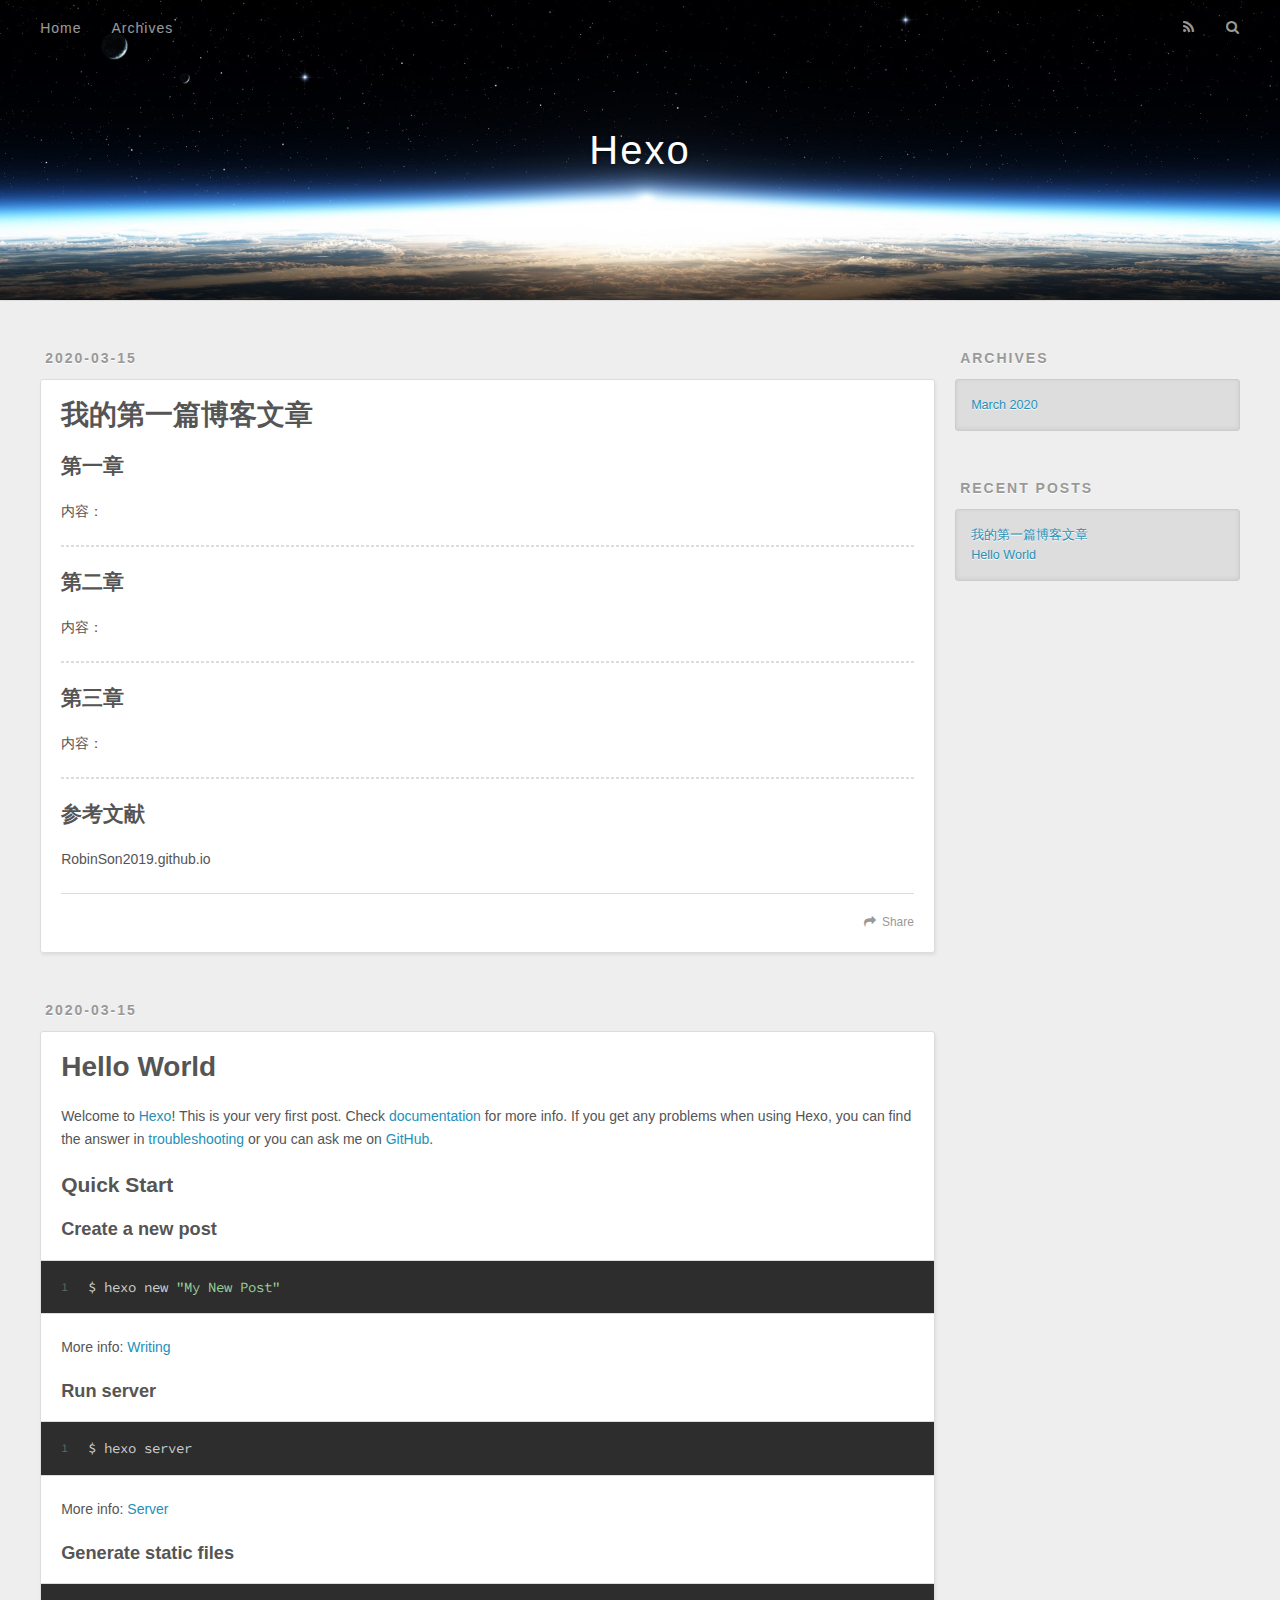
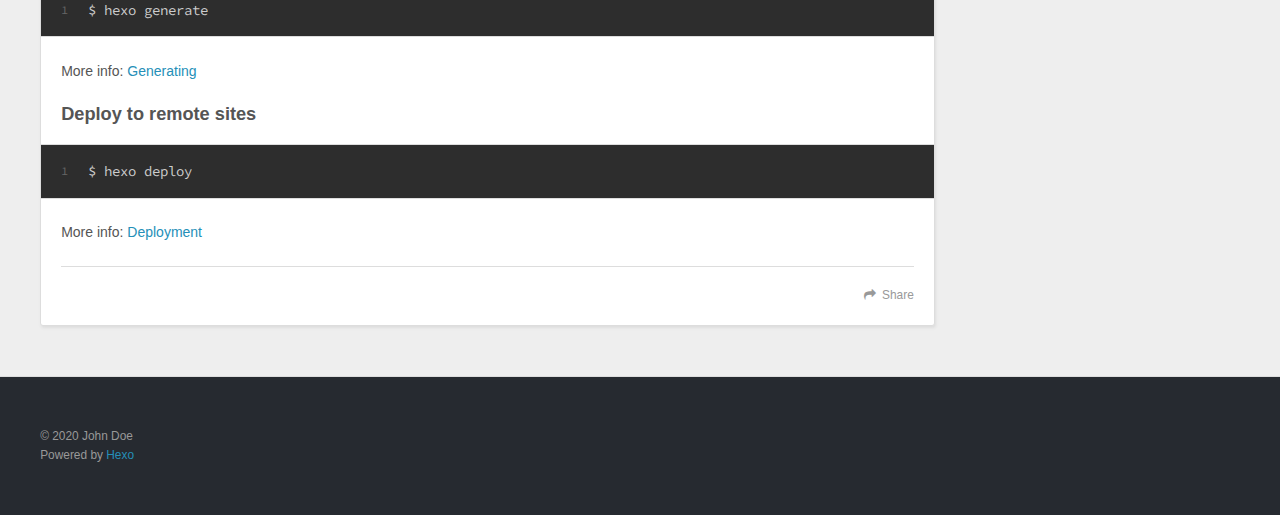
==== index.html @ 9a078915 "Site updated: 2020-03-15 16:35:06" ====
<!DOCTYPE html>
<html>
<head>
  <meta charset="utf-8">
  

  
  <title>Hexo</title>
  <meta name="viewport" content="width=device-width, initial-scale=1, maximum-scale=1">
  <meta property="og:type" content="website">
<meta property="og:title" content="Hexo">
<meta property="og:url" content="http://yoursite.com/index.html">
<meta property="og:site_name" content="Hexo">
<meta property="og:locale" content="en_US">
<meta property="article:author" content="John Doe">
<meta name="twitter:card" content="summary">
  
    <link rel="alternate" href="/atom.xml" title="Hexo" type="application/atom+xml">
  
  
    <link rel="icon" href="/favicon.png">
  
  
    <link href="//fonts.googleapis.com/css?family=Source+Code+Pro" rel="stylesheet" type="text/css">
  
  
<link rel="stylesheet" href="/css/style.css">

<meta name="generator" content="Hexo 4.2.0"></head>

<body>
  <div id="container">
    <div id="wrap">
      <header id="header">
  <div id="banner"></div>
  <div id="header-outer" class="outer">
    <div id="header-title" class="inner">
      <h1 id="logo-wrap">
        <a href="/" id="logo">Hexo</a>
      </h1>
      
    </div>
    <div id="header-inner" class="inner">
      <nav id="main-nav">
        <a id="main-nav-toggle" class="nav-icon"></a>
        
          <a class="main-nav-link" href="/">Home</a>
        
          <a class="main-nav-link" href="/archives">Archives</a>
        
      </nav>
      <nav id="sub-nav">
        
          <a id="nav-rss-link" class="nav-icon" href="/atom.xml" title="RSS Feed"></a>
        
        <a id="nav-search-btn" class="nav-icon" title="Search"></a>
      </nav>
      <div id="search-form-wrap">
        <form action="//google.com/search" method="get" accept-charset="UTF-8" class="search-form"><input type="search" name="q" class="search-form-input" placeholder="Search"><button type="submit" class="search-form-submit">&#xF002;</button><input type="hidden" name="sitesearch" value="http://yoursite.com"></form>
      </div>
    </div>
  </div>
</header>
      <div class="outer">
        <section id="main">
  
    <article id="post-我的第一篇博客文章" class="article article-type-post" itemscope itemprop="blogPost">
  <div class="article-meta">
    <a href="/2020/03/15/%E6%88%91%E7%9A%84%E7%AC%AC%E4%B8%80%E7%AF%87%E5%8D%9A%E5%AE%A2%E6%96%87%E7%AB%A0/" class="article-date">
  <time datetime="2020-03-15T07:41:43.000Z" itemprop="datePublished">2020-03-15</time>
</a>
    
  </div>
  <div class="article-inner">
    
    
      <header class="article-header">
        
  
    <h1 itemprop="name">
      <a class="article-title" href="/2020/03/15/%E6%88%91%E7%9A%84%E7%AC%AC%E4%B8%80%E7%AF%87%E5%8D%9A%E5%AE%A2%E6%96%87%E7%AB%A0/">我的第一篇博客文章</a>
    </h1>
  

      </header>
    
    <div class="article-entry" itemprop="articleBody">
      
        <h2 id="第一章"><a href="#第一章" class="headerlink" title="第一章"></a>第一章</h2><p>内容：</p>
<hr>
<h2 id="第二章"><a href="#第二章" class="headerlink" title="第二章"></a>第二章</h2><p>内容：</p>
<hr>
<h2 id="第三章"><a href="#第三章" class="headerlink" title="第三章"></a>第三章</h2><p>内容：</p>
<hr>
<h2 id="参考文献"><a href="#参考文献" class="headerlink" title="参考文献"></a>参考文献</h2><p>RobinSon2019.github.io</p>

      
    </div>
    <footer class="article-footer">
      <a data-url="http://yoursite.com/2020/03/15/%E6%88%91%E7%9A%84%E7%AC%AC%E4%B8%80%E7%AF%87%E5%8D%9A%E5%AE%A2%E6%96%87%E7%AB%A0/" data-id="ck7ss2omh00002iiscx6repn2" class="article-share-link">Share</a>
      
      
    </footer>
  </div>
  
</article>


  
    <article id="post-hello-world" class="article article-type-post" itemscope itemprop="blogPost">
  <div class="article-meta">
    <a href="/2020/03/15/hello-world/" class="article-date">
  <time datetime="2020-03-15T07:24:58.401Z" itemprop="datePublished">2020-03-15</time>
</a>
    
  </div>
  <div class="article-inner">
    
    
      <header class="article-header">
        
  
    <h1 itemprop="name">
      <a class="article-title" href="/2020/03/15/hello-world/">Hello World</a>
    </h1>
  

      </header>
    
    <div class="article-entry" itemprop="articleBody">
      
        <p>Welcome to <a href="https://hexo.io/" target="_blank" rel="noopener">Hexo</a>! This is your very first post. Check <a href="https://hexo.io/docs/" target="_blank" rel="noopener">documentation</a> for more info. If you get any problems when using Hexo, you can find the answer in <a href="https://hexo.io/docs/troubleshooting.html" target="_blank" rel="noopener">troubleshooting</a> or you can ask me on <a href="https://github.com/hexojs/hexo/issues" target="_blank" rel="noopener">GitHub</a>.</p>
<h2 id="Quick-Start"><a href="#Quick-Start" class="headerlink" title="Quick Start"></a>Quick Start</h2><h3 id="Create-a-new-post"><a href="#Create-a-new-post" class="headerlink" title="Create a new post"></a>Create a new post</h3><figure class="highlight bash"><table><tr><td class="gutter"><pre><span class="line">1</span><br></pre></td><td class="code"><pre><span class="line">$ hexo new <span class="string">"My New Post"</span></span><br></pre></td></tr></table></figure>

<p>More info: <a href="https://hexo.io/docs/writing.html" target="_blank" rel="noopener">Writing</a></p>
<h3 id="Run-server"><a href="#Run-server" class="headerlink" title="Run server"></a>Run server</h3><figure class="highlight bash"><table><tr><td class="gutter"><pre><span class="line">1</span><br></pre></td><td class="code"><pre><span class="line">$ hexo server</span><br></pre></td></tr></table></figure>

<p>More info: <a href="https://hexo.io/docs/server.html" target="_blank" rel="noopener">Server</a></p>
<h3 id="Generate-static-files"><a href="#Generate-static-files" class="headerlink" title="Generate static files"></a>Generate static files</h3><figure class="highlight bash"><table><tr><td class="gutter"><pre><span class="line">1</span><br></pre></td><td class="code"><pre><span class="line">$ hexo generate</span><br></pre></td></tr></table></figure>

<p>More info: <a href="https://hexo.io/docs/generating.html" target="_blank" rel="noopener">Generating</a></p>
<h3 id="Deploy-to-remote-sites"><a href="#Deploy-to-remote-sites" class="headerlink" title="Deploy to remote sites"></a>Deploy to remote sites</h3><figure class="highlight bash"><table><tr><td class="gutter"><pre><span class="line">1</span><br></pre></td><td class="code"><pre><span class="line">$ hexo deploy</span><br></pre></td></tr></table></figure>

<p>More info: <a href="https://hexo.io/docs/one-command-deployment.html" target="_blank" rel="noopener">Deployment</a></p>

      
    </div>
    <footer class="article-footer">
      <a data-url="http://yoursite.com/2020/03/15/hello-world/" data-id="ck7ss2oms00012iisekmh9s2i" class="article-share-link">Share</a>
      
      
    </footer>
  </div>
  
</article>


  


</section>
        
          <aside id="sidebar">
  
    

  
    

  
    
  
    
  <div class="widget-wrap">
    <h3 class="widget-title">Archives</h3>
    <div class="widget">
      <ul class="archive-list"><li class="archive-list-item"><a class="archive-list-link" href="/archives/2020/03/">March 2020</a></li></ul>
    </div>
  </div>


  
    
  <div class="widget-wrap">
    <h3 class="widget-title">Recent Posts</h3>
    <div class="widget">
      <ul>
        
          <li>
            <a href="/2020/03/15/%E6%88%91%E7%9A%84%E7%AC%AC%E4%B8%80%E7%AF%87%E5%8D%9A%E5%AE%A2%E6%96%87%E7%AB%A0/">我的第一篇博客文章</a>
          </li>
        
          <li>
            <a href="/2020/03/15/hello-world/">Hello World</a>
          </li>
        
      </ul>
    </div>
  </div>

  
</aside>
        
      </div>
      <footer id="footer">
  
  <div class="outer">
    <div id="footer-info" class="inner">
      &copy; 2020 John Doe<br>
      Powered by <a href="http://hexo.io/" target="_blank">Hexo</a>
    </div>
  </div>
</footer>
    </div>
    <nav id="mobile-nav">
  
    <a href="/" class="mobile-nav-link">Home</a>
  
    <a href="/archives" class="mobile-nav-link">Archives</a>
  
</nav>
    

<script src="//ajax.googleapis.com/ajax/libs/jquery/2.0.3/jquery.min.js"></script>


  
<link rel="stylesheet" href="/fancybox/jquery.fancybox.css">

  
<script src="/fancybox/jquery.fancybox.pack.js"></script>




<script src="/js/script.js"></script>




  </div>
</body>
</html>
---- css/style.css ----
body {
  width: 100%;
}
body:before,
body:after {
  content: "";
  display: table;
}
body:after {
  clear: both;
}
html,
body,
div,
span,
applet,
object,
iframe,
h1,
h2,
h3,
h4,
h5,
h6,
p,
blockquote,
pre,
a,
abbr,
acronym,
address,
big,
cite,
code,
del,
dfn,
em,
img,
ins,
kbd,
q,
s,
samp,
small,
strike,
strong,
sub,
sup,
tt,
var,
dl,
dt,
dd,
ol,
ul,
li,
fieldset,
form,
label,
legend,
table,
caption,
tbody,
tfoot,
thead,
tr,
th,
td {
  margin: 0;
  padding: 0;
  border: 0;
  outline: 0;
  font-weight: inherit;
  font-style: inherit;
  font-family: inherit;
  font-size: 100%;
  vertical-align: baseline;
}
body {
  line-height: 1;
  color: #000;
  background: #fff;
}
ol,
ul {
  list-style: none;
}
table {
  border-collapse: separate;
  border-spacing: 0;
  vertical-align: middle;
}
caption,
th,
td {
  text-align: left;
  font-weight: normal;
  vertical-align: middle;
}
a img {
  border: none;
}
input,
button {
  margin: 0;
  padding: 0;
}
input::-moz-focus-inner,
button::-moz-focus-inner {
  border: 0;
  padding: 0;
}
@font-face {
  font-family: FontAwesome;
  font-style: normal;
  font-weight: normal;
  src: url("fonts/fontawesome-webfont.eot?v=#4.0.3");
  src: url("fonts/fontawesome-webfont.eot?#iefix&v=#4.0.3") format("embedded-opentype"), url("fonts/fontawesome-webfont.woff?v=#4.0.3") format("woff"), url("fonts/fontawesome-webfont.ttf?v=#4.0.3") format("truetype"), url("fonts/fontawesome-webfont.svg#fontawesomeregular?v=#4.0.3") format("svg");
}
html,
body,
#container {
  height: 100%;
}
body {
  background: #eee;
  font: 14px -apple-system, BlinkMacSystemFont, "Segoe UI", "Roboto", "Oxygen", "Ubuntu", "Cantarell", "Fira Sans", "Droid Sans", "Helvetica Neue", sans-serif;
  -webkit-text-size-adjust: 100%;
}
.outer {
  max-width: 1220px;
  margin: 0 auto;
  padding: 0 20px;
}
.outer:before,
.outer:after {
  content: "";
  display: table;
}
.outer:after {
  clear: both;
}
.inner {
  display: inline;
  float: left;
  width: 98.33333333333333%;
  margin: 0 0.833333333333333%;
}
.left,
.alignleft {
  float: left;
}
.right,
.alignright {
  float: right;
}
.clear {
  clear: both;
}
#container {
  position: relative;
}
.mobile-nav-on {
  overflow: hidden;
}
#wrap {
  height: 100%;
  width: 100%;
  position: absolute;
  top: 0;
  left: 0;
  -webkit-transition: 0.2s ease-out;
  -moz-transition: 0.2s ease-out;
  -ms-transition: 0.2s ease-out;
  transition: 0.2s ease-out;
  z-index: 1;
  background: #eee;
}
.mobile-nav-on #wrap {
  left: 280px;
}
@media screen and (min-width: 768px) {
  #main {
    display: inline;
    float: left;
    width: 73.33333333333333%;
    margin: 0 0.833333333333333%;
  }
}
.article-date,
.article-category-link,
.archive-year,
.widget-title {
  text-decoration: none;
  text-transform: uppercase;
  letter-spacing: 2px;
  color: #999;
  margin-bottom: 1em;
  margin-left: 5px;
  line-height: 1em;
  text-shadow: 0 1px #fff;
  font-weight: bold;
}
.article-inner,
.archive-article-inner {
  background: #fff;
  -webkit-box-shadow: 1px 2px 3px #ddd;
  box-shadow: 1px 2px 3px #ddd;
  border: 1px solid #ddd;
  border-radius: 3px;
}
.article-entry h1,
.widget h1 {
  font-size: 2em;
}
.article-entry h2,
.widget h2 {
  font-size: 1.5em;
}
.article-entry h3,
.widget h3 {
  font-size: 1.3em;
}
.article-entry h4,
.widget h4 {
  font-size: 1.2em;
}
.article-entry h5,
.widget h5 {
  font-size: 1em;
}
.article-entry h6,
.widget h6 {
  font-size: 1em;
  color: #999;
}
.article-entry hr,
.widget hr {
  border: 1px dashed #ddd;
}
.article-entry strong,
.widget strong {
  font-weight: bold;
}
.article-entry em,
.widget em,
.article-entry cite,
.widget cite {
  font-style: italic;
}
.article-entry sup,
.widget sup,
.article-entry sub,
.widget sub {
  font-size: 0.75em;
  line-height: 0;
  position: relative;
  vertical-align: baseline;
}
.article-entry sup,
.widget sup {
  top: -0.5em;
}
.article-entry sub,
.widget sub {
  bottom: -0.2em;
}
.article-entry small,
.widget small {
  font-size: 0.85em;
}
.article-entry acronym,
.widget acronym,
.article-entry abbr,
.widget abbr {
  border-bottom: 1px dotted;
}
.article-entry ul,
.widget ul,
.article-entry ol,
.widget ol,
.article-entry dl,
.widget dl {
  margin: 0 20px;
  line-height: 1.6em;
}
.article-entry ul ul,
.widget ul ul,
.article-entry ol ul,
.widget ol ul,
.article-entry ul ol,
.widget ul ol,
.article-entry ol ol,
.widget ol ol {
  margin-top: 0;
  margin-bottom: 0;
}
.article-entry ul,
.widget ul {
  list-style: disc;
}
.article-entry ol,
.widget ol {
  list-style: decimal;
}
.article-entry dt,
.widget dt {
  font-weight: bold;
}
#header {
  height: 300px;
  position: relative;
  border-bottom: 1px solid #ddd;
}
#header:before,
#header:after {
  content: "";
  position: absolute;
  left: 0;
  right: 0;
  height: 40px;
}
#header:before {
  top: 0;
  background: -webkit-linear-gradient(rgba(0,0,0,0.2), transparent);
  background: -moz-linear-gradient(rgba(0,0,0,0.2), transparent);
  background: -ms-linear-gradient(rgba(0,0,0,0.2), transparent);
  background: linear-gradient(rgba(0,0,0,0.2), transparent);
}
#header:after {
  bottom: 0;
  background: -webkit-linear-gradient(transparent, rgba(0,0,0,0.2));
  background: -moz-linear-gradient(transparent, rgba(0,0,0,0.2));
  background: -ms-linear-gradient(transparent, rgba(0,0,0,0.2));
  background: linear-gradient(transparent, rgba(0,0,0,0.2));
}
#header-outer {
  height: 100%;
  position: relative;
}
#header-inner {
  position: relative;
  overflow: hidden;
}
#banner {
  position: absolute;
  top: 0;
  left: 0;
  width: 100%;
  height: 100%;
  background: url("images/banner.jpg") center #000;
  -webkit-background-size: cover;
  -moz-background-size: cover;
  background-size: cover;
  z-index: -1;
}
#header-title {
  text-align: center;
  height: 40px;
  position: absolute;
  top: 50%;
  left: 0;
  margin-top: -20px;
}
#logo,
#subtitle {
  text-decoration: none;
  color: #fff;
  font-weight: 300;
  text-shadow: 0 1px 4px rgba(0,0,0,0.3);
}
#logo {
  font-size: 40px;
  line-height: 40px;
  letter-spacing: 2px;
}
#subtitle {
  font-size: 16px;
  line-height: 16px;
  letter-spacing: 1px;
}
#subtitle-wrap {
  margin-top: 16px;
}
#main-nav {
  float: left;
  margin-left: -15px;
}
.nav-icon,
.main-nav-link {
  float: left;
  color: #fff;
  opacity: 0.6;
  text-decoration: none;
  text-shadow: 0 1px rgba(0,0,0,0.2);
  -webkit-transition: opacity 0.2s;
  -moz-transition: opacity 0.2s;
  -ms-transition: opacity 0.2s;
  transition: opacity 0.2s;
  display: block;
  padding: 20px 15px;
}
.nav-icon:hover,
.main-nav-link:hover {
  opacity: 1;
}
.nav-icon {
  font-family: FontAwesome;
  text-align: center;
  font-size: 14px;
  width: 14px;
  height: 14px;
  padding: 20px 15px;
  position: relative;
  cursor: pointer;
}
.main-nav-link {
  font-weight: 300;
  letter-spacing: 1px;
}
@media screen and (max-width: 479px) {
  .main-nav-link {
    display: none;
  }
}
#main-nav-toggle {
  display: none;
}
#main-nav-toggle:before {
  content: "\f0c9";
}
@media screen and (max-width: 479px) {
  #main-nav-toggle {
    display: block;
  }
}
#sub-nav {
  float: right;
  margin-right: -15px;
}
#nav-rss-link:before {
  content: "\f09e";
}
#nav-search-btn:before {
  content: "\f002";
}
#search-form-wrap {
  position: absolute;
  top: 15px;
  width: 150px;
  height: 30px;
  right: -150px;
  opacity: 0;
  -webkit-transition: 0.2s ease-out;
  -moz-transition: 0.2s ease-out;
  -ms-transition: 0.2s ease-out;
  transition: 0.2s ease-out;
}
#search-form-wrap.on {
  opacity: 1;
  right: 0;
}
@media screen and (max-width: 479px) {
  #search-form-wrap {
    width: 100%;
    right: -100%;
  }
}
.search-form {
  position: absolute;
  top: 0;
  left: 0;
  right: 0;
  background: #fff;
  padding: 5px 15px;
  border-radius: 15px;
  -webkit-box-shadow: 0 0 10px rgba(0,0,0,0.3);
  box-shadow: 0 0 10px rgba(0,0,0,0.3);
}
.search-form-input {
  border: none;
  background: none;
  color: #555;
  width: 100%;
  font: 13px -apple-system, BlinkMacSystemFont, "Segoe UI", "Roboto", "Oxygen", "Ubuntu", "Cantarell", "Fira Sans", "Droid Sans", "Helvetica Neue", sans-serif;
  outline: none;
}
.search-form-input::-webkit-search-results-decoration,
.search-form-input::-webkit-search-cancel-button {
  -webkit-appearance: none;
}
.search-form-submit {
  position: absolute;
  top: 50%;
  right: 10px;
  margin-top: -7px;
  font: 13px FontAwesome;
  border: none;
  background: none;
  color: #bbb;
  cursor: pointer;
}
.search-form-submit:hover,
.search-form-submit:focus {
  color: #777;
}
.article {
  margin: 50px 0;
}
.article-inner {
  overflow: hidden;
}
.article-meta:before,
.article-meta:after {
  content: "";
  display: table;
}
.article-meta:after {
  clear: both;
}
.article-date {
  float: left;
}
.article-category {
  float: left;
  line-height: 1em;
  color: #ccc;
  text-shadow: 0 1px #fff;
  margin-left: 8px;
}
.article-category:before {
  content: "\2022";
}
.article-category-link {
  margin: 0 12px 1em;
}
.article-header {
  padding: 20px 20px 0;
}
.article-title {
  text-decoration: none;
  font-size: 2em;
  font-weight: bold;
  color: #555;
  line-height: 1.1em;
  -webkit-transition: color 0.2s;
  -moz-transition: color 0.2s;
  -ms-transition: color 0.2s;
  transition: color 0.2s;
}
a.article-title:hover {
  color: #258fb8;
}
.article-entry {
  color: #555;
  padding: 0 20px;
}
.article-entry:before,
.article-entry:after {
  content: "";
  display: table;
}
.article-entry:after {
  clear: both;
}
.article-entry p,
.article-entry table {
  line-height: 1.6em;
  margin: 1.6em 0;
}
.article-entry h1,
.article-entry h2,
.article-entry h3,
.article-entry h4,
.article-entry h5,
.article-entry h6 {
  font-weight: bold;
}
.article-entry h1,
.article-entry h2,
.article-entry h3,
.article-entry h4,
.article-entry h5,
.article-entry h6 {
  line-height: 1.1em;
  margin: 1.1em 0;
}
.article-entry a {
  color: #258fb8;
  text-decoration: none;
}
.article-entry a:hover {
  text-decoration: underline;
}
.article-entry ul,
.article-entry ol,
.article-entry dl {
  margin-top: 1.6em;
  margin-bottom: 1.6em;
}
.article-entry img,
.article-entry video {
  max-width: 100%;
  height: auto;
  display: block;
  margin: auto;
}
.article-entry iframe {
  border: none;
}
.article-entry table {
  width: 100%;
  border-collapse: collapse;
  border-spacing: 0;
}
.article-entry th {
  font-weight: bold;
  border-bottom: 3px solid #ddd;
  padding-bottom: 0.5em;
}
.article-entry td {
  border-bottom: 1px solid #ddd;
  padding: 10px 0;
}
.article-entry blockquote {
  font-family: Georgia, "Times New Roman", serif;
  font-size: 1.4em;
  margin: 1.6em 20px;
  text-align: center;
}
.article-entry blockquote footer {
  font-size: 14px;
  margin: 1.6em 0;
  font-family: -apple-system, BlinkMacSystemFont, "Segoe UI", "Roboto", "Oxygen", "Ubuntu", "Cantarell", "Fira Sans", "Droid Sans", "Helvetica Neue", sans-serif;
}
.article-entry blockquote footer cite:before {
  content: "—";
  padding: 0 0.5em;
}
.article-entry .pullquote {
  text-align: left;
  width: 45%;
  margin: 0;
}
.article-entry .pullquote.left {
  margin-left: 0.5em;
  margin-right: 1em;
}
.article-entry .pullquote.right {
  margin-right: 0.5em;
  margin-left: 1em;
}
.article-entry .caption {
  color: #999;
  display: block;
  font-size: 0.9em;
  margin-top: 0.5em;
  position: relative;
  text-align: center;
}
.article-entry .video-container {
  position: relative;
  padding-top: 56.25%;
  height: 0;
  overflow: hidden;
}
.article-entry .video-container iframe,
.article-entry .video-container object,
.article-entry .video-container embed {
  position: absolute;
  top: 0;
  left: 0;
  width: 100%;
  height: 100%;
  margin-top: 0;
}
.article-more-link a {
  display: inline-block;
  line-height: 1em;
  padding: 6px 15px;
  border-radius: 15px;
  background: #eee;
  color: #999;
  text-shadow: 0 1px #fff;
  text-decoration: none;
}
.article-more-link a:hover {
  background: #258fb8;
  color: #fff;
  text-decoration: none;
  text-shadow: 0 1px #1e7293;
}
.article-footer {
  font-size: 0.85em;
  line-height: 1.6em;
  border-top: 1px solid #ddd;
  padding-top: 1.6em;
  margin: 0 20px 20px;
}
.article-footer:before,
.article-footer:after {
  content: "";
  display: table;
}
.article-footer:after {
  clear: both;
}
.article-footer a {
  color: #999;
  text-decoration: none;
}
.article-footer a:hover {
  color: #555;
}
.article-tag-list-item {
  float: left;
  margin-right: 10px;
}
.article-tag-list-link:before {
  content: "#";
}
.article-comment-link {
  float: right;
}
.article-comment-link:before {
  content: "\f075";
  font-family: FontAwesome;
  padding-right: 8px;
}
.article-share-link {
  cursor: pointer;
  float: right;
  margin-left: 20px;
}
.article-share-link:before {
  content: "\f064";
  font-family: FontAwesome;
  padding-right: 6px;
}
#article-nav {
  position: relative;
}
#article-nav:before,
#article-nav:after {
  content: "";
  display: table;
}
#article-nav:after {
  clear: both;
}
@media screen and (min-width: 768px) {
  #article-nav {
    margin: 50px 0;
  }
  #article-nav:before {
    width: 8px;
    height: 8px;
    position: absolute;
    top: 50%;
    left: 50%;
    margin-top: -4px;
    margin-left: -4px;
    content: "";
    border-radius: 50%;
    background: #ddd;
    -webkit-box-shadow: 0 1px 2px #fff;
    box-shadow: 0 1px 2px #fff;
  }
}
.article-nav-link-wrap {
  text-decoration: none;
  text-shadow: 0 1px #fff;
  color: #999;
  -webkit-box-sizing: border-box;
  -moz-box-sizing: border-box;
  box-sizing: border-box;
  margin-top: 50px;
  text-align: center;
  display: block;
}
.article-nav-link-wrap:hover {
  color: #555;
}
@media screen and (min-width: 768px) {
  .article-nav-link-wrap {
    width: 50%;
    margin-top: 0;
  }
}
@media screen and (min-width: 768px) {
  #article-nav-newer {
    float: left;
    text-align: right;
    padding-right: 20px;
  }
}
@media screen and (min-width: 768px) {
  #article-nav-older {
    float: right;
    text-align: left;
    padding-left: 20px;
  }
}
.article-nav-caption {
  text-transform: uppercase;
  letter-spacing: 2px;
  color: #ddd;
  line-height: 1em;
  font-weight: bold;
}
#article-nav-newer .article-nav-caption {
  margin-right: -2px;
}
.article-nav-title {
  font-size: 0.85em;
  line-height: 1.6em;
  margin-top: 0.5em;
}
.article-share-box {
  position: absolute;
  display: none;
  background: #fff;
  -webkit-box-shadow: 1px 2px 10px rgba(0,0,0,0.2);
  box-shadow: 1px 2px 10px rgba(0,0,0,0.2);
  border-radius: 3px;
  margin-left: -145px;
  overflow: hidden;
  z-index: 1;
}
.article-share-box.on {
  display: block;
}
.article-share-input {
  width: 100%;
  background: none;
  -webkit-box-sizing: border-box;
  -moz-box-sizing: border-box;
  box-sizing: border-box;
  font: 14px -apple-system, BlinkMacSystemFont, "Segoe UI", "Roboto", "Oxygen", "Ubuntu", "Cantarell", "Fira Sans", "Droid Sans", "Helvetica Neue", sans-serif;
  padding: 0 15px;
  color: #555;
  outline: none;
  border: 1px solid #ddd;
  border-radius: 3px 3px 0 0;
  height: 36px;
  line-height: 36px;
}
.article-share-links {
  background: #eee;
}
.article-share-links:before,
.article-share-links:after {
  content: "";
  display: table;
}
.article-share-links:after {
  clear: both;
}
.article-share-twitter,
.article-share-facebook,
.article-share-pinterest,
.article-share-google {
  width: 50px;
  height: 36px;
  display: block;
  float: left;
  position: relative;
  color: #999;
  text-shadow: 0 1px #fff;
}
.article-share-twitter:before,
.article-share-facebook:before,
.article-share-pinterest:before,
.article-share-google:before {
  font-size: 20px;
  font-family: FontAwesome;
  width: 20px;
  height: 20px;
  position: absolute;
  top: 50%;
  left: 50%;
  margin-top: -10px;
  margin-left: -10px;
  text-align: center;
}
.article-share-twitter:hover,
.article-share-facebook:hover,
.article-share-pinterest:hover,
.article-share-google:hover {
  color: #fff;
}
.article-share-twitter:before {
  content: "\f099";
}
.article-share-twitter:hover {
  background: #00aced;
  text-shadow: 0 1px #008abe;
}
.article-share-facebook:before {
  content: "\f09a";
}
.article-share-facebook:hover {
  background: #3b5998;
  text-shadow: 0 1px #2f477a;
}
.article-share-pinterest:before {
  content: "\f0d2";
}
.article-share-pinterest:hover {
  background: #cb2027;
  text-shadow: 0 1px #a21a1f;
}
.article-share-google:before {
  content: "\f0d5";
}
.article-share-google:hover {
  background: #dd4b39;
  text-shadow: 0 1px #be3221;
}
.article-gallery {
  background: #000;
  position: relative;
}
.article-gallery-photos {
  position: relative;
  overflow: hidden;
}
.article-gallery-img {
  display: none;
  max-width: 100%;
}
.article-gallery-img:first-child {
  display: block;
}
.article-gallery-img.loaded {
  position: absolute;
  display: block;
}
.article-gallery-img img {
  display: block;
  max-width: 100%;
  margin: 0 auto;
}
#comments {
  background: #fff;
  -webkit-box-shadow: 1px 2px 3px #ddd;
  box-shadow: 1px 2px 3px #ddd;
  padding: 20px;
  border: 1px solid #ddd;
  border-radius: 3px;
  margin: 50px 0;
}
#comments a {
  color: #258fb8;
}
.archives-wrap {
  margin: 50px 0;
}
.archives:before,
.archives:after {
  content: "";
  display: table;
}
.archives:after {
  clear: both;
}
.archive-year-wrap {
  margin-bottom: 1em;
}
.archives {
  -webkit-column-gap: 10px;
  -moz-column-gap: 10px;
  column-gap: 10px;
}
@media screen and (min-width: 480px) and (max-width: 767px) {
  .archives {
    -webkit-column-count: 2;
    -moz-column-count: 2;
    column-count: 2;
  }
}
@media screen and (min-width: 768px) {
  .archives {
    -webkit-column-count: 3;
    -moz-column-count: 3;
    column-count: 3;
  }
}
.archive-article {
  -webkit-column-break-inside: avoid;
  page-break-inside: avoid;
  overflow: hidden;
  break-inside: avoid-column;
}
.archive-article-inner {
  padding: 10px;
  margin-bottom: 15px;
}
.archive-article-title {
  text-decoration: none;
  font-weight: bold;
  color: #555;
  -webkit-transition: color 0.2s;
  -moz-transition: color 0.2s;
  -ms-transition: color 0.2s;
  transition: color 0.2s;
  line-height: 1.6em;
}
.archive-article-title:hover {
  color: #258fb8;
}
.archive-article-footer {
  margin-top: 1em;
}
.archive-article-date {
  color: #999;
  text-decoration: none;
  font-size: 0.85em;
  line-height: 1em;
  margin-bottom: 0.5em;
  display: block;
}
#page-nav {
  margin: 50px auto;
  background: #fff;
  -webkit-box-shadow: 1px 2px 3px #ddd;
  box-shadow: 1px 2px 3px #ddd;
  border: 1px solid #ddd;
  border-radius: 3px;
  text-align: center;
  color: #999;
  overflow: hidden;
}
#page-nav:before,
#page-nav:after {
  content: "";
  display: table;
}
#page-nav:after {
  clear: both;
}
#page-nav a,
#page-nav span {
  padding: 10px 20px;
  line-height: 1;
  height: 2ex;
}
#page-nav a {
  color: #999;
  text-decoration: none;
}
#page-nav a:hover {
  background: #999;
  color: #fff;
}
#page-nav .prev {
  float: left;
}
#page-nav .next {
  float: right;
}
#page-nav .page-number {
  display: inline-block;
}
@media screen and (max-width: 479px) {
  #page-nav .page-number {
    display: none;
  }
}
#page-nav .current {
  color: #555;
  font-weight: bold;
}
#page-nav .space {
  color: #ddd;
}
#footer {
  background: #262a30;
  padding: 50px 0;
  border-top: 1px solid #ddd;
  color: #999;
}
#footer a {
  color: #258fb8;
  text-decoration: none;
}
#footer a:hover {
  text-decoration: underline;
}
#footer-info {
  line-height: 1.6em;
  font-size: 0.85em;
}
.article-entry pre,
.article-entry .highlight {
  background: #2d2d2d;
  margin: 0 -20px;
  padding: 15px 20px;
  border-style: solid;
  border-color: #ddd;
  border-width: 1px 0;
  overflow: auto;
  color: #ccc;
  line-height: 22.400000000000002px;
}
.article-entry .highlight .gutter pre,
.article-entry .gist .gist-file .gist-data .line-numbers {
  color: #666;
  font-size: 0.85em;
}
.article-entry pre,
.article-entry code {
  font-family: "Source Code Pro", Consolas, Monaco, Menlo, Consolas, monospace;
}
.article-entry code {
  background: #eee;
  text-shadow: 0 1px #fff;
  padding: 0 0.3em;
}
.article-entry pre code {
  background: none;
  text-shadow: none;
  padding: 0;
}
.article-entry .highlight pre {
  border: none;
  margin: 0;
  padding: 0;
}
.article-entry .highlight table {
  margin: 0;
  width: auto;
}
.article-entry .highlight td {
  border: none;
  padding: 0;
}
.article-entry .highlight figcaption {
  font-size: 0.85em;
  color: #999;
  line-height: 1em;
  margin-bottom: 1em;
}
.article-entry .highlight figcaption:before,
.article-entry .highlight figcaption:after {
  content: "";
  display: table;
}
.article-entry .highlight figcaption:after {
  clear: both;
}
.article-entry .highlight figcaption a {
  float: right;
}
.article-entry .highlight .gutter pre {
  text-align: right;
  padding-right: 20px;
}
.article-entry .highlight .line {
  height: 22.400000000000002px;
}
.article-entry .highlight .line.marked {
  background: #515151;
}
.article-entry .gist {
  margin: 0 -20px;
  border-style: solid;
  border-color: #ddd;
  border-width: 1px 0;
  background: #2d2d2d;
  padding: 15px 20px 15px 0;
}
.article-entry .gist .gist-file {
  border: none;
  font-family: "Source Code Pro", Consolas, Monaco, Menlo, Consolas, monospace;
  margin: 0;
}
.article-entry .gist .gist-file .gist-data {
  background: none;
  border: none;
}
.article-entry .gist .gist-file .gist-data .line-numbers {
  background: none;
  border: none;
  padding: 0 20px 0 0;
}
.article-entry .gist .gist-file .gist-data .line-data {
  padding: 0 !important;
}
.article-entry .gist .gist-file .highlight {
  margin: 0;
  padding: 0;
  border: none;
}
.article-entry .gist .gist-file .gist-meta {
  background: #2d2d2d;
  color: #999;
  font: 0.85em -apple-system, BlinkMacSystemFont, "Segoe UI", "Roboto", "Oxygen", "Ubuntu", "Cantarell", "Fira Sans", "Droid Sans", "Helvetica Neue", sans-serif;
  text-shadow: 0 0;
  padding: 0;
  margin-top: 1em;
  margin-left: 20px;
}
.article-entry .gist .gist-file .gist-meta a {
  color: #258fb8;
  font-weight: normal;
}
.article-entry .gist .gist-file .gist-meta a:hover {
  text-decoration: underline;
}
pre .comment,
pre .title {
  color: #999;
}
pre .variable,
pre .attribute,
pre .tag,
pre .regexp,
pre .ruby .constant,
pre .xml .tag .title,
pre .xml .pi,
pre .xml .doctype,
pre .html .doctype,
pre .css .id,
pre .css .class,
pre .css .pseudo {
  color: #f2777a;
}
pre .number,
pre .preprocessor,
pre .built_in,
pre .literal,
pre .params,
pre .constant {
  color: #f99157;
}
pre .class,
pre .ruby .class .title,
pre .css .rules .attribute {
  color: #9c9;
}
pre .string,
pre .value,
pre .inheritance,
pre .header,
pre .ruby .symbol,
pre .xml .cdata {
  color: #9c9;
}
pre .css .hexcolor {
  color: #6cc;
}
pre .function,
pre .python .decorator,
pre .python .title,
pre .ruby .function .title,
pre .ruby .title .keyword,
pre .perl .sub,
pre .javascript .title,
pre .coffeescript .title {
  color: #69c;
}
pre .keyword,
pre .javascript .function {
  color: #c9c;
}
@media screen and (max-width: 479px) {
  #mobile-nav {
    position: absolute;
    top: 0;
    left: 0;
    width: 280px;
    height: 100%;
    background: #191919;
    border-right: 1px solid #fff;
  }
}
@media screen and (max-width: 479px) {
  .mobile-nav-link {
    display: block;
    color: #999;
    text-decoration: none;
    padding: 15px 20px;
    font-weight: bold;
  }
  .mobile-nav-link:hover {
    color: #fff;
  }
}
@media screen and (min-width: 768px) {
  #sidebar {
    display: inline;
    float: left;
    width: 23.333333333333332%;
    margin: 0 0.833333333333333%;
  }
}
.widget-wrap {
  margin: 50px 0;
}
.widget {
  color: #777;
  text-shadow: 0 1px #fff;
  background: #ddd;
  -webkit-box-shadow: 0 -1px 4px #ccc inset;
  box-shadow: 0 -1px 4px #ccc inset;
  border: 1px solid #ccc;
  padding: 15px;
  border-radius: 3px;
}
.widget a {
  color: #258fb8;
  text-decoration: none;
}
.widget a:hover {
  text-decoration: underline;
}
.widget ul ul,
.widget ol ul,
.widget dl ul,
.widget ul ol,
.widget ol ol,
.widget dl ol,
.widget ul dl,
.widget ol dl,
.widget dl dl {
  margin-left: 15px;
  list-style: disc;
}
.widget {
  line-height: 1.6em;
  word-wrap: break-word;
  font-size: 0.9em;
}
.widget ul,
.widget ol {
  list-style: none;
  margin: 0;
}
.widget ul ul,
.widget ol ul,
.widget ul ol,
.widget ol ol {
  margin: 0 20px;
}
.widget ul ul,
.widget ol ul {
  list-style: disc;
}
.widget ul ol,
.widget ol ol {
  list-style: decimal;
}
.category-list-count,
.tag-list-count,
.archive-list-count {
  padding-left: 5px;
  color: #999;
  font-size: 0.85em;
}
.category-list-count:before,
.tag-list-count:before,
.archive-list-count:before {
  content: "(";
}
.category-list-count:after,
.tag-list-count:after,
.archive-list-count:after {
  content: ")";
}
.tagcloud a {
  margin-right: 5px;
  display: inline-block;
}
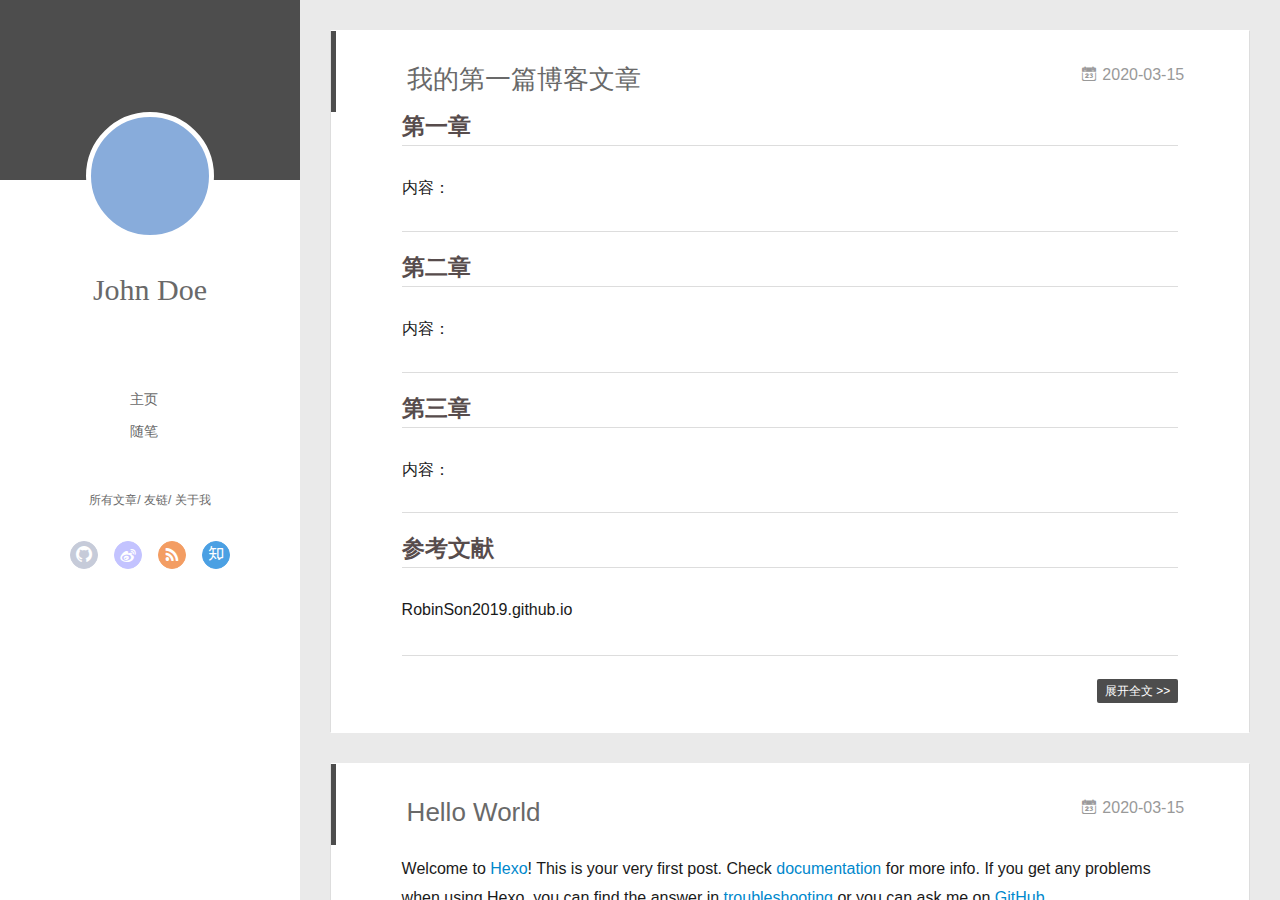
==== commit ba59580d: "Site updated: 2020-03-15 17:53:44" ====
--- a/index.html
+++ b/index.html
@@ -3,8 +3,9 @@
 <head>
   <meta charset="utf-8">
   
-
-  
+  <meta name="renderer" content="webkit">
+  <meta http-equiv="X-UA-Compatible" content="IE=edge" >
+  <link rel="dns-prefetch" href="http://yoursite.com">
   <title>Hexo</title>
   <meta name="viewport" content="width=device-width, initial-scale=1, maximum-scale=1">
   <meta property="og:type" content="website">
@@ -15,64 +16,144 @@
 <meta property="article:author" content="John Doe">
 <meta name="twitter:card" content="summary">
   
-    <link rel="alternate" href="/atom.xml" title="Hexo" type="application/atom+xml">
+    <link rel="alternative" href="/atom.xml" title="Hexo" type="application/atom+xml">
   
   
     <link rel="icon" href="/favicon.png">
   
-  
-    <link href="//fonts.googleapis.com/css?family=Source+Code+Pro" rel="stylesheet" type="text/css">
-  
-  
-<link rel="stylesheet" href="/css/style.css">
+  <link rel="stylesheet" type="text/css" href="/./main.0cf68a.css">
+  <style type="text/css">
+  
+    #container.show {
+      background: linear-gradient(200deg,#a0cfe4,#e8c37e);
+    }
+  </style>
+  
+
+  
 
 <meta name="generator" content="Hexo 4.2.0"></head>
 
 <body>
-  <div id="container">
-    <div id="wrap">
-      <header id="header">
-  <div id="banner"></div>
-  <div id="header-outer" class="outer">
-    <div id="header-title" class="inner">
-      <h1 id="logo-wrap">
-        <a href="/" id="logo">Hexo</a>
-      </h1>
-      
-    </div>
-    <div id="header-inner" class="inner">
-      <nav id="main-nav">
-        <a id="main-nav-toggle" class="nav-icon"></a>
-        
-          <a class="main-nav-link" href="/">Home</a>
-        
-          <a class="main-nav-link" href="/archives">Archives</a>
-        
-      </nav>
-      <nav id="sub-nav">
-        
-          <a id="nav-rss-link" class="nav-icon" href="/atom.xml" title="RSS Feed"></a>
-        
-        <a id="nav-search-btn" class="nav-icon" title="Search"></a>
-      </nav>
-      <div id="search-form-wrap">
-        <form action="//google.com/search" method="get" accept-charset="UTF-8" class="search-form"><input type="search" name="q" class="search-form-input" placeholder="Search"><button type="submit" class="search-form-submit">&#xF002;</button><input type="hidden" name="sitesearch" value="http://yoursite.com"></form>
-      </div>
-    </div>
-  </div>
-</header>
-      <div class="outer">
-        <section id="main">
-  
-    <article id="post-我的第一篇博客文章" class="article article-type-post" itemscope itemprop="blogPost">
-  <div class="article-meta">
-    <a href="/2020/03/15/%E6%88%91%E7%9A%84%E7%AC%AC%E4%B8%80%E7%AF%87%E5%8D%9A%E5%AE%A2%E6%96%87%E7%AB%A0/" class="article-date">
-  <time datetime="2020-03-15T07:41:43.000Z" itemprop="datePublished">2020-03-15</time>
-</a>
-    
-  </div>
+  <div id="container" q-class="show:isCtnShow">
+    <canvas id="anm-canvas" class="anm-canvas"></canvas>
+    <div class="left-col" q-class="show:isShow">
+      
+<div class="overlay" style="background: #4d4d4d"></div>
+<div class="intrude-less">
+	<header id="header" class="inner">
+		<a href="/" class="profilepic">
+			<img src="" class="js-avatar">
+		</a>
+		<hgroup>
+		  <h1 class="header-author"><a href="/">John Doe</a></h1>
+		</hgroup>
+		
+
+		<nav class="header-menu">
+			<ul>
+			
+				<li><a href="/">主页</a></li>
+	        
+				<li><a href="/tags/%E9%9A%8F%E7%AC%94/">随笔</a></li>
+	        
+			</ul>
+		</nav>
+		<nav class="header-smart-menu">
+    		
+    			
+    			<a q-on="click: openSlider(e, 'innerArchive')" href="javascript:void(0)">所有文章</a>
+    			
+            
+    			
+    			<a q-on="click: openSlider(e, 'friends')" href="javascript:void(0)">友链</a>
+    			
+            
+    			
+    			<a q-on="click: openSlider(e, 'aboutme')" href="javascript:void(0)">关于我</a>
+    			
+            
+		</nav>
+		<nav class="header-nav">
+			<div class="social">
+				
+					<a class="github" target="_blank" href="#" title="github"><i class="icon-github"></i></a>
+		        
+					<a class="weibo" target="_blank" href="#" title="weibo"><i class="icon-weibo"></i></a>
+		        
+					<a class="rss" target="_blank" href="#" title="rss"><i class="icon-rss"></i></a>
+		        
+					<a class="zhihu" target="_blank" href="#" title="zhihu"><i class="icon-zhihu"></i></a>
+		        
+			</div>
+		</nav>
+	</header>		
+</div>
+
+    </div>
+    <div class="mid-col" q-class="show:isShow,hide:isShow|isFalse">
+      
+<nav id="mobile-nav">
+  	<div class="overlay js-overlay" style="background: #4d4d4d"></div>
+	<div class="btnctn js-mobile-btnctn">
+  		<div class="slider-trigger list" q-on="click: openSlider(e)"><i class="icon icon-sort"></i></div>
+	</div>
+	<div class="intrude-less">
+		<header id="header" class="inner">
+			<div class="profilepic">
+				<img src="" class="js-avatar">
+			</div>
+			<hgroup>
+			  <h1 class="header-author js-header-author">John Doe</h1>
+			</hgroup>
+			
+			
+			
+				
+			
+				
+			
+			
+			
+			<nav class="header-nav">
+				<div class="social">
+					
+						<a class="github" target="_blank" href="#" title="github"><i class="icon-github"></i></a>
+			        
+						<a class="weibo" target="_blank" href="#" title="weibo"><i class="icon-weibo"></i></a>
+			        
+						<a class="rss" target="_blank" href="#" title="rss"><i class="icon-rss"></i></a>
+			        
+						<a class="zhihu" target="_blank" href="#" title="zhihu"><i class="icon-zhihu"></i></a>
+			        
+				</div>
+			</nav>
+
+			<nav class="header-menu js-header-menu">
+				<ul style="width: 50%">
+				
+				
+					<li style="width: 50%"><a href="/">主页</a></li>
+		        
+					<li style="width: 50%"><a href="/tags/%E9%9A%8F%E7%AC%94/">随笔</a></li>
+		        
+				</ul>
+			</nav>
+		</header>				
+	</div>
+	<div class="mobile-mask" style="display:none" q-show="isShow"></div>
+</nav>
+
+      <div id="wrapper" class="body-wrap">
+        <div class="menu-l">
+          <div class="canvas-wrap">
+            <canvas data-colors="#eaeaea" data-sectionHeight="100" data-contentId="js-content" id="myCanvas1" class="anm-canvas"></canvas>
+          </div>
+          <div id="js-content" class="content-ll">
+            
+  
+    <article id="post-我的第一篇博客文章" class="article article-type-post  article-index" itemscope itemprop="blogPost">
   <div class="article-inner">
-    
     
       <header class="article-header">
         
@@ -82,6 +163,11 @@
     </h1>
   
 
+        
+        <a href="/2020/03/15/%E6%88%91%E7%9A%84%E7%AC%AC%E4%B8%80%E7%AF%87%E5%8D%9A%E5%AE%A2%E6%96%87%E7%AB%A0/" class="archive-article-date">
+  	<time datetime="2020-03-15T07:41:43.000Z" itemprop="datePublished"><i class="icon-calendar icon"></i>2020-03-15</time>
+</a>
+        
       </header>
     
     <div class="article-entry" itemprop="articleBody">
@@ -95,27 +181,48 @@
 <h2 id="参考文献"><a href="#参考文献" class="headerlink" title="参考文献"></a>参考文献</h2><p>RobinSon2019.github.io</p>
 
       
-    </div>
-    <footer class="article-footer">
-      <a data-url="http://yoursite.com/2020/03/15/%E6%88%91%E7%9A%84%E7%AC%AC%E4%B8%80%E7%AF%87%E5%8D%9A%E5%AE%A2%E6%96%87%E7%AB%A0/" data-id="ck7ss2omh00002iiscx6repn2" class="article-share-link">Share</a>
-      
-      
-    </footer>
+
+      
+    </div>
+    <div class="article-info article-info-index">
+      
+      
+      
+
+      
+        <p class="article-more-link">
+          <a class="article-more-a" href="/2020/03/15/%E6%88%91%E7%9A%84%E7%AC%AC%E4%B8%80%E7%AF%87%E5%8D%9A%E5%AE%A2%E6%96%87%E7%AB%A0/">展开全文 >></a>
+        </p>
+      
+
+      
+      <div class="clearfix"></div>
+    </div>
   </div>
-  
 </article>
 
-
-  
-    <article id="post-hello-world" class="article article-type-post" itemscope itemprop="blogPost">
-  <div class="article-meta">
-    <a href="/2020/03/15/hello-world/" class="article-date">
-  <time datetime="2020-03-15T07:24:58.401Z" itemprop="datePublished">2020-03-15</time>
-</a>
-    
-  </div>
+<aside class="wrap-side-operation">
+    <div class="mod-side-operation">
+        
+        <div class="jump-container" id="js-jump-container" style="display:none;">
+            <a href="javascript:void(0)" class="mod-side-operation__jump-to-top">
+                <i class="icon-font icon-back"></i>
+            </a>
+            <div id="js-jump-plan-container" class="jump-plan-container" style="top: -11px;">
+                <i class="icon-font icon-plane jump-plane"></i>
+            </div>
+        </div>
+        
+        
+    </div>
+</aside>
+
+
+
+
+  
+    <article id="post-hello-world" class="article article-type-post  article-index" itemscope itemprop="blogPost">
   <div class="article-inner">
-    
     
       <header class="article-header">
         
@@ -125,6 +232,11 @@
     </h1>
   
 
+        
+        <a href="/2020/03/15/hello-world/" class="archive-article-date">
+  	<time datetime="2020-03-15T07:24:58.401Z" itemprop="datePublished"><i class="icon-calendar icon"></i>2020-03-15</time>
+</a>
+        
       </header>
     
     <div class="article-entry" itemprop="articleBody">
@@ -144,100 +256,292 @@
 <p>More info: <a href="https://hexo.io/docs/one-command-deployment.html" target="_blank" rel="noopener">Deployment</a></p>
 
       
-    </div>
-    <footer class="article-footer">
-      <a data-url="http://yoursite.com/2020/03/15/hello-world/" data-id="ck7ss2oms00012iisekmh9s2i" class="article-share-link">Share</a>
-      
-      
-    </footer>
+
+      
+    </div>
+    <div class="article-info article-info-index">
+      
+      
+      
+
+      
+        <p class="article-more-link">
+          <a class="article-more-a" href="/2020/03/15/hello-world/">展开全文 >></a>
+        </p>
+      
+
+      
+      <div class="clearfix"></div>
+    </div>
   </div>
-  
 </article>
 
-
-  
-
-
-</section>
-        
-          <aside id="sidebar">
-  
-    
-
-  
-    
-
-  
-    
-  
-    
-  <div class="widget-wrap">
-    <h3 class="widget-title">Archives</h3>
-    <div class="widget">
-      <ul class="archive-list"><li class="archive-list-item"><a class="archive-list-link" href="/archives/2020/03/">March 2020</a></li></ul>
-    </div>
-  </div>
-
-
-  
-    
-  <div class="widget-wrap">
-    <h3 class="widget-title">Recent Posts</h3>
-    <div class="widget">
-      <ul>
-        
-          <li>
-            <a href="/2020/03/15/%E6%88%91%E7%9A%84%E7%AC%AC%E4%B8%80%E7%AF%87%E5%8D%9A%E5%AE%A2%E6%96%87%E7%AB%A0/">我的第一篇博客文章</a>
-          </li>
-        
-          <li>
-            <a href="/2020/03/15/hello-world/">Hello World</a>
-          </li>
-        
-      </ul>
-    </div>
-  </div>
-
-  
+<aside class="wrap-side-operation">
+    <div class="mod-side-operation">
+        
+        <div class="jump-container" id="js-jump-container" style="display:none;">
+            <a href="javascript:void(0)" class="mod-side-operation__jump-to-top">
+                <i class="icon-font icon-back"></i>
+            </a>
+            <div id="js-jump-plan-container" class="jump-plan-container" style="top: -11px;">
+                <i class="icon-font icon-plane jump-plane"></i>
+            </div>
+        </div>
+        
+        
+    </div>
 </aside>
-        
+
+
+
+
+  
+  
+
+
+          </div>
+        </div>
       </div>
       <footer id="footer">
-  
   <div class="outer">
-    <div id="footer-info" class="inner">
-      &copy; 2020 John Doe<br>
-      Powered by <a href="http://hexo.io/" target="_blank">Hexo</a>
+    <div id="footer-info">
+    	<div class="footer-left">
+    		&copy; 2020 John Doe
+    	</div>
+      	<div class="footer-right">
+      		<a href="http://hexo.io/" target="_blank">Hexo</a>  Theme <a href="https://github.com/litten/hexo-theme-yilia" target="_blank">Yilia</a> by Litten
+      	</div>
     </div>
   </div>
 </footer>
     </div>
-    <nav id="mobile-nav">
-  
-    <a href="/" class="mobile-nav-link">Home</a>
-  
-    <a href="/archives" class="mobile-nav-link">Archives</a>
-  
-</nav>
-    
-
-<script src="//ajax.googleapis.com/ajax/libs/jquery/2.0.3/jquery.min.js"></script>
-
-
-  
-<link rel="stylesheet" href="/fancybox/jquery.fancybox.css">
-
-  
-<script src="/fancybox/jquery.fancybox.pack.js"></script>
-
-
-
-
-<script src="/js/script.js"></script>
-
-
-
-
+    <script>
+	var yiliaConfig = {
+		mathjax: false,
+		isHome: true,
+		isPost: false,
+		isArchive: false,
+		isTag: false,
+		isCategory: false,
+		open_in_new: false,
+		toc_hide_index: true,
+		root: "/",
+		innerArchive: true,
+		showTags: false
+	}
+</script>
+
+<script>!function(t){function n(e){if(r[e])return r[e].exports;var i=r[e]={exports:{},id:e,loaded:!1};return t[e].call(i.exports,i,i.exports,n),i.loaded=!0,i.exports}var r={};n.m=t,n.c=r,n.p="./",n(0)}([function(t,n,r){r(195),t.exports=r(191)},function(t,n,r){var e=r(3),i=r(52),o=r(27),u=r(28),c=r(53),f="prototype",a=function(t,n,r){var s,l,h,v,p=t&a.F,d=t&a.G,y=t&a.S,g=t&a.P,b=t&a.B,m=d?e:y?e[n]||(e[n]={}):(e[n]||{})[f],x=d?i:i[n]||(i[n]={}),w=x[f]||(x[f]={});d&&(r=n);for(s in r)l=!p&&m&&void 0!==m[s],h=(l?m:r)[s],v=b&&l?c(h,e):g&&"function"==typeof h?c(Function.call,h):h,m&&u(m,s,h,t&a.U),x[s]!=h&&o(x,s,v),g&&w[s]!=h&&(w[s]=h)};e.core=i,a.F=1,a.G=2,a.S=4,a.P=8,a.B=16,a.W=32,a.U=64,a.R=128,t.exports=a},function(t,n,r){var e=r(6);t.exports=function(t){if(!e(t))throw TypeError(t+" is not an object!");return t}},function(t,n){var r=t.exports="undefined"!=typeof window&&window.Math==Math?window:"undefined"!=typeof self&&self.Math==Math?self:Function("return this")();"number"==typeof __g&&(__g=r)},function(t,n){t.exports=function(t){try{return!!t()}catch(t){return!0}}},function(t,n){var r=t.exports="undefined"!=typeof window&&window.Math==Math?window:"undefined"!=typeof self&&self.Math==Math?self:Function("return this")();"number"==typeof __g&&(__g=r)},function(t,n){t.exports=function(t){return"object"==typeof t?null!==t:"function"==typeof t}},function(t,n,r){var e=r(126)("wks"),i=r(76),o=r(3).Symbol,u="function"==typeof o;(t.exports=function(t){return e[t]||(e[t]=u&&o[t]||(u?o:i)("Symbol."+t))}).store=e},function(t,n){var r={}.hasOwnProperty;t.exports=function(t,n){return r.call(t,n)}},function(t,n,r){var e=r(94),i=r(33);t.exports=function(t){return e(i(t))}},function(t,n,r){t.exports=!r(4)(function(){return 7!=Object.defineProperty({},"a",{get:function(){return 7}}).a})},function(t,n,r){var e=r(2),i=r(167),o=r(50),u=Object.defineProperty;n.f=r(10)?Object.defineProperty:function(t,n,r){if(e(t),n=o(n,!0),e(r),i)try{return u(t,n,r)}catch(t){}if("get"in r||"set"in r)throw TypeError("Accessors not supported!");return"value"in r&&(t[n]=r.value),t}},function(t,n,r){t.exports=!r(18)(function(){return 7!=Object.defineProperty({},"a",{get:function(){return 7}}).a})},function(t,n,r){var e=r(14),i=r(22);t.exports=r(12)?function(t,n,r){return e.f(t,n,i(1,r))}:function(t,n,r){return t[n]=r,t}},function(t,n,r){var e=r(20),i=r(58),o=r(42),u=Object.defineProperty;n.f=r(12)?Object.defineProperty:function(t,n,r){if(e(t),n=o(n,!0),e(r),i)try{return u(t,n,r)}catch(t){}if("get"in r||"set"in r)throw TypeError("Accessors not supported!");return"value"in r&&(t[n]=r.value),t}},function(t,n,r){var e=r(40)("wks"),i=r(23),o=r(5).Symbol,u="function"==typeof o;(t.exports=function(t){return e[t]||(e[t]=u&&o[t]||(u?o:i)("Symbol."+t))}).store=e},function(t,n,r){var e=r(67),i=Math.min;t.exports=function(t){return t>0?i(e(t),9007199254740991):0}},function(t,n,r){var e=r(46);t.exports=function(t){return Object(e(t))}},function(t,n){t.exports=function(t){try{return!!t()}catch(t){return!0}}},function(t,n,r){var e=r(63),i=r(34);t.exports=Object.keys||function(t){return e(t,i)}},function(t,n,r){var e=r(21);t.exports=function(t){if(!e(t))throw TypeError(t+" is not an object!");return t}},function(t,n){t.exports=function(t){return"object"==typeof t?null!==t:"function"==typeof t}},function(t,n){t.exports=function(t,n){return{enumerable:!(1&t),configurable:!(2&t),writable:!(4&t),value:n}}},function(t,n){var r=0,e=Math.random();t.exports=function(t){return"Symbol(".concat(void 0===t?"":t,")_",(++r+e).toString(36))}},function(t,n){var r={}.hasOwnProperty;t.exports=function(t,n){return r.call(t,n)}},function(t,n){var r=t.exports={version:"2.4.0"};"number"==typeof __e&&(__e=r)},function(t,n){t.exports=function(t){if("function"!=typeof t)throw TypeError(t+" is not a function!");return t}},function(t,n,r){var e=r(11),i=r(66);t.exports=r(10)?function(t,n,r){return e.f(t,n,i(1,r))}:function(t,n,r){return t[n]=r,t}},function(t,n,r){var e=r(3),i=r(27),o=r(24),u=r(76)("src"),c="toString",f=Function[c],a=(""+f).split(c);r(52).inspectSource=function(t){return f.call(t)},(t.exports=function(t,n,r,c){var f="function"==typeof r;f&&(o(r,"name")||i(r,"name",n)),t[n]!==r&&(f&&(o(r,u)||i(r,u,t[n]?""+t[n]:a.join(String(n)))),t===e?t[n]=r:c?t[n]?t[n]=r:i(t,n,r):(delete t[n],i(t,n,r)))})(Function.prototype,c,function(){return"function"==typeof this&&this[u]||f.call(this)})},function(t,n,r){var e=r(1),i=r(4),o=r(46),u=function(t,n,r,e){var i=String(o(t)),u="<"+n;return""!==r&&(u+=" "+r+'="'+String(e).replace(/"/g,"&quot;")+'"'),u+">"+i+"</"+n+">"};t.exports=function(t,n){var r={};r[t]=n(u),e(e.P+e.F*i(function(){var n=""[t]('"');return n!==n.toLowerCase()||n.split('"').length>3}),"String",r)}},function(t,n,r){var e=r(115),i=r(46);t.exports=function(t){return e(i(t))}},function(t,n,r){var e=r(116),i=r(66),o=r(30),u=r(50),c=r(24),f=r(167),a=Object.getOwnPropertyDescriptor;n.f=r(10)?a:function(t,n){if(t=o(t),n=u(n,!0),f)try{return a(t,n)}catch(t){}if(c(t,n))return i(!e.f.call(t,n),t[n])}},function(t,n,r){var e=r(24),i=r(17),o=r(145)("IE_PROTO"),u=Object.prototype;t.exports=Object.getPrototypeOf||function(t){return t=i(t),e(t,o)?t[o]:"function"==typeof t.constructor&&t instanceof t.constructor?t.constructor.prototype:t instanceof Object?u:null}},function(t,n){t.exports=function(t){if(void 0==t)throw TypeError("Can't call method on  "+t);return t}},function(t,n){t.exports="constructor,hasOwnProperty,isPrototypeOf,propertyIsEnumerable,toLocaleString,toString,valueOf".split(",")},function(t,n){t.exports={}},function(t,n){t.exports=!0},function(t,n){n.f={}.propertyIsEnumerable},function(t,n,r){var e=r(14).f,i=r(8),o=r(15)("toStringTag");t.exports=function(t,n,r){t&&!i(t=r?t:t.prototype,o)&&e(t,o,{configurable:!0,value:n})}},function(t,n,r){var e=r(40)("keys"),i=r(23);t.exports=function(t){return e[t]||(e[t]=i(t))}},function(t,n,r){var e=r(5),i="__core-js_shared__",o=e[i]||(e[i]={});t.exports=function(t){return o[t]||(o[t]={})}},function(t,n){var r=Math.ceil,e=Math.floor;t.exports=function(t){return isNaN(t=+t)?0:(t>0?e:r)(t)}},function(t,n,r){var e=r(21);t.exports=function(t,n){if(!e(t))return t;var r,i;if(n&&"function"==typeof(r=t.toString)&&!e(i=r.call(t)))return i;if("function"==typeof(r=t.valueOf)&&!e(i=r.call(t)))return i;if(!n&&"function"==typeof(r=t.toString)&&!e(i=r.call(t)))return i;throw TypeError("Can't convert object to primitive value")}},function(t,n,r){var e=r(5),i=r(25),o=r(36),u=r(44),c=r(14).f;t.exports=function(t){var n=i.Symbol||(i.Symbol=o?{}:e.Symbol||{});"_"==t.charAt(0)||t in n||c(n,t,{value:u.f(t)})}},function(t,n,r){n.f=r(15)},function(t,n){var r={}.toString;t.exports=function(t){return r.call(t).slice(8,-1)}},function(t,n){t.exports=function(t){if(void 0==t)throw TypeError("Can't call method on  "+t);return t}},function(t,n,r){var e=r(4);t.exports=function(t,n){return!!t&&e(function(){n?t.call(null,function(){},1):t.call(null)})}},function(t,n,r){var e=r(53),i=r(115),o=r(17),u=r(16),c=r(203);t.exports=function(t,n){var r=1==t,f=2==t,a=3==t,s=4==t,l=6==t,h=5==t||l,v=n||c;return function(n,c,p){for(var d,y,g=o(n),b=i(g),m=e(c,p,3),x=u(b.length),w=0,S=r?v(n,x):f?v(n,0):void 0;x>w;w++)if((h||w in b)&&(d=b[w],y=m(d,w,g),t))if(r)S[w]=y;else if(y)switch(t){case 3:return!0;case 5:return d;case 6:return w;case 2:S.push(d)}else if(s)return!1;return l?-1:a||s?s:S}}},function(t,n,r){var e=r(1),i=r(52),o=r(4);t.exports=function(t,n){var r=(i.Object||{})[t]||Object[t],u={};u[t]=n(r),e(e.S+e.F*o(function(){r(1)}),"Object",u)}},function(t,n,r){var e=r(6);t.exports=function(t,n){if(!e(t))return t;var r,i;if(n&&"function"==typeof(r=t.toString)&&!e(i=r.call(t)))return i;if("function"==typeof(r=t.valueOf)&&!e(i=r.call(t)))return i;if(!n&&"function"==typeof(r=t.toString)&&!e(i=r.call(t)))return i;throw TypeError("Can't convert object to primitive value")}},function(t,n,r){var e=r(5),i=r(25),o=r(91),u=r(13),c="prototype",f=function(t,n,r){var a,s,l,h=t&f.F,v=t&f.G,p=t&f.S,d=t&f.P,y=t&f.B,g=t&f.W,b=v?i:i[n]||(i[n]={}),m=b[c],x=v?e:p?e[n]:(e[n]||{})[c];v&&(r=n);for(a in r)(s=!h&&x&&void 0!==x[a])&&a in b||(l=s?x[a]:r[a],b[a]=v&&"function"!=typeof x[a]?r[a]:y&&s?o(l,e):g&&x[a]==l?function(t){var n=function(n,r,e){if(this instanceof t){switch(arguments.length){case 0:return new t;case 1:return new t(n);case 2:return new t(n,r)}return new t(n,r,e)}return t.apply(this,arguments)};return n[c]=t[c],n}(l):d&&"function"==typeof l?o(Function.call,l):l,d&&((b.virtual||(b.virtual={}))[a]=l,t&f.R&&m&&!m[a]&&u(m,a,l)))};f.F=1,f.G=2,f.S=4,f.P=8,f.B=16,f.W=32,f.U=64,f.R=128,t.exports=f},function(t,n){var r=t.exports={version:"2.4.0"};"number"==typeof __e&&(__e=r)},function(t,n,r){var e=r(26);t.exports=function(t,n,r){if(e(t),void 0===n)return t;switch(r){case 1:return function(r){return t.call(n,r)};case 2:return function(r,e){return t.call(n,r,e)};case 3:return function(r,e,i){return t.call(n,r,e,i)}}return function(){return t.apply(n,arguments)}}},function(t,n,r){var e=r(183),i=r(1),o=r(126)("metadata"),u=o.store||(o.store=new(r(186))),c=function(t,n,r){var i=u.get(t);if(!i){if(!r)return;u.set(t,i=new e)}var o=i.get(n);if(!o){if(!r)return;i.set(n,o=new e)}return o},f=function(t,n,r){var e=c(n,r,!1);return void 0!==e&&e.has(t)},a=function(t,n,r){var e=c(n,r,!1);return void 0===e?void 0:e.get(t)},s=function(t,n,r,e){c(r,e,!0).set(t,n)},l=function(t,n){var r=c(t,n,!1),e=[];return r&&r.forEach(function(t,n){e.push(n)}),e},h=function(t){return void 0===t||"symbol"==typeof t?t:String(t)},v=function(t){i(i.S,"Reflect",t)};t.exports={store:u,map:c,has:f,get:a,set:s,keys:l,key:h,exp:v}},function(t,n,r){"use strict";if(r(10)){var e=r(69),i=r(3),o=r(4),u=r(1),c=r(127),f=r(152),a=r(53),s=r(68),l=r(66),h=r(27),v=r(73),p=r(67),d=r(16),y=r(75),g=r(50),b=r(24),m=r(180),x=r(114),w=r(6),S=r(17),_=r(137),O=r(70),E=r(32),P=r(71).f,j=r(154),F=r(76),M=r(7),A=r(48),N=r(117),T=r(146),I=r(155),k=r(80),L=r(123),R=r(74),C=r(130),D=r(160),U=r(11),W=r(31),G=U.f,B=W.f,V=i.RangeError,z=i.TypeError,q=i.Uint8Array,K="ArrayBuffer",J="Shared"+K,Y="BYTES_PER_ELEMENT",H="prototype",$=Array[H],X=f.ArrayBuffer,Q=f.DataView,Z=A(0),tt=A(2),nt=A(3),rt=A(4),et=A(5),it=A(6),ot=N(!0),ut=N(!1),ct=I.values,ft=I.keys,at=I.entries,st=$.lastIndexOf,lt=$.reduce,ht=$.reduceRight,vt=$.join,pt=$.sort,dt=$.slice,yt=$.toString,gt=$.toLocaleString,bt=M("iterator"),mt=M("toStringTag"),xt=F("typed_constructor"),wt=F("def_constructor"),St=c.CONSTR,_t=c.TYPED,Ot=c.VIEW,Et="Wrong length!",Pt=A(1,function(t,n){return Tt(T(t,t[wt]),n)}),jt=o(function(){return 1===new q(new Uint16Array([1]).buffer)[0]}),Ft=!!q&&!!q[H].set&&o(function(){new q(1).set({})}),Mt=function(t,n){if(void 0===t)throw z(Et);var r=+t,e=d(t);if(n&&!m(r,e))throw V(Et);return e},At=function(t,n){var r=p(t);if(r<0||r%n)throw V("Wrong offset!");return r},Nt=function(t){if(w(t)&&_t in t)return t;throw z(t+" is not a typed array!")},Tt=function(t,n){if(!(w(t)&&xt in t))throw z("It is not a typed array constructor!");return new t(n)},It=function(t,n){return kt(T(t,t[wt]),n)},kt=function(t,n){for(var r=0,e=n.length,i=Tt(t,e);e>r;)i[r]=n[r++];return i},Lt=function(t,n,r){G(t,n,{get:function(){return this._d[r]}})},Rt=function(t){var n,r,e,i,o,u,c=S(t),f=arguments.length,s=f>1?arguments[1]:void 0,l=void 0!==s,h=j(c);if(void 0!=h&&!_(h)){for(u=h.call(c),e=[],n=0;!(o=u.next()).done;n++)e.push(o.value);c=e}for(l&&f>2&&(s=a(s,arguments[2],2)),n=0,r=d(c.length),i=Tt(this,r);r>n;n++)i[n]=l?s(c[n],n):c[n];return i},Ct=function(){for(var t=0,n=arguments.length,r=Tt(this,n);n>t;)r[t]=arguments[t++];return r},Dt=!!q&&o(function(){gt.call(new q(1))}),Ut=function(){return gt.apply(Dt?dt.call(Nt(this)):Nt(this),arguments)},Wt={copyWithin:function(t,n){return D.call(Nt(this),t,n,arguments.length>2?arguments[2]:void 0)},every:function(t){return rt(Nt(this),t,arguments.length>1?arguments[1]:void 0)},fill:function(t){return C.apply(Nt(this),arguments)},filter:function(t){return It(this,tt(Nt(this),t,arguments.length>1?arguments[1]:void 0))},find:function(t){return et(Nt(this),t,arguments.length>1?arguments[1]:void 0)},findIndex:function(t){return it(Nt(this),t,arguments.length>1?arguments[1]:void 0)},forEach:function(t){Z(Nt(this),t,arguments.length>1?arguments[1]:void 0)},indexOf:function(t){return ut(Nt(this),t,arguments.length>1?arguments[1]:void 0)},includes:function(t){return ot(Nt(this),t,arguments.length>1?arguments[1]:void 0)},join:function(t){return vt.apply(Nt(this),arguments)},lastIndexOf:function(t){return st.apply(Nt(this),arguments)},map:function(t){return Pt(Nt(this),t,arguments.length>1?arguments[1]:void 0)},reduce:function(t){return lt.apply(Nt(this),arguments)},reduceRight:function(t){return ht.apply(Nt(this),arguments)},reverse:function(){for(var t,n=this,r=Nt(n).length,e=Math.floor(r/2),i=0;i<e;)t=n[i],n[i++]=n[--r],n[r]=t;return n},some:function(t){return nt(Nt(this),t,arguments.length>1?arguments[1]:void 0)},sort:function(t){return pt.call(Nt(this),t)},subarray:function(t,n){var r=Nt(this),e=r.length,i=y(t,e);return new(T(r,r[wt]))(r.buffer,r.byteOffset+i*r.BYTES_PER_ELEMENT,d((void 0===n?e:y(n,e))-i))}},Gt=function(t,n){return It(this,dt.call(Nt(this),t,n))},Bt=function(t){Nt(this);var n=At(arguments[1],1),r=this.length,e=S(t),i=d(e.length),o=0;if(i+n>r)throw V(Et);for(;o<i;)this[n+o]=e[o++]},Vt={entries:function(){return at.call(Nt(this))},keys:function(){return ft.call(Nt(this))},values:function(){return ct.call(Nt(this))}},zt=function(t,n){return w(t)&&t[_t]&&"symbol"!=typeof n&&n in t&&String(+n)==String(n)},qt=function(t,n){return zt(t,n=g(n,!0))?l(2,t[n]):B(t,n)},Kt=function(t,n,r){return!(zt(t,n=g(n,!0))&&w(r)&&b(r,"value"))||b(r,"get")||b(r,"set")||r.configurable||b(r,"writable")&&!r.writable||b(r,"enumerable")&&!r.enumerable?G(t,n,r):(t[n]=r.value,t)};St||(W.f=qt,U.f=Kt),u(u.S+u.F*!St,"Object",{getOwnPropertyDescriptor:qt,defineProperty:Kt}),o(function(){yt.call({})})&&(yt=gt=function(){return vt.call(this)});var Jt=v({},Wt);v(Jt,Vt),h(Jt,bt,Vt.values),v(Jt,{slice:Gt,set:Bt,constructor:function(){},toString:yt,toLocaleString:Ut}),Lt(Jt,"buffer","b"),Lt(Jt,"byteOffset","o"),Lt(Jt,"byteLength","l"),Lt(Jt,"length","e"),G(Jt,mt,{get:function(){return this[_t]}}),t.exports=function(t,n,r,f){f=!!f;var a=t+(f?"Clamped":"")+"Array",l="Uint8Array"!=a,v="get"+t,p="set"+t,y=i[a],g=y||{},b=y&&E(y),m=!y||!c.ABV,S={},_=y&&y[H],j=function(t,r){var e=t._d;return e.v[v](r*n+e.o,jt)},F=function(t,r,e){var i=t._d;f&&(e=(e=Math.round(e))<0?0:e>255?255:255&e),i.v[p](r*n+i.o,e,jt)},M=function(t,n){G(t,n,{get:function(){return j(this,n)},set:function(t){return F(this,n,t)},enumerable:!0})};m?(y=r(function(t,r,e,i){s(t,y,a,"_d");var o,u,c,f,l=0,v=0;if(w(r)){if(!(r instanceof X||(f=x(r))==K||f==J))return _t in r?kt(y,r):Rt.call(y,r);o=r,v=At(e,n);var p=r.byteLength;if(void 0===i){if(p%n)throw V(Et);if((u=p-v)<0)throw V(Et)}else if((u=d(i)*n)+v>p)throw V(Et);c=u/n}else c=Mt(r,!0),u=c*n,o=new X(u);for(h(t,"_d",{b:o,o:v,l:u,e:c,v:new Q(o)});l<c;)M(t,l++)}),_=y[H]=O(Jt),h(_,"constructor",y)):L(function(t){new y(null),new y(t)},!0)||(y=r(function(t,r,e,i){s(t,y,a);var o;return w(r)?r instanceof X||(o=x(r))==K||o==J?void 0!==i?new g(r,At(e,n),i):void 0!==e?new g(r,At(e,n)):new g(r):_t in r?kt(y,r):Rt.call(y,r):new g(Mt(r,l))}),Z(b!==Function.prototype?P(g).concat(P(b)):P(g),function(t){t in y||h(y,t,g[t])}),y[H]=_,e||(_.constructor=y));var A=_[bt],N=!!A&&("values"==A.name||void 0==A.name),T=Vt.values;h(y,xt,!0),h(_,_t,a),h(_,Ot,!0),h(_,wt,y),(f?new y(1)[mt]==a:mt in _)||G(_,mt,{get:function(){return a}}),S[a]=y,u(u.G+u.W+u.F*(y!=g),S),u(u.S,a,{BYTES_PER_ELEMENT:n,from:Rt,of:Ct}),Y in _||h(_,Y,n),u(u.P,a,Wt),R(a),u(u.P+u.F*Ft,a,{set:Bt}),u(u.P+u.F*!N,a,Vt),u(u.P+u.F*(_.toString!=yt),a,{toString:yt}),u(u.P+u.F*o(function(){new y(1).slice()}),a,{slice:Gt}),u(u.P+u.F*(o(function(){return[1,2].toLocaleString()!=new y([1,2]).toLocaleString()})||!o(function(){_.toLocaleString.call([1,2])})),a,{toLocaleString:Ut}),k[a]=N?A:T,e||N||h(_,bt,T)}}else t.exports=function(){}},function(t,n){var r={}.toString;t.exports=function(t){return r.call(t).slice(8,-1)}},function(t,n,r){var e=r(21),i=r(5).document,o=e(i)&&e(i.createElement);t.exports=function(t){return o?i.createElement(t):{}}},function(t,n,r){t.exports=!r(12)&&!r(18)(function(){return 7!=Object.defineProperty(r(57)("div"),"a",{get:function(){return 7}}).a})},function(t,n,r){"use strict";var e=r(36),i=r(51),o=r(64),u=r(13),c=r(8),f=r(35),a=r(96),s=r(38),l=r(103),h=r(15)("iterator"),v=!([].keys&&"next"in[].keys()),p="keys",d="values",y=function(){return this};t.exports=function(t,n,r,g,b,m,x){a(r,n,g);var w,S,_,O=function(t){if(!v&&t in F)return F[t];switch(t){case p:case d:return function(){return new r(this,t)}}return function(){return new r(this,t)}},E=n+" Iterator",P=b==d,j=!1,F=t.prototype,M=F[h]||F["@@iterator"]||b&&F[b],A=M||O(b),N=b?P?O("entries"):A:void 0,T="Array"==n?F.entries||M:M;if(T&&(_=l(T.call(new t)))!==Object.prototype&&(s(_,E,!0),e||c(_,h)||u(_,h,y)),P&&M&&M.name!==d&&(j=!0,A=function(){return M.call(this)}),e&&!x||!v&&!j&&F[h]||u(F,h,A),f[n]=A,f[E]=y,b)if(w={values:P?A:O(d),keys:m?A:O(p),entries:N},x)for(S in w)S in F||o(F,S,w[S]);else i(i.P+i.F*(v||j),n,w);return w}},function(t,n,r){var e=r(20),i=r(100),o=r(34),u=r(39)("IE_PROTO"),c=function(){},f="prototype",a=function(){var t,n=r(57)("iframe"),e=o.length;for(n.style.display="none",r(93).appendChild(n),n.src="javascript:",t=n.contentWindow.document,t.open(),t.write("<script>document.F=Object<\/script>"),t.close(),a=t.F;e--;)delete a[f][o[e]];return a()};t.exports=Object.create||function(t,n){var r;return null!==t?(c[f]=e(t),r=new c,c[f]=null,r[u]=t):r=a(),void 0===n?r:i(r,n)}},function(t,n,r){var e=r(63),i=r(34).concat("length","prototype");n.f=Object.getOwnPropertyNames||function(t){return e(t,i)}},function(t,n){n.f=Object.getOwnPropertySymbols},function(t,n,r){var e=r(8),i=r(9),o=r(90)(!1),u=r(39)("IE_PROTO");t.exports=function(t,n){var r,c=i(t),f=0,a=[];for(r in c)r!=u&&e(c,r)&&a.push(r);for(;n.length>f;)e(c,r=n[f++])&&(~o(a,r)||a.push(r));return a}},function(t,n,r){t.exports=r(13)},function(t,n,r){var e=r(76)("meta"),i=r(6),o=r(24),u=r(11).f,c=0,f=Object.isExtensible||function(){return!0},a=!r(4)(function(){return f(Object.preventExtensions({}))}),s=function(t){u(t,e,{value:{i:"O"+ ++c,w:{}}})},l=function(t,n){if(!i(t))return"symbol"==typeof t?t:("string"==typeof t?"S":"P")+t;if(!o(t,e)){if(!f(t))return"F";if(!n)return"E";s(t)}return t[e].i},h=function(t,n){if(!o(t,e)){if(!f(t))return!0;if(!n)return!1;s(t)}return t[e].w},v=function(t){return a&&p.NEED&&f(t)&&!o(t,e)&&s(t),t},p=t.exports={KEY:e,NEED:!1,fastKey:l,getWeak:h,onFreeze:v}},function(t,n){t.exports=function(t,n){return{enumerable:!(1&t),configurable:!(2&t),writable:!(4&t),value:n}}},function(t,n){var r=Math.ceil,e=Math.floor;t.exports=function(t){return isNaN(t=+t)?0:(t>0?e:r)(t)}},function(t,n){t.exports=function(t,n,r,e){if(!(t instanceof n)||void 0!==e&&e in t)throw TypeError(r+": incorrect invocation!");return t}},function(t,n){t.exports=!1},function(t,n,r){var e=r(2),i=r(173),o=r(133),u=r(145)("IE_PROTO"),c=function(){},f="prototype",a=function(){var t,n=r(132)("iframe"),e=o.length;for(n.style.display="none",r(135).appendChild(n),n.src="javascript:",t=n.contentWindow.document,t.open(),t.write("<script>document.F=Object<\/script>"),t.close(),a=t.F;e--;)delete a[f][o[e]];return a()};t.exports=Object.create||function(t,n){var r;return null!==t?(c[f]=e(t),r=new c,c[f]=null,r[u]=t):r=a(),void 0===n?r:i(r,n)}},function(t,n,r){var e=r(175),i=r(133).concat("length","prototype");n.f=Object.getOwnPropertyNames||function(t){return e(t,i)}},function(t,n,r){var e=r(175),i=r(133);t.exports=Object.keys||function(t){return e(t,i)}},function(t,n,r){var e=r(28);t.exports=function(t,n,r){for(var i in n)e(t,i,n[i],r);return t}},function(t,n,r){"use strict";var e=r(3),i=r(11),o=r(10),u=r(7)("species");t.exports=function(t){var n=e[t];o&&n&&!n[u]&&i.f(n,u,{configurable:!0,get:function(){return this}})}},function(t,n,r){var e=r(67),i=Math.max,o=Math.min;t.exports=function(t,n){return t=e(t),t<0?i(t+n,0):o(t,n)}},function(t,n){var r=0,e=Math.random();t.exports=function(t){return"Symbol(".concat(void 0===t?"":t,")_",(++r+e).toString(36))}},function(t,n,r){var e=r(33);t.exports=function(t){return Object(e(t))}},function(t,n,r){var e=r(7)("unscopables"),i=Array.prototype;void 0==i[e]&&r(27)(i,e,{}),t.exports=function(t){i[e][t]=!0}},function(t,n,r){var e=r(53),i=r(169),o=r(137),u=r(2),c=r(16),f=r(154),a={},s={},n=t.exports=function(t,n,r,l,h){var v,p,d,y,g=h?function(){return t}:f(t),b=e(r,l,n?2:1),m=0;if("function"!=typeof g)throw TypeError(t+" is not iterable!");if(o(g)){for(v=c(t.length);v>m;m++)if((y=n?b(u(p=t[m])[0],p[1]):b(t[m]))===a||y===s)return y}else for(d=g.call(t);!(p=d.next()).done;)if((y=i(d,b,p.value,n))===a||y===s)return y};n.BREAK=a,n.RETURN=s},function(t,n){t.exports={}},function(t,n,r){var e=r(11).f,i=r(24),o=r(7)("toStringTag");t.exports=function(t,n,r){t&&!i(t=r?t:t.prototype,o)&&e(t,o,{configurable:!0,value:n})}},function(t,n,r){var e=r(1),i=r(46),o=r(4),u=r(150),c="["+u+"]",f="​+",a=RegExp("^"+c+c+"*"),s=RegExp(c+c+"*$"),l=function(t,n,r){var i={},c=o(function(){return!!u[t]()||f[t]()!=f}),a=i[t]=c?n(h):u[t];r&&(i[r]=a),e(e.P+e.F*c,"String",i)},h=l.trim=function(t,n){return t=String(i(t)),1&n&&(t=t.replace(a,"")),2&n&&(t=t.replace(s,"")),t};t.exports=l},function(t,n,r){t.exports={default:r(86),__esModule:!0}},function(t,n,r){t.exports={default:r(87),__esModule:!0}},function(t,n,r){"use strict";function e(t){return t&&t.__esModule?t:{default:t}}n.__esModule=!0;var i=r(84),o=e(i),u=r(83),c=e(u),f="function"==typeof c.default&&"symbol"==typeof o.default?function(t){return typeof t}:function(t){return t&&"function"==typeof c.default&&t.constructor===c.default&&t!==c.default.prototype?"symbol":typeof t};n.default="function"==typeof c.default&&"symbol"===f(o.default)?function(t){return void 0===t?"undefined":f(t)}:function(t){return t&&"function"==typeof c.default&&t.constructor===c.default&&t!==c.default.prototype?"symbol":void 0===t?"undefined":f(t)}},function(t,n,r){r(110),r(108),r(111),r(112),t.exports=r(25).Symbol},function(t,n,r){r(109),r(113),t.exports=r(44).f("iterator")},function(t,n){t.exports=function(t){if("function"!=typeof t)throw TypeError(t+" is not a function!");return t}},function(t,n){t.exports=function(){}},function(t,n,r){var e=r(9),i=r(106),o=r(105);t.exports=function(t){return function(n,r,u){var c,f=e(n),a=i(f.length),s=o(u,a);if(t&&r!=r){for(;a>s;)if((c=f[s++])!=c)return!0}else for(;a>s;s++)if((t||s in f)&&f[s]===r)return t||s||0;return!t&&-1}}},function(t,n,r){var e=r(88);t.exports=function(t,n,r){if(e(t),void 0===n)return t;switch(r){case 1:return function(r){return t.call(n,r)};case 2:return function(r,e){return t.call(n,r,e)};case 3:return function(r,e,i){return t.call(n,r,e,i)}}return function(){return t.apply(n,arguments)}}},function(t,n,r){var e=r(19),i=r(62),o=r(37);t.exports=function(t){var n=e(t),r=i.f;if(r)for(var u,c=r(t),f=o.f,a=0;c.length>a;)f.call(t,u=c[a++])&&n.push(u);return n}},function(t,n,r){t.exports=r(5).document&&document.documentElement},function(t,n,r){var e=r(56);t.exports=Object("z").propertyIsEnumerable(0)?Object:function(t){return"String"==e(t)?t.split(""):Object(t)}},function(t,n,r){var e=r(56);t.exports=Array.isArray||function(t){return"Array"==e(t)}},function(t,n,r){"use strict";var e=r(60),i=r(22),o=r(38),u={};r(13)(u,r(15)("iterator"),function(){return this}),t.exports=function(t,n,r){t.prototype=e(u,{next:i(1,r)}),o(t,n+" Iterator")}},function(t,n){t.exports=function(t,n){return{value:n,done:!!t}}},function(t,n,r){var e=r(19),i=r(9);t.exports=function(t,n){for(var r,o=i(t),u=e(o),c=u.length,f=0;c>f;)if(o[r=u[f++]]===n)return r}},function(t,n,r){var e=r(23)("meta"),i=r(21),o=r(8),u=r(14).f,c=0,f=Object.isExtensible||function(){return!0},a=!r(18)(function(){return f(Object.preventExtensions({}))}),s=function(t){u(t,e,{value:{i:"O"+ ++c,w:{}}})},l=function(t,n){if(!i(t))return"symbol"==typeof t?t:("string"==typeof t?"S":"P")+t;if(!o(t,e)){if(!f(t))return"F";if(!n)return"E";s(t)}return t[e].i},h=function(t,n){if(!o(t,e)){if(!f(t))return!0;if(!n)return!1;s(t)}return t[e].w},v=function(t){return a&&p.NEED&&f(t)&&!o(t,e)&&s(t),t},p=t.exports={KEY:e,NEED:!1,fastKey:l,getWeak:h,onFreeze:v}},function(t,n,r){var e=r(14),i=r(20),o=r(19);t.exports=r(12)?Object.defineProperties:function(t,n){i(t);for(var r,u=o(n),c=u.length,f=0;c>f;)e.f(t,r=u[f++],n[r]);return t}},function(t,n,r){var e=r(37),i=r(22),o=r(9),u=r(42),c=r(8),f=r(58),a=Object.getOwnPropertyDescriptor;n.f=r(12)?a:function(t,n){if(t=o(t),n=u(n,!0),f)try{return a(t,n)}catch(t){}if(c(t,n))return i(!e.f.call(t,n),t[n])}},function(t,n,r){var e=r(9),i=r(61).f,o={}.toString,u="object"==typeof window&&window&&Object.getOwnPropertyNames?Object.getOwnPropertyNames(window):[],c=function(t){try{return i(t)}catch(t){return u.slice()}};t.exports.f=function(t){return u&&"[object Window]"==o.call(t)?c(t):i(e(t))}},function(t,n,r){var e=r(8),i=r(77),o=r(39)("IE_PROTO"),u=Object.prototype;t.exports=Object.getPrototypeOf||function(t){return t=i(t),e(t,o)?t[o]:"function"==typeof t.constructor&&t instanceof t.constructor?t.constructor.prototype:t instanceof Object?u:null}},function(t,n,r){var e=r(41),i=r(33);t.exports=function(t){return function(n,r){var o,u,c=String(i(n)),f=e(r),a=c.length;return f<0||f>=a?t?"":void 0:(o=c.charCodeAt(f),o<55296||o>56319||f+1===a||(u=c.charCodeAt(f+1))<56320||u>57343?t?c.charAt(f):o:t?c.slice(f,f+2):u-56320+(o-55296<<10)+65536)}}},function(t,n,r){var e=r(41),i=Math.max,o=Math.min;t.exports=function(t,n){return t=e(t),t<0?i(t+n,0):o(t,n)}},function(t,n,r){var e=r(41),i=Math.min;t.exports=function(t){return t>0?i(e(t),9007199254740991):0}},function(t,n,r){"use strict";var e=r(89),i=r(97),o=r(35),u=r(9);t.exports=r(59)(Array,"Array",function(t,n){this._t=u(t),this._i=0,this._k=n},function(){var t=this._t,n=this._k,r=this._i++;return!t||r>=t.length?(this._t=void 0,i(1)):"keys"==n?i(0,r):"values"==n?i(0,t[r]):i(0,[r,t[r]])},"values"),o.Arguments=o.Array,e("keys"),e("values"),e("entries")},function(t,n){},function(t,n,r){"use strict";var e=r(104)(!0);r(59)(String,"String",function(t){this._t=String(t),this._i=0},function(){var t,n=this._t,r=this._i;return r>=n.length?{value:void 0,done:!0}:(t=e(n,r),this._i+=t.length,{value:t,done:!1})})},function(t,n,r){"use strict";var e=r(5),i=r(8),o=r(12),u=r(51),c=r(64),f=r(99).KEY,a=r(18),s=r(40),l=r(38),h=r(23),v=r(15),p=r(44),d=r(43),y=r(98),g=r(92),b=r(95),m=r(20),x=r(9),w=r(42),S=r(22),_=r(60),O=r(102),E=r(101),P=r(14),j=r(19),F=E.f,M=P.f,A=O.f,N=e.Symbol,T=e.JSON,I=T&&T.stringify,k="prototype",L=v("_hidden"),R=v("toPrimitive"),C={}.propertyIsEnumerable,D=s("symbol-registry"),U=s("symbols"),W=s("op-symbols"),G=Object[k],B="function"==typeof N,V=e.QObject,z=!V||!V[k]||!V[k].findChild,q=o&&a(function(){return 7!=_(M({},"a",{get:function(){return M(this,"a",{value:7}).a}})).a})?function(t,n,r){var e=F(G,n);e&&delete G[n],M(t,n,r),e&&t!==G&&M(G,n,e)}:M,K=function(t){var n=U[t]=_(N[k]);return n._k=t,n},J=B&&"symbol"==typeof N.iterator?function(t){return"symbol"==typeof t}:function(t){return t instanceof N},Y=function(t,n,r){return t===G&&Y(W,n,r),m(t),n=w(n,!0),m(r),i(U,n)?(r.enumerable?(i(t,L)&&t[L][n]&&(t[L][n]=!1),r=_(r,{enumerable:S(0,!1)})):(i(t,L)||M(t,L,S(1,{})),t[L][n]=!0),q(t,n,r)):M(t,n,r)},H=function(t,n){m(t);for(var r,e=g(n=x(n)),i=0,o=e.length;o>i;)Y(t,r=e[i++],n[r]);return t},$=function(t,n){return void 0===n?_(t):H(_(t),n)},X=function(t){var n=C.call(this,t=w(t,!0));return!(this===G&&i(U,t)&&!i(W,t))&&(!(n||!i(this,t)||!i(U,t)||i(this,L)&&this[L][t])||n)},Q=function(t,n){if(t=x(t),n=w(n,!0),t!==G||!i(U,n)||i(W,n)){var r=F(t,n);return!r||!i(U,n)||i(t,L)&&t[L][n]||(r.enumerable=!0),r}},Z=function(t){for(var n,r=A(x(t)),e=[],o=0;r.length>o;)i(U,n=r[o++])||n==L||n==f||e.push(n);return e},tt=function(t){for(var n,r=t===G,e=A(r?W:x(t)),o=[],u=0;e.length>u;)!i(U,n=e[u++])||r&&!i(G,n)||o.push(U[n]);return o};B||(N=function(){if(this instanceof N)throw TypeError("Symbol is not a constructor!");var t=h(arguments.length>0?arguments[0]:void 0),n=function(r){this===G&&n.call(W,r),i(this,L)&&i(this[L],t)&&(this[L][t]=!1),q(this,t,S(1,r))};return o&&z&&q(G,t,{configurable:!0,set:n}),K(t)},c(N[k],"toString",function(){return this._k}),E.f=Q,P.f=Y,r(61).f=O.f=Z,r(37).f=X,r(62).f=tt,o&&!r(36)&&c(G,"propertyIsEnumerable",X,!0),p.f=function(t){return K(v(t))}),u(u.G+u.W+u.F*!B,{Symbol:N});for(var nt="hasInstance,isConcatSpreadable,iterator,match,replace,search,species,split,toPrimitive,toStringTag,unscopables".split(","),rt=0;nt.length>rt;)v(nt[rt++]);for(var nt=j(v.store),rt=0;nt.length>rt;)d(nt[rt++]);u(u.S+u.F*!B,"Symbol",{for:function(t){return i(D,t+="")?D[t]:D[t]=N(t)},keyFor:function(t){if(J(t))return y(D,t);throw TypeError(t+" is not a symbol!")},useSetter:function(){z=!0},useSimple:function(){z=!1}}),u(u.S+u.F*!B,"Object",{create:$,defineProperty:Y,defineProperties:H,getOwnPropertyDescriptor:Q,getOwnPropertyNames:Z,getOwnPropertySymbols:tt}),T&&u(u.S+u.F*(!B||a(function(){var t=N();return"[null]"!=I([t])||"{}"!=I({a:t})||"{}"!=I(Object(t))})),"JSON",{stringify:function(t){if(void 0!==t&&!J(t)){for(var n,r,e=[t],i=1;arguments.length>i;)e.push(arguments[i++]);return n=e[1],"function"==typeof n&&(r=n),!r&&b(n)||(n=function(t,n){if(r&&(n=r.call(this,t,n)),!J(n))return n}),e[1]=n,I.apply(T,e)}}}),N[k][R]||r(13)(N[k],R,N[k].valueOf),l(N,"Symbol"),l(Math,"Math",!0),l(e.JSON,"JSON",!0)},function(t,n,r){r(43)("asyncIterator")},function(t,n,r){r(43)("observable")},function(t,n,r){r(107);for(var e=r(5),i=r(13),o=r(35),u=r(15)("toStringTag"),c=["NodeList","DOMTokenList","MediaList","StyleSheetList","CSSRuleList"],f=0;f<5;f++){var a=c[f],s=e[a],l=s&&s.prototype;l&&!l[u]&&i(l,u,a),o[a]=o.Array}},function(t,n,r){var e=r(45),i=r(7)("toStringTag"),o="Arguments"==e(function(){return arguments}()),u=function(t,n){try{return t[n]}catch(t){}};t.exports=function(t){var n,r,c;return void 0===t?"Undefined":null===t?"Null":"string"==typeof(r=u(n=Object(t),i))?r:o?e(n):"Object"==(c=e(n))&&"function"==typeof n.callee?"Arguments":c}},function(t,n,r){var e=r(45);t.exports=Object("z").propertyIsEnumerable(0)?Object:function(t){return"String"==e(t)?t.split(""):Object(t)}},function(t,n){n.f={}.propertyIsEnumerable},function(t,n,r){var e=r(30),i=r(16),o=r(75);t.exports=function(t){return function(n,r,u){var c,f=e(n),a=i(f.length),s=o(u,a);if(t&&r!=r){for(;a>s;)if((c=f[s++])!=c)return!0}else for(;a>s;s++)if((t||s in f)&&f[s]===r)return t||s||0;return!t&&-1}}},function(t,n,r){"use strict";var e=r(3),i=r(1),o=r(28),u=r(73),c=r(65),f=r(79),a=r(68),s=r(6),l=r(4),h=r(123),v=r(81),p=r(136);t.exports=function(t,n,r,d,y,g){var b=e[t],m=b,x=y?"set":"add",w=m&&m.prototype,S={},_=function(t){var n=w[t];o(w,t,"delete"==t?function(t){return!(g&&!s(t))&&n.call(this,0===t?0:t)}:"has"==t?function(t){return!(g&&!s(t))&&n.call(this,0===t?0:t)}:"get"==t?function(t){return g&&!s(t)?void 0:n.call(this,0===t?0:t)}:"add"==t?function(t){return n.call(this,0===t?0:t),this}:function(t,r){return n.call(this,0===t?0:t,r),this})};if("function"==typeof m&&(g||w.forEach&&!l(function(){(new m).entries().next()}))){var O=new m,E=O[x](g?{}:-0,1)!=O,P=l(function(){O.has(1)}),j=h(function(t){new m(t)}),F=!g&&l(function(){for(var t=new m,n=5;n--;)t[x](n,n);return!t.has(-0)});j||(m=n(function(n,r){a(n,m,t);var e=p(new b,n,m);return void 0!=r&&f(r,y,e[x],e),e}),m.prototype=w,w.constructor=m),(P||F)&&(_("delete"),_("has"),y&&_("get")),(F||E)&&_(x),g&&w.clear&&delete w.clear}else m=d.getConstructor(n,t,y,x),u(m.prototype,r),c.NEED=!0;return v(m,t),S[t]=m,i(i.G+i.W+i.F*(m!=b),S),g||d.setStrong(m,t,y),m}},function(t,n,r){"use strict";var e=r(27),i=r(28),o=r(4),u=r(46),c=r(7);t.exports=function(t,n,r){var f=c(t),a=r(u,f,""[t]),s=a[0],l=a[1];o(function(){var n={};return n[f]=function(){return 7},7!=""[t](n)})&&(i(String.prototype,t,s),e(RegExp.prototype,f,2==n?function(t,n){return l.call(t,this,n)}:function(t){return l.call(t,this)}))}
+},function(t,n,r){"use strict";var e=r(2);t.exports=function(){var t=e(this),n="";return t.global&&(n+="g"),t.ignoreCase&&(n+="i"),t.multiline&&(n+="m"),t.unicode&&(n+="u"),t.sticky&&(n+="y"),n}},function(t,n){t.exports=function(t,n,r){var e=void 0===r;switch(n.length){case 0:return e?t():t.call(r);case 1:return e?t(n[0]):t.call(r,n[0]);case 2:return e?t(n[0],n[1]):t.call(r,n[0],n[1]);case 3:return e?t(n[0],n[1],n[2]):t.call(r,n[0],n[1],n[2]);case 4:return e?t(n[0],n[1],n[2],n[3]):t.call(r,n[0],n[1],n[2],n[3])}return t.apply(r,n)}},function(t,n,r){var e=r(6),i=r(45),o=r(7)("match");t.exports=function(t){var n;return e(t)&&(void 0!==(n=t[o])?!!n:"RegExp"==i(t))}},function(t,n,r){var e=r(7)("iterator"),i=!1;try{var o=[7][e]();o.return=function(){i=!0},Array.from(o,function(){throw 2})}catch(t){}t.exports=function(t,n){if(!n&&!i)return!1;var r=!1;try{var o=[7],u=o[e]();u.next=function(){return{done:r=!0}},o[e]=function(){return u},t(o)}catch(t){}return r}},function(t,n,r){t.exports=r(69)||!r(4)(function(){var t=Math.random();__defineSetter__.call(null,t,function(){}),delete r(3)[t]})},function(t,n){n.f=Object.getOwnPropertySymbols},function(t,n,r){var e=r(3),i="__core-js_shared__",o=e[i]||(e[i]={});t.exports=function(t){return o[t]||(o[t]={})}},function(t,n,r){for(var e,i=r(3),o=r(27),u=r(76),c=u("typed_array"),f=u("view"),a=!(!i.ArrayBuffer||!i.DataView),s=a,l=0,h="Int8Array,Uint8Array,Uint8ClampedArray,Int16Array,Uint16Array,Int32Array,Uint32Array,Float32Array,Float64Array".split(",");l<9;)(e=i[h[l++]])?(o(e.prototype,c,!0),o(e.prototype,f,!0)):s=!1;t.exports={ABV:a,CONSTR:s,TYPED:c,VIEW:f}},function(t,n){"use strict";var r={versions:function(){var t=window.navigator.userAgent;return{trident:t.indexOf("Trident")>-1,presto:t.indexOf("Presto")>-1,webKit:t.indexOf("AppleWebKit")>-1,gecko:t.indexOf("Gecko")>-1&&-1==t.indexOf("KHTML"),mobile:!!t.match(/AppleWebKit.*Mobile.*/),ios:!!t.match(/\(i[^;]+;( U;)? CPU.+Mac OS X/),android:t.indexOf("Android")>-1||t.indexOf("Linux")>-1,iPhone:t.indexOf("iPhone")>-1||t.indexOf("Mac")>-1,iPad:t.indexOf("iPad")>-1,webApp:-1==t.indexOf("Safari"),weixin:-1==t.indexOf("MicroMessenger")}}()};t.exports=r},function(t,n,r){"use strict";var e=r(85),i=function(t){return t&&t.__esModule?t:{default:t}}(e),o=function(){function t(t,n,e){return n||e?String.fromCharCode(n||e):r[t]||t}function n(t){return e[t]}var r={"&quot;":'"',"&lt;":"<","&gt;":">","&amp;":"&","&nbsp;":" "},e={};for(var u in r)e[r[u]]=u;return r["&apos;"]="'",e["'"]="&#39;",{encode:function(t){return t?(""+t).replace(/['<> "&]/g,n).replace(/\r?\n/g,"<br/>").replace(/\s/g,"&nbsp;"):""},decode:function(n){return n?(""+n).replace(/<br\s*\/?>/gi,"\n").replace(/&quot;|&lt;|&gt;|&amp;|&nbsp;|&apos;|&#(\d+);|&#(\d+)/g,t).replace(/\u00a0/g," "):""},encodeBase16:function(t){if(!t)return t;t+="";for(var n=[],r=0,e=t.length;e>r;r++)n.push(t.charCodeAt(r).toString(16).toUpperCase());return n.join("")},encodeBase16forJSON:function(t){if(!t)return t;t=t.replace(/[\u4E00-\u9FBF]/gi,function(t){return escape(t).replace("%u","\\u")});for(var n=[],r=0,e=t.length;e>r;r++)n.push(t.charCodeAt(r).toString(16).toUpperCase());return n.join("")},decodeBase16:function(t){if(!t)return t;t+="";for(var n=[],r=0,e=t.length;e>r;r+=2)n.push(String.fromCharCode("0x"+t.slice(r,r+2)));return n.join("")},encodeObject:function(t){if(t instanceof Array)for(var n=0,r=t.length;r>n;n++)t[n]=o.encodeObject(t[n]);else if("object"==(void 0===t?"undefined":(0,i.default)(t)))for(var e in t)t[e]=o.encodeObject(t[e]);else if("string"==typeof t)return o.encode(t);return t},loadScript:function(t){var n=document.createElement("script");document.getElementsByTagName("body")[0].appendChild(n),n.setAttribute("src",t)},addLoadEvent:function(t){var n=window.onload;"function"!=typeof window.onload?window.onload=t:window.onload=function(){n(),t()}}}}();t.exports=o},function(t,n,r){"use strict";var e=r(17),i=r(75),o=r(16);t.exports=function(t){for(var n=e(this),r=o(n.length),u=arguments.length,c=i(u>1?arguments[1]:void 0,r),f=u>2?arguments[2]:void 0,a=void 0===f?r:i(f,r);a>c;)n[c++]=t;return n}},function(t,n,r){"use strict";var e=r(11),i=r(66);t.exports=function(t,n,r){n in t?e.f(t,n,i(0,r)):t[n]=r}},function(t,n,r){var e=r(6),i=r(3).document,o=e(i)&&e(i.createElement);t.exports=function(t){return o?i.createElement(t):{}}},function(t,n){t.exports="constructor,hasOwnProperty,isPrototypeOf,propertyIsEnumerable,toLocaleString,toString,valueOf".split(",")},function(t,n,r){var e=r(7)("match");t.exports=function(t){var n=/./;try{"/./"[t](n)}catch(r){try{return n[e]=!1,!"/./"[t](n)}catch(t){}}return!0}},function(t,n,r){t.exports=r(3).document&&document.documentElement},function(t,n,r){var e=r(6),i=r(144).set;t.exports=function(t,n,r){var o,u=n.constructor;return u!==r&&"function"==typeof u&&(o=u.prototype)!==r.prototype&&e(o)&&i&&i(t,o),t}},function(t,n,r){var e=r(80),i=r(7)("iterator"),o=Array.prototype;t.exports=function(t){return void 0!==t&&(e.Array===t||o[i]===t)}},function(t,n,r){var e=r(45);t.exports=Array.isArray||function(t){return"Array"==e(t)}},function(t,n,r){"use strict";var e=r(70),i=r(66),o=r(81),u={};r(27)(u,r(7)("iterator"),function(){return this}),t.exports=function(t,n,r){t.prototype=e(u,{next:i(1,r)}),o(t,n+" Iterator")}},function(t,n,r){"use strict";var e=r(69),i=r(1),o=r(28),u=r(27),c=r(24),f=r(80),a=r(139),s=r(81),l=r(32),h=r(7)("iterator"),v=!([].keys&&"next"in[].keys()),p="keys",d="values",y=function(){return this};t.exports=function(t,n,r,g,b,m,x){a(r,n,g);var w,S,_,O=function(t){if(!v&&t in F)return F[t];switch(t){case p:case d:return function(){return new r(this,t)}}return function(){return new r(this,t)}},E=n+" Iterator",P=b==d,j=!1,F=t.prototype,M=F[h]||F["@@iterator"]||b&&F[b],A=M||O(b),N=b?P?O("entries"):A:void 0,T="Array"==n?F.entries||M:M;if(T&&(_=l(T.call(new t)))!==Object.prototype&&(s(_,E,!0),e||c(_,h)||u(_,h,y)),P&&M&&M.name!==d&&(j=!0,A=function(){return M.call(this)}),e&&!x||!v&&!j&&F[h]||u(F,h,A),f[n]=A,f[E]=y,b)if(w={values:P?A:O(d),keys:m?A:O(p),entries:N},x)for(S in w)S in F||o(F,S,w[S]);else i(i.P+i.F*(v||j),n,w);return w}},function(t,n){var r=Math.expm1;t.exports=!r||r(10)>22025.465794806718||r(10)<22025.465794806718||-2e-17!=r(-2e-17)?function(t){return 0==(t=+t)?t:t>-1e-6&&t<1e-6?t+t*t/2:Math.exp(t)-1}:r},function(t,n){t.exports=Math.sign||function(t){return 0==(t=+t)||t!=t?t:t<0?-1:1}},function(t,n,r){var e=r(3),i=r(151).set,o=e.MutationObserver||e.WebKitMutationObserver,u=e.process,c=e.Promise,f="process"==r(45)(u);t.exports=function(){var t,n,r,a=function(){var e,i;for(f&&(e=u.domain)&&e.exit();t;){i=t.fn,t=t.next;try{i()}catch(e){throw t?r():n=void 0,e}}n=void 0,e&&e.enter()};if(f)r=function(){u.nextTick(a)};else if(o){var s=!0,l=document.createTextNode("");new o(a).observe(l,{characterData:!0}),r=function(){l.data=s=!s}}else if(c&&c.resolve){var h=c.resolve();r=function(){h.then(a)}}else r=function(){i.call(e,a)};return function(e){var i={fn:e,next:void 0};n&&(n.next=i),t||(t=i,r()),n=i}}},function(t,n,r){var e=r(6),i=r(2),o=function(t,n){if(i(t),!e(n)&&null!==n)throw TypeError(n+": can't set as prototype!")};t.exports={set:Object.setPrototypeOf||("__proto__"in{}?function(t,n,e){try{e=r(53)(Function.call,r(31).f(Object.prototype,"__proto__").set,2),e(t,[]),n=!(t instanceof Array)}catch(t){n=!0}return function(t,r){return o(t,r),n?t.__proto__=r:e(t,r),t}}({},!1):void 0),check:o}},function(t,n,r){var e=r(126)("keys"),i=r(76);t.exports=function(t){return e[t]||(e[t]=i(t))}},function(t,n,r){var e=r(2),i=r(26),o=r(7)("species");t.exports=function(t,n){var r,u=e(t).constructor;return void 0===u||void 0==(r=e(u)[o])?n:i(r)}},function(t,n,r){var e=r(67),i=r(46);t.exports=function(t){return function(n,r){var o,u,c=String(i(n)),f=e(r),a=c.length;return f<0||f>=a?t?"":void 0:(o=c.charCodeAt(f),o<55296||o>56319||f+1===a||(u=c.charCodeAt(f+1))<56320||u>57343?t?c.charAt(f):o:t?c.slice(f,f+2):u-56320+(o-55296<<10)+65536)}}},function(t,n,r){var e=r(122),i=r(46);t.exports=function(t,n,r){if(e(n))throw TypeError("String#"+r+" doesn't accept regex!");return String(i(t))}},function(t,n,r){"use strict";var e=r(67),i=r(46);t.exports=function(t){var n=String(i(this)),r="",o=e(t);if(o<0||o==1/0)throw RangeError("Count can't be negative");for(;o>0;(o>>>=1)&&(n+=n))1&o&&(r+=n);return r}},function(t,n){t.exports="\t\n\v\f\r   ᠎             　\u2028\u2029\ufeff"},function(t,n,r){var e,i,o,u=r(53),c=r(121),f=r(135),a=r(132),s=r(3),l=s.process,h=s.setImmediate,v=s.clearImmediate,p=s.MessageChannel,d=0,y={},g="onreadystatechange",b=function(){var t=+this;if(y.hasOwnProperty(t)){var n=y[t];delete y[t],n()}},m=function(t){b.call(t.data)};h&&v||(h=function(t){for(var n=[],r=1;arguments.length>r;)n.push(arguments[r++]);return y[++d]=function(){c("function"==typeof t?t:Function(t),n)},e(d),d},v=function(t){delete y[t]},"process"==r(45)(l)?e=function(t){l.nextTick(u(b,t,1))}:p?(i=new p,o=i.port2,i.port1.onmessage=m,e=u(o.postMessage,o,1)):s.addEventListener&&"function"==typeof postMessage&&!s.importScripts?(e=function(t){s.postMessage(t+"","*")},s.addEventListener("message",m,!1)):e=g in a("script")?function(t){f.appendChild(a("script"))[g]=function(){f.removeChild(this),b.call(t)}}:function(t){setTimeout(u(b,t,1),0)}),t.exports={set:h,clear:v}},function(t,n,r){"use strict";var e=r(3),i=r(10),o=r(69),u=r(127),c=r(27),f=r(73),a=r(4),s=r(68),l=r(67),h=r(16),v=r(71).f,p=r(11).f,d=r(130),y=r(81),g="ArrayBuffer",b="DataView",m="prototype",x="Wrong length!",w="Wrong index!",S=e[g],_=e[b],O=e.Math,E=e.RangeError,P=e.Infinity,j=S,F=O.abs,M=O.pow,A=O.floor,N=O.log,T=O.LN2,I="buffer",k="byteLength",L="byteOffset",R=i?"_b":I,C=i?"_l":k,D=i?"_o":L,U=function(t,n,r){var e,i,o,u=Array(r),c=8*r-n-1,f=(1<<c)-1,a=f>>1,s=23===n?M(2,-24)-M(2,-77):0,l=0,h=t<0||0===t&&1/t<0?1:0;for(t=F(t),t!=t||t===P?(i=t!=t?1:0,e=f):(e=A(N(t)/T),t*(o=M(2,-e))<1&&(e--,o*=2),t+=e+a>=1?s/o:s*M(2,1-a),t*o>=2&&(e++,o/=2),e+a>=f?(i=0,e=f):e+a>=1?(i=(t*o-1)*M(2,n),e+=a):(i=t*M(2,a-1)*M(2,n),e=0));n>=8;u[l++]=255&i,i/=256,n-=8);for(e=e<<n|i,c+=n;c>0;u[l++]=255&e,e/=256,c-=8);return u[--l]|=128*h,u},W=function(t,n,r){var e,i=8*r-n-1,o=(1<<i)-1,u=o>>1,c=i-7,f=r-1,a=t[f--],s=127&a;for(a>>=7;c>0;s=256*s+t[f],f--,c-=8);for(e=s&(1<<-c)-1,s>>=-c,c+=n;c>0;e=256*e+t[f],f--,c-=8);if(0===s)s=1-u;else{if(s===o)return e?NaN:a?-P:P;e+=M(2,n),s-=u}return(a?-1:1)*e*M(2,s-n)},G=function(t){return t[3]<<24|t[2]<<16|t[1]<<8|t[0]},B=function(t){return[255&t]},V=function(t){return[255&t,t>>8&255]},z=function(t){return[255&t,t>>8&255,t>>16&255,t>>24&255]},q=function(t){return U(t,52,8)},K=function(t){return U(t,23,4)},J=function(t,n,r){p(t[m],n,{get:function(){return this[r]}})},Y=function(t,n,r,e){var i=+r,o=l(i);if(i!=o||o<0||o+n>t[C])throw E(w);var u=t[R]._b,c=o+t[D],f=u.slice(c,c+n);return e?f:f.reverse()},H=function(t,n,r,e,i,o){var u=+r,c=l(u);if(u!=c||c<0||c+n>t[C])throw E(w);for(var f=t[R]._b,a=c+t[D],s=e(+i),h=0;h<n;h++)f[a+h]=s[o?h:n-h-1]},$=function(t,n){s(t,S,g);var r=+n,e=h(r);if(r!=e)throw E(x);return e};if(u.ABV){if(!a(function(){new S})||!a(function(){new S(.5)})){S=function(t){return new j($(this,t))};for(var X,Q=S[m]=j[m],Z=v(j),tt=0;Z.length>tt;)(X=Z[tt++])in S||c(S,X,j[X]);o||(Q.constructor=S)}var nt=new _(new S(2)),rt=_[m].setInt8;nt.setInt8(0,2147483648),nt.setInt8(1,2147483649),!nt.getInt8(0)&&nt.getInt8(1)||f(_[m],{setInt8:function(t,n){rt.call(this,t,n<<24>>24)},setUint8:function(t,n){rt.call(this,t,n<<24>>24)}},!0)}else S=function(t){var n=$(this,t);this._b=d.call(Array(n),0),this[C]=n},_=function(t,n,r){s(this,_,b),s(t,S,b);var e=t[C],i=l(n);if(i<0||i>e)throw E("Wrong offset!");if(r=void 0===r?e-i:h(r),i+r>e)throw E(x);this[R]=t,this[D]=i,this[C]=r},i&&(J(S,k,"_l"),J(_,I,"_b"),J(_,k,"_l"),J(_,L,"_o")),f(_[m],{getInt8:function(t){return Y(this,1,t)[0]<<24>>24},getUint8:function(t){return Y(this,1,t)[0]},getInt16:function(t){var n=Y(this,2,t,arguments[1]);return(n[1]<<8|n[0])<<16>>16},getUint16:function(t){var n=Y(this,2,t,arguments[1]);return n[1]<<8|n[0]},getInt32:function(t){return G(Y(this,4,t,arguments[1]))},getUint32:function(t){return G(Y(this,4,t,arguments[1]))>>>0},getFloat32:function(t){return W(Y(this,4,t,arguments[1]),23,4)},getFloat64:function(t){return W(Y(this,8,t,arguments[1]),52,8)},setInt8:function(t,n){H(this,1,t,B,n)},setUint8:function(t,n){H(this,1,t,B,n)},setInt16:function(t,n){H(this,2,t,V,n,arguments[2])},setUint16:function(t,n){H(this,2,t,V,n,arguments[2])},setInt32:function(t,n){H(this,4,t,z,n,arguments[2])},setUint32:function(t,n){H(this,4,t,z,n,arguments[2])},setFloat32:function(t,n){H(this,4,t,K,n,arguments[2])},setFloat64:function(t,n){H(this,8,t,q,n,arguments[2])}});y(S,g),y(_,b),c(_[m],u.VIEW,!0),n[g]=S,n[b]=_},function(t,n,r){var e=r(3),i=r(52),o=r(69),u=r(182),c=r(11).f;t.exports=function(t){var n=i.Symbol||(i.Symbol=o?{}:e.Symbol||{});"_"==t.charAt(0)||t in n||c(n,t,{value:u.f(t)})}},function(t,n,r){var e=r(114),i=r(7)("iterator"),o=r(80);t.exports=r(52).getIteratorMethod=function(t){if(void 0!=t)return t[i]||t["@@iterator"]||o[e(t)]}},function(t,n,r){"use strict";var e=r(78),i=r(170),o=r(80),u=r(30);t.exports=r(140)(Array,"Array",function(t,n){this._t=u(t),this._i=0,this._k=n},function(){var t=this._t,n=this._k,r=this._i++;return!t||r>=t.length?(this._t=void 0,i(1)):"keys"==n?i(0,r):"values"==n?i(0,t[r]):i(0,[r,t[r]])},"values"),o.Arguments=o.Array,e("keys"),e("values"),e("entries")},function(t,n){function r(t,n){t.classList?t.classList.add(n):t.className+=" "+n}t.exports=r},function(t,n){function r(t,n){if(t.classList)t.classList.remove(n);else{var r=new RegExp("(^|\\b)"+n.split(" ").join("|")+"(\\b|$)","gi");t.className=t.className.replace(r," ")}}t.exports=r},function(t,n){function r(){throw new Error("setTimeout has not been defined")}function e(){throw new Error("clearTimeout has not been defined")}function i(t){if(s===setTimeout)return setTimeout(t,0);if((s===r||!s)&&setTimeout)return s=setTimeout,setTimeout(t,0);try{return s(t,0)}catch(n){try{return s.call(null,t,0)}catch(n){return s.call(this,t,0)}}}function o(t){if(l===clearTimeout)return clearTimeout(t);if((l===e||!l)&&clearTimeout)return l=clearTimeout,clearTimeout(t);try{return l(t)}catch(n){try{return l.call(null,t)}catch(n){return l.call(this,t)}}}function u(){d&&v&&(d=!1,v.length?p=v.concat(p):y=-1,p.length&&c())}function c(){if(!d){var t=i(u);d=!0;for(var n=p.length;n;){for(v=p,p=[];++y<n;)v&&v[y].run();y=-1,n=p.length}v=null,d=!1,o(t)}}function f(t,n){this.fun=t,this.array=n}function a(){}var s,l,h=t.exports={};!function(){try{s="function"==typeof setTimeout?setTimeout:r}catch(t){s=r}try{l="function"==typeof clearTimeout?clearTimeout:e}catch(t){l=e}}();var v,p=[],d=!1,y=-1;h.nextTick=function(t){var n=new Array(arguments.length-1);if(arguments.length>1)for(var r=1;r<arguments.length;r++)n[r-1]=arguments[r];p.push(new f(t,n)),1!==p.length||d||i(c)},f.prototype.run=function(){this.fun.apply(null,this.array)},h.title="browser",h.browser=!0,h.env={},h.argv=[],h.version="",h.versions={},h.on=a,h.addListener=a,h.once=a,h.off=a,h.removeListener=a,h.removeAllListeners=a,h.emit=a,h.prependListener=a,h.prependOnceListener=a,h.listeners=function(t){return[]},h.binding=function(t){throw new Error("process.binding is not supported")},h.cwd=function(){return"/"},h.chdir=function(t){throw new Error("process.chdir is not supported")},h.umask=function(){return 0}},function(t,n,r){var e=r(45);t.exports=function(t,n){if("number"!=typeof t&&"Number"!=e(t))throw TypeError(n);return+t}},function(t,n,r){"use strict";var e=r(17),i=r(75),o=r(16);t.exports=[].copyWithin||function(t,n){var r=e(this),u=o(r.length),c=i(t,u),f=i(n,u),a=arguments.length>2?arguments[2]:void 0,s=Math.min((void 0===a?u:i(a,u))-f,u-c),l=1;for(f<c&&c<f+s&&(l=-1,f+=s-1,c+=s-1);s-- >0;)f in r?r[c]=r[f]:delete r[c],c+=l,f+=l;return r}},function(t,n,r){var e=r(79);t.exports=function(t,n){var r=[];return e(t,!1,r.push,r,n),r}},function(t,n,r){var e=r(26),i=r(17),o=r(115),u=r(16);t.exports=function(t,n,r,c,f){e(n);var a=i(t),s=o(a),l=u(a.length),h=f?l-1:0,v=f?-1:1;if(r<2)for(;;){if(h in s){c=s[h],h+=v;break}if(h+=v,f?h<0:l<=h)throw TypeError("Reduce of empty array with no initial value")}for(;f?h>=0:l>h;h+=v)h in s&&(c=n(c,s[h],h,a));return c}},function(t,n,r){"use strict";var e=r(26),i=r(6),o=r(121),u=[].slice,c={},f=function(t,n,r){if(!(n in c)){for(var e=[],i=0;i<n;i++)e[i]="a["+i+"]";c[n]=Function("F,a","return new F("+e.join(",")+")")}return c[n](t,r)};t.exports=Function.bind||function(t){var n=e(this),r=u.call(arguments,1),c=function(){var e=r.concat(u.call(arguments));return this instanceof c?f(n,e.length,e):o(n,e,t)};return i(n.prototype)&&(c.prototype=n.prototype),c}},function(t,n,r){"use strict";var e=r(11).f,i=r(70),o=r(73),u=r(53),c=r(68),f=r(46),a=r(79),s=r(140),l=r(170),h=r(74),v=r(10),p=r(65).fastKey,d=v?"_s":"size",y=function(t,n){var r,e=p(n);if("F"!==e)return t._i[e];for(r=t._f;r;r=r.n)if(r.k==n)return r};t.exports={getConstructor:function(t,n,r,s){var l=t(function(t,e){c(t,l,n,"_i"),t._i=i(null),t._f=void 0,t._l=void 0,t[d]=0,void 0!=e&&a(e,r,t[s],t)});return o(l.prototype,{clear:function(){for(var t=this,n=t._i,r=t._f;r;r=r.n)r.r=!0,r.p&&(r.p=r.p.n=void 0),delete n[r.i];t._f=t._l=void 0,t[d]=0},delete:function(t){var n=this,r=y(n,t);if(r){var e=r.n,i=r.p;delete n._i[r.i],r.r=!0,i&&(i.n=e),e&&(e.p=i),n._f==r&&(n._f=e),n._l==r&&(n._l=i),n[d]--}return!!r},forEach:function(t){c(this,l,"forEach");for(var n,r=u(t,arguments.length>1?arguments[1]:void 0,3);n=n?n.n:this._f;)for(r(n.v,n.k,this);n&&n.r;)n=n.p},has:function(t){return!!y(this,t)}}),v&&e(l.prototype,"size",{get:function(){return f(this[d])}}),l},def:function(t,n,r){var e,i,o=y(t,n);return o?o.v=r:(t._l=o={i:i=p(n,!0),k:n,v:r,p:e=t._l,n:void 0,r:!1},t._f||(t._f=o),e&&(e.n=o),t[d]++,"F"!==i&&(t._i[i]=o)),t},getEntry:y,setStrong:function(t,n,r){s(t,n,function(t,n){this._t=t,this._k=n,this._l=void 0},function(){for(var t=this,n=t._k,r=t._l;r&&r.r;)r=r.p;return t._t&&(t._l=r=r?r.n:t._t._f)?"keys"==n?l(0,r.k):"values"==n?l(0,r.v):l(0,[r.k,r.v]):(t._t=void 0,l(1))},r?"entries":"values",!r,!0),h(n)}}},function(t,n,r){var e=r(114),i=r(161);t.exports=function(t){return function(){if(e(this)!=t)throw TypeError(t+"#toJSON isn't generic");return i(this)}}},function(t,n,r){"use strict";var e=r(73),i=r(65).getWeak,o=r(2),u=r(6),c=r(68),f=r(79),a=r(48),s=r(24),l=a(5),h=a(6),v=0,p=function(t){return t._l||(t._l=new d)},d=function(){this.a=[]},y=function(t,n){return l(t.a,function(t){return t[0]===n})};d.prototype={get:function(t){var n=y(this,t);if(n)return n[1]},has:function(t){return!!y(this,t)},set:function(t,n){var r=y(this,t);r?r[1]=n:this.a.push([t,n])},delete:function(t){var n=h(this.a,function(n){return n[0]===t});return~n&&this.a.splice(n,1),!!~n}},t.exports={getConstructor:function(t,n,r,o){var a=t(function(t,e){c(t,a,n,"_i"),t._i=v++,t._l=void 0,void 0!=e&&f(e,r,t[o],t)});return e(a.prototype,{delete:function(t){if(!u(t))return!1;var n=i(t);return!0===n?p(this).delete(t):n&&s(n,this._i)&&delete n[this._i]},has:function(t){if(!u(t))return!1;var n=i(t);return!0===n?p(this).has(t):n&&s(n,this._i)}}),a},def:function(t,n,r){var e=i(o(n),!0);return!0===e?p(t).set(n,r):e[t._i]=r,t},ufstore:p}},function(t,n,r){t.exports=!r(10)&&!r(4)(function(){return 7!=Object.defineProperty(r(132)("div"),"a",{get:function(){return 7}}).a})},function(t,n,r){var e=r(6),i=Math.floor;t.exports=function(t){return!e(t)&&isFinite(t)&&i(t)===t}},function(t,n,r){var e=r(2);t.exports=function(t,n,r,i){try{return i?n(e(r)[0],r[1]):n(r)}catch(n){var o=t.return;throw void 0!==o&&e(o.call(t)),n}}},function(t,n){t.exports=function(t,n){return{value:n,done:!!t}}},function(t,n){t.exports=Math.log1p||function(t){return(t=+t)>-1e-8&&t<1e-8?t-t*t/2:Math.log(1+t)}},function(t,n,r){"use strict";var e=r(72),i=r(125),o=r(116),u=r(17),c=r(115),f=Object.assign;t.exports=!f||r(4)(function(){var t={},n={},r=Symbol(),e="abcdefghijklmnopqrst";return t[r]=7,e.split("").forEach(function(t){n[t]=t}),7!=f({},t)[r]||Object.keys(f({},n)).join("")!=e})?function(t,n){for(var r=u(t),f=arguments.length,a=1,s=i.f,l=o.f;f>a;)for(var h,v=c(arguments[a++]),p=s?e(v).concat(s(v)):e(v),d=p.length,y=0;d>y;)l.call(v,h=p[y++])&&(r[h]=v[h]);return r}:f},function(t,n,r){var e=r(11),i=r(2),o=r(72);t.exports=r(10)?Object.defineProperties:function(t,n){i(t);for(var r,u=o(n),c=u.length,f=0;c>f;)e.f(t,r=u[f++],n[r]);return t}},function(t,n,r){var e=r(30),i=r(71).f,o={}.toString,u="object"==typeof window&&window&&Object.getOwnPropertyNames?Object.getOwnPropertyNames(window):[],c=function(t){try{return i(t)}catch(t){return u.slice()}};t.exports.f=function(t){return u&&"[object Window]"==o.call(t)?c(t):i(e(t))}},function(t,n,r){var e=r(24),i=r(30),o=r(117)(!1),u=r(145)("IE_PROTO");t.exports=function(t,n){var r,c=i(t),f=0,a=[];for(r in c)r!=u&&e(c,r)&&a.push(r);for(;n.length>f;)e(c,r=n[f++])&&(~o(a,r)||a.push(r));return a}},function(t,n,r){var e=r(72),i=r(30),o=r(116).f;t.exports=function(t){return function(n){for(var r,u=i(n),c=e(u),f=c.length,a=0,s=[];f>a;)o.call(u,r=c[a++])&&s.push(t?[r,u[r]]:u[r]);return s}}},function(t,n,r){var e=r(71),i=r(125),o=r(2),u=r(3).Reflect;t.exports=u&&u.ownKeys||function(t){var n=e.f(o(t)),r=i.f;return r?n.concat(r(t)):n}},function(t,n,r){var e=r(3).parseFloat,i=r(82).trim;t.exports=1/e(r(150)+"-0")!=-1/0?function(t){var n=i(String(t),3),r=e(n);return 0===r&&"-"==n.charAt(0)?-0:r}:e},function(t,n,r){var e=r(3).parseInt,i=r(82).trim,o=r(150),u=/^[\-+]?0[xX]/;t.exports=8!==e(o+"08")||22!==e(o+"0x16")?function(t,n){var r=i(String(t),3);return e(r,n>>>0||(u.test(r)?16:10))}:e},function(t,n){t.exports=Object.is||function(t,n){return t===n?0!==t||1/t==1/n:t!=t&&n!=n}},function(t,n,r){var e=r(16),i=r(149),o=r(46);t.exports=function(t,n,r,u){var c=String(o(t)),f=c.length,a=void 0===r?" ":String(r),s=e(n);if(s<=f||""==a)return c;var l=s-f,h=i.call(a,Math.ceil(l/a.length));return h.length>l&&(h=h.slice(0,l)),u?h+c:c+h}},function(t,n,r){n.f=r(7)},function(t,n,r){"use strict";var e=r(164);t.exports=r(118)("Map",function(t){return function(){return t(this,arguments.length>0?arguments[0]:void 0)}},{get:function(t){var n=e.getEntry(this,t);return n&&n.v},set:function(t,n){return e.def(this,0===t?0:t,n)}},e,!0)},function(t,n,r){r(10)&&"g"!=/./g.flags&&r(11).f(RegExp.prototype,"flags",{configurable:!0,get:r(120)})},function(t,n,r){"use strict";var e=r(164);t.exports=r(118)("Set",function(t){return function(){return t(this,arguments.length>0?arguments[0]:void 0)}},{add:function(t){return e.def(this,t=0===t?0:t,t)}},e)},function(t,n,r){"use strict";var e,i=r(48)(0),o=r(28),u=r(65),c=r(172),f=r(166),a=r(6),s=u.getWeak,l=Object.isExtensible,h=f.ufstore,v={},p=function(t){return function(){return t(this,arguments.length>0?arguments[0]:void 0)}},d={get:function(t){if(a(t)){var n=s(t);return!0===n?h(this).get(t):n?n[this._i]:void 0}},set:function(t,n){return f.def(this,t,n)}},y=t.exports=r(118)("WeakMap",p,d,f,!0,!0);7!=(new y).set((Object.freeze||Object)(v),7).get(v)&&(e=f.getConstructor(p),c(e.prototype,d),u.NEED=!0,i(["delete","has","get","set"],function(t){var n=y.prototype,r=n[t];o(n,t,function(n,i){if(a(n)&&!l(n)){this._f||(this._f=new e);var o=this._f[t](n,i);return"set"==t?this:o}return r.call(this,n,i)})}))},,,,function(t,n){"use strict";function r(){var t=document.querySelector("#page-nav");if(t&&!document.querySelector("#page-nav .extend.prev")&&(t.innerHTML='<a class="extend prev disabled" rel="prev">&laquo; Prev</a>'+t.innerHTML),t&&!document.querySelector("#page-nav .extend.next")&&(t.innerHTML=t.innerHTML+'<a class="extend next disabled" rel="next">Next &raquo;</a>'),yiliaConfig&&yiliaConfig.open_in_new){document.querySelectorAll(".article-entry a:not(.article-more-a)").forEach(function(t){var n=t.getAttribute("target");n&&""!==n||t.setAttribute("target","_blank")})}if(yiliaConfig&&yiliaConfig.toc_hide_index){document.querySelectorAll(".toc-number").forEach(function(t){t.style.display="none"})}var n=document.querySelector("#js-aboutme");n&&0!==n.length&&(n.innerHTML=n.innerText)}t.exports={init:r}},function(t,n,r){"use strict";function e(t){return t&&t.__esModule?t:{default:t}}function i(t,n){var r=/\/|index.html/g;return t.replace(r,"")===n.replace(r,"")}function o(){for(var t=document.querySelectorAll(".js-header-menu li a"),n=window.location.pathname,r=0,e=t.length;r<e;r++){var o=t[r];i(n,o.getAttribute("href"))&&(0,h.default)(o,"active")}}function u(t){for(var n=t.offsetLeft,r=t.offsetParent;null!==r;)n+=r.offsetLeft,r=r.offsetParent;return n}function c(t){for(var n=t.offsetTop,r=t.offsetParent;null!==r;)n+=r.offsetTop,r=r.offsetParent;return n}function f(t,n,r,e,i){var o=u(t),f=c(t)-n;if(f-r<=i){var a=t.$newDom;a||(a=t.cloneNode(!0),(0,d.default)(t,a),t.$newDom=a,a.style.position="fixed",a.style.top=(r||f)+"px",a.style.left=o+"px",a.style.zIndex=e||2,a.style.width="100%",a.style.color="#fff"),a.style.visibility="visible",t.style.visibility="hidden"}else{t.style.visibility="visible";var s=t.$newDom;s&&(s.style.visibility="hidden")}}function a(){var t=document.querySelector(".js-overlay"),n=document.querySelector(".js-header-menu");f(t,document.body.scrollTop,-63,2,0),f(n,document.body.scrollTop,1,3,0)}function s(){document.querySelector("#container").addEventListener("scroll",function(t){a()}),window.addEventListener("scroll",function(t){a()}),a()}var l=r(156),h=e(l),v=r(157),p=(e(v),r(382)),d=e(p),y=r(128),g=e(y),b=r(190),m=e(b),x=r(129);(function(){g.default.versions.mobile&&window.screen.width<800&&(o(),s())})(),(0,x.addLoadEvent)(function(){m.default.init()}),t.exports={}},,,,function(t,n,r){(function(t){"use strict";function n(t,n,r){t[n]||Object[e](t,n,{writable:!0,configurable:!0,value:r})}if(r(381),r(391),r(198),t._babelPolyfill)throw new Error("only one instance of babel-polyfill is allowed");t._babelPolyfill=!0;var e="defineProperty";n(String.prototype,"padLeft","".padStart),n(String.prototype,"padRight","".padEnd),"pop,reverse,shift,keys,values,entries,indexOf,every,some,forEach,map,filter,find,findIndex,includes,join,slice,concat,push,splice,unshift,sort,lastIndexOf,reduce,reduceRight,copyWithin,fill".split(",").forEach(function(t){[][t]&&n(Array,t,Function.call.bind([][t]))})}).call(n,function(){return this}())},,,function(t,n,r){r(210),t.exports=r(52).RegExp.escape},,,,function(t,n,r){var e=r(6),i=r(138),o=r(7)("species");t.exports=function(t){var n;return i(t)&&(n=t.constructor,"function"!=typeof n||n!==Array&&!i(n.prototype)||(n=void 0),e(n)&&null===(n=n[o])&&(n=void 0)),void 0===n?Array:n}},function(t,n,r){var e=r(202);t.exports=function(t,n){return new(e(t))(n)}},function(t,n,r){"use strict";var e=r(2),i=r(50),o="number";t.exports=function(t){if("string"!==t&&t!==o&&"default"!==t)throw TypeError("Incorrect hint");return i(e(this),t!=o)}},function(t,n,r){var e=r(72),i=r(125),o=r(116);t.exports=function(t){var n=e(t),r=i.f;if(r)for(var u,c=r(t),f=o.f,a=0;c.length>a;)f.call(t,u=c[a++])&&n.push(u);return n}},function(t,n,r){var e=r(72),i=r(30);t.exports=function(t,n){for(var r,o=i(t),u=e(o),c=u.length,f=0;c>f;)if(o[r=u[f++]]===n)return r}},function(t,n,r){"use strict";var e=r(208),i=r(121),o=r(26);t.exports=function(){for(var t=o(this),n=arguments.length,r=Array(n),u=0,c=e._,f=!1;n>u;)(r[u]=arguments[u++])===c&&(f=!0);return function(){var e,o=this,u=arguments.length,a=0,s=0;if(!f&&!u)return i(t,r,o);if(e=r.slice(),f)for(;n>a;a++)e[a]===c&&(e[a]=arguments[s++]);for(;u>s;)e.push(arguments[s++]);return i(t,e,o)}}},function(t,n,r){t.exports=r(3)},function(t,n){t.exports=function(t,n){var r=n===Object(n)?function(t){return n[t]}:n;return function(n){return String(n).replace(t,r)}}},function(t,n,r){var e=r(1),i=r(209)(/[\\^$*+?.()|[\]{}]/g,"\\$&");e(e.S,"RegExp",{escape:function(t){return i(t)}})},function(t,n,r){var e=r(1);e(e.P,"Array",{copyWithin:r(160)}),r(78)("copyWithin")},function(t,n,r){"use strict";var e=r(1),i=r(48)(4);e(e.P+e.F*!r(47)([].every,!0),"Array",{every:function(t){return i(this,t,arguments[1])}})},function(t,n,r){var e=r(1);e(e.P,"Array",{fill:r(130)}),r(78)("fill")},function(t,n,r){"use strict";var e=r(1),i=r(48)(2);e(e.P+e.F*!r(47)([].filter,!0),"Array",{filter:function(t){return i(this,t,arguments[1])}})},function(t,n,r){"use strict";var e=r(1),i=r(48)(6),o="findIndex",u=!0;o in[]&&Array(1)[o](function(){u=!1}),e(e.P+e.F*u,"Array",{findIndex:function(t){return i(this,t,arguments.length>1?arguments[1]:void 0)}}),r(78)(o)},function(t,n,r){"use strict";var e=r(1),i=r(48)(5),o="find",u=!0;o in[]&&Array(1)[o](function(){u=!1}),e(e.P+e.F*u,"Array",{find:function(t){return i(this,t,arguments.length>1?arguments[1]:void 0)}}),r(78)(o)},function(t,n,r){"use strict";var e=r(1),i=r(48)(0),o=r(47)([].forEach,!0);e(e.P+e.F*!o,"Array",{forEach:function(t){return i(this,t,arguments[1])}})},function(t,n,r){"use strict";var e=r(53),i=r(1),o=r(17),u=r(169),c=r(137),f=r(16),a=r(131),s=r(154);i(i.S+i.F*!r(123)(function(t){Array.from(t)}),"Array",{from:function(t){var n,r,i,l,h=o(t),v="function"==typeof this?this:Array,p=arguments.length,d=p>1?arguments[1]:void 0,y=void 0!==d,g=0,b=s(h);if(y&&(d=e(d,p>2?arguments[2]:void 0,2)),void 0==b||v==Array&&c(b))for(n=f(h.length),r=new v(n);n>g;g++)a(r,g,y?d(h[g],g):h[g]);else for(l=b.call(h),r=new v;!(i=l.next()).done;g++)a(r,g,y?u(l,d,[i.value,g],!0):i.value);return r.length=g,r}})},function(t,n,r){"use strict";var e=r(1),i=r(117)(!1),o=[].indexOf,u=!!o&&1/[1].indexOf(1,-0)<0;e(e.P+e.F*(u||!r(47)(o)),"Array",{indexOf:function(t){return u?o.apply(this,arguments)||0:i(this,t,arguments[1])}})},function(t,n,r){var e=r(1);e(e.S,"Array",{isArray:r(138)})},function(t,n,r){"use strict";var e=r(1),i=r(30),o=[].join;e(e.P+e.F*(r(115)!=Object||!r(47)(o)),"Array",{join:function(t){return o.call(i(this),void 0===t?",":t)}})},function(t,n,r){"use strict";var e=r(1),i=r(30),o=r(67),u=r(16),c=[].lastIndexOf,f=!!c&&1/[1].lastIndexOf(1,-0)<0;e(e.P+e.F*(f||!r(47)(c)),"Array",{lastIndexOf:function(t){if(f)return c.apply(this,arguments)||0;var n=i(this),r=u(n.length),e=r-1;for(arguments.length>1&&(e=Math.min(e,o(arguments[1]))),e<0&&(e=r+e);e>=0;e--)if(e in n&&n[e]===t)return e||0;return-1}})},function(t,n,r){"use strict";var e=r(1),i=r(48)(1);e(e.P+e.F*!r(47)([].map,!0),"Array",{map:function(t){return i(this,t,arguments[1])}})},function(t,n,r){"use strict";var e=r(1),i=r(131);e(e.S+e.F*r(4)(function(){function t(){}return!(Array.of.call(t)instanceof t)}),"Array",{of:function(){for(var t=0,n=arguments.length,r=new("function"==typeof this?this:Array)(n);n>t;)i(r,t,arguments[t++]);return r.length=n,r}})},function(t,n,r){"use strict";var e=r(1),i=r(162);e(e.P+e.F*!r(47)([].reduceRight,!0),"Array",{reduceRight:function(t){return i(this,t,arguments.length,arguments[1],!0)}})},function(t,n,r){"use strict";var e=r(1),i=r(162);e(e.P+e.F*!r(47)([].reduce,!0),"Array",{reduce:function(t){return i(this,t,arguments.length,arguments[1],!1)}})},function(t,n,r){"use strict";var e=r(1),i=r(135),o=r(45),u=r(75),c=r(16),f=[].slice;e(e.P+e.F*r(4)(function(){i&&f.call(i)}),"Array",{slice:function(t,n){var r=c(this.length),e=o(this);if(n=void 0===n?r:n,"Array"==e)return f.call(this,t,n);for(var i=u(t,r),a=u(n,r),s=c(a-i),l=Array(s),h=0;h<s;h++)l[h]="String"==e?this.charAt(i+h):this[i+h];return l}})},function(t,n,r){"use strict";var e=r(1),i=r(48)(3);e(e.P+e.F*!r(47)([].some,!0),"Array",{some:function(t){return i(this,t,arguments[1])}})},function(t,n,r){"use strict";var e=r(1),i=r(26),o=r(17),u=r(4),c=[].sort,f=[1,2,3];e(e.P+e.F*(u(function(){f.sort(void 0)})||!u(function(){f.sort(null)})||!r(47)(c)),"Array",{sort:function(t){return void 0===t?c.call(o(this)):c.call(o(this),i(t))}})},function(t,n,r){r(74)("Array")},function(t,n,r){var e=r(1);e(e.S,"Date",{now:function(){return(new Date).getTime()}})},function(t,n,r){"use strict";var e=r(1),i=r(4),o=Date.prototype.getTime,u=function(t){return t>9?t:"0"+t};e(e.P+e.F*(i(function(){return"0385-07-25T07:06:39.999Z"!=new Date(-5e13-1).toISOString()})||!i(function(){new Date(NaN).toISOString()})),"Date",{toISOString:function(){
+if(!isFinite(o.call(this)))throw RangeError("Invalid time value");var t=this,n=t.getUTCFullYear(),r=t.getUTCMilliseconds(),e=n<0?"-":n>9999?"+":"";return e+("00000"+Math.abs(n)).slice(e?-6:-4)+"-"+u(t.getUTCMonth()+1)+"-"+u(t.getUTCDate())+"T"+u(t.getUTCHours())+":"+u(t.getUTCMinutes())+":"+u(t.getUTCSeconds())+"."+(r>99?r:"0"+u(r))+"Z"}})},function(t,n,r){"use strict";var e=r(1),i=r(17),o=r(50);e(e.P+e.F*r(4)(function(){return null!==new Date(NaN).toJSON()||1!==Date.prototype.toJSON.call({toISOString:function(){return 1}})}),"Date",{toJSON:function(t){var n=i(this),r=o(n);return"number"!=typeof r||isFinite(r)?n.toISOString():null}})},function(t,n,r){var e=r(7)("toPrimitive"),i=Date.prototype;e in i||r(27)(i,e,r(204))},function(t,n,r){var e=Date.prototype,i="Invalid Date",o="toString",u=e[o],c=e.getTime;new Date(NaN)+""!=i&&r(28)(e,o,function(){var t=c.call(this);return t===t?u.call(this):i})},function(t,n,r){var e=r(1);e(e.P,"Function",{bind:r(163)})},function(t,n,r){"use strict";var e=r(6),i=r(32),o=r(7)("hasInstance"),u=Function.prototype;o in u||r(11).f(u,o,{value:function(t){if("function"!=typeof this||!e(t))return!1;if(!e(this.prototype))return t instanceof this;for(;t=i(t);)if(this.prototype===t)return!0;return!1}})},function(t,n,r){var e=r(11).f,i=r(66),o=r(24),u=Function.prototype,c="name",f=Object.isExtensible||function(){return!0};c in u||r(10)&&e(u,c,{configurable:!0,get:function(){try{var t=this,n=(""+t).match(/^\s*function ([^ (]*)/)[1];return o(t,c)||!f(t)||e(t,c,i(5,n)),n}catch(t){return""}}})},function(t,n,r){var e=r(1),i=r(171),o=Math.sqrt,u=Math.acosh;e(e.S+e.F*!(u&&710==Math.floor(u(Number.MAX_VALUE))&&u(1/0)==1/0),"Math",{acosh:function(t){return(t=+t)<1?NaN:t>94906265.62425156?Math.log(t)+Math.LN2:i(t-1+o(t-1)*o(t+1))}})},function(t,n,r){function e(t){return isFinite(t=+t)&&0!=t?t<0?-e(-t):Math.log(t+Math.sqrt(t*t+1)):t}var i=r(1),o=Math.asinh;i(i.S+i.F*!(o&&1/o(0)>0),"Math",{asinh:e})},function(t,n,r){var e=r(1),i=Math.atanh;e(e.S+e.F*!(i&&1/i(-0)<0),"Math",{atanh:function(t){return 0==(t=+t)?t:Math.log((1+t)/(1-t))/2}})},function(t,n,r){var e=r(1),i=r(142);e(e.S,"Math",{cbrt:function(t){return i(t=+t)*Math.pow(Math.abs(t),1/3)}})},function(t,n,r){var e=r(1);e(e.S,"Math",{clz32:function(t){return(t>>>=0)?31-Math.floor(Math.log(t+.5)*Math.LOG2E):32}})},function(t,n,r){var e=r(1),i=Math.exp;e(e.S,"Math",{cosh:function(t){return(i(t=+t)+i(-t))/2}})},function(t,n,r){var e=r(1),i=r(141);e(e.S+e.F*(i!=Math.expm1),"Math",{expm1:i})},function(t,n,r){var e=r(1),i=r(142),o=Math.pow,u=o(2,-52),c=o(2,-23),f=o(2,127)*(2-c),a=o(2,-126),s=function(t){return t+1/u-1/u};e(e.S,"Math",{fround:function(t){var n,r,e=Math.abs(t),o=i(t);return e<a?o*s(e/a/c)*a*c:(n=(1+c/u)*e,r=n-(n-e),r>f||r!=r?o*(1/0):o*r)}})},function(t,n,r){var e=r(1),i=Math.abs;e(e.S,"Math",{hypot:function(t,n){for(var r,e,o=0,u=0,c=arguments.length,f=0;u<c;)r=i(arguments[u++]),f<r?(e=f/r,o=o*e*e+1,f=r):r>0?(e=r/f,o+=e*e):o+=r;return f===1/0?1/0:f*Math.sqrt(o)}})},function(t,n,r){var e=r(1),i=Math.imul;e(e.S+e.F*r(4)(function(){return-5!=i(4294967295,5)||2!=i.length}),"Math",{imul:function(t,n){var r=65535,e=+t,i=+n,o=r&e,u=r&i;return 0|o*u+((r&e>>>16)*u+o*(r&i>>>16)<<16>>>0)}})},function(t,n,r){var e=r(1);e(e.S,"Math",{log10:function(t){return Math.log(t)/Math.LN10}})},function(t,n,r){var e=r(1);e(e.S,"Math",{log1p:r(171)})},function(t,n,r){var e=r(1);e(e.S,"Math",{log2:function(t){return Math.log(t)/Math.LN2}})},function(t,n,r){var e=r(1);e(e.S,"Math",{sign:r(142)})},function(t,n,r){var e=r(1),i=r(141),o=Math.exp;e(e.S+e.F*r(4)(function(){return-2e-17!=!Math.sinh(-2e-17)}),"Math",{sinh:function(t){return Math.abs(t=+t)<1?(i(t)-i(-t))/2:(o(t-1)-o(-t-1))*(Math.E/2)}})},function(t,n,r){var e=r(1),i=r(141),o=Math.exp;e(e.S,"Math",{tanh:function(t){var n=i(t=+t),r=i(-t);return n==1/0?1:r==1/0?-1:(n-r)/(o(t)+o(-t))}})},function(t,n,r){var e=r(1);e(e.S,"Math",{trunc:function(t){return(t>0?Math.floor:Math.ceil)(t)}})},function(t,n,r){"use strict";var e=r(3),i=r(24),o=r(45),u=r(136),c=r(50),f=r(4),a=r(71).f,s=r(31).f,l=r(11).f,h=r(82).trim,v="Number",p=e[v],d=p,y=p.prototype,g=o(r(70)(y))==v,b="trim"in String.prototype,m=function(t){var n=c(t,!1);if("string"==typeof n&&n.length>2){n=b?n.trim():h(n,3);var r,e,i,o=n.charCodeAt(0);if(43===o||45===o){if(88===(r=n.charCodeAt(2))||120===r)return NaN}else if(48===o){switch(n.charCodeAt(1)){case 66:case 98:e=2,i=49;break;case 79:case 111:e=8,i=55;break;default:return+n}for(var u,f=n.slice(2),a=0,s=f.length;a<s;a++)if((u=f.charCodeAt(a))<48||u>i)return NaN;return parseInt(f,e)}}return+n};if(!p(" 0o1")||!p("0b1")||p("+0x1")){p=function(t){var n=arguments.length<1?0:t,r=this;return r instanceof p&&(g?f(function(){y.valueOf.call(r)}):o(r)!=v)?u(new d(m(n)),r,p):m(n)};for(var x,w=r(10)?a(d):"MAX_VALUE,MIN_VALUE,NaN,NEGATIVE_INFINITY,POSITIVE_INFINITY,EPSILON,isFinite,isInteger,isNaN,isSafeInteger,MAX_SAFE_INTEGER,MIN_SAFE_INTEGER,parseFloat,parseInt,isInteger".split(","),S=0;w.length>S;S++)i(d,x=w[S])&&!i(p,x)&&l(p,x,s(d,x));p.prototype=y,y.constructor=p,r(28)(e,v,p)}},function(t,n,r){var e=r(1);e(e.S,"Number",{EPSILON:Math.pow(2,-52)})},function(t,n,r){var e=r(1),i=r(3).isFinite;e(e.S,"Number",{isFinite:function(t){return"number"==typeof t&&i(t)}})},function(t,n,r){var e=r(1);e(e.S,"Number",{isInteger:r(168)})},function(t,n,r){var e=r(1);e(e.S,"Number",{isNaN:function(t){return t!=t}})},function(t,n,r){var e=r(1),i=r(168),o=Math.abs;e(e.S,"Number",{isSafeInteger:function(t){return i(t)&&o(t)<=9007199254740991}})},function(t,n,r){var e=r(1);e(e.S,"Number",{MAX_SAFE_INTEGER:9007199254740991})},function(t,n,r){var e=r(1);e(e.S,"Number",{MIN_SAFE_INTEGER:-9007199254740991})},function(t,n,r){var e=r(1),i=r(178);e(e.S+e.F*(Number.parseFloat!=i),"Number",{parseFloat:i})},function(t,n,r){var e=r(1),i=r(179);e(e.S+e.F*(Number.parseInt!=i),"Number",{parseInt:i})},function(t,n,r){"use strict";var e=r(1),i=r(67),o=r(159),u=r(149),c=1..toFixed,f=Math.floor,a=[0,0,0,0,0,0],s="Number.toFixed: incorrect invocation!",l="0",h=function(t,n){for(var r=-1,e=n;++r<6;)e+=t*a[r],a[r]=e%1e7,e=f(e/1e7)},v=function(t){for(var n=6,r=0;--n>=0;)r+=a[n],a[n]=f(r/t),r=r%t*1e7},p=function(){for(var t=6,n="";--t>=0;)if(""!==n||0===t||0!==a[t]){var r=String(a[t]);n=""===n?r:n+u.call(l,7-r.length)+r}return n},d=function(t,n,r){return 0===n?r:n%2==1?d(t,n-1,r*t):d(t*t,n/2,r)},y=function(t){for(var n=0,r=t;r>=4096;)n+=12,r/=4096;for(;r>=2;)n+=1,r/=2;return n};e(e.P+e.F*(!!c&&("0.000"!==8e-5.toFixed(3)||"1"!==.9.toFixed(0)||"1.25"!==1.255.toFixed(2)||"1000000000000000128"!==(0xde0b6b3a7640080).toFixed(0))||!r(4)(function(){c.call({})})),"Number",{toFixed:function(t){var n,r,e,c,f=o(this,s),a=i(t),g="",b=l;if(a<0||a>20)throw RangeError(s);if(f!=f)return"NaN";if(f<=-1e21||f>=1e21)return String(f);if(f<0&&(g="-",f=-f),f>1e-21)if(n=y(f*d(2,69,1))-69,r=n<0?f*d(2,-n,1):f/d(2,n,1),r*=4503599627370496,(n=52-n)>0){for(h(0,r),e=a;e>=7;)h(1e7,0),e-=7;for(h(d(10,e,1),0),e=n-1;e>=23;)v(1<<23),e-=23;v(1<<e),h(1,1),v(2),b=p()}else h(0,r),h(1<<-n,0),b=p()+u.call(l,a);return a>0?(c=b.length,b=g+(c<=a?"0."+u.call(l,a-c)+b:b.slice(0,c-a)+"."+b.slice(c-a))):b=g+b,b}})},function(t,n,r){"use strict";var e=r(1),i=r(4),o=r(159),u=1..toPrecision;e(e.P+e.F*(i(function(){return"1"!==u.call(1,void 0)})||!i(function(){u.call({})})),"Number",{toPrecision:function(t){var n=o(this,"Number#toPrecision: incorrect invocation!");return void 0===t?u.call(n):u.call(n,t)}})},function(t,n,r){var e=r(1);e(e.S+e.F,"Object",{assign:r(172)})},function(t,n,r){var e=r(1);e(e.S,"Object",{create:r(70)})},function(t,n,r){var e=r(1);e(e.S+e.F*!r(10),"Object",{defineProperties:r(173)})},function(t,n,r){var e=r(1);e(e.S+e.F*!r(10),"Object",{defineProperty:r(11).f})},function(t,n,r){var e=r(6),i=r(65).onFreeze;r(49)("freeze",function(t){return function(n){return t&&e(n)?t(i(n)):n}})},function(t,n,r){var e=r(30),i=r(31).f;r(49)("getOwnPropertyDescriptor",function(){return function(t,n){return i(e(t),n)}})},function(t,n,r){r(49)("getOwnPropertyNames",function(){return r(174).f})},function(t,n,r){var e=r(17),i=r(32);r(49)("getPrototypeOf",function(){return function(t){return i(e(t))}})},function(t,n,r){var e=r(6);r(49)("isExtensible",function(t){return function(n){return!!e(n)&&(!t||t(n))}})},function(t,n,r){var e=r(6);r(49)("isFrozen",function(t){return function(n){return!e(n)||!!t&&t(n)}})},function(t,n,r){var e=r(6);r(49)("isSealed",function(t){return function(n){return!e(n)||!!t&&t(n)}})},function(t,n,r){var e=r(1);e(e.S,"Object",{is:r(180)})},function(t,n,r){var e=r(17),i=r(72);r(49)("keys",function(){return function(t){return i(e(t))}})},function(t,n,r){var e=r(6),i=r(65).onFreeze;r(49)("preventExtensions",function(t){return function(n){return t&&e(n)?t(i(n)):n}})},function(t,n,r){var e=r(6),i=r(65).onFreeze;r(49)("seal",function(t){return function(n){return t&&e(n)?t(i(n)):n}})},function(t,n,r){var e=r(1);e(e.S,"Object",{setPrototypeOf:r(144).set})},function(t,n,r){"use strict";var e=r(114),i={};i[r(7)("toStringTag")]="z",i+""!="[object z]"&&r(28)(Object.prototype,"toString",function(){return"[object "+e(this)+"]"},!0)},function(t,n,r){var e=r(1),i=r(178);e(e.G+e.F*(parseFloat!=i),{parseFloat:i})},function(t,n,r){var e=r(1),i=r(179);e(e.G+e.F*(parseInt!=i),{parseInt:i})},function(t,n,r){"use strict";var e,i,o,u=r(69),c=r(3),f=r(53),a=r(114),s=r(1),l=r(6),h=r(26),v=r(68),p=r(79),d=r(146),y=r(151).set,g=r(143)(),b="Promise",m=c.TypeError,x=c.process,w=c[b],x=c.process,S="process"==a(x),_=function(){},O=!!function(){try{var t=w.resolve(1),n=(t.constructor={})[r(7)("species")]=function(t){t(_,_)};return(S||"function"==typeof PromiseRejectionEvent)&&t.then(_)instanceof n}catch(t){}}(),E=function(t,n){return t===n||t===w&&n===o},P=function(t){var n;return!(!l(t)||"function"!=typeof(n=t.then))&&n},j=function(t){return E(w,t)?new F(t):new i(t)},F=i=function(t){var n,r;this.promise=new t(function(t,e){if(void 0!==n||void 0!==r)throw m("Bad Promise constructor");n=t,r=e}),this.resolve=h(n),this.reject=h(r)},M=function(t){try{t()}catch(t){return{error:t}}},A=function(t,n){if(!t._n){t._n=!0;var r=t._c;g(function(){for(var e=t._v,i=1==t._s,o=0;r.length>o;)!function(n){var r,o,u=i?n.ok:n.fail,c=n.resolve,f=n.reject,a=n.domain;try{u?(i||(2==t._h&&I(t),t._h=1),!0===u?r=e:(a&&a.enter(),r=u(e),a&&a.exit()),r===n.promise?f(m("Promise-chain cycle")):(o=P(r))?o.call(r,c,f):c(r)):f(e)}catch(t){f(t)}}(r[o++]);t._c=[],t._n=!1,n&&!t._h&&N(t)})}},N=function(t){y.call(c,function(){var n,r,e,i=t._v;if(T(t)&&(n=M(function(){S?x.emit("unhandledRejection",i,t):(r=c.onunhandledrejection)?r({promise:t,reason:i}):(e=c.console)&&e.error&&e.error("Unhandled promise rejection",i)}),t._h=S||T(t)?2:1),t._a=void 0,n)throw n.error})},T=function(t){if(1==t._h)return!1;for(var n,r=t._a||t._c,e=0;r.length>e;)if(n=r[e++],n.fail||!T(n.promise))return!1;return!0},I=function(t){y.call(c,function(){var n;S?x.emit("rejectionHandled",t):(n=c.onrejectionhandled)&&n({promise:t,reason:t._v})})},k=function(t){var n=this;n._d||(n._d=!0,n=n._w||n,n._v=t,n._s=2,n._a||(n._a=n._c.slice()),A(n,!0))},L=function(t){var n,r=this;if(!r._d){r._d=!0,r=r._w||r;try{if(r===t)throw m("Promise can't be resolved itself");(n=P(t))?g(function(){var e={_w:r,_d:!1};try{n.call(t,f(L,e,1),f(k,e,1))}catch(t){k.call(e,t)}}):(r._v=t,r._s=1,A(r,!1))}catch(t){k.call({_w:r,_d:!1},t)}}};O||(w=function(t){v(this,w,b,"_h"),h(t),e.call(this);try{t(f(L,this,1),f(k,this,1))}catch(t){k.call(this,t)}},e=function(t){this._c=[],this._a=void 0,this._s=0,this._d=!1,this._v=void 0,this._h=0,this._n=!1},e.prototype=r(73)(w.prototype,{then:function(t,n){var r=j(d(this,w));return r.ok="function"!=typeof t||t,r.fail="function"==typeof n&&n,r.domain=S?x.domain:void 0,this._c.push(r),this._a&&this._a.push(r),this._s&&A(this,!1),r.promise},catch:function(t){return this.then(void 0,t)}}),F=function(){var t=new e;this.promise=t,this.resolve=f(L,t,1),this.reject=f(k,t,1)}),s(s.G+s.W+s.F*!O,{Promise:w}),r(81)(w,b),r(74)(b),o=r(52)[b],s(s.S+s.F*!O,b,{reject:function(t){var n=j(this);return(0,n.reject)(t),n.promise}}),s(s.S+s.F*(u||!O),b,{resolve:function(t){if(t instanceof w&&E(t.constructor,this))return t;var n=j(this);return(0,n.resolve)(t),n.promise}}),s(s.S+s.F*!(O&&r(123)(function(t){w.all(t).catch(_)})),b,{all:function(t){var n=this,r=j(n),e=r.resolve,i=r.reject,o=M(function(){var r=[],o=0,u=1;p(t,!1,function(t){var c=o++,f=!1;r.push(void 0),u++,n.resolve(t).then(function(t){f||(f=!0,r[c]=t,--u||e(r))},i)}),--u||e(r)});return o&&i(o.error),r.promise},race:function(t){var n=this,r=j(n),e=r.reject,i=M(function(){p(t,!1,function(t){n.resolve(t).then(r.resolve,e)})});return i&&e(i.error),r.promise}})},function(t,n,r){var e=r(1),i=r(26),o=r(2),u=(r(3).Reflect||{}).apply,c=Function.apply;e(e.S+e.F*!r(4)(function(){u(function(){})}),"Reflect",{apply:function(t,n,r){var e=i(t),f=o(r);return u?u(e,n,f):c.call(e,n,f)}})},function(t,n,r){var e=r(1),i=r(70),o=r(26),u=r(2),c=r(6),f=r(4),a=r(163),s=(r(3).Reflect||{}).construct,l=f(function(){function t(){}return!(s(function(){},[],t)instanceof t)}),h=!f(function(){s(function(){})});e(e.S+e.F*(l||h),"Reflect",{construct:function(t,n){o(t),u(n);var r=arguments.length<3?t:o(arguments[2]);if(h&&!l)return s(t,n,r);if(t==r){switch(n.length){case 0:return new t;case 1:return new t(n[0]);case 2:return new t(n[0],n[1]);case 3:return new t(n[0],n[1],n[2]);case 4:return new t(n[0],n[1],n[2],n[3])}var e=[null];return e.push.apply(e,n),new(a.apply(t,e))}var f=r.prototype,v=i(c(f)?f:Object.prototype),p=Function.apply.call(t,v,n);return c(p)?p:v}})},function(t,n,r){var e=r(11),i=r(1),o=r(2),u=r(50);i(i.S+i.F*r(4)(function(){Reflect.defineProperty(e.f({},1,{value:1}),1,{value:2})}),"Reflect",{defineProperty:function(t,n,r){o(t),n=u(n,!0),o(r);try{return e.f(t,n,r),!0}catch(t){return!1}}})},function(t,n,r){var e=r(1),i=r(31).f,o=r(2);e(e.S,"Reflect",{deleteProperty:function(t,n){var r=i(o(t),n);return!(r&&!r.configurable)&&delete t[n]}})},function(t,n,r){"use strict";var e=r(1),i=r(2),o=function(t){this._t=i(t),this._i=0;var n,r=this._k=[];for(n in t)r.push(n)};r(139)(o,"Object",function(){var t,n=this,r=n._k;do{if(n._i>=r.length)return{value:void 0,done:!0}}while(!((t=r[n._i++])in n._t));return{value:t,done:!1}}),e(e.S,"Reflect",{enumerate:function(t){return new o(t)}})},function(t,n,r){var e=r(31),i=r(1),o=r(2);i(i.S,"Reflect",{getOwnPropertyDescriptor:function(t,n){return e.f(o(t),n)}})},function(t,n,r){var e=r(1),i=r(32),o=r(2);e(e.S,"Reflect",{getPrototypeOf:function(t){return i(o(t))}})},function(t,n,r){function e(t,n){var r,c,s=arguments.length<3?t:arguments[2];return a(t)===s?t[n]:(r=i.f(t,n))?u(r,"value")?r.value:void 0!==r.get?r.get.call(s):void 0:f(c=o(t))?e(c,n,s):void 0}var i=r(31),o=r(32),u=r(24),c=r(1),f=r(6),a=r(2);c(c.S,"Reflect",{get:e})},function(t,n,r){var e=r(1);e(e.S,"Reflect",{has:function(t,n){return n in t}})},function(t,n,r){var e=r(1),i=r(2),o=Object.isExtensible;e(e.S,"Reflect",{isExtensible:function(t){return i(t),!o||o(t)}})},function(t,n,r){var e=r(1);e(e.S,"Reflect",{ownKeys:r(177)})},function(t,n,r){var e=r(1),i=r(2),o=Object.preventExtensions;e(e.S,"Reflect",{preventExtensions:function(t){i(t);try{return o&&o(t),!0}catch(t){return!1}}})},function(t,n,r){var e=r(1),i=r(144);i&&e(e.S,"Reflect",{setPrototypeOf:function(t,n){i.check(t,n);try{return i.set(t,n),!0}catch(t){return!1}}})},function(t,n,r){function e(t,n,r){var f,h,v=arguments.length<4?t:arguments[3],p=o.f(s(t),n);if(!p){if(l(h=u(t)))return e(h,n,r,v);p=a(0)}return c(p,"value")?!(!1===p.writable||!l(v)||(f=o.f(v,n)||a(0),f.value=r,i.f(v,n,f),0)):void 0!==p.set&&(p.set.call(v,r),!0)}var i=r(11),o=r(31),u=r(32),c=r(24),f=r(1),a=r(66),s=r(2),l=r(6);f(f.S,"Reflect",{set:e})},function(t,n,r){var e=r(3),i=r(136),o=r(11).f,u=r(71).f,c=r(122),f=r(120),a=e.RegExp,s=a,l=a.prototype,h=/a/g,v=/a/g,p=new a(h)!==h;if(r(10)&&(!p||r(4)(function(){return v[r(7)("match")]=!1,a(h)!=h||a(v)==v||"/a/i"!=a(h,"i")}))){a=function(t,n){var r=this instanceof a,e=c(t),o=void 0===n;return!r&&e&&t.constructor===a&&o?t:i(p?new s(e&&!o?t.source:t,n):s((e=t instanceof a)?t.source:t,e&&o?f.call(t):n),r?this:l,a)};for(var d=u(s),y=0;d.length>y;)!function(t){t in a||o(a,t,{configurable:!0,get:function(){return s[t]},set:function(n){s[t]=n}})}(d[y++]);l.constructor=a,a.prototype=l,r(28)(e,"RegExp",a)}r(74)("RegExp")},function(t,n,r){r(119)("match",1,function(t,n,r){return[function(r){"use strict";var e=t(this),i=void 0==r?void 0:r[n];return void 0!==i?i.call(r,e):new RegExp(r)[n](String(e))},r]})},function(t,n,r){r(119)("replace",2,function(t,n,r){return[function(e,i){"use strict";var o=t(this),u=void 0==e?void 0:e[n];return void 0!==u?u.call(e,o,i):r.call(String(o),e,i)},r]})},function(t,n,r){r(119)("search",1,function(t,n,r){return[function(r){"use strict";var e=t(this),i=void 0==r?void 0:r[n];return void 0!==i?i.call(r,e):new RegExp(r)[n](String(e))},r]})},function(t,n,r){r(119)("split",2,function(t,n,e){"use strict";var i=r(122),o=e,u=[].push,c="split",f="length",a="lastIndex";if("c"=="abbc"[c](/(b)*/)[1]||4!="test"[c](/(?:)/,-1)[f]||2!="ab"[c](/(?:ab)*/)[f]||4!="."[c](/(.?)(.?)/)[f]||"."[c](/()()/)[f]>1||""[c](/.?/)[f]){var s=void 0===/()??/.exec("")[1];e=function(t,n){var r=String(this);if(void 0===t&&0===n)return[];if(!i(t))return o.call(r,t,n);var e,c,l,h,v,p=[],d=(t.ignoreCase?"i":"")+(t.multiline?"m":"")+(t.unicode?"u":"")+(t.sticky?"y":""),y=0,g=void 0===n?4294967295:n>>>0,b=new RegExp(t.source,d+"g");for(s||(e=new RegExp("^"+b.source+"$(?!\\s)",d));(c=b.exec(r))&&!((l=c.index+c[0][f])>y&&(p.push(r.slice(y,c.index)),!s&&c[f]>1&&c[0].replace(e,function(){for(v=1;v<arguments[f]-2;v++)void 0===arguments[v]&&(c[v]=void 0)}),c[f]>1&&c.index<r[f]&&u.apply(p,c.slice(1)),h=c[0][f],y=l,p[f]>=g));)b[a]===c.index&&b[a]++;return y===r[f]?!h&&b.test("")||p.push(""):p.push(r.slice(y)),p[f]>g?p.slice(0,g):p}}else"0"[c](void 0,0)[f]&&(e=function(t,n){return void 0===t&&0===n?[]:o.call(this,t,n)});return[function(r,i){var o=t(this),u=void 0==r?void 0:r[n];return void 0!==u?u.call(r,o,i):e.call(String(o),r,i)},e]})},function(t,n,r){"use strict";r(184);var e=r(2),i=r(120),o=r(10),u="toString",c=/./[u],f=function(t){r(28)(RegExp.prototype,u,t,!0)};r(4)(function(){return"/a/b"!=c.call({source:"a",flags:"b"})})?f(function(){var t=e(this);return"/".concat(t.source,"/","flags"in t?t.flags:!o&&t instanceof RegExp?i.call(t):void 0)}):c.name!=u&&f(function(){return c.call(this)})},function(t,n,r){"use strict";r(29)("anchor",function(t){return function(n){return t(this,"a","name",n)}})},function(t,n,r){"use strict";r(29)("big",function(t){return function(){return t(this,"big","","")}})},function(t,n,r){"use strict";r(29)("blink",function(t){return function(){return t(this,"blink","","")}})},function(t,n,r){"use strict";r(29)("bold",function(t){return function(){return t(this,"b","","")}})},function(t,n,r){"use strict";var e=r(1),i=r(147)(!1);e(e.P,"String",{codePointAt:function(t){return i(this,t)}})},function(t,n,r){"use strict";var e=r(1),i=r(16),o=r(148),u="endsWith",c=""[u];e(e.P+e.F*r(134)(u),"String",{endsWith:function(t){var n=o(this,t,u),r=arguments.length>1?arguments[1]:void 0,e=i(n.length),f=void 0===r?e:Math.min(i(r),e),a=String(t);return c?c.call(n,a,f):n.slice(f-a.length,f)===a}})},function(t,n,r){"use strict";r(29)("fixed",function(t){return function(){return t(this,"tt","","")}})},function(t,n,r){"use strict";r(29)("fontcolor",function(t){return function(n){return t(this,"font","color",n)}})},function(t,n,r){"use strict";r(29)("fontsize",function(t){return function(n){return t(this,"font","size",n)}})},function(t,n,r){var e=r(1),i=r(75),o=String.fromCharCode,u=String.fromCodePoint;e(e.S+e.F*(!!u&&1!=u.length),"String",{fromCodePoint:function(t){for(var n,r=[],e=arguments.length,u=0;e>u;){if(n=+arguments[u++],i(n,1114111)!==n)throw RangeError(n+" is not a valid code point");r.push(n<65536?o(n):o(55296+((n-=65536)>>10),n%1024+56320))}return r.join("")}})},function(t,n,r){"use strict";var e=r(1),i=r(148),o="includes";e(e.P+e.F*r(134)(o),"String",{includes:function(t){return!!~i(this,t,o).indexOf(t,arguments.length>1?arguments[1]:void 0)}})},function(t,n,r){"use strict";r(29)("italics",function(t){return function(){return t(this,"i","","")}})},function(t,n,r){"use strict";var e=r(147)(!0);r(140)(String,"String",function(t){this._t=String(t),this._i=0},function(){var t,n=this._t,r=this._i;return r>=n.length?{value:void 0,done:!0}:(t=e(n,r),this._i+=t.length,{value:t,done:!1})})},function(t,n,r){"use strict";r(29)("link",function(t){return function(n){return t(this,"a","href",n)}})},function(t,n,r){var e=r(1),i=r(30),o=r(16);e(e.S,"String",{raw:function(t){for(var n=i(t.raw),r=o(n.length),e=arguments.length,u=[],c=0;r>c;)u.push(String(n[c++])),c<e&&u.push(String(arguments[c]));return u.join("")}})},function(t,n,r){var e=r(1);e(e.P,"String",{repeat:r(149)})},function(t,n,r){"use strict";r(29)("small",function(t){return function(){return t(this,"small","","")}})},function(t,n,r){"use strict";var e=r(1),i=r(16),o=r(148),u="startsWith",c=""[u];e(e.P+e.F*r(134)(u),"String",{startsWith:function(t){var n=o(this,t,u),r=i(Math.min(arguments.length>1?arguments[1]:void 0,n.length)),e=String(t);return c?c.call(n,e,r):n.slice(r,r+e.length)===e}})},function(t,n,r){"use strict";r(29)("strike",function(t){return function(){return t(this,"strike","","")}})},function(t,n,r){"use strict";r(29)("sub",function(t){return function(){return t(this,"sub","","")}})},function(t,n,r){"use strict";r(29)("sup",function(t){return function(){return t(this,"sup","","")}})},function(t,n,r){"use strict";r(82)("trim",function(t){return function(){return t(this,3)}})},function(t,n,r){"use strict";var e=r(3),i=r(24),o=r(10),u=r(1),c=r(28),f=r(65).KEY,a=r(4),s=r(126),l=r(81),h=r(76),v=r(7),p=r(182),d=r(153),y=r(206),g=r(205),b=r(138),m=r(2),x=r(30),w=r(50),S=r(66),_=r(70),O=r(174),E=r(31),P=r(11),j=r(72),F=E.f,M=P.f,A=O.f,N=e.Symbol,T=e.JSON,I=T&&T.stringify,k="prototype",L=v("_hidden"),R=v("toPrimitive"),C={}.propertyIsEnumerable,D=s("symbol-registry"),U=s("symbols"),W=s("op-symbols"),G=Object[k],B="function"==typeof N,V=e.QObject,z=!V||!V[k]||!V[k].findChild,q=o&&a(function(){return 7!=_(M({},"a",{get:function(){return M(this,"a",{value:7}).a}})).a})?function(t,n,r){var e=F(G,n);e&&delete G[n],M(t,n,r),e&&t!==G&&M(G,n,e)}:M,K=function(t){var n=U[t]=_(N[k]);return n._k=t,n},J=B&&"symbol"==typeof N.iterator?function(t){return"symbol"==typeof t}:function(t){return t instanceof N},Y=function(t,n,r){return t===G&&Y(W,n,r),m(t),n=w(n,!0),m(r),i(U,n)?(r.enumerable?(i(t,L)&&t[L][n]&&(t[L][n]=!1),r=_(r,{enumerable:S(0,!1)})):(i(t,L)||M(t,L,S(1,{})),t[L][n]=!0),q(t,n,r)):M(t,n,r)},H=function(t,n){m(t);for(var r,e=g(n=x(n)),i=0,o=e.length;o>i;)Y(t,r=e[i++],n[r]);return t},$=function(t,n){return void 0===n?_(t):H(_(t),n)},X=function(t){var n=C.call(this,t=w(t,!0));return!(this===G&&i(U,t)&&!i(W,t))&&(!(n||!i(this,t)||!i(U,t)||i(this,L)&&this[L][t])||n)},Q=function(t,n){if(t=x(t),n=w(n,!0),t!==G||!i(U,n)||i(W,n)){var r=F(t,n);return!r||!i(U,n)||i(t,L)&&t[L][n]||(r.enumerable=!0),r}},Z=function(t){for(var n,r=A(x(t)),e=[],o=0;r.length>o;)i(U,n=r[o++])||n==L||n==f||e.push(n);return e},tt=function(t){for(var n,r=t===G,e=A(r?W:x(t)),o=[],u=0;e.length>u;)!i(U,n=e[u++])||r&&!i(G,n)||o.push(U[n]);return o};B||(N=function(){if(this instanceof N)throw TypeError("Symbol is not a constructor!");var t=h(arguments.length>0?arguments[0]:void 0),n=function(r){this===G&&n.call(W,r),i(this,L)&&i(this[L],t)&&(this[L][t]=!1),q(this,t,S(1,r))};return o&&z&&q(G,t,{configurable:!0,set:n}),K(t)},c(N[k],"toString",function(){return this._k}),E.f=Q,P.f=Y,r(71).f=O.f=Z,r(116).f=X,r(125).f=tt,o&&!r(69)&&c(G,"propertyIsEnumerable",X,!0),p.f=function(t){return K(v(t))}),u(u.G+u.W+u.F*!B,{Symbol:N});for(var nt="hasInstance,isConcatSpreadable,iterator,match,replace,search,species,split,toPrimitive,toStringTag,unscopables".split(","),rt=0;nt.length>rt;)v(nt[rt++]);for(var nt=j(v.store),rt=0;nt.length>rt;)d(nt[rt++]);u(u.S+u.F*!B,"Symbol",{for:function(t){return i(D,t+="")?D[t]:D[t]=N(t)},keyFor:function(t){if(J(t))return y(D,t);throw TypeError(t+" is not a symbol!")},useSetter:function(){z=!0},useSimple:function(){z=!1}}),u(u.S+u.F*!B,"Object",{create:$,defineProperty:Y,defineProperties:H,getOwnPropertyDescriptor:Q,getOwnPropertyNames:Z,getOwnPropertySymbols:tt}),T&&u(u.S+u.F*(!B||a(function(){var t=N();return"[null]"!=I([t])||"{}"!=I({a:t})||"{}"!=I(Object(t))})),"JSON",{stringify:function(t){if(void 0!==t&&!J(t)){for(var n,r,e=[t],i=1;arguments.length>i;)e.push(arguments[i++]);return n=e[1],"function"==typeof n&&(r=n),!r&&b(n)||(n=function(t,n){if(r&&(n=r.call(this,t,n)),!J(n))return n}),e[1]=n,I.apply(T,e)}}}),N[k][R]||r(27)(N[k],R,N[k].valueOf),l(N,"Symbol"),l(Math,"Math",!0),l(e.JSON,"JSON",!0)},function(t,n,r){"use strict";var e=r(1),i=r(127),o=r(152),u=r(2),c=r(75),f=r(16),a=r(6),s=r(3).ArrayBuffer,l=r(146),h=o.ArrayBuffer,v=o.DataView,p=i.ABV&&s.isView,d=h.prototype.slice,y=i.VIEW,g="ArrayBuffer";e(e.G+e.W+e.F*(s!==h),{ArrayBuffer:h}),e(e.S+e.F*!i.CONSTR,g,{isView:function(t){return p&&p(t)||a(t)&&y in t}}),e(e.P+e.U+e.F*r(4)(function(){return!new h(2).slice(1,void 0).byteLength}),g,{slice:function(t,n){if(void 0!==d&&void 0===n)return d.call(u(this),t);for(var r=u(this).byteLength,e=c(t,r),i=c(void 0===n?r:n,r),o=new(l(this,h))(f(i-e)),a=new v(this),s=new v(o),p=0;e<i;)s.setUint8(p++,a.getUint8(e++));return o}}),r(74)(g)},function(t,n,r){var e=r(1);e(e.G+e.W+e.F*!r(127).ABV,{DataView:r(152).DataView})},function(t,n,r){r(55)("Float32",4,function(t){return function(n,r,e){return t(this,n,r,e)}})},function(t,n,r){r(55)("Float64",8,function(t){return function(n,r,e){return t(this,n,r,e)}})},function(t,n,r){r(55)("Int16",2,function(t){return function(n,r,e){return t(this,n,r,e)}})},function(t,n,r){r(55)("Int32",4,function(t){return function(n,r,e){return t(this,n,r,e)}})},function(t,n,r){r(55)("Int8",1,function(t){return function(n,r,e){return t(this,n,r,e)}})},function(t,n,r){r(55)("Uint16",2,function(t){return function(n,r,e){return t(this,n,r,e)}})},function(t,n,r){r(55)("Uint32",4,function(t){return function(n,r,e){return t(this,n,r,e)}})},function(t,n,r){r(55)("Uint8",1,function(t){return function(n,r,e){return t(this,n,r,e)}})},function(t,n,r){r(55)("Uint8",1,function(t){return function(n,r,e){return t(this,n,r,e)}},!0)},function(t,n,r){"use strict";var e=r(166);r(118)("WeakSet",function(t){return function(){return t(this,arguments.length>0?arguments[0]:void 0)}},{add:function(t){return e.def(this,t,!0)}},e,!1,!0)},function(t,n,r){"use strict";var e=r(1),i=r(117)(!0);e(e.P,"Array",{includes:function(t){return i(this,t,arguments.length>1?arguments[1]:void 0)}}),r(78)("includes")},function(t,n,r){var e=r(1),i=r(143)(),o=r(3).process,u="process"==r(45)(o);e(e.G,{asap:function(t){var n=u&&o.domain;i(n?n.bind(t):t)}})},function(t,n,r){var e=r(1),i=r(45);e(e.S,"Error",{isError:function(t){return"Error"===i(t)}})},function(t,n,r){var e=r(1);e(e.P+e.R,"Map",{toJSON:r(165)("Map")})},function(t,n,r){var e=r(1);e(e.S,"Math",{iaddh:function(t,n,r,e){var i=t>>>0,o=n>>>0,u=r>>>0;return o+(e>>>0)+((i&u|(i|u)&~(i+u>>>0))>>>31)|0}})},function(t,n,r){var e=r(1);e(e.S,"Math",{imulh:function(t,n){var r=65535,e=+t,i=+n,o=e&r,u=i&r,c=e>>16,f=i>>16,a=(c*u>>>0)+(o*u>>>16);return c*f+(a>>16)+((o*f>>>0)+(a&r)>>16)}})},function(t,n,r){var e=r(1);e(e.S,"Math",{isubh:function(t,n,r,e){var i=t>>>0,o=n>>>0,u=r>>>0;return o-(e>>>0)-((~i&u|~(i^u)&i-u>>>0)>>>31)|0}})},function(t,n,r){var e=r(1);e(e.S,"Math",{umulh:function(t,n){var r=65535,e=+t,i=+n,o=e&r,u=i&r,c=e>>>16,f=i>>>16,a=(c*u>>>0)+(o*u>>>16);return c*f+(a>>>16)+((o*f>>>0)+(a&r)>>>16)}})},function(t,n,r){"use strict";var e=r(1),i=r(17),o=r(26),u=r(11);r(10)&&e(e.P+r(124),"Object",{__defineGetter__:function(t,n){u.f(i(this),t,{get:o(n),enumerable:!0,configurable:!0})}})},function(t,n,r){"use strict";var e=r(1),i=r(17),o=r(26),u=r(11);r(10)&&e(e.P+r(124),"Object",{__defineSetter__:function(t,n){u.f(i(this),t,{set:o(n),enumerable:!0,configurable:!0})}})},function(t,n,r){var e=r(1),i=r(176)(!0);e(e.S,"Object",{entries:function(t){return i(t)}})},function(t,n,r){var e=r(1),i=r(177),o=r(30),u=r(31),c=r(131);e(e.S,"Object",{getOwnPropertyDescriptors:function(t){for(var n,r=o(t),e=u.f,f=i(r),a={},s=0;f.length>s;)c(a,n=f[s++],e(r,n));return a}})},function(t,n,r){"use strict";var e=r(1),i=r(17),o=r(50),u=r(32),c=r(31).f;r(10)&&e(e.P+r(124),"Object",{__lookupGetter__:function(t){var n,r=i(this),e=o(t,!0);do{if(n=c(r,e))return n.get}while(r=u(r))}})},function(t,n,r){"use strict";var e=r(1),i=r(17),o=r(50),u=r(32),c=r(31).f;r(10)&&e(e.P+r(124),"Object",{__lookupSetter__:function(t){var n,r=i(this),e=o(t,!0);do{if(n=c(r,e))return n.set}while(r=u(r))}})},function(t,n,r){var e=r(1),i=r(176)(!1);e(e.S,"Object",{values:function(t){return i(t)}})},function(t,n,r){"use strict";var e=r(1),i=r(3),o=r(52),u=r(143)(),c=r(7)("observable"),f=r(26),a=r(2),s=r(68),l=r(73),h=r(27),v=r(79),p=v.RETURN,d=function(t){return null==t?void 0:f(t)},y=function(t){var n=t._c;n&&(t._c=void 0,n())},g=function(t){return void 0===t._o},b=function(t){g(t)||(t._o=void 0,y(t))},m=function(t,n){a(t),this._c=void 0,this._o=t,t=new x(this);try{var r=n(t),e=r;null!=r&&("function"==typeof r.unsubscribe?r=function(){e.unsubscribe()}:f(r),this._c=r)}catch(n){return void t.error(n)}g(this)&&y(this)};m.prototype=l({},{unsubscribe:function(){b(this)}});var x=function(t){this._s=t};x.prototype=l({},{next:function(t){var n=this._s;if(!g(n)){var r=n._o;try{var e=d(r.next);if(e)return e.call(r,t)}catch(t){try{b(n)}finally{throw t}}}},error:function(t){var n=this._s;if(g(n))throw t;var r=n._o;n._o=void 0;try{var e=d(r.error);if(!e)throw t;t=e.call(r,t)}catch(t){try{y(n)}finally{throw t}}return y(n),t},complete:function(t){var n=this._s;if(!g(n)){var r=n._o;n._o=void 0;try{var e=d(r.complete);t=e?e.call(r,t):void 0}catch(t){try{y(n)}finally{throw t}}return y(n),t}}});var w=function(t){s(this,w,"Observable","_f")._f=f(t)};l(w.prototype,{subscribe:function(t){return new m(t,this._f)},forEach:function(t){var n=this;return new(o.Promise||i.Promise)(function(r,e){f(t);var i=n.subscribe({next:function(n){try{return t(n)}catch(t){e(t),i.unsubscribe()}},error:e,complete:r})})}}),l(w,{from:function(t){var n="function"==typeof this?this:w,r=d(a(t)[c]);if(r){var e=a(r.call(t));return e.constructor===n?e:new n(function(t){return e.subscribe(t)})}return new n(function(n){var r=!1;return u(function(){if(!r){try{if(v(t,!1,function(t){if(n.next(t),r)return p})===p)return}catch(t){if(r)throw t;return void n.error(t)}n.complete()}}),function(){r=!0}})},of:function(){for(var t=0,n=arguments.length,r=Array(n);t<n;)r[t]=arguments[t++];return new("function"==typeof this?this:w)(function(t){var n=!1;return u(function(){if(!n){for(var e=0;e<r.length;++e)if(t.next(r[e]),n)return;t.complete()}}),function(){n=!0}})}}),h(w.prototype,c,function(){return this}),e(e.G,{Observable:w}),r(74)("Observable")},function(t,n,r){var e=r(54),i=r(2),o=e.key,u=e.set;e.exp({defineMetadata:function(t,n,r,e){u(t,n,i(r),o(e))}})},function(t,n,r){var e=r(54),i=r(2),o=e.key,u=e.map,c=e.store;e.exp({deleteMetadata:function(t,n){var r=arguments.length<3?void 0:o(arguments[2]),e=u(i(n),r,!1);if(void 0===e||!e.delete(t))return!1;if(e.size)return!0;var f=c.get(n);return f.delete(r),!!f.size||c.delete(n)}})},function(t,n,r){var e=r(185),i=r(161),o=r(54),u=r(2),c=r(32),f=o.keys,a=o.key,s=function(t,n){var r=f(t,n),o=c(t);if(null===o)return r;var u=s(o,n);return u.length?r.length?i(new e(r.concat(u))):u:r};o.exp({getMetadataKeys:function(t){return s(u(t),arguments.length<2?void 0:a(arguments[1]))}})},function(t,n,r){var e=r(54),i=r(2),o=r(32),u=e.has,c=e.get,f=e.key,a=function(t,n,r){if(u(t,n,r))return c(t,n,r);var e=o(n);return null!==e?a(t,e,r):void 0};e.exp({getMetadata:function(t,n){return a(t,i(n),arguments.length<3?void 0:f(arguments[2]))}})},function(t,n,r){var e=r(54),i=r(2),o=e.keys,u=e.key;e.exp({getOwnMetadataKeys:function(t){
+return o(i(t),arguments.length<2?void 0:u(arguments[1]))}})},function(t,n,r){var e=r(54),i=r(2),o=e.get,u=e.key;e.exp({getOwnMetadata:function(t,n){return o(t,i(n),arguments.length<3?void 0:u(arguments[2]))}})},function(t,n,r){var e=r(54),i=r(2),o=r(32),u=e.has,c=e.key,f=function(t,n,r){if(u(t,n,r))return!0;var e=o(n);return null!==e&&f(t,e,r)};e.exp({hasMetadata:function(t,n){return f(t,i(n),arguments.length<3?void 0:c(arguments[2]))}})},function(t,n,r){var e=r(54),i=r(2),o=e.has,u=e.key;e.exp({hasOwnMetadata:function(t,n){return o(t,i(n),arguments.length<3?void 0:u(arguments[2]))}})},function(t,n,r){var e=r(54),i=r(2),o=r(26),u=e.key,c=e.set;e.exp({metadata:function(t,n){return function(r,e){c(t,n,(void 0!==e?i:o)(r),u(e))}}})},function(t,n,r){var e=r(1);e(e.P+e.R,"Set",{toJSON:r(165)("Set")})},function(t,n,r){"use strict";var e=r(1),i=r(147)(!0);e(e.P,"String",{at:function(t){return i(this,t)}})},function(t,n,r){"use strict";var e=r(1),i=r(46),o=r(16),u=r(122),c=r(120),f=RegExp.prototype,a=function(t,n){this._r=t,this._s=n};r(139)(a,"RegExp String",function(){var t=this._r.exec(this._s);return{value:t,done:null===t}}),e(e.P,"String",{matchAll:function(t){if(i(this),!u(t))throw TypeError(t+" is not a regexp!");var n=String(this),r="flags"in f?String(t.flags):c.call(t),e=new RegExp(t.source,~r.indexOf("g")?r:"g"+r);return e.lastIndex=o(t.lastIndex),new a(e,n)}})},function(t,n,r){"use strict";var e=r(1),i=r(181);e(e.P,"String",{padEnd:function(t){return i(this,t,arguments.length>1?arguments[1]:void 0,!1)}})},function(t,n,r){"use strict";var e=r(1),i=r(181);e(e.P,"String",{padStart:function(t){return i(this,t,arguments.length>1?arguments[1]:void 0,!0)}})},function(t,n,r){"use strict";r(82)("trimLeft",function(t){return function(){return t(this,1)}},"trimStart")},function(t,n,r){"use strict";r(82)("trimRight",function(t){return function(){return t(this,2)}},"trimEnd")},function(t,n,r){r(153)("asyncIterator")},function(t,n,r){r(153)("observable")},function(t,n,r){var e=r(1);e(e.S,"System",{global:r(3)})},function(t,n,r){for(var e=r(155),i=r(28),o=r(3),u=r(27),c=r(80),f=r(7),a=f("iterator"),s=f("toStringTag"),l=c.Array,h=["NodeList","DOMTokenList","MediaList","StyleSheetList","CSSRuleList"],v=0;v<5;v++){var p,d=h[v],y=o[d],g=y&&y.prototype;if(g){g[a]||u(g,a,l),g[s]||u(g,s,d),c[d]=l;for(p in e)g[p]||i(g,p,e[p],!0)}}},function(t,n,r){var e=r(1),i=r(151);e(e.G+e.B,{setImmediate:i.set,clearImmediate:i.clear})},function(t,n,r){var e=r(3),i=r(1),o=r(121),u=r(207),c=e.navigator,f=!!c&&/MSIE .\./.test(c.userAgent),a=function(t){return f?function(n,r){return t(o(u,[].slice.call(arguments,2),"function"==typeof n?n:Function(n)),r)}:t};i(i.G+i.B+i.F*f,{setTimeout:a(e.setTimeout),setInterval:a(e.setInterval)})},function(t,n,r){r(330),r(269),r(271),r(270),r(273),r(275),r(280),r(274),r(272),r(282),r(281),r(277),r(278),r(276),r(268),r(279),r(283),r(284),r(236),r(238),r(237),r(286),r(285),r(256),r(266),r(267),r(257),r(258),r(259),r(260),r(261),r(262),r(263),r(264),r(265),r(239),r(240),r(241),r(242),r(243),r(244),r(245),r(246),r(247),r(248),r(249),r(250),r(251),r(252),r(253),r(254),r(255),r(317),r(322),r(329),r(320),r(312),r(313),r(318),r(323),r(325),r(308),r(309),r(310),r(311),r(314),r(315),r(316),r(319),r(321),r(324),r(326),r(327),r(328),r(231),r(233),r(232),r(235),r(234),r(220),r(218),r(224),r(221),r(227),r(229),r(217),r(223),r(214),r(228),r(212),r(226),r(225),r(219),r(222),r(211),r(213),r(216),r(215),r(230),r(155),r(302),r(307),r(184),r(303),r(304),r(305),r(306),r(287),r(183),r(185),r(186),r(342),r(331),r(332),r(337),r(340),r(341),r(335),r(338),r(336),r(339),r(333),r(334),r(288),r(289),r(290),r(291),r(292),r(295),r(293),r(294),r(296),r(297),r(298),r(299),r(301),r(300),r(343),r(369),r(372),r(371),r(373),r(374),r(370),r(375),r(376),r(354),r(357),r(353),r(351),r(352),r(355),r(356),r(346),r(368),r(377),r(345),r(347),r(349),r(348),r(350),r(359),r(360),r(362),r(361),r(364),r(363),r(365),r(366),r(367),r(344),r(358),r(380),r(379),r(378),t.exports=r(52)},function(t,n){function r(t,n){if("string"==typeof n)return t.insertAdjacentHTML("afterend",n);var r=t.nextSibling;return r?t.parentNode.insertBefore(n,r):t.parentNode.appendChild(n)}t.exports=r},,,,,,,,,function(t,n,r){(function(n,r){!function(n){"use strict";function e(t,n,r,e){var i=n&&n.prototype instanceof o?n:o,u=Object.create(i.prototype),c=new p(e||[]);return u._invoke=s(t,r,c),u}function i(t,n,r){try{return{type:"normal",arg:t.call(n,r)}}catch(t){return{type:"throw",arg:t}}}function o(){}function u(){}function c(){}function f(t){["next","throw","return"].forEach(function(n){t[n]=function(t){return this._invoke(n,t)}})}function a(t){function n(r,e,o,u){var c=i(t[r],t,e);if("throw"!==c.type){var f=c.arg,a=f.value;return a&&"object"==typeof a&&m.call(a,"__await")?Promise.resolve(a.__await).then(function(t){n("next",t,o,u)},function(t){n("throw",t,o,u)}):Promise.resolve(a).then(function(t){f.value=t,o(f)},u)}u(c.arg)}function e(t,r){function e(){return new Promise(function(e,i){n(t,r,e,i)})}return o=o?o.then(e,e):e()}"object"==typeof r&&r.domain&&(n=r.domain.bind(n));var o;this._invoke=e}function s(t,n,r){var e=P;return function(o,u){if(e===F)throw new Error("Generator is already running");if(e===M){if("throw"===o)throw u;return y()}for(r.method=o,r.arg=u;;){var c=r.delegate;if(c){var f=l(c,r);if(f){if(f===A)continue;return f}}if("next"===r.method)r.sent=r._sent=r.arg;else if("throw"===r.method){if(e===P)throw e=M,r.arg;r.dispatchException(r.arg)}else"return"===r.method&&r.abrupt("return",r.arg);e=F;var a=i(t,n,r);if("normal"===a.type){if(e=r.done?M:j,a.arg===A)continue;return{value:a.arg,done:r.done}}"throw"===a.type&&(e=M,r.method="throw",r.arg=a.arg)}}}function l(t,n){var r=t.iterator[n.method];if(r===g){if(n.delegate=null,"throw"===n.method){if(t.iterator.return&&(n.method="return",n.arg=g,l(t,n),"throw"===n.method))return A;n.method="throw",n.arg=new TypeError("The iterator does not provide a 'throw' method")}return A}var e=i(r,t.iterator,n.arg);if("throw"===e.type)return n.method="throw",n.arg=e.arg,n.delegate=null,A;var o=e.arg;return o?o.done?(n[t.resultName]=o.value,n.next=t.nextLoc,"return"!==n.method&&(n.method="next",n.arg=g),n.delegate=null,A):o:(n.method="throw",n.arg=new TypeError("iterator result is not an object"),n.delegate=null,A)}function h(t){var n={tryLoc:t[0]};1 in t&&(n.catchLoc=t[1]),2 in t&&(n.finallyLoc=t[2],n.afterLoc=t[3]),this.tryEntries.push(n)}function v(t){var n=t.completion||{};n.type="normal",delete n.arg,t.completion=n}function p(t){this.tryEntries=[{tryLoc:"root"}],t.forEach(h,this),this.reset(!0)}function d(t){if(t){var n=t[w];if(n)return n.call(t);if("function"==typeof t.next)return t;if(!isNaN(t.length)){var r=-1,e=function n(){for(;++r<t.length;)if(m.call(t,r))return n.value=t[r],n.done=!1,n;return n.value=g,n.done=!0,n};return e.next=e}}return{next:y}}function y(){return{value:g,done:!0}}var g,b=Object.prototype,m=b.hasOwnProperty,x="function"==typeof Symbol?Symbol:{},w=x.iterator||"@@iterator",S=x.asyncIterator||"@@asyncIterator",_=x.toStringTag||"@@toStringTag",O="object"==typeof t,E=n.regeneratorRuntime;if(E)return void(O&&(t.exports=E));E=n.regeneratorRuntime=O?t.exports:{},E.wrap=e;var P="suspendedStart",j="suspendedYield",F="executing",M="completed",A={},N={};N[w]=function(){return this};var T=Object.getPrototypeOf,I=T&&T(T(d([])));I&&I!==b&&m.call(I,w)&&(N=I);var k=c.prototype=o.prototype=Object.create(N);u.prototype=k.constructor=c,c.constructor=u,c[_]=u.displayName="GeneratorFunction",E.isGeneratorFunction=function(t){var n="function"==typeof t&&t.constructor;return!!n&&(n===u||"GeneratorFunction"===(n.displayName||n.name))},E.mark=function(t){return Object.setPrototypeOf?Object.setPrototypeOf(t,c):(t.__proto__=c,_ in t||(t[_]="GeneratorFunction")),t.prototype=Object.create(k),t},E.awrap=function(t){return{__await:t}},f(a.prototype),a.prototype[S]=function(){return this},E.AsyncIterator=a,E.async=function(t,n,r,i){var o=new a(e(t,n,r,i));return E.isGeneratorFunction(n)?o:o.next().then(function(t){return t.done?t.value:o.next()})},f(k),k[_]="Generator",k.toString=function(){return"[object Generator]"},E.keys=function(t){var n=[];for(var r in t)n.push(r);return n.reverse(),function r(){for(;n.length;){var e=n.pop();if(e in t)return r.value=e,r.done=!1,r}return r.done=!0,r}},E.values=d,p.prototype={constructor:p,reset:function(t){if(this.prev=0,this.next=0,this.sent=this._sent=g,this.done=!1,this.delegate=null,this.method="next",this.arg=g,this.tryEntries.forEach(v),!t)for(var n in this)"t"===n.charAt(0)&&m.call(this,n)&&!isNaN(+n.slice(1))&&(this[n]=g)},stop:function(){this.done=!0;var t=this.tryEntries[0],n=t.completion;if("throw"===n.type)throw n.arg;return this.rval},dispatchException:function(t){function n(n,e){return o.type="throw",o.arg=t,r.next=n,e&&(r.method="next",r.arg=g),!!e}if(this.done)throw t;for(var r=this,e=this.tryEntries.length-1;e>=0;--e){var i=this.tryEntries[e],o=i.completion;if("root"===i.tryLoc)return n("end");if(i.tryLoc<=this.prev){var u=m.call(i,"catchLoc"),c=m.call(i,"finallyLoc");if(u&&c){if(this.prev<i.catchLoc)return n(i.catchLoc,!0);if(this.prev<i.finallyLoc)return n(i.finallyLoc)}else if(u){if(this.prev<i.catchLoc)return n(i.catchLoc,!0)}else{if(!c)throw new Error("try statement without catch or finally");if(this.prev<i.finallyLoc)return n(i.finallyLoc)}}}},abrupt:function(t,n){for(var r=this.tryEntries.length-1;r>=0;--r){var e=this.tryEntries[r];if(e.tryLoc<=this.prev&&m.call(e,"finallyLoc")&&this.prev<e.finallyLoc){var i=e;break}}i&&("break"===t||"continue"===t)&&i.tryLoc<=n&&n<=i.finallyLoc&&(i=null);var o=i?i.completion:{};return o.type=t,o.arg=n,i?(this.method="next",this.next=i.finallyLoc,A):this.complete(o)},complete:function(t,n){if("throw"===t.type)throw t.arg;return"break"===t.type||"continue"===t.type?this.next=t.arg:"return"===t.type?(this.rval=this.arg=t.arg,this.method="return",this.next="end"):"normal"===t.type&&n&&(this.next=n),A},finish:function(t){for(var n=this.tryEntries.length-1;n>=0;--n){var r=this.tryEntries[n];if(r.finallyLoc===t)return this.complete(r.completion,r.afterLoc),v(r),A}},catch:function(t){for(var n=this.tryEntries.length-1;n>=0;--n){var r=this.tryEntries[n];if(r.tryLoc===t){var e=r.completion;if("throw"===e.type){var i=e.arg;v(r)}return i}}throw new Error("illegal catch attempt")},delegateYield:function(t,n,r){return this.delegate={iterator:d(t),resultName:n,nextLoc:r},"next"===this.method&&(this.arg=g),A}}}("object"==typeof n?n:"object"==typeof window?window:"object"==typeof self?self:this)}).call(n,function(){return this}(),r(158))}])</script><script src="/./main.0cf68a.js"></script><script>!function(){!function(e){var t=document.createElement("script");document.getElementsByTagName("body")[0].appendChild(t),t.setAttribute("src",e)}("/slider.e37972.js")}()</script>
+
+
+    
+<div class="tools-col" q-class="show:isShow,hide:isShow|isFalse" q-on="click:stop(e)">
+  <div class="tools-nav header-menu">
+    
+    
+      
+      
+      
+    
+      
+      
+      
+    
+      
+      
+      
+    
+    
+
+    <ul style="width: 70%">
+    
+    
+      
+      <li style="width: 33.333333333333336%" q-on="click: openSlider(e, 'innerArchive')"><a href="javascript:void(0)" q-class="active:innerArchive">所有文章</a></li>
+      
+        
+      
+      <li style="width: 33.333333333333336%" q-on="click: openSlider(e, 'friends')"><a href="javascript:void(0)" q-class="active:friends">友链</a></li>
+      
+        
+      
+      <li style="width: 33.333333333333336%" q-on="click: openSlider(e, 'aboutme')"><a href="javascript:void(0)" q-class="active:aboutme">关于我</a></li>
+      
+        
+    </ul>
+  </div>
+  <div class="tools-wrap">
+    
+    	<section class="tools-section tools-section-all" q-show="innerArchive">
+        <div class="search-wrap">
+          <input class="search-ipt" q-model="search" type="text" placeholder="find something…">
+          <i class="icon-search icon" q-show="search|isEmptyStr"></i>
+          <i class="icon-close icon" q-show="search|isNotEmptyStr" q-on="click:clearChose(e)"></i>
+        </div>
+        <div class="widget tagcloud search-tag">
+          <p class="search-tag-wording">tag:</p>
+          <label class="search-switch">
+            <input type="checkbox" q-on="click:toggleTag(e)" q-attr="checked:showTags">
+          </label>
+          <ul class="article-tag-list" q-show="showTags">
+            
+            <div class="clearfix"></div>
+          </ul>
+        </div>
+        <ul class="search-ul">
+          <p q-show="jsonFail" style="padding: 20px; font-size: 12px;">
+            缺失模块。<br/>1、请确保node版本大于6.2<br/>2、在博客根目录（注意不是yilia根目录）执行以下命令：<br/> npm i hexo-generator-json-content --save<br/><br/>
+            3、在根目录_config.yml里添加配置：
+<pre style="font-size: 12px;" q-show="jsonFail">
+  jsonContent:
+    meta: false
+    pages: false
+    posts:
+      title: true
+      date: true
+      path: true
+      text: false
+      raw: false
+      content: false
+      slug: false
+      updated: false
+      comments: false
+      link: false
+      permalink: false
+      excerpt: false
+      categories: false
+      tags: true
+</pre>
+          </p>
+          <li class="search-li" q-repeat="items" q-show="isShow">
+            <a q-attr="href:path|urlformat" class="search-title"><i class="icon-quo-left icon"></i><span q-text="title"></span></a>
+            <p class="search-time">
+              <i class="icon-calendar icon"></i>
+              <span q-text="date|dateformat"></span>
+            </p>
+            <p class="search-tag">
+              <i class="icon-price-tags icon"></i>
+              <span q-repeat="tags" q-on="click:choseTag(e, name)" q-text="name|tagformat"></span>
+            </p>
+          </li>
+        </ul>
+    	</section>
+    
+
+    
+    	<section class="tools-section tools-section-friends" q-show="friends">
+  		
+        <ul class="search-ul">
+          
+            <li class="search-li">
+              <a href="http://localhost:4000/" target="_blank" class="search-title"><i class="icon-quo-left icon"></i>友情链接1</a>
+            </li>
+          
+            <li class="search-li">
+              <a href="http://localhost:4000/" target="_blank" class="search-title"><i class="icon-quo-left icon"></i>友情链接2</a>
+            </li>
+          
+            <li class="search-li">
+              <a href="http://localhost:4000/" target="_blank" class="search-title"><i class="icon-quo-left icon"></i>友情链接3</a>
+            </li>
+          
+            <li class="search-li">
+              <a href="http://localhost:4000/" target="_blank" class="search-title"><i class="icon-quo-left icon"></i>友情链接4</a>
+            </li>
+          
+            <li class="search-li">
+              <a href="http://localhost:4000/" target="_blank" class="search-title"><i class="icon-quo-left icon"></i>友情链接5</a>
+            </li>
+          
+            <li class="search-li">
+              <a href="http://localhost:4000/" target="_blank" class="search-title"><i class="icon-quo-left icon"></i>友情链接6</a>
+            </li>
+          
+        </ul>
+  		
+    	</section>
+    
+
+    
+    	<section class="tools-section tools-section-me" q-show="aboutme">
+  	  	
+  	  		<div class="aboutme-wrap" id="js-aboutme">很惭愧&lt;br&gt;&lt;br&gt;只做了一点微小的工作&lt;br&gt;谢谢大家</div>
+  	  	
+    	</section>
+    
+  </div>
+  
+</div>
+    <!-- Root element of PhotoSwipe. Must have class pswp. -->
+<div class="pswp" tabindex="-1" role="dialog" aria-hidden="true">
+
+    <!-- Background of PhotoSwipe. 
+         It's a separate element as animating opacity is faster than rgba(). -->
+    <div class="pswp__bg"></div>
+
+    <!-- Slides wrapper with overflow:hidden. -->
+    <div class="pswp__scroll-wrap">
+
+        <!-- Container that holds slides. 
+            PhotoSwipe keeps only 3 of them in the DOM to save memory.
+            Don't modify these 3 pswp__item elements, data is added later on. -->
+        <div class="pswp__container">
+            <div class="pswp__item"></div>
+            <div class="pswp__item"></div>
+            <div class="pswp__item"></div>
+        </div>
+
+        <!-- Default (PhotoSwipeUI_Default) interface on top of sliding area. Can be changed. -->
+        <div class="pswp__ui pswp__ui--hidden">
+
+            <div class="pswp__top-bar">
+
+                <!--  Controls are self-explanatory. Order can be changed. -->
+
+                <div class="pswp__counter"></div>
+
+                <button class="pswp__button pswp__button--close" title="Close (Esc)"></button>
+
+                <button class="pswp__button pswp__button--share" style="display:none" title="Share"></button>
+
+                <button class="pswp__button pswp__button--fs" title="Toggle fullscreen"></button>
+
+                <button class="pswp__button pswp__button--zoom" title="Zoom in/out"></button>
+
+                <!-- Preloader demo http://codepen.io/dimsemenov/pen/yyBWoR -->
+                <!-- element will get class pswp__preloader--active when preloader is running -->
+                <div class="pswp__preloader">
+                    <div class="pswp__preloader__icn">
+                      <div class="pswp__preloader__cut">
+                        <div class="pswp__preloader__donut"></div>
+                      </div>
+                    </div>
+                </div>
+            </div>
+
+            <div class="pswp__share-modal pswp__share-modal--hidden pswp__single-tap">
+                <div class="pswp__share-tooltip"></div> 
+            </div>
+
+            <button class="pswp__button pswp__button--arrow--left" title="Previous (arrow left)">
+            </button>
+
+            <button class="pswp__button pswp__button--arrow--right" title="Next (arrow right)">
+            </button>
+
+            <div class="pswp__caption">
+                <div class="pswp__caption__center"></div>
+            </div>
+
+        </div>
+
+    </div>
+
+</div>
   </div>
 </body>
 </html>--- a/main.0cf68a.css
+++ b/main.0cf68a.css
@@ -0,0 +1 @@
+.clearfix:after,.clearfix:before{content:"";display:table}.clearfix:after{clear:both}.left-col.show{box-shadow:0 0 6px 0 rgba(0,0,0,.75)}.mid-col,.mid-col.show .article,.tools-col,.tools-col .tools-section .search-tag.tagcloud .article-tag-list,.tools-col .tools-section .search-ul .search-tag span:hover,.tools-col .tools-section .search-ul .search-time span:hover,.tools-col .tools-section .search-ul .search-title:hover,.tools-col .tools-section .search-wrap .icon{transition:all .2s ease-in;-ms-transition:all .2s ease-in}@-webkit-keyframes leftIn{0%,60%,75%,90%,to{-webkit-animation-timing-function:cubic-bezier(.215,.61,.355,1);animation-timing-function:cubic-bezier(.215,.61,.355,1)}0%{-webkit-transform:translateZ(0);transform:translateZ(0)}60%{-webkit-transform:translate3d(358px,0,0);transform:translate3d(358px,0,0)}75%{-webkit-transform:translate3d(323px,0,0);transform:translate3d(323px,0,0)}90%{-webkit-transform:translate3d(338px,0,0);transform:translate3d(338px,0,0)}to{-webkit-transform:translate3d(333px,0,0);transform:translate3d(333px,0,0)}}@keyframes leftIn{0%,60%,75%,90%,to{-webkit-animation-timing-function:cubic-bezier(.215,.61,.355,1);animation-timing-function:cubic-bezier(.215,.61,.355,1)}0%{-webkit-transform:translateZ(0);transform:translateZ(0)}60%{-webkit-transform:translate3d(358px,0,0);transform:translate3d(358px,0,0)}75%{-webkit-transform:translate3d(323px,0,0);transform:translate3d(323px,0,0)}90%{-webkit-transform:translate3d(338px,0,0);transform:translate3d(338px,0,0)}to{-webkit-transform:translate3d(333px,0,0);transform:translate3d(333px,0,0)}}.mid-col.show{-webkit-animation-duration:.8s;animation-duration:.8s;-webkit-animation-fill-mode:both;animation-fill-mode:both;-webkit-animation-name:leftIn;animation-name:leftIn}@-webkit-keyframes leftOut{0%,60%,75%,90%,to{-webkit-animation-timing-function:cubic-bezier(.215,.61,.355,1);animation-timing-function:cubic-bezier(.215,.61,.355,1)}0%{-webkit-transform:translate3d(333px,0,0);transform:translate3d(333px,0,0)}60%{-webkit-transform:translate3d(-25px,0,0);transform:translate3d(-25px,0,0)}75%{-webkit-transform:translate3d(10px,0,0);transform:translate3d(10px,0,0)}90%{-webkit-transform:translate3d(-5px,0,0);transform:translate3d(-5px,0,0)}to{-webkit-transform:translateZ(0);transform:translateZ(0)}}@keyframes leftOut{0%,60%,75%,90%,to{-webkit-animation-timing-function:cubic-bezier(.215,.61,.355,1);animation-timing-function:cubic-bezier(.215,.61,.355,1)}0%{-webkit-transform:translate3d(333px,0,0);transform:translate3d(333px,0,0)}60%{-webkit-transform:translate3d(-25px,0,0);transform:translate3d(-25px,0,0)}75%{-webkit-transform:translate3d(10px,0,0);transform:translate3d(10px,0,0)}90%{-webkit-transform:translate3d(-5px,0,0);transform:translate3d(-5px,0,0)}to{-webkit-transform:translateZ(0);transform:translateZ(0)}}.mid-col.hide{-webkit-animation-duration:.8s;animation-duration:.8s;-webkit-animation-name:leftOut;animation-name:leftOut}@-webkit-keyframes smallLeftIn{0%,60%,75%,90%,to{-webkit-animation-timing-function:cubic-bezier(.215,.61,.355,1);animation-timing-function:cubic-bezier(.215,.61,.355,1)}0%{-webkit-transform:translateZ(0);transform:translateZ(0)}60%{-webkit-transform:translate3d(325px,0,0);transform:translate3d(325px,0,0)}75%{-webkit-transform:translate3d(290px,0,0);transform:translate3d(290px,0,0)}90%{-webkit-transform:translate3d(305px,0,0);transform:translate3d(305px,0,0)}to{-webkit-transform:translate3d(300px,0,0);transform:translate3d(300px,0,0)}}@keyframes smallLeftIn{0%,60%,75%,90%,to{-webkit-animation-timing-function:cubic-bezier(.215,.61,.355,1);animation-timing-function:cubic-bezier(.215,.61,.355,1)}0%{-webkit-transform:translateZ(0);transform:translateZ(0)}60%{-webkit-transform:translate3d(325px,0,0);transform:translate3d(325px,0,0)}75%{-webkit-transform:translate3d(290px,0,0);transform:translate3d(290px,0,0)}90%{-webkit-transform:translate3d(305px,0,0);transform:translate3d(305px,0,0)}to{-webkit-transform:translate3d(300px,0,0);transform:translate3d(300px,0,0)}}.tools-col.show{-webkit-animation-duration:.8s;animation-duration:.8s;-webkit-animation-fill-mode:both;animation-fill-mode:both;-webkit-animation-name:smallLeftIn;animation-name:smallLeftIn}@-webkit-keyframes smallleftOut{0%,60%,75%,90%,to{-webkit-animation-timing-function:cubic-bezier(.215,.61,.355,1);animation-timing-function:cubic-bezier(.215,.61,.355,1)}0%{-webkit-transform:translate3d(333px,0,0);transform:translate3d(333px,0,0)}60%{-webkit-transform:translate3d(-25px,0,0);transform:translate3d(-25px,0,0)}75%{-webkit-transform:translate3d(10px,0,0);transform:translate3d(10px,0,0)}90%{-webkit-transform:translate3d(-5px,0,0);transform:translate3d(-5px,0,0)}to{-webkit-transform:translateZ(0);transform:translateZ(0)}}@keyframes smallleftOut{0%,60%,75%,90%,to{-webkit-animation-timing-function:cubic-bezier(.215,.61,.355,1);animation-timing-function:cubic-bezier(.215,.61,.355,1)}0%{-webkit-transform:translate3d(333px,0,0);transform:translate3d(333px,0,0)}60%{-webkit-transform:translate3d(-25px,0,0);transform:translate3d(-25px,0,0)}75%{-webkit-transform:translate3d(10px,0,0);transform:translate3d(10px,0,0)}90%{-webkit-transform:translate3d(-5px,0,0);transform:translate3d(-5px,0,0)}to{-webkit-transform:translateZ(0);transform:translateZ(0)}}.tools-col.hide{-webkit-animation-duration:.8s;animation-duration:.8s;-webkit-animation-fill-mode:both;animation-fill-mode:both;-webkit-animation-name:smallleftOut;animation-name:smallleftOut}html{-ms-text-size-adjust:100%;-webkit-text-size-adjust:100%;-webkit-tap-highlight-color:transparent;height:100%}body{margin:0;font-size:14px;font-family:Helvetica Neue,Helvetica,STHeiTi,Arial,sans-serif;line-height:1.5;color:#333;background-color:#fff;min-height:100%}article,aside,details,figcaption,figure,footer,header,hgroup,main,menu,nav,section,summary{display:block}audio,canvas,progress,video{display:inline-block}audio:not([controls]){display:none;height:0}progress{vertical-align:baseline}[hidden],template{display:none}a{background:transparent;text-decoration:none;color:#08c}a:active{outline:0}abbr[title]{border-bottom:1px dotted}b,strong{font-weight:700}dfn{font-style:italic}mark{background:#ff0;color:#000}small{font-size:80%}sub,sup{font-size:75%;line-height:0;position:relative;vertical-align:baseline}sup{top:-.5em}sub{bottom:-.25em}img{border:0;vertical-align:middle;max-width:100%}svg:not(:root){overflow:hidden}pre{overflow:auto;white-space:pre;white-space:pre-wrap;word-wrap:break-word}code,kbd,pre,samp{font-family:monospace,monospace;font-size:1em}button,input,optgroup,select,textarea{color:inherit;font:inherit;margin:0;vertical-align:middle}button,input,select{overflow:visible}button,select{text-transform:none}button,html input[type=button],input[type=reset],input[type=submit]{-webkit-appearance:button;cursor:pointer}[disabled]{cursor:default}button::-moz-focus-inner,input::-moz-focus-inner{border:0;padding:0}input{line-height:normal}input[type=checkbox],input[type=radio]{box-sizing:border-box;padding:0}input[type=number]::-webkit-inner-spin-button,input[type=number]::-webkit-outer-spin-button{height:auto}input[type=search]{-webkit-appearance:textfield;box-sizing:border-box}input[type=search]::-webkit-search-cancel-button,input[type=search]::-webkit-search-decoration{-webkit-appearance:none}fieldset{border:1px solid silver;margin:0 2px;padding:.35em .625em .75em}legend{border:0;padding:0}textarea{overflow:auto;resize:vertical;vertical-align:top}optgroup{font-weight:700}button,input,select,textarea{outline:0}input,textarea{-webkit-user-modify:read-write-plaintext-only}input::-ms-clear,input::-ms-reveal{display:none}input::-moz-placeholder,textarea::-moz-placeholder{color:#999}input:-ms-input-placeholder,textarea:-ms-input-placeholder{color:#999}input::-webkit-input-placeholder,textarea::-webkit-input-placeholder{color:#999}.placeholder{color:#999}table{border-collapse:collapse;border-spacing:0}td,th{padding:0}blockquote,figure,form,h1,h2,h3,h4,h5,h6,p{margin:0}dd,dl,li,ol,ul{margin:0;padding:0}ol,ul{list-style:none outside none}h1,h2,h3{line-height:2;font-weight:400}h1{font-size:18px}h2{font-size:16px}h3{font-size:14px}i{font-style:normal}*{box-sizing:border-box}@font-face{font-family:iconfont;src:url(./fonts/iconfont.b322fa.eot);src:url(./fonts/iconfont.b322fa.eot#iefix) format("embedded-opentype"),url(./fonts/iconfont.8c627f.woff) format("woff"),url(./fonts/iconfont.16acc2.ttf) format("truetype"),url(./fonts/iconfont.45d7ee.svg#iconfont) format("svg")}[class*=" icon-"],[class^=icon-]{font-family:iconfont!important;speak:none;font-size:16px;font-style:normal;font-weight:400;font-variant:normal;text-transform:none;line-height:1;-webkit-font-smoothing:antialiased;-moz-osx-font-smoothing:grayscale}.icon-twitter:before{content:"\E600"}.icon-facebook:before{content:"\E601"}.icon-clock:before{content:"\E602"}.icon-mail:before{content:"\E609"}.icon-link:before{content:"\E6AB"}.icon-search:before{content:"\E65B"}.icon-smile:before{content:"\E64A"}.icon-roundrightfill:before{content:"\E65A"}.icon-list:before{content:"\E682"}.icon-book:before{content:"\E6FE"}.icon-home:before{content:"\E6BB"}.icon-share:before{content:"\E618"}.icon-back:before{content:"\E625"}.icon-qq:before{content:"\E62D"}.icon-weibo:before{content:"\E619"}.icon-segmentfault:before{content:"\E603"}.icon-sort:before{content:"\E700"}.icon-jianshu:before{content:"\E613"}.icon-circle-left:before{content:"\E71F"}.icon-circle-right:before{content:"\E720"}.icon-loading:before{content:"\E614"}.icon-acfun:before{content:"\E604"}.icon-close:before{content:"\E60C"}.icon-tumblr:before{content:"\E6B0"}.icon-calendar:before{content:"\E667"}.icon-rss:before{content:"\E877"}.icon-price-tags:before{content:"\E6F9"}.icon-quo-left:before{content:"\E7F5"}.icon-quo-right:before{content:"\E7F6"}.icon-back1:before{content:"\E64E"}.icon-github:before{content:"\E735"}.icon-film:before{content:"\E7B7"}.icon-weixin:before{content:"\E61F"}.icon-qzone:before{content:"\E680"}.icon-category:before{content:"\E605"}.icon-douban:before{content:"\E64C"}.icon-roundleftfill:before{content:"\E799"}.icon-tuding:before{content:"\E651"}.icon-zhihu:before{content:"\E61B"}.icon-linkedin:before{content:"\E6D4"}.icon-google:before{content:"\E635"}.icon-plane:before{content:"\E62F"}.icon-bilibili:before{content:"\E622"}.icon-psn:before{content:"\E6C7"}body,button,input,select,textarea{color:#1a1a1a;font-family:lucida grande,lucida sans unicode,lucida,helvetica,Hiragino Sans GB,Microsoft YaHei,WenQuanYi Micro Hei,sans-serif;font-size:16px;font-size:1rem;line-height:1.75}body{overflow-y:hidden;background:#eaeaea}#container,body,html{height:100%;overflow-x:hidden;overflow-y:auto}#mobile-nav{display:none}#container{position:relative;min-height:100%}#container .anm-canvas{display:none}#container.show .anm-canvas{display:block;position:fixed}.body-wrap{margin-bottom:80px}.mid-col{position:absolute;right:0;min-height:100%;background:#eaeaea;left:300px;width:auto}.mid-col.show{background:none;opacity:.9}.mid-col.show .article{background:hsla(0,0%,100%,.3)}.left-col{background:#fff;width:300px;position:fixed;opacity:1;transition:all .2s ease-in;height:100%;z-index:999}.left-col .overlay{width:100%;height:180px;position:absolute}.left-col .intrude-less{width:76%;text-align:center;margin:112px auto 0}.left-col #header{width:100%;height:300px;position:relative;border-bottom:1px solid color-border}.left-col #header a{color:#696969}.left-col #header a:hover{color:#b0a0aa}.left-col #header .header-subtitle{text-align:center;color:#999;font-size:14px;line-height:25px;overflow:hidden;text-overflow:ellipsis;display:-webkit-box;-webkit-line-clamp:2;-webkit-box-orient:vertical}.left-col #header .header-menu{font-weight:300;line-height:31px;text-transform:uppercase;float:none;min-height:150px;margin-left:-12px;text-align:center;display:-webkit-box;-webkit-box-orient:horizontal;-webkit-box-pack:center;-webkit-box-align:center}.left-col #header .header-menu li{cursor:default}.left-col #header .header-menu li a{font-size:14px;min-width:300px}.left-col #header .header-smart-menu{font-size:12px;margin-bottom:20px}.left-col #header .header-smart-menu a:after{content:"/"}.left-col #header .header-smart-menu a:last-child:after{content:""}.left-col #header .profilepic{display:block;border:5px solid #fff;border-radius:300px;width:128px;height:128px;margin:0 auto;position:relative;overflow:hidden;background:#88acdb;-webkit-transition:all .2s ease-in;display:-webkit-box;-webkit-box-orient:horizontal;-webkit-box-pack:center;-webkit-box-align:center;text-align:center}.left-col #header .profilepic img{border-radius:300px;opacity:1;-webkit-transition:all .2s ease-in}.left-col #header .profilepic img.show{width:100%;height:100%;opacity:1}.left-col #header .header-author{text-align:center;margin:.67em 0;font-family:Roboto,serif;font-size:30px;transition:.3s}::-webkit-scrollbar{width:10px;height:10px}::-webkit-scrollbar-button{width:0;height:0}::-webkit-scrollbar-button:end:decrement,::-webkit-scrollbar-button:start:increment{display:none}::-webkit-scrollbar-corner{display:block}::-webkit-scrollbar-thumb{border-radius:8px;background-color:rgba(0,0,0,.2)}::-webkit-scrollbar-thumb:hover{border-radius:8px;background-color:rgba(0,0,0,.5)}::-webkit-scrollbar-thumb,::-webkit-scrollbar-track{border-right:1px solid transparent;border-left:1px solid transparent}::-webkit-scrollbar-track:hover{background-color:rgba(0,0,0,.15)}::-webkit-scrollbar-button:start{width:10px;height:10px;background:url(./img/scrollbar_arrow.png) no-repeat 0 0}::-webkit-scrollbar-button:start:hover{background:url(./img/scrollbar_arrow.png) no-repeat -15px 0}::-webkit-scrollbar-button:start:active{background:url(./img/scrollbar_arrow.png) no-repeat -30px 0}::-webkit-scrollbar-button:end{width:10px;height:10px;background:url(./img/scrollbar_arrow.png) no-repeat 0 -18px}::-webkit-scrollbar-button:end:hover{background:url(./img/scrollbar_arrow.png) no-repeat -15px -18px}::-webkit-scrollbar-button:end:active{background:url(./img/scrollbar_arrow.png) no-repeat -30px -18px}.article-entry .highlight,.article-entry pre{background:#272822;margin:10px 0;padding:10px;overflow:auto;color:#fff;font-size:.9em;line-height:22.400000000000002px}.article-entry .gist .gist-file .gist-data .line-numbers,.article-entry .highlight .gutter pre,.article-entry .highlight .gutter pre .line{color:#666}.article-entry code,.article-entry pre{font-family:Source Code Pro,Consolas,Monaco,Menlo,monospace}.article-entry code{background:#eee;padding:0 .3em;border:none}.article-entry pre code{background:none;text-shadow:none;padding:0;color:#fff}.article-entry .highlight{border-radius:4px}.article-entry .highlight pre{border:none;margin:0;padding:0}.article-entry .highlight table{margin:0;width:auto}.article-entry .highlight td{border:none;padding:0}.article-entry .highlight figcaption{color:highlight-comment;line-height:1em;margin-bottom:1em}.article-entry .highlight figcaption:after,.article-entry .highlight figcaption:before{content:"";display:table}.article-entry .highlight figcaption:after{clear:both}.article-entry .highlight figcaption a{float:right}.article-entry .highlight .gutter pre{text-align:right;padding-right:20px}.article-entry .highlight .gutter pre .line{text-shadow:none}.article-entry .highlight .line{color:#fff;min-height:19px}.article-entry .gist{margin:0 -20px;border-style:solid;border-color:#ddd;border-width:1px 0;background:#272822;padding:15px 20px 15px 0}.article-entry .gist .gist-file{border:none;font-family:Source Code Pro,Consolas,Monaco,Menlo,monospace;margin:0}.article-entry .gist .gist-file .gist-data{background:none;border:none}.article-entry .gist .gist-file .gist-data .line-numbers{background:none;border:none;padding:0 20px 0 0}.article-entry .gist .gist-file .gist-data .line-data{padding:0!important}.article-entry .gist .gist-file .highlight{margin:0;padding:0;border:none}.article-entry .gist .gist-file .gist-meta{background:#272822;color:highlight-comment;font:.85em Helvetica Neue,Helvetica,Arial,sans-serif;text-shadow:0 0;padding:0;margin-top:1em;margin-left:20px}.article-entry .gist .gist-file .gist-meta a{color:#258fb8;font-weight:400}.article-entry .gist .gist-file .gist-meta a:hover{text-decoration:underline}pre .comment{color:#75715e}pre .class .params,pre .function .keyword,pre .keyword{color:#66d9ef}pre .css .value,pre .doctype,pre .function,pre .params,pre .tag{color:#fff}pre .at_rule,pre .at_rule .keyword,pre .css~* .tag,pre .preprocessor,pre .preprocessor .keyword,pre .title{color:#f92672}pre .attribute,pre .built_in,pre .class,pre .css~* .class,pre .function .title{color:#a6e22e}pre .string,pre .value{color:#e6db74}pre .number{color:#7163d7}pre .css~* .id,pre .id{color:#fd971f}#header .tagcloud a{color:#fff}.tagcloud a{display:inline-block;text-decoration:none;font-weight:400;font-size:10px;color:#fff;height:18px;line-height:18px;float:left;padding:0 5px 0 10px;position:relative;border-radius:0 5px 5px 0;margin:5px 9px 5px 8px;font-family:Menlo,Monaco,Andale Mono,lucida console,Courier New,monospace}.tagcloud a:hover{opacity:.8}.tagcloud a:before{content:" ";width:0;height:0;position:absolute;top:0;left:-18px;border:9px solid transparent}.tagcloud a:after{content:" ";width:4px;height:4px;background-color:#fff;border-radius:4px;box-shadow:0 0 0 1px rgba(0,0,0,.3);position:absolute;top:7px;left:2px}.tagcloud a.color1{background:#ff945c}.tagcloud a.color1:before{border-right-color:#ff945c}.tagcloud a.color2{background:#cc8167}.tagcloud a.color2:before{border-right-color:#cc8167}.tagcloud a.color3{background:#ba8f6c}.tagcloud a.color3:before{border-right-color:#ba8f6c}.tagcloud a.color4{background:#94635c}.tagcloud a.color4:before{border-right-color:#94635c}.tagcloud a.color5{background:#7b5d5f}.tagcloud a.color5:before{border-right-color:#7b5d5f}.article-tag-list .article-tag-list-item{float:left}.article-pop-out .icon-tuding{color:#999;float:left;margin-right:10px;margin-top:6px}.article-category,.article-category .article-tag-list,.article-tag,.article-tag .article-tag-list{float:left}.article-category .icon,.article-tag .icon{color:#999;float:left;margin-right:10px;margin-top:6px}.article-pop-out{float:left}.archive-article-date{color:#999;margin-right:7.6923%;float:right}.archive-article-date .icon{margin:5px 5px 5px 0}.glass{background-color:rgba(54,70,93,.9);z-index:998;transition:opacity .15s;width:100%;height:100%;display:none}.glass,.tagcloud-ctn{left:0;opacity:1;bottom:0;position:fixed;right:0;top:0}.tagcloud-ctn{z-index:90120;background-size:100% 100%}.tagcloud-ctn .tagcloud-global{position:fixed;top:50%;left:50%;margin-top:-115px;margin-left:-315px;width:630px}.tagcloud-ctn .tagcloud-global a{width:80px;height:80px;border-radius:50%;background:#f2992e;color:#fff;display:block;float:left;line-height:80px;text-align:center}.tagcloud-ctn .tagcloud-global .tab-post-types .tab-post-type:first-child .post-type-icon{background:#f2992e}.tagcloud-ctn .tagcloud-global .tab-post-types .tab-post-type:nth-child(2) .post-type-icon{background:#56bc8a}.tagcloud-ctn .tagcloud-global .tab-post-types .tab-post-type:nth-child(3) .post-type-icon{background:#4aa8d8}.tagcloud-ctn .tagcloud-global .tab-post-types .tab-post-type:nth-child(4) .post-type-icon{background:#a77dc2}.tagcloud-ctn .tagcloud-global .tab-post-types .tab-post-type:nth-child(5) .post-type-icon{background:#dd765d}#header .header-nav{width:100%;position:absolute;transition:-webkit-transform .3s ease-in;transition:transform .3s ease-in;transition:transform .3s ease-in,-webkit-transform .3s ease-in}#header .header-nav .social{margin-top:10px;text-align:center;display:-webkit-box;display:-ms-flexbox;display:flex;-ms-flex-wrap:wrap;flex-wrap:wrap;-webkit-box-pack:center;-ms-flex-pack:center;justify-content:center}#header .header-nav .social a{border-radius:50%;display:-moz-inline-stack;display:inline-block;vertical-align:middle;*vertical-align:auto;zoom:1;*display:inline;margin:0 8px 15px;transition:.3s;text-align:center;color:#fff;opacity:.7;width:28px;height:28px;line-height:26px}#header .header-nav .social a:hover{opacity:1}#header .header-nav .social a.weibo{background:#aaf;border:1px solid #aaf}#header .header-nav .social a.weibo:hover{border:1px solid #aaf}#header .header-nav .social a.segmentfault{background:#009a61;border:1px solid #009a61}#header .header-nav .social a.segmentfault:hover{border:1px solid #009a61}#header .header-nav .social a.rss{background:#ef7522;border:1px solid #ef7522}#header .header-nav .social a.rss:hover{border:1px solid #cf5d0f}#header .header-nav .social a.github{background:#afb6ca;border:1px solid #afb6ca}#header .header-nav .social a.github:hover{border:1px solid #909ab6}#header .header-nav .social a.facebook{background:#3b5998;border:1px solid #3b5998}#header .header-nav .social a.facebook:hover{border:1px solid #2d4373}#header .header-nav .social a.google{background:#c83d20;border:1px solid #c83d20}#header .header-nav .social a.google:hover{border:1px solid #9c3019}#header .header-nav .social a.twitter{background:#55cff8;border:1px solid #55cff8}#header .header-nav .social a.twitter:hover{border:1px solid #24c1f6}#header .header-nav .social a.linkedin{background:#005a87;border:1px solid #005a87}#header .header-nav .social a.linkedin:hover{border:1px solid #006b98}#header .header-nav .social a.acfun{background:#fd4c5d;border:1px solid #fd4c5d}#header .header-nav .social a.acfun:hover{border:1px solid #fd4c5d}#header .header-nav .social a.bilibili{background:#e15280;border:1px solid #e15280}#header .header-nav .social a.bilibili:hover{border:1px solid #e15280}#header .header-nav .social a.zhihu{background:#0078d8;border:1px solid #0078d8}#header .header-nav .social a.zhihu:hover{border:1px solid #0078d8}#header .header-nav .social a.douban{background:#06c611;border:1px solid #06c611}#header .header-nav .social a.douban:hover{border:1px solid #06c611}#header .header-nav .social a.mail{background:#005a87;border:1px solid #005a87}#header .header-nav .social a.mail:hover{border:1px solid #006b98}#header .header-nav .social a.jianshu{background:#ff5722;border:1px solid #ff5722}#header .header-nav .social a.jianshu:hover{border:1px solid #ff5722}#header .header-nav .social a.weixin{background:#4caf50;border:1px solid #4caf50}#header .header-nav .social a.weixin:hover{border:1px solid #4caf50}#header .header-nav .social a.qq{background:#34baad;border:1px solid #34baad}#header .header-nav .social a.qq:hover{border:1px solid #34baad}#header .header-nav .social a.psn{background:#086ef6;border:1px solid #086ef6}#header .header-nav .social a.psn:hover{border:1px solid #086ef6}#page-nav{text-align:center;margin-top:30px}#page-nav .page-number{width:20px;height:25px;background:#4d4d4d;display:inline-block;color:#fff;line-height:25px;font-size:12px;margin:0 5px 30px;border-radius:2px}#page-nav .page-number:hover{background:#5e5e5e}#page-nav .current{background:#88acdb;cursor:default}#page-nav .current:hover{background:#88acdb}#page-nav .extend{color:#4d4d4d;margin:0 27px;opacity:1}#page-nav .extend:hover{color:#5e5e5e}#page-nav:hover .extend{opacity:1}.archives-wrap{position:relative;margin:0 30px;padding-right:60px;border-bottom:1px solid #eee;background:#fff}.archives-wrap:first-child{margin-top:30px}.archives-wrap:last-child{margin-bottom:80px}.archives-wrap .archive-year-wrap{line-height:35px;width:200px;position:absolute;padding-top:15px;font-size:1.8em;z-index:1}.archives-wrap .archive-year-wrap a{color:#666;font-weight:700;padding-left:48px}.archives{position:relative}.archives .article-info{border:none}.archives .archive-article{margin-left:200px;padding:20px 0;border-bottom:1px solid #eee;border-top:1px solid #fff;position:relative}.archives .archive-article:first-child{border-top:none}.archives .archive-article:last-child{border-bottom:none}.archives .archive-article-title{font-size:16px;color:#333;transition:color .3s}.archives .archive-article-title:hover{color:#657b83}.archives .archive-article-title span{display:block;color:#a8a8a8;font-size:12px;line-height:14px;height:7px;padding-left:2px}.archives .archive-article-title span:before{display:inline-block;content:"\201C";font-family:serif;font-size:30px;float:left;margin:4px 4px 0 -12px;color:#c8c8c8}.archive-article-inner .icon-clock{margin-right:5px}.archive-article-inner .archive-article-header{position:relative;min-height:36px}.archive-article-inner .article-meta{position:relative;float:right;margin-top:-10px;color:#555;background:none;text-align:right;width:auto}.archive-article-inner .article-meta .article-date time{color:#aaa}.archive-article-inner .article-meta .archive-article-date,.archive-article-inner .article-meta .article-tag-list{margin-right:30px;display:-moz-inline-stack;display:inline-block;vertical-align:middle;zoom:1;color:#666;font-size:14px}.archive-article-inner .article-meta .archive-article-date{cursor:default;font-size:12px;margin-bottom:5px;margin-top:-10px;margin-right:0}.archive-article-inner .article-meta .article-category:before{float:left;margin-top:1px;left:15px}.archive-article-inner .article-meta .article-category .article-category-link{width:auto;max-width:83px;padding-left:10px}.archive-article-inner .article-meta .article-tag-list{margin-top:0}.archive-article-inner .article-meta .article-tag-list:before{left:15px}.archive-article-inner .article-meta .article-tag-list .article-tag-list-item{display:inline-block;width:auto;max-width:83px;padding-left:8px;font-size:12px}.tools-col{width:300px;height:100%;position:fixed;left:0;top:0;z-index:0;padding:0;opacity:0;-webkit-overflow-scrolling:touch;overflow-scrolling:touch}.tools-col.show{opacity:1}.tools-col.hide{z-index:0}.tools-col .tools-nav{display:none}.tools-col .tools-section,.tools-col .tools-wrap{height:100%;color:#e5e5e5;width:360px;overflow:hidden;overflow-y:auto}.tools-col .tools-section ::-webkit-scrollbar,.tools-col .tools-wrap ::-webkit-scrollbar{display:none}.tools-col .tools-section .search-wrap{width:310px;margin:20px 20px 10px;position:relative}.tools-col .tools-section .search-wrap .search-ipt{width:310px;color:#fff;background:none;border:none;border-bottom:2px solid #fff;font-family:Roboto,serif}.tools-col .tools-section .search-wrap .icon{position:absolute;right:0;top:7px;color:#fff;cursor:pointer}.tools-col .tools-section .search-wrap .icon:hover{-webkit-transform:scale(1.2);transform:scale(1.2)}.tools-col .tools-section .search-wrap ::-webkit-input-placeholder{color:#ededed}.tools-col .tools-section .search-tag.tagcloud{text-align:center;position:relative}.tools-col .tools-section .search-tag.tagcloud .search-tag-wording{font-size:12px;float:right;margin:4px 75px 0 0}.tools-col .tools-section .search-tag.tagcloud .search-switch{width:40px;height:25px;display:block}.tools-col .tools-section .search-tag.tagcloud .search-switch input{width:40px;height:14px;position:absolute;top:0;right:30px;z-index:2;border:0;background:0 0;-webkit-appearance:none;outline:0}.tools-col .tools-section .search-tag.tagcloud .search-switch input:before{content:"";width:40px;height:14px;border:1px solid #bdcabc;background-color:#fdfdfd;border-radius:20px;cursor:pointer;display:inline-block;position:relative;vertical-align:middle;box-sizing:content-box;box-shadow:inset 0 0 0 0 #dfdfdf;transition:border .4s,box-shadow .4s;background-clip:content-box}.tools-col .tools-section .search-tag.tagcloud .search-switch input:checked:before{border-color:#64bd63;box-shadow:inset 0 0 0 .16rem #64bd63;background-color:#64bd63;transition:border .4s,box-shadow .4s,background-color 1.2s}.tools-col .tools-section .search-tag.tagcloud .search-switch input:checked:after{left:27px;background:#fff}.tools-col .tools-section .search-tag.tagcloud .search-switch input:after{content:"";width:14px;height:14px;position:absolute;top:16px;left:2px;-webkit-transform:translateY(-50%);border-radius:100%;background-color:#91c0f1;box-shadow:0 1px 1px rgba(0,0,0,.4);transition:left .2s;cursor:pointer}.tools-col .tools-section .search-tag.tagcloud .article-tag-list{display:none;margin:15px 10px 0;padding:10px;background:hsla(0,0%,100%,.2)}.tools-col .tools-section .search-tag.tagcloud .article-tag-list.show{display:block}.tools-col .tools-section .search-tag.tagcloud .a{float:none}.tools-col .tools-section .search-ul{margin-top:10px;color:rgba(77,77,77,.75);-webkit-overflow-scrolling:touch;overflow-scrolling:touch;overflow-y:auto}.tools-col .tools-section .search-ul .search-li{padding:10px 20px;border-bottom:1px dotted #dcdcdc}.tools-col .tools-section .search-ul .search-li:hover{background:hsla(0,0%,100%,.2)}.tools-col .tools-section .search-ul .search-title{overflow:hidden;white-space:nowrap;text-overflow:ellipsis;display:block;color:#fffff8;text-shadow:1px 1px rgba(77,77,77,.25)}.tools-col .tools-section .search-ul .search-title .icon{margin-right:10px;color:#fffdd8}.tools-col .tools-section .search-ul .search-title:hover{color:#fff}.tools-col .tools-section .search-ul .search-tag,.tools-col .tools-section .search-ul .search-time{font-size:12px;color:#fffdd8;margin-right:10px}.tools-col .tools-section .search-ul .search-tag .icon,.tools-col .tools-section .search-ul .search-time .icon{margin-right:0}.tools-col .tools-section .search-ul .search-tag span,.tools-col .tools-section .search-ul .search-time span{cursor:pointer}.tools-col .tools-section .search-ul .search-tag span:hover,.tools-col .tools-section .search-ul .search-time span:hover{color:#fff}.tools-col .tools-section .search-ul .search-time{float:left}.tools-col .tools-section .search-ul .search-tag span{margin-right:5px}.tools-col .tools-section-friends{padding-top:30px}.tools-col .aboutme-wrap{display:-webkit-box;display:-ms-flexbox;display:flex;-webkit-box-align:center;-ms-flex-align:center;align-items:center;-webkit-box-pack:center;-ms-flex-pack:center;justify-content:center;width:100%;height:100%;color:#fffdd8;text-shadow:1px 1px rgba(77,77,77,.45)}.body-wrap>article{position:relative}@-webkit-keyframes cd-bounce-1{0%{opacity:0;-webkit-transform:scale(1)}60%{opacity:1;-webkit-transform:scale(1.01)}to{-webkit-transform:scale(1)}}@keyframes cd-bounce-1{0%{opacity:0;-webkit-transform:scale(1);transform:scale(1)}60%{opacity:1;-webkit-transform:scale(1.01);transform:scale(1.01)}to{-webkit-transform:scale(1);transform:scale(1)}}.article{margin:30px;position:relative;border:1px solid #ddd;border-top:1px solid #fff;border-bottom:1px solid #fff;background:#fff;transition:all .2s ease-in}.article img{max-width:100%}.article-inner h1.article-title,.article-title{color:#696969;margin-left:0;font-weight:300;line-height:35px;margin-bottom:20px;font-size:26px;transition:color .3s}.article-header{border-left:5px solid #4d4d4d;padding:30px 0 15px 25px;padding-left:7.6923%}.article-meta{width:150px;font-size:14;text-align:right;position:absolute;right:0;top:23px;text-align:center;z-index:1}.article-meta time{color:#aaa}.article-meta time .icon-clock{margin-right:8px;font-size:16px}.article-more-link{margin-top:0;text-align:left;float:right}.article-more-link a{background:#4d4d4d;color:#fff;font-size:12px;padding:5px 8px;line-height:16px;border-radius:2px;transition:background .3s}.article-more-link a:hover{background:#3c3c3c}.article-more-link a.hidden{visibility:hidden}.article-info.info-on-right{margin:10px 0 0;float:right}.article-info-index.article-info{padding-top:20px;margin:30px 7.6923% 0;min-height:72px;border-top:1px solid #ddd}.article-info-post.article-info{padding:0;border:none;margin:-30px 0 20px 7.6923%}.article-inner p{margin:0 0 1.75em}.article-inner{border-color:#d1d1d1}.article-inner h1{font-size:28px;font-size:1.75rem;line-height:1.25;margin-top:2em;margin-bottom:1em}.article-inner h2{font-size:23px;font-size:1.4375rem;line-height:1.2173913043;margin-top:2.4347826087em;margin-bottom:1.2173913043em}.article-inner h3{font-size:19px;font-size:1.1875rem;line-height:1.1052631579;margin-top:2.9473684211em;margin-bottom:1.4736842105em}.article-inner h4,.article-inner h5,.article-inner h6{font-size:16px;font-size:1rem;line-height:1.3125;margin-top:3.5em;margin-bottom:1.75em}.article-inner h4{letter-spacing:.140625em;text-transform:uppercase}.article-inner h6{font-style:italic}.article-inner h1,.article-inner h2,.article-inner h3,.article-inner h4,.article-inner h5,.article-inner h6{font-weight:900}.article-inner h1:first-child,.article-inner h2:first-child,.article-inner h3:first-child,.article-inner h4:first-child,.article-inner h5:first-child,.article-inner h6:first-child{margin-top:0}.article-inner h1:first-child{margin-bottom:10px;display:inline}.article-entry{line-height:1.8em;padding-right:7.6923%;padding-left:7.6923%}.article-entry p{margin-top:10px}.article-entry li code,.article-entry p code{padding:1px 3px;margin:0 3px;background:#ddd;border:1px solid #ccc;font-family:Menlo,Monaco,Andale Mono,lucida console,Courier New,monospace;word-wrap:break-word;font-size:14px}.article-entry blockquote{background:#ddd;border-left:5px solid #ccc;padding:15px 20px;margin-top:10px;border-left:5px solid #657b83;background:#f6f6f6}.article-entry blockquote p{margin-top:0;margin-bottom:0}.article-entry em{font-style:italic}.article-entry ul li:before{content:"";width:6px;height:6px;border:1px solid #999;border-radius:10px;background:#aaa;display:inline-block;margin-right:10px;float:left;margin-top:10px}.article-entry ol{counter-reset:item}.article-entry ol li:before{counter-increment:item;content:counter(item) ".";margin-right:10px}.article-entry ol,.article-entry ul{font-size:14px;margin:10px 0}.article-entry li ol,.article-entry li ul{margin-left:30px}.article-entry li ol li:before,.article-entry li ul li:before{content:"";background:#dedede}.article-entry h1{margin-top:30px}.article-entry h2,.article-entry h3,.article-entry h4,.article-entry h5,.article-entry h6{margin-top:20px;font-weight:700;color:#574c4c;padding-bottom:5px;border-bottom:1px solid #ddd}.article-entry video{max-width:100%}.article-entry strong{font-weight:700}.article-entry .caption{display:block;font-size:.8em;color:#aaa}.article-entry hr{height:0;margin-top:20px;margin-bottom:20px;border-left:0;border-right:0;border-top:1px solid #ddd;border-bottom:1px solid #fff}.article-entry pre{line-height:1.5;margin-top:10px;padding:5px 15px;overflow-x:auto;color:#657b83;border:1px solid #ccc;text-shadow:0 1px #444;font-family:Menlo,Monaco,Andale Mono,lucida console,Courier New,monospace}.article-entry pre code{font-size:14px}.article-entry table{width:100%;border:1px solid #dedede;margin:15px 0;border-collapse:collapse}.article-entry table td,.article-entry table tr{height:35px}.article-entry table thead tr{background:#f8f8f8}.article-entry table tbody tr:hover{background:#efefef}.article-entry table td,.article-entry table th{border:1px solid #dedede;padding:0 10px}.article-entry figure table{border:none;width:auto;margin:0}.article-entry figure table tbody tr:hover{background:none}#article-nav{margin:0 0 20px;padding:0 32px 10px;min-height:30px}#article-nav .article-nav-link-wrap{font-size:14px}#article-nav .article-nav-link-wrap .article-nav-title{display:inline-block;font-size:16px;transition:color .3s}#article-nav .article-nav-link-wrap:hover .article-nav-title,#article-nav .article-nav-link-wrap:hover i{color:#4d4d4d}#article-nav #article-nav-older{float:right}#disqus_thread,#gitment-ctn,#SOHUCS,.cloud-tie-wrapper,.duoshuo{padding:0 30px!important;min-height:20px}#SOHUCS #SOHU_MAIN .module-cmt-list .block-cont-gw{border-bottom:1px dashed #c8c8c8!important}.share-wrap{min-height:20px}.share-btn{float:right;position:relative}.share-icons{display:-webkit-box;display:-ms-flexbox;display:flex;-webkit-box-pack:center;-ms-flex-pack:center;justify-content:center;-webkit-box-align:center;-ms-flex-align:center;align-items:center;-ms-flex-wrap:wrap;flex-wrap:wrap}.share-icons a{border:1px solid #fff;border-radius:50%;display:-moz-inline-stack;display:inline-block;vertical-align:middle;zoom:1;margin:10px;transition:.3s;text-align:center;color:#fff;opacity:.7;width:28px;height:28px;line-height:26px;text-shadow:1px 1px 1px #509eb7}.share-icons a:active{color:#fff}.share-icons a:hover{-webkit-transform:scale(1.2);transform:scale(1.2)}.share-icons a.share-outer{border:none;color:#fff;background:#4d4d4d;text-shadow:none}.page-modal{position:fixed;top:24%;left:50%;z-index:1001;padding:20px;text-align:center;color:#727272;background:#fff;border-radius:4px;box-shadow:0 2px 5px 0 rgba(0,0,0,.16),0 2px 10px 0 rgba(0,0,0,.12);opacity:0;-webkit-transform:translate(-50%,-200%);transform:translate(-50%,-200%)}.page-modal p{margin-bottom:10px}.page-modal.ready{visibility:hidden;display:block;-webkit-transform:translate(-50%,-100%);transform:translate(-50%,-100%);transition:.3s}.page-modal.in{visibility:visible;opacity:1;-webkit-transform:translate(-50%);transform:translate(-50%)}.page-modal .close{position:absolute;right:15px;top:15px;color:rgba(0,0,0,.2);font-size:16px;line-height:20px}.page-modal .close:active,.page-modal .close:hover{color:rgba(0,0,0,.4)}.mask{visibility:hidden;position:fixed;top:0;left:0;bottom:0;z-index:1000;width:100%;height:100%;background:#000;opacity:0;filter:alpha(opacity=0);pointer-events:none;transition:.3s ease-in-out}.mask.in{visibility:visible;pointer-events:auto;opacity:.3}.page-reward{margin:60px 0;text-align:center}.page-reward .page-reward-btn{position:relative;display:inline-block;width:56px;height:56px;line-height:56px;font-size:20px;color:#fff;background:#f44336;border-radius:50%;box-shadow:0 2px 5px 0 rgba(0,0,0,.16),0 2px 10px 0 rgba(0,0,0,.12);transition:.4s ease-in-out}.page-reward .page-reward-btn:active,.page-reward .page-reward-btn:hover{box-shadow:0 6px 12px rgba(0,0,0,.2),0 4px 15px rgba(0,0,0,.2)}.page-reward .page-reward-btn .tooltip-item{display:block;width:56px;height:56px}.page-reward .reward-box{display:-webkit-box;display:-ms-flexbox;display:flex;-ms-flex-pack:distribute;justify-content:space-around}.page-reward .reward-p{color:#fff;font-weight:700;text-shadow:1px 1px 1px #45b9e0}.page-reward .reward-p .icon{margin:0 10px;color:#ddd}.page-reward .reward-type{font-size:16px;display:block;color:#4d4d4d;margin:20px 0 0}.page-reward .reward-img{width:130px;height:130px;border:6px solid #fff;border-radius:3px}.wrap-side-operation{position:fixed;right:40px;bottom:50px;z-index:999;font-size:14px}.wrap-side-operation .icon-plane{color:#fff;text-shadow:1px 1px 1px #509eb7;opacity:.7;font-size:52px;line-height:40px;width:40px;text-align:center;display:block}.mod-side-operation{width:40px;text-align:center}.jump-container:hover .icon-back{background:rgba(36,193,246,.9)}.jump-container,.toc-container{position:relative;cursor:pointer;width:40px;height:40px;opacity:.8}.jump-plan-container{position:absolute;top:-11px;left:-4px;width:50px;height:61px;overflow:hidden}.jump-plan-container .jump-plane{display:block;position:absolute;width:42px;height:66px;-webkit-transform:translateY(68px);transform:translateY(68px);left:-2px}.mod-side-operation__jump-to-top .icon-back{transition:.3s;color:#fff;background:#ccc;-webkit-transform:rotate(90deg);transform:rotate(90deg);font-size:32px;line-height:40px;width:40px;text-align:center;display:block}.mod-side-operation__jump-to-top .icon-back:hover{background:#24c1f6;color:#24c1f6}.toc-container.tooltip-left{background:#ccc;margin-top:10px;transition:.3s}.toc-container.tooltip-left:hover{background:rgba(36,193,246,.9)}.toc-container.tooltip-left .icon-font{font-size:22px;line-height:40px;color:#fff}.toc-container.tooltip-left .tooltip{width:40px;height:40px;top:0;left:0}.toc-container.tooltip-left .tooltip-east .tooltip-content{min-height:100px;text-align:left;padding:5px 0 5px 20px;right:4.7em;min-width:200px;width:auto;font-size:14px;text-shadow:1px 1px 1px #398199;bottom:-10px;-webkit-transform-origin:100% 100%;transform-origin:100% 100%;-webkit-transform:translate3d(0,-10px,0) rotate3d(1,1,1,-30deg);transform:translate3d(0,-10px,0) rotate3d(1,1,1,-30deg)}.toc-container.tooltip-left .tooltip-east .tooltip-content a{color:#fff}.toc-container.tooltip-left .tooltip-east .tooltip-content:after{top:auto;bottom:23px}.toc-container.tooltip-left .tooltip-east .tooltip-content .toc-article{max-height:500px;overflow-x:hidden;overflow-y:auto}.toc-container.tooltip-left .tooltip-east .tooltip-content .toc-article li ol,.toc-container.tooltip-left .tooltip-east .tooltip-content .toc-article li ul{margin-left:30px}.toc-container.tooltip-left .tooltip-east .tooltip-content .toc-article li{white-space:nowrap}.toc-container.tooltip-left .tooltip:hover .tooltip-content{bottom:-10px;-webkit-transform:translate(0);transform:translate(0)}.tooltip-left .tooltip{position:absolute;z-index:999;cursor:pointer;width:28px;height:28px;top:-10px;right:10px}.tooltip-left .tooltip:hover a.share-outer{background:#24c1f6}@-webkit-keyframes pulse{0%{-webkit-transform:scale3d(.5,.5,1)}to{-webkit-transform:scaleX(1)}}@keyframes pulse{0%{-webkit-transform:scale3d(.5,.5,1);transform:scale3d(.5,.5,1)}to{-webkit-transform:scaleX(1);transform:scaleX(1)}}.tooltip-left .tooltip-content{position:absolute;background:rgba(36,193,246,.9);z-index:9999;width:200px;bottom:50%;margin-bottom:-10px;border-radius:20px;font-size:1.1em;text-align:center;color:#fff;opacity:0;cursor:default;pointer-events:none;-webkit-font-smoothing:antialiased;transition:opacity .3s,-webkit-transform .3s;transition:opacity .3s,transform .3s;transition:opacity .3s,transform .3s,-webkit-transform .3s}.tooltip-left .tooltip-west .tooltip-content{left:3.5em;-webkit-transform-origin:-2em 50%;transform-origin:-2em 50%;-webkit-transform:translate3d(0,50%,0) rotate3d(1,1,1,30deg);transform:translate3d(0,50%,0) rotate3d(1,1,1,30deg)}.tooltip-left .tooltip-east .tooltip-content{right:3.5em;-webkit-transform-origin:calc(100% + 2em) 50%;transform-origin:calc(100% + 2em) 50%;-webkit-transform:translate3d(0,50%,0) rotate3d(1,1,1,-30deg);transform:translate3d(0,50%,0) rotate3d(1,1,1,-30deg)}.tooltip-left .tooltip:hover .tooltip-content{opacity:1;-webkit-transform:translate3d(0,50%,0) rotate3d(0,0,0,0);transform:translate3d(0,50%,0) rotate3d(0,0,0,0);pointer-events:auto}.tooltip-left .tooltip-content:after,.tooltip-left .tooltip-content:before{content:"";position:absolute}.tooltip-left .tooltip-content:before{height:100%;width:3em}.tooltip-left .tooltip-content:after{width:2em;height:2em;top:50%;margin:-1em 0 0;background:url(./fonts/tooltip.4004ff.svg) no-repeat 50%;background-size:100%}.tooltip-left .tooltip-west .tooltip-content:after,.tooltip-left .tooltip-west .tooltip-content:before{right:99%}.tooltip-left .tooltip-east .tooltip-content:after,.tooltip-left .tooltip-east .tooltip-content:before{left:99%}.tooltip-left .tooltip-east .tooltip-content:after{-webkit-transform:scaleX(-1);transform:scaleX(-1)}.tooltip-top .tooltip{display:inline;position:relative;z-index:999}.tooltip-top .tooltip:after{content:"";position:absolute;width:100%;height:20px;bottom:100%;left:50%;pointer-events:none;-webkit-transform:translateX(-50%);transform:translateX(-50%)}.tooltip-top .tooltip:hover:after{pointer-events:auto}.tooltip-top .tooltip-content{position:absolute;z-index:9999;width:370px;left:50%;bottom:100%;font-size:20px;line-height:1.4;text-align:center;font-weight:400;color:#4d4d4d;background:transparent;opacity:0;margin:0 0 -10px -185px;cursor:default;pointer-events:none;font-family:Satisfy,cursive;-webkit-font-smoothing:antialiased;transition:opacity .3s .3s;padding-bottom:80px}.tooltip-top .tooltip:hover .tooltip-content{opacity:1;pointer-events:auto;transition-delay:0s}.tooltip-top .tooltip-content span{display:block}.tooltip-top .tooltip-text{border-bottom:10px solid #4d4d4d;overflow:hidden;-webkit-transform:scaleX(0);transform:scaleX(0);transition:-webkit-transform .3s .3s;transition:transform .3s .3s;transition:transform .3s .3s,-webkit-transform .3s .3s}.tooltip-top .tooltip:hover .tooltip-text{transition-delay:0s;-webkit-transform:scaleX(1);transform:scaleX(1)}.tooltip-top .tooltip-inner{background:rgba(36,193,246,.9);padding:40px;-webkit-transform:translate3d(0,100%,0);transform:translate3d(0,100%,0);webkit-transition:-webkit-transform .3s;transition:-webkit-transform .3s;transition:transform .3s;transition:transform .3s,-webkit-transform .3s}.tooltip-top .tooltip:hover .tooltip-inner{transition-delay:.3s;-webkit-transform:translateZ(0);transform:translateZ(0)}.tooltip-top .tooltip-content:after{content:"";left:50%;border:solid transparent;height:0;width:0;position:absolute;pointer-events:none;border-color:transparent;border-top-color:#4d4d4d;border-width:10px;margin-left:-10px}#footer{font-size:12px;font-family:Menlo,Monaco,Andale Mono,lucida console,Courier New,monospace;text-shadow:0 1px #fff;position:absolute;bottom:30px;opacity:.6;width:100%;text-align:center}#footer .outer{padding:0 30px}.footer-left{float:left}.footer-right{float:right}@media screen and (max-width:800px){#container,body,html{height:auto;overflow-x:hidden;overflow-y:auto}#mobile-nav{display:block}.body-wrap{margin-bottom:0}.left-col{display:none}.mid-col{left:0}#header .header-nav,.mid-col{position:relative}.wrap-side-operation{display:none}.cloud-tie-wrapper{padding:0;min-height:20px}.tools-col{left:-300px;width:300px}.tools-col .tools-wrap{padding-top:48px}.tools-col .tools-section,.tools-col .tools-wrap{width:300px}.tools-col .tools-section .search-wrap,.tools-col .tools-wrap .search-wrap{width:280px}.tools-col .tools-section .search-tag.tagcloud,.tools-col .tools-wrap .search-tag.tagcloud{margin-right:-30px}.tools-col .tools-section .search-ul .search-li,.tools-col .tools-wrap .search-ul .search-li{padding:5px 20px}.tools-col.show .header-menu.tools-nav{display:block}#container .header-author.fixed{position:fixed;top:-29px;width:100%;color:#ddd}.mobile-mask{width:100%;height:100%;position:fixed;top:0;left:0;background:rgba(0,0,0,.85);z-index:999}.btnctn{position:fixed;width:50px;height:50px;top:-5px;z-index:4}.btnctn .slider-trigger{position:absolute;z-index:101;width:42px;height:42px;text-align:center;line-height:50px}.btnctn .slider-trigger.back{top:0;left:0}.btnctn .slider-trigger.list{bottom:0;left:0}.btnctn .slider-trigger:hover{background:#444}.btnctn .slider-trigger .icon{font-size:24px;color:#fff}.article-header{border-left:none;padding:0;border-bottom:1px dotted #ddd}.article-header h1{margin-bottom:10px}.article-header .archive-article-date{float:none}.header-subtitle .icon{margin:0 10px;color:#d0d0d0}.article-info-index.article-info{min-height:40px;padding-top:10px;margin:0;border-top:1px solid #ddd}.article-info-post.article-info{margin:0;padding-top:10px;border:none}#viewer-box .viewer-box-l{font-size:14px}.article-nav-link-wrap{margin:5px 0;display:block;clear:both}.article-nav-link-wrap .icon-circle-right{float:left;margin:6px 4px 0 0}.article{padding:10px;margin:10px 0;border:0;font-size:16px;color:#555}.article .article-more-link{margin:0}.article .article-entry{padding:10px 0 30px}.article .article-inner h1.article-title,.article .article-title{font-size:18px;font-weight:300;display:block;margin:0}.article .article-meta{width:auto;height:30px;margin-top:-5px;position:ralative}.article .article-meta .article-date{font-size:12px;border-radius:0;color:#666;background:none;height:auto;padding:0;margin:0;width:100%;text-align:left;margin-left:10px}.article .article-meta .article-date time{width:auto;float:right;margin-right:10px}.article .article-meta .article-tag-list{margin-top:7px;position:absolute;right:10px;top:0}.article .article-meta .article-tag-list:before{float:left;margin-top:1px;left:0}.article .article-meta .article-tag-list .article-tag-list-item{float:left;padding-left:0;width:auto;max-width:83px}.article .article-meta .article-category{margin-top:7px;position:absolute;right:10px;top:-30px}.article .article-meta .article-category:before{float:left;margin-top:1px;left:15px}.article .article-meta .article-category .article-category-link{max-width:83px;width:auto;padding-left:10px}.article #article-nav-older{float:none;display:block}.share{padding:3px 10px}#disqus_thread,.duoshuo{padding:0 13px}#article-nav{margin:0;padding:5px 10px 10px}#article-nav #article-nav-older{float:none}#article-nav .article-nav-link-wrap .article-nav-title{font-size:16px}#page-nav .extend{opacity:1}.instagram .open-ins{left:2px;top:-30px;color:#aaa}.info-on-right{float:none}.archives-wrap{margin:10px 10px 0;padding:10px}.archives-wrap .archive-article-title{font-size:16px}.archives-wrap .archive-year-wrap{position:relative;padding:0}.archives-wrap .archive-year-wrap a{padding:0}.archives-wrap .article-meta .archive-article-date{font-size:12px;margin-right:10px;margin-top:-5px}.archives-wrap .article-meta .article-tag-list-link{font-size:12px}.archives .archive-article{padding:10px 0;margin-left:0}#footer{position:relative;bottom:0}#footer .footer-left{float:none;margin-bottom:10px}#footer .footer-right{float:none}#mobile-nav .header-author{margin:0;position:relative;z-index:2;color:#424242}#mobile-nav .overlay{height:110px;position:absolute;width:100%;z-index:2;background:#4d4d4d}#mobile-nav #header{padding:10px 0 0}#mobile-nav #header .profilepic{display:block;position:relative;z-index:100}.header-menu{height:auto;margin:10px 0 20px}.header-menu.tools-nav{display:none;position:fixed;left:0;width:100%;z-index:9999}.header-menu.tools-nav ul{margin-right:28px}.header-menu.tools-nav li,.header-menu.tools-nav ul{border-color:#fff}.header-menu.tools-nav li a,.header-menu.tools-nav ul a{color:#fff}.header-menu.tools-nav li a.active,.header-menu.tools-nav ul a.active{background:#81b5cc}.header-menu ul{text-align:center;cursor:default;display:-webkit-box;display:-ms-flexbox;display:flex;margin:0 auto;-webkit-box-align:center;-ms-flex-align:center;align-items:center;-ms-flex-pack:distribute;justify-content:space-around;position:relative;z-index:1;border:1px solid #a0a0a0;border-radius:3px}.header-menu li{border-left:1px solid #a0a0a0}.header-menu li:first-child{border-left:0}.header-menu li:last-child{border-right:0}.header-menu li a{font-size:14px;overflow:hidden;text-overflow:ellipsis;white-space:nowrap;display:block;color:#a0a0a0}.header-menu li a.active{color:#eaeaea;background:#a0a0a0}.profilepic{display:block;border:5px solid #fff;border-radius:300px;width:128px;height:128px;margin:0 auto;position:relative;overflow:hidden;background:#88acdb;-webkit-transition:all .2s ease-in;display:-webkit-box;-webkit-box-orient:horizontal;-webkit-box-pack:center;-webkit-box-align:center;text-align:center}.header-author{text-align:center;margin:.67em 0;font-family:Roboto,serif;font-size:30px;transition:.3s}.header-subtitle{text-align:center;color:#999;font-size:14px;line-height:25px;overflow:hidden;text-overflow:ellipsis;display:-webkit-box;-webkit-line-clamp:2;-webkit-box-orient:vertical;padding:0 24px}}/*! PhotoSwipe Default UI CSS by Dmitry Semenov | photoswipe.com | MIT license */.pswp__button{width:44px;height:44px;position:relative;background:none;cursor:pointer;overflow:visible;-webkit-appearance:none;display:block;border:0;padding:0;margin:0;float:right;opacity:.75;transition:opacity .2s;box-shadow:none}.pswp__button:focus,.pswp__button:hover{opacity:1}.pswp__button:active{outline:none;opacity:.9}.pswp__button::-moz-focus-inner{padding:0;border:0}.pswp__ui--over-close .pswp__button--close{opacity:1}.pswp__button,.pswp__button--arrow--left:before,.pswp__button--arrow--right:before{background:url(./img/default-skin.png) 0 0 no-repeat;background-size:264px 88px;width:44px;height:44px}@media (-webkit-min-device-pixel-ratio:1.1),(-webkit-min-device-pixel-ratio:1.09375),(min-resolution:1.1dppx),(min-resolution:105dpi){.pswp--svg .pswp__button,.pswp--svg .pswp__button--arrow--left:before,.pswp--svg .pswp__button--arrow--right:before{background-image:url(./fonts/default-skin.b257fa.svg)}.pswp--svg .pswp__button--arrow--left,.pswp--svg .pswp__button--arrow--right{background:none}}.pswp__button--close{background-position:0 -44px}.pswp__button--share{background-position:-44px -44px}.pswp__button--fs{display:none}.pswp--supports-fs .pswp__button--fs{display:block}.pswp--fs .pswp__button--fs{background-position:-44px 0}.pswp__button--zoom{display:none;background-position:-88px 0}.pswp--zoom-allowed .pswp__button--zoom{display:block}.pswp--zoomed-in .pswp__button--zoom{background-position:-132px 0}.pswp--touch .pswp__button--arrow--left,.pswp--touch .pswp__button--arrow--right{visibility:hidden}.pswp__button--arrow--left,.pswp__button--arrow--right{background:none;top:50%;margin-top:-50px;width:70px;height:100px;position:absolute}.pswp__button--arrow--left{left:0}.pswp__button--arrow--right{right:0}.pswp__button--arrow--left:before,.pswp__button--arrow--right:before{content:"";top:35px;background-color:rgba(0,0,0,.3);height:30px;width:32px;position:absolute}.pswp__button--arrow--left:before{left:6px;background-position:-138px -44px}.pswp__button--arrow--right:before{right:6px;background-position:-94px -44px}.pswp__counter,.pswp__share-modal{-webkit-user-select:none;-moz-user-select:none;-ms-user-select:none;user-select:none}.pswp__share-modal{display:block;background:rgba(0,0,0,.5);width:100%;height:100%;top:0;left:0;padding:10px;position:absolute;z-index:1600;opacity:0;transition:opacity .25s ease-out;-webkit-backface-visibility:hidden;will-change:opacity}.pswp__share-modal--hidden{display:none}.pswp__share-tooltip{z-index:1620;position:absolute;background:#fff;top:56px;border-radius:2px;display:block;width:auto;right:44px;box-shadow:0 2px 5px rgba(0,0,0,.25);-webkit-transform:translateY(6px);transform:translateY(6px);transition:-webkit-transform .25s;transition:transform .25s;transition:transform .25s,-webkit-transform .25s;-webkit-backface-visibility:hidden;will-change:transform}.pswp__share-tooltip a{display:block;padding:8px 12px;font-size:14px;line-height:18px}.pswp__share-tooltip a,.pswp__share-tooltip a:hover{color:#000;text-decoration:none}.pswp__share-tooltip a:first-child{border-radius:2px 2px 0 0}.pswp__share-tooltip a:last-child{border-radius:0 0 2px 2px}.pswp__share-modal--fade-in{opacity:1}.pswp__share-modal--fade-in .pswp__share-tooltip{-webkit-transform:translateY(0);transform:translateY(0)}.pswp--touch .pswp__share-tooltip a{padding:16px 12px}a.pswp__share--facebook:before{content:"";display:block;width:0;height:0;position:absolute;top:-12px;right:15px;border:6px solid transparent;border-bottom-color:#fff;-webkit-pointer-events:none;-moz-pointer-events:none;pointer-events:none}a.pswp__share--facebook:hover{background:#3e5c9a;color:#fff}a.pswp__share--facebook:hover:before{border-bottom-color:#3e5c9a}a.pswp__share--twitter:hover{background:#55acee;color:#fff}a.pswp__share--pinterest:hover{background:#ccc;color:#ce272d}a.pswp__share--download:hover{background:#ddd}.pswp__counter{position:absolute;left:0;top:0;height:44px;font-size:13px;line-height:44px;color:#fff;opacity:.75;padding:0 10px}.pswp__caption{position:absolute;left:0;bottom:0;width:100%;min-height:44px}.pswp__caption small{font-size:11px;color:#bbb}.pswp__caption__center{text-align:left;max-width:420px;margin:0 auto;font-size:13px;padding:10px;line-height:20px;color:#ccc}.pswp__caption--empty{display:none}.pswp__caption--fake{visibility:hidden}.pswp__preloader{width:44px;height:44px;position:absolute;top:0;left:50%;margin-left:-22px;opacity:0;transition:opacity .25s ease-out;will-change:opacity;direction:ltr}.pswp__preloader__icn{width:20px;height:20px;margin:12px}.pswp__preloader--active{opacity:1}.pswp__preloader--active .pswp__preloader__icn{background:url(./img/preloader.gif) 0 0 no-repeat}.pswp--css_animation .pswp__preloader--active{opacity:1}.pswp--css_animation .pswp__preloader--active .pswp__preloader__icn{-webkit-animation:clockwise .5s linear infinite;animation:clockwise .5s linear infinite}.pswp--css_animation .pswp__preloader--active .pswp__preloader__donut{-webkit-animation:donut-rotate 1s cubic-bezier(.4,0,.22,1) infinite;animation:donut-rotate 1s cubic-bezier(.4,0,.22,1) infinite}.pswp--css_animation .pswp__preloader__icn{background:none;opacity:.75;width:14px;height:14px;position:absolute;left:15px;top:15px;margin:0}.pswp--css_animation .pswp__preloader__cut{position:relative;width:7px;height:14px;overflow:hidden}.pswp--css_animation .pswp__preloader__donut{box-sizing:border-box;width:14px;height:14px;border:2px solid #fff;border-radius:50%;border-left-color:transparent;border-bottom-color:transparent;position:absolute;top:0;left:0;background:none;margin:0}@media screen and (max-width:1024px){.pswp__preloader{position:relative;left:auto;top:auto;margin:0;float:right}}@-webkit-keyframes clockwise{0%{-webkit-transform:rotate(0deg);transform:rotate(0deg)}to{-webkit-transform:rotate(1turn);transform:rotate(1turn)}}@keyframes clockwise{0%{-webkit-transform:rotate(0deg);transform:rotate(0deg)}to{-webkit-transform:rotate(1turn);transform:rotate(1turn)}}@-webkit-keyframes donut-rotate{0%{-webkit-transform:rotate(0);transform:rotate(0)}50%{-webkit-transform:rotate(-140deg);transform:rotate(-140deg)}to{-webkit-transform:rotate(0);transform:rotate(0)}}@keyframes donut-rotate{0%{-webkit-transform:rotate(0);transform:rotate(0)}50%{-webkit-transform:rotate(-140deg);transform:rotate(-140deg)}to{-webkit-transform:rotate(0);transform:rotate(0)}}.pswp__ui{-webkit-font-smoothing:auto;visibility:visible;opacity:1;z-index:1550}.pswp__top-bar{position:absolute;left:0;top:0;height:44px;width:100%}.pswp--has_mouse .pswp__button--arrow--left,.pswp--has_mouse .pswp__button--arrow--right,.pswp__caption,.pswp__top-bar{-webkit-backface-visibility:hidden;will-change:opacity;transition:opacity 333ms cubic-bezier(.4,0,.22,1)}.pswp--has_mouse .pswp__button--arrow--left,.pswp--has_mouse .pswp__button--arrow--right{visibility:visible}.pswp__caption,.pswp__top-bar{background-color:rgba(0,0,0,.5)}.pswp__ui--fit .pswp__caption,.pswp__ui--fit .pswp__top-bar{background-color:rgba(0,0,0,.3)}.pswp__ui--idle .pswp__button--arrow--left,.pswp__ui--idle .pswp__button--arrow--right,.pswp__ui--idle .pswp__top-bar{opacity:0}.pswp__ui--hidden .pswp__button--arrow--left,.pswp__ui--hidden .pswp__button--arrow--right,.pswp__ui--hidden .pswp__caption,.pswp__ui--hidden .pswp__top-bar{opacity:.001}.pswp__ui--one-slide .pswp__button--arrow--left,.pswp__ui--one-slide .pswp__button--arrow--right,.pswp__ui--one-slide .pswp__counter{display:none}.pswp__element--disabled{display:none!important}.pswp--minimal--dark .pswp__top-bar{background:none}/*! PhotoSwipe main CSS by Dmitry Semenov | photoswipe.com | MIT license */.pswp{display:none;position:absolute;width:100%;height:100%;left:0;top:0;overflow:hidden;-ms-touch-action:none;touch-action:none;z-index:1500;-webkit-text-size-adjust:100%;-webkit-backface-visibility:hidden;outline:none}.pswp *{box-sizing:border-box}.pswp img{max-width:none}.pswp--animate_opacity{opacity:.001;will-change:opacity;transition:opacity 333ms cubic-bezier(.4,0,.22,1)}.pswp--open{display:block}.pswp--zoom-allowed .pswp__img{cursor:zoom-in}.pswp--zoomed-in .pswp__img{cursor:-webkit-grab;cursor:grab}.pswp--dragging .pswp__img{cursor:-webkit-grabbing;cursor:grabbing}.pswp__bg{background:#000;opacity:0;-webkit-transform:translateZ(0);transform:translateZ(0);-webkit-backface-visibility:hidden}.pswp__bg,.pswp__scroll-wrap{position:absolute;left:0;top:0;width:100%;height:100%}.pswp__scroll-wrap{overflow:hidden}.pswp__container,.pswp__zoom-wrap{-ms-touch-action:none;touch-action:none;position:absolute;left:0;right:0;top:0;bottom:0}.pswp__container,.pswp__img{-webkit-user-select:none;-moz-user-select:none;-ms-user-select:none;user-select:none;-webkit-tap-highlight-color:transparent;-webkit-touch-callout:none}.pswp__zoom-wrap{position:absolute;width:100%;-webkit-transform-origin:left top;transform-origin:left top;transition:-webkit-transform 333ms cubic-bezier(.4,0,.22,1);transition:transform 333ms cubic-bezier(.4,0,.22,1);transition:transform 333ms cubic-bezier(.4,0,.22,1),-webkit-transform 333ms cubic-bezier(.4,0,.22,1)}.pswp__bg{will-change:opacity;transition:opacity 333ms cubic-bezier(.4,0,.22,1)}.pswp--animated-in .pswp__bg,.pswp--animated-in .pswp__zoom-wrap{transition:none}.pswp__container,.pswp__zoom-wrap{-webkit-backface-visibility:hidden}.pswp__item{right:0;bottom:0;overflow:hidden}.pswp__img,.pswp__item{position:absolute;left:0;top:0}.pswp__img{width:auto;height:auto}.pswp__img--placeholder{-webkit-backface-visibility:hidden}.pswp__img--placeholder--blank{background:#222}.pswp--ie .pswp__img{width:100%!important;height:auto!important;left:0;top:0}.pswp__error-msg{position:absolute;left:0;top:50%;width:100%;text-align:center;font-size:14px;line-height:16px;margin-top:-8px;color:#ccc}.pswp__error-msg a{color:#ccc;text-decoration:underline}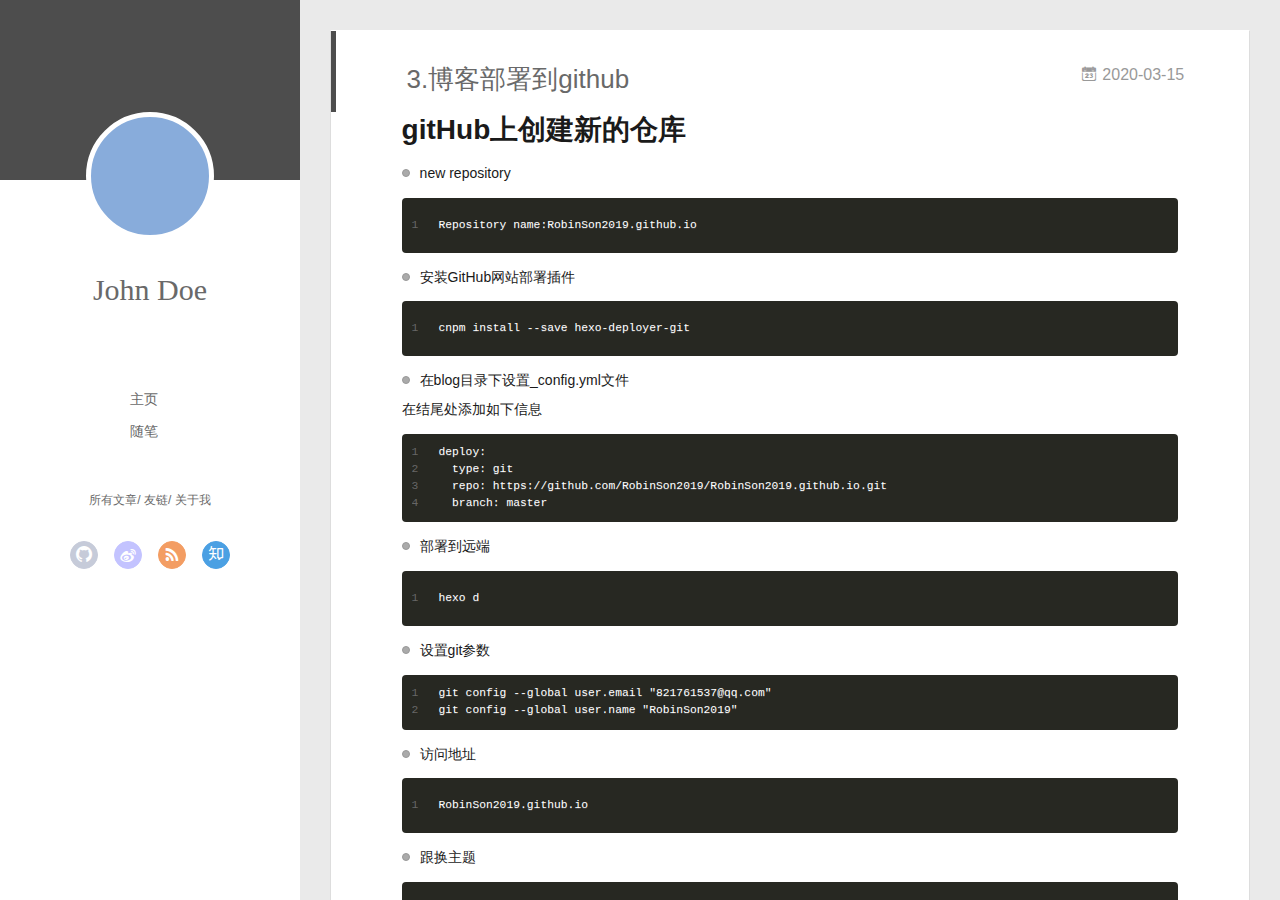
==== commit 9921d3f1: "Site updated: 2020-03-15 18:00:01" ====
--- a/index.html
+++ b/index.html
@@ -152,6 +152,231 @@
           <div id="js-content" class="content-ll">
             
   
+    <article id="post-3.博客部署到github" class="article article-type-post  article-index" itemscope itemprop="blogPost">
+  <div class="article-inner">
+    
+      <header class="article-header">
+        
+  
+    <h1 itemprop="name">
+      <a class="article-title" href="/2020/03/15/3.%E5%8D%9A%E5%AE%A2%E9%83%A8%E7%BD%B2%E5%88%B0github/">3.博客部署到github</a>
+    </h1>
+  
+
+        
+        <a href="/2020/03/15/3.%E5%8D%9A%E5%AE%A2%E9%83%A8%E7%BD%B2%E5%88%B0github/" class="archive-article-date">
+  	<time datetime="2020-03-15T09:59:30.962Z" itemprop="datePublished"><i class="icon-calendar icon"></i>2020-03-15</time>
+</a>
+        
+      </header>
+    
+    <div class="article-entry" itemprop="articleBody">
+      
+        <h1 id="gitHub上创建新的仓库"><a href="#gitHub上创建新的仓库" class="headerlink" title="gitHub上创建新的仓库"></a>gitHub上创建新的仓库</h1><ul>
+<li>new repository<figure class="highlight plain"><table><tr><td class="gutter"><pre><span class="line">1</span><br></pre></td><td class="code"><pre><span class="line">Repository name:RobinSon2019.github.io</span><br></pre></td></tr></table></figure></li>
+<li>安装GitHub网站部署插件<figure class="highlight plain"><table><tr><td class="gutter"><pre><span class="line">1</span><br></pre></td><td class="code"><pre><span class="line">cnpm install --save hexo-deployer-git</span><br></pre></td></tr></table></figure></li>
+<li>在blog目录下设置_config.yml文件<br>在结尾处添加如下信息<figure class="highlight plain"><table><tr><td class="gutter"><pre><span class="line">1</span><br><span class="line">2</span><br><span class="line">3</span><br><span class="line">4</span><br></pre></td><td class="code"><pre><span class="line">deploy:</span><br><span class="line">  type: git</span><br><span class="line">  repo: https:&#x2F;&#x2F;github.com&#x2F;RobinSon2019&#x2F;RobinSon2019.github.io.git</span><br><span class="line">  branch: master</span><br></pre></td></tr></table></figure></li>
+<li>部署到远端<figure class="highlight plain"><table><tr><td class="gutter"><pre><span class="line">1</span><br></pre></td><td class="code"><pre><span class="line">hexo d</span><br></pre></td></tr></table></figure></li>
+<li>设置git参数<figure class="highlight plain"><table><tr><td class="gutter"><pre><span class="line">1</span><br><span class="line">2</span><br></pre></td><td class="code"><pre><span class="line">git config --global user.email &quot;821761537@qq.com&quot;</span><br><span class="line">git config --global user.name &quot;RobinSon2019&quot;</span><br></pre></td></tr></table></figure></li>
+<li>访问地址<figure class="highlight plain"><table><tr><td class="gutter"><pre><span class="line">1</span><br></pre></td><td class="code"><pre><span class="line">RobinSon2019.github.io</span><br></pre></td></tr></table></figure></li>
+<li>跟换主题<figure class="highlight plain"><table><tr><td class="gutter"><pre><span class="line">1</span><br></pre></td><td class="code"><pre><span class="line">github.com&#x2F;litten&#x2F;hexo-theme-yilia</span><br></pre></td></tr></table></figure></li>
+<li>下载主题<figure class="highlight plain"><table><tr><td class="gutter"><pre><span class="line">1</span><br></pre></td><td class="code"><pre><span class="line">git clone https:&#x2F;&#x2F;github.com&#x2F;litten&#x2F;hexo-theme-yilia.git themes&#x2F;yilia</span><br></pre></td></tr></table></figure></li>
+<li>修改_config.yml文件<figure class="highlight plain"><table><tr><td class="gutter"><pre><span class="line">1</span><br><span class="line">2</span><br></pre></td><td class="code"><pre><span class="line"># theme: landscape</span><br><span class="line">theme: yilia</span><br></pre></td></tr></table></figure>
+<figure class="highlight plain"><table><tr><td class="gutter"><pre><span class="line">1</span><br><span class="line">2</span><br></pre></td><td class="code"><pre><span class="line">hexo clean</span><br><span class="line">hexo g</span><br></pre></td></tr></table></figure></li>
+<li>推到远端<figure class="highlight plain"><table><tr><td class="gutter"><pre><span class="line">1</span><br></pre></td><td class="code"><pre><span class="line">hexo d</span><br></pre></td></tr></table></figure></li>
+</ul>
+
+      
+
+      
+    </div>
+    <div class="article-info article-info-index">
+      
+      
+      
+
+      
+        <p class="article-more-link">
+          <a class="article-more-a" href="/2020/03/15/3.%E5%8D%9A%E5%AE%A2%E9%83%A8%E7%BD%B2%E5%88%B0github/">展开全文 >></a>
+        </p>
+      
+
+      
+      <div class="clearfix"></div>
+    </div>
+  </div>
+</article>
+
+<aside class="wrap-side-operation">
+    <div class="mod-side-operation">
+        
+        <div class="jump-container" id="js-jump-container" style="display:none;">
+            <a href="javascript:void(0)" class="mod-side-operation__jump-to-top">
+                <i class="icon-font icon-back"></i>
+            </a>
+            <div id="js-jump-plan-container" class="jump-plan-container" style="top: -11px;">
+                <i class="icon-font icon-plane jump-plane"></i>
+            </div>
+        </div>
+        
+        
+    </div>
+</aside>
+
+
+
+
+  
+    <article id="post-2.利用npm安装Hexo博客框架" class="article article-type-post  article-index" itemscope itemprop="blogPost">
+  <div class="article-inner">
+    
+      <header class="article-header">
+        
+  
+    <h1 itemprop="name">
+      <a class="article-title" href="/2020/03/15/2.%E5%88%A9%E7%94%A8npm%E5%AE%89%E8%A3%85Hexo%E5%8D%9A%E5%AE%A2%E6%A1%86%E6%9E%B6/">2.利用npm安装Hexo博客框架</a>
+    </h1>
+  
+
+        
+        <a href="/2020/03/15/2.%E5%88%A9%E7%94%A8npm%E5%AE%89%E8%A3%85Hexo%E5%8D%9A%E5%AE%A2%E6%A1%86%E6%9E%B6/" class="archive-article-date">
+  	<time datetime="2020-03-15T09:59:25.724Z" itemprop="datePublished"><i class="icon-calendar icon"></i>2020-03-15</time>
+</a>
+        
+      </header>
+    
+    <div class="article-entry" itemprop="articleBody">
+      
+        <h1 id="利用npm安装cnpm"><a href="#利用npm安装cnpm" class="headerlink" title="利用npm安装cnpm"></a>利用npm安装cnpm</h1><p>因为国内镜像源的速度较慢，因此需要借助cnpm（淘宝的源）</p>
+<ul>
+<li>利用npm安装cnpm<figure class="highlight cmd"><table><tr><td class="gutter"><pre><span class="line">1</span><br><span class="line">2</span><br></pre></td><td class="code"><pre><span class="line">npm -install -g cnpm --registry=https://registry.npm.taobao.org</span><br><span class="line">ln -s /usr/local/node/node-v12.<span class="number">16</span>.<span class="number">1</span>-linux-x64/bin/cnpm /usr/bin/cnpm</span><br></pre></td></tr></table></figure>
+<h1 id="利用cnpm安装Hexo博客框架"><a href="#利用cnpm安装Hexo博客框架" class="headerlink" title="利用cnpm安装Hexo博客框架"></a>利用cnpm安装Hexo博客框架</h1><figure class="highlight cmd"><table><tr><td class="gutter"><pre><span class="line">1</span><br><span class="line">2</span><br></pre></td><td class="code"><pre><span class="line">cnpm install -g hexo-cli</span><br><span class="line">ln -s /usr/local/node/node-v12.<span class="number">16</span>.<span class="number">1</span>-linux-x64/bin/hexo /usr/bin/hexo</span><br></pre></td></tr></table></figure>
+<h1 id="初始化博客"><a href="#初始化博客" class="headerlink" title="初始化博客"></a>初始化博客</h1></li>
+<li>在/root下创建文件夹<figure class="highlight cmd"><table><tr><td class="gutter"><pre><span class="line">1</span><br></pre></td><td class="code"><pre><span class="line"><span class="built_in">mkdir</span> /root/blog</span><br></pre></td></tr></table></figure></li>
+<li>安装git<figure class="highlight cmd"><table><tr><td class="gutter"><pre><span class="line">1</span><br><span class="line">2</span><br></pre></td><td class="code"><pre><span class="line">yum install git</span><br><span class="line">git --version</span><br></pre></td></tr></table></figure></li>
+<li>初始化博客<figure class="highlight cmd"><table><tr><td class="gutter"><pre><span class="line">1</span><br></pre></td><td class="code"><pre><span class="line">hexo init</span><br></pre></td></tr></table></figure></li>
+<li>启动hexo:hexo start<figure class="highlight plain"><table><tr><td class="gutter"><pre><span class="line">1</span><br><span class="line">2</span><br></pre></td><td class="code"><pre><span class="line">hexo s</span><br><span class="line"> Hexo is running at http:&#x2F;&#x2F;localhost:4000 . Press Ctrl+C to stop.</span><br></pre></td></tr></table></figure>
+<h1 id="编写第一篇博客"><a href="#编写第一篇博客" class="headerlink" title="编写第一篇博客"></a>编写第一篇博客</h1></li>
+<li>在blog目录下<figure class="highlight plain"><table><tr><td class="gutter"><pre><span class="line">1</span><br></pre></td><td class="code"><pre><span class="line">hexo n &quot;我的第一篇博客&quot;</span><br></pre></td></tr></table></figure></li>
+<li>进入~/blog/source/_posts/目录下编辑新建的文档</li>
+<li>在blog目录下清理一下<figure class="highlight plain"><table><tr><td class="gutter"><pre><span class="line">1</span><br><span class="line">2</span><br><span class="line">3</span><br></pre></td><td class="code"><pre><span class="line">hexo clean</span><br><span class="line">-- 重新生成一下</span><br><span class="line">hexo g</span><br></pre></td></tr></table></figure></li>
+<li>启动Hexo:hexo s</li>
+<li></li>
+</ul>
+
+      
+
+      
+    </div>
+    <div class="article-info article-info-index">
+      
+      
+      
+
+      
+        <p class="article-more-link">
+          <a class="article-more-a" href="/2020/03/15/2.%E5%88%A9%E7%94%A8npm%E5%AE%89%E8%A3%85Hexo%E5%8D%9A%E5%AE%A2%E6%A1%86%E6%9E%B6/">展开全文 >></a>
+        </p>
+      
+
+      
+      <div class="clearfix"></div>
+    </div>
+  </div>
+</article>
+
+<aside class="wrap-side-operation">
+    <div class="mod-side-operation">
+        
+        <div class="jump-container" id="js-jump-container" style="display:none;">
+            <a href="javascript:void(0)" class="mod-side-operation__jump-to-top">
+                <i class="icon-font icon-back"></i>
+            </a>
+            <div id="js-jump-plan-container" class="jump-plan-container" style="top: -11px;">
+                <i class="icon-font icon-plane jump-plane"></i>
+            </div>
+        </div>
+        
+        
+    </div>
+</aside>
+
+
+
+
+  
+    <article id="post-1.CenOS7上搭建Hexo博客框架所需依赖Node.js" class="article article-type-post  article-index" itemscope itemprop="blogPost">
+  <div class="article-inner">
+    
+      <header class="article-header">
+        
+  
+    <h1 itemprop="name">
+      <a class="article-title" href="/2020/03/15/1.CenOS7%E4%B8%8A%E6%90%AD%E5%BB%BAHexo%E5%8D%9A%E5%AE%A2%E6%A1%86%E6%9E%B6%E6%89%80%E9%9C%80%E4%BE%9D%E8%B5%96Node.js/">1.CenOS7上搭建Hexo博客框架所需依赖Node.js</a>
+    </h1>
+  
+
+        
+        <a href="/2020/03/15/1.CenOS7%E4%B8%8A%E6%90%AD%E5%BB%BAHexo%E5%8D%9A%E5%AE%A2%E6%A1%86%E6%9E%B6%E6%89%80%E9%9C%80%E4%BE%9D%E8%B5%96Node.js/" class="archive-article-date">
+  	<time datetime="2020-03-15T09:58:54.730Z" itemprop="datePublished"><i class="icon-calendar icon"></i>2020-03-15</time>
+</a>
+        
+      </header>
+    
+    <div class="article-entry" itemprop="articleBody">
+      
+        <h1 id="安装Node-js"><a href="#安装Node-js" class="headerlink" title="安装Node.js"></a>安装Node.js</h1><h2 id="1-通过wget命令安装Node-js"><a href="#1-通过wget命令安装Node-js" class="headerlink" title="1.通过wget命令安装Node.js"></a>1.通过wget命令安装Node.js</h2><ul>
+<li>安装wget：<figure class="highlight cmd"><table><tr><td class="gutter"><pre><span class="line">1</span><br><span class="line">2</span><br></pre></td><td class="code"><pre><span class="line">yum -y install wget</span><br><span class="line">wget https://nodejs.org/dist/v9.<span class="number">3</span>.<span class="number">0</span>/node-v9.<span class="number">3</span>.<span class="number">0</span>-linux-x64.tar.xz</span><br></pre></td></tr></table></figure>
+<h2 id="2-通过本地安装"><a href="#2-通过本地安装" class="headerlink" title="2.通过本地安装"></a>2.通过本地安装</h2></li>
+<li>将下载好的Node.js上传至CentOS服务器；</li>
+<li>解压文件<figure class="highlight cmd"><table><tr><td class="gutter"><pre><span class="line">1</span><br></pre></td><td class="code"><pre><span class="line">xz -d node-v12.<span class="number">16</span>.<span class="number">1</span>-linux-x64.tar.xz</span><br></pre></td></tr></table></figure></li>
+<li>安装node.js<figure class="highlight cmd"><table><tr><td class="gutter"><pre><span class="line">1</span><br><span class="line">2</span><br></pre></td><td class="code"><pre><span class="line"><span class="built_in">mkdir</span> /usr/local/node</span><br><span class="line">tar -xf node-v12.<span class="number">16</span>.<span class="number">1</span>-linux-x64.tar -C /usr/local/node</span><br></pre></td></tr></table></figure></li>
+<li>部署bin文件并建立软连接<figure class="highlight cmd"><table><tr><td class="gutter"><pre><span class="line">1</span><br><span class="line">2</span><br><span class="line">3</span><br></pre></td><td class="code"><pre><span class="line">ln -s /usr/local/node/node-v12.<span class="number">16</span>.<span class="number">1</span>-linux-x64/bin/node /usr/bin/node</span><br><span class="line">ln -s /usr/local/node/node-v12.<span class="number">16</span>.<span class="number">1</span>-linux-x64/bin/npm /usr/bin/npm</span><br><span class="line">ln -s /usr/local/node/node-v12.<span class="number">16</span>.<span class="number">1</span>-linux-x64/bin/npx /usr/bin/npm</span><br></pre></td></tr></table></figure></li>
+<li>测试<figure class="highlight cmd"><table><tr><td class="gutter"><pre><span class="line">1</span><br><span class="line">2</span><br><span class="line">3</span><br></pre></td><td class="code"><pre><span class="line">node -v</span><br><span class="line">npm -v</span><br><span class="line">npx -v</span><br></pre></td></tr></table></figure>
+</li>
+</ul>
+
+      
+
+      
+    </div>
+    <div class="article-info article-info-index">
+      
+      
+      
+
+      
+        <p class="article-more-link">
+          <a class="article-more-a" href="/2020/03/15/1.CenOS7%E4%B8%8A%E6%90%AD%E5%BB%BAHexo%E5%8D%9A%E5%AE%A2%E6%A1%86%E6%9E%B6%E6%89%80%E9%9C%80%E4%BE%9D%E8%B5%96Node.js/">展开全文 >></a>
+        </p>
+      
+
+      
+      <div class="clearfix"></div>
+    </div>
+  </div>
+</article>
+
+<aside class="wrap-side-operation">
+    <div class="mod-side-operation">
+        
+        <div class="jump-container" id="js-jump-container" style="display:none;">
+            <a href="javascript:void(0)" class="mod-side-operation__jump-to-top">
+                <i class="icon-font icon-back"></i>
+            </a>
+            <div id="js-jump-plan-container" class="jump-plan-container" style="top: -11px;">
+                <i class="icon-font icon-plane jump-plane"></i>
+            </div>
+        </div>
+        
+        
+    </div>
+</aside>
+
+
+
+
+  
     <article id="post-我的第一篇博客文章" class="article article-type-post  article-index" itemscope itemprop="blogPost">
   <div class="article-inner">
     
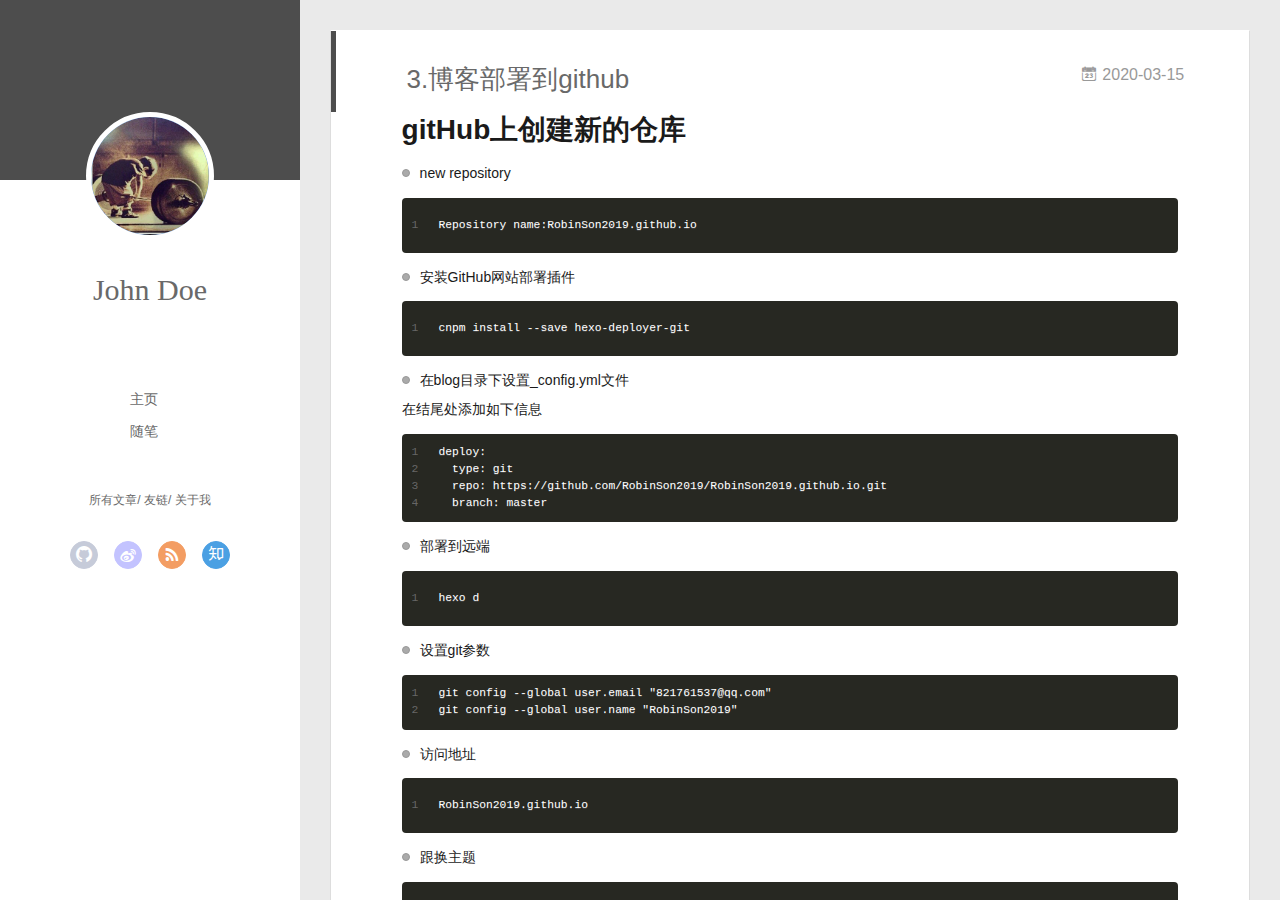
==== commit 250062ca: "Site updated: 2020-03-15 22:04:37" ====
--- a/index.html
+++ b/index.html
@@ -19,7 +19,7 @@
     <link rel="alternative" href="/atom.xml" title="Hexo" type="application/atom+xml">
   
   
-    <link rel="icon" href="/favicon.png">
+    <link rel="icon" href="/assets/img/head.jpg">
   
   <link rel="stylesheet" type="text/css" href="/./main.0cf68a.css">
   <style type="text/css">
@@ -43,7 +43,7 @@
 <div class="intrude-less">
 	<header id="header" class="inner">
 		<a href="/" class="profilepic">
-			<img src="" class="js-avatar">
+			<img src="/assets/img/head.jpg" class="js-avatar">
 		</a>
 		<hgroup>
 		  <h1 class="header-author"><a href="/">John Doe</a></h1>
@@ -101,7 +101,7 @@
 	<div class="intrude-less">
 		<header id="header" class="inner">
 			<div class="profilepic">
-				<img src="" class="js-avatar">
+				<img src="/assets/img/head.jpg" class="js-avatar">
 			</div>
 			<hgroup>
 			  <h1 class="header-author js-header-author">John Doe</h1>
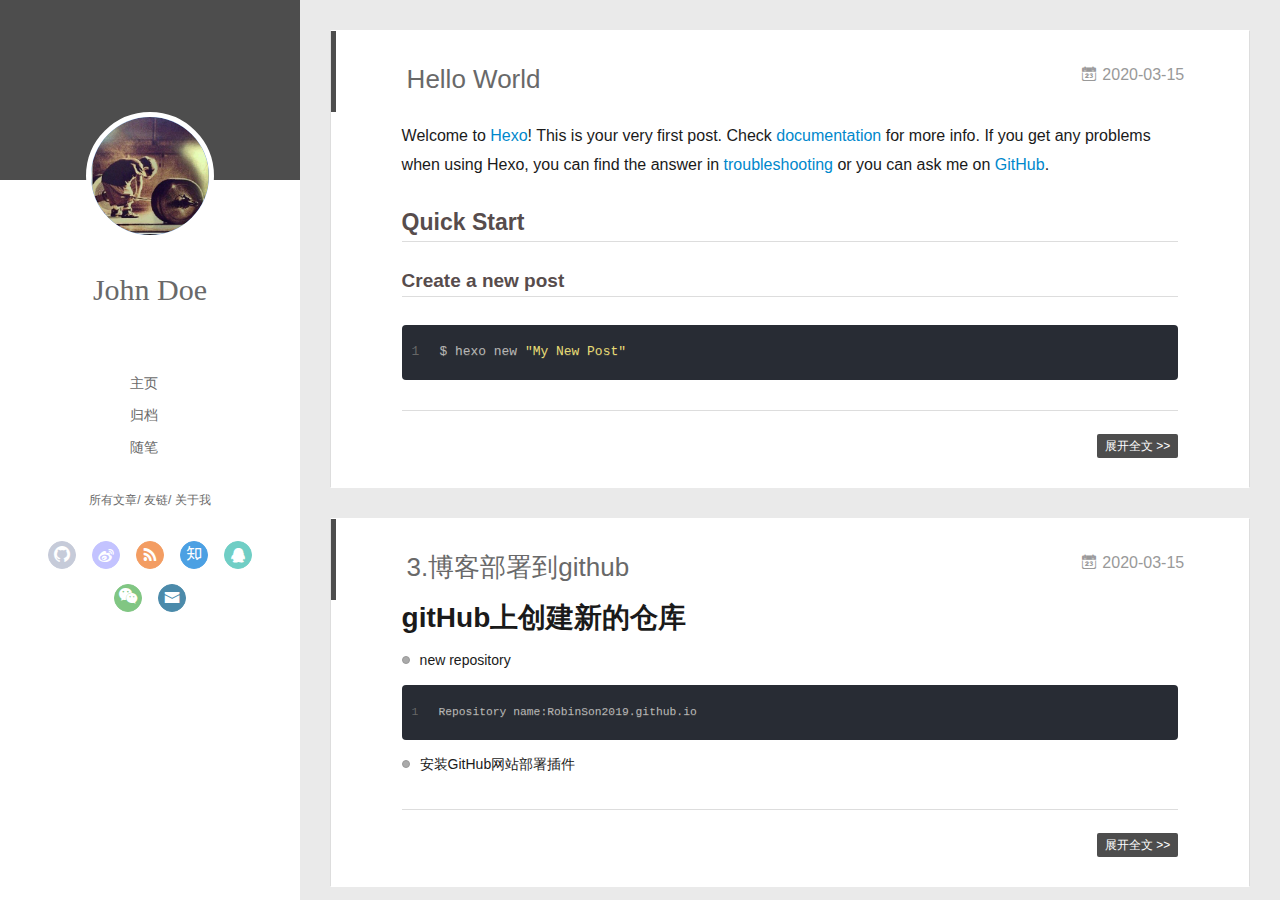
==== commit f01a88f2: "Site updated: 2020-03-16 00:00:35" ====
--- a/index.html
+++ b/index.html
@@ -54,6 +54,8 @@
 			<ul>
 			
 				<li><a href="/">主页</a></li>
+	        
+				<li><a href="/archives/index.html">归档</a></li>
 	        
 				<li><a href="/tags/%E9%9A%8F%E7%AC%94/">随笔</a></li>
 	        
@@ -77,13 +79,19 @@
 		<nav class="header-nav">
 			<div class="social">
 				
-					<a class="github" target="_blank" href="#" title="github"><i class="icon-github"></i></a>
+					<a class="github" target="_blank" href="https://github.com/RobinSon2019" title="github"><i class="icon-github"></i></a>
 		        
 					<a class="weibo" target="_blank" href="#" title="weibo"><i class="icon-weibo"></i></a>
 		        
 					<a class="rss" target="_blank" href="#" title="rss"><i class="icon-rss"></i></a>
 		        
 					<a class="zhihu" target="_blank" href="#" title="zhihu"><i class="icon-zhihu"></i></a>
+		        
+					<a class="qq" target="_blank" href="/821761537" title="qq"><i class="icon-qq"></i></a>
+		        
+					<a class="weixin" target="_blank" href="/wbx18093191245" title="weixin"><i class="icon-weixin"></i></a>
+		        
+					<a class="mail" target="_blank" href="/821761537@qq.com" title="mail"><i class="icon-mail"></i></a>
 		        
 			</div>
 		</nav>
@@ -113,12 +121,14 @@
 			
 				
 			
+				
+			
 			
 			
 			<nav class="header-nav">
 				<div class="social">
 					
-						<a class="github" target="_blank" href="#" title="github"><i class="icon-github"></i></a>
+						<a class="github" target="_blank" href="https://github.com/RobinSon2019" title="github"><i class="icon-github"></i></a>
 			        
 						<a class="weibo" target="_blank" href="#" title="weibo"><i class="icon-weibo"></i></a>
 			        
@@ -126,16 +136,24 @@
 			        
 						<a class="zhihu" target="_blank" href="#" title="zhihu"><i class="icon-zhihu"></i></a>
 			        
+						<a class="qq" target="_blank" href="/821761537" title="qq"><i class="icon-qq"></i></a>
+			        
+						<a class="weixin" target="_blank" href="/wbx18093191245" title="weixin"><i class="icon-weixin"></i></a>
+			        
+						<a class="mail" target="_blank" href="/821761537@qq.com" title="mail"><i class="icon-mail"></i></a>
+			        
 				</div>
 			</nav>
 
 			<nav class="header-menu js-header-menu">
-				<ul style="width: 50%">
+				<ul style="width: 70%">
 				
 				
-					<li style="width: 50%"><a href="/">主页</a></li>
-		        
-					<li style="width: 50%"><a href="/tags/%E9%9A%8F%E7%AC%94/">随笔</a></li>
+					<li style="width: 33.333333333333336%"><a href="/">主页</a></li>
+		        
+					<li style="width: 33.333333333333336%"><a href="/archives/index.html">归档</a></li>
+		        
+					<li style="width: 33.333333333333336%"><a href="/tags/%E9%9A%8F%E7%AC%94/">随笔</a></li>
 		        
 				</ul>
 			</nav>
@@ -152,40 +170,31 @@
           <div id="js-content" class="content-ll">
             
   
-    <article id="post-3.博客部署到github" class="article article-type-post  article-index" itemscope itemprop="blogPost">
+    <article id="post-hello-world" class="article article-type-post  article-index" itemscope itemprop="blogPost">
   <div class="article-inner">
     
       <header class="article-header">
         
   
     <h1 itemprop="name">
-      <a class="article-title" href="/2020/03/15/3.%E5%8D%9A%E5%AE%A2%E9%83%A8%E7%BD%B2%E5%88%B0github/">3.博客部署到github</a>
+      <a class="article-title" href="/2020/03/15/hello-world/">Hello World</a>
     </h1>
   
 
-        
-        <a href="/2020/03/15/3.%E5%8D%9A%E5%AE%A2%E9%83%A8%E7%BD%B2%E5%88%B0github/" class="archive-article-date">
-  	<time datetime="2020-03-15T09:59:30.962Z" itemprop="datePublished"><i class="icon-calendar icon"></i>2020-03-15</time>
+	<!--显示阅读次数-->
+	
+        
+        <a href="/2020/03/15/hello-world/" class="archive-article-date">
+  	<time datetime="2020-03-15T14:51:15.350Z" itemprop="datePublished"><i class="icon-calendar icon"></i>2020-03-15</time>
 </a>
         
       </header>
     
     <div class="article-entry" itemprop="articleBody">
       
-        <h1 id="gitHub上创建新的仓库"><a href="#gitHub上创建新的仓库" class="headerlink" title="gitHub上创建新的仓库"></a>gitHub上创建新的仓库</h1><ul>
-<li>new repository<figure class="highlight plain"><table><tr><td class="gutter"><pre><span class="line">1</span><br></pre></td><td class="code"><pre><span class="line">Repository name:RobinSon2019.github.io</span><br></pre></td></tr></table></figure></li>
-<li>安装GitHub网站部署插件<figure class="highlight plain"><table><tr><td class="gutter"><pre><span class="line">1</span><br></pre></td><td class="code"><pre><span class="line">cnpm install --save hexo-deployer-git</span><br></pre></td></tr></table></figure></li>
-<li>在blog目录下设置_config.yml文件<br>在结尾处添加如下信息<figure class="highlight plain"><table><tr><td class="gutter"><pre><span class="line">1</span><br><span class="line">2</span><br><span class="line">3</span><br><span class="line">4</span><br></pre></td><td class="code"><pre><span class="line">deploy:</span><br><span class="line">  type: git</span><br><span class="line">  repo: https:&#x2F;&#x2F;github.com&#x2F;RobinSon2019&#x2F;RobinSon2019.github.io.git</span><br><span class="line">  branch: master</span><br></pre></td></tr></table></figure></li>
-<li>部署到远端<figure class="highlight plain"><table><tr><td class="gutter"><pre><span class="line">1</span><br></pre></td><td class="code"><pre><span class="line">hexo d</span><br></pre></td></tr></table></figure></li>
-<li>设置git参数<figure class="highlight plain"><table><tr><td class="gutter"><pre><span class="line">1</span><br><span class="line">2</span><br></pre></td><td class="code"><pre><span class="line">git config --global user.email &quot;821761537@qq.com&quot;</span><br><span class="line">git config --global user.name &quot;RobinSon2019&quot;</span><br></pre></td></tr></table></figure></li>
-<li>访问地址<figure class="highlight plain"><table><tr><td class="gutter"><pre><span class="line">1</span><br></pre></td><td class="code"><pre><span class="line">RobinSon2019.github.io</span><br></pre></td></tr></table></figure></li>
-<li>跟换主题<figure class="highlight plain"><table><tr><td class="gutter"><pre><span class="line">1</span><br></pre></td><td class="code"><pre><span class="line">github.com&#x2F;litten&#x2F;hexo-theme-yilia</span><br></pre></td></tr></table></figure></li>
-<li>下载主题<figure class="highlight plain"><table><tr><td class="gutter"><pre><span class="line">1</span><br></pre></td><td class="code"><pre><span class="line">git clone https:&#x2F;&#x2F;github.com&#x2F;litten&#x2F;hexo-theme-yilia.git themes&#x2F;yilia</span><br></pre></td></tr></table></figure></li>
-<li>修改_config.yml文件<figure class="highlight plain"><table><tr><td class="gutter"><pre><span class="line">1</span><br><span class="line">2</span><br></pre></td><td class="code"><pre><span class="line"># theme: landscape</span><br><span class="line">theme: yilia</span><br></pre></td></tr></table></figure>
-<figure class="highlight plain"><table><tr><td class="gutter"><pre><span class="line">1</span><br><span class="line">2</span><br></pre></td><td class="code"><pre><span class="line">hexo clean</span><br><span class="line">hexo g</span><br></pre></td></tr></table></figure></li>
-<li>推到远端<figure class="highlight plain"><table><tr><td class="gutter"><pre><span class="line">1</span><br></pre></td><td class="code"><pre><span class="line">hexo d</span><br></pre></td></tr></table></figure></li>
-</ul>
-
+        <p>Welcome to <a href="https://hexo.io/" target="_blank" rel="noopener">Hexo</a>! This is your very first post. Check <a href="https://hexo.io/docs/" target="_blank" rel="noopener">documentation</a> for more info. If you get any problems when using Hexo, you can find the answer in <a href="https://hexo.io/docs/troubleshooting.html" target="_blank" rel="noopener">troubleshooting</a> or you can ask me on <a href="https://github.com/hexojs/hexo/issues" target="_blank" rel="noopener">GitHub</a>.</p>
+<h2 id="Quick-Start"><a href="#Quick-Start" class="headerlink" title="Quick Start"></a>Quick Start</h2><h3 id="Create-a-new-post"><a href="#Create-a-new-post" class="headerlink" title="Create a new post"></a>Create a new post</h3><figure class="highlight bash"><table><tr><td class="gutter"><pre><span class="line">1</span><br></pre></td><td class="code"><pre><span class="line">$ hexo new <span class="string">"My New Post"</span></span><br></pre></td></tr></table></figure>
+        
       
 
       
@@ -197,7 +206,7 @@
 
       
         <p class="article-more-link">
-          <a class="article-more-a" href="/2020/03/15/3.%E5%8D%9A%E5%AE%A2%E9%83%A8%E7%BD%B2%E5%88%B0github/">展开全文 >></a>
+          <a class="article-more-a" href="/2020/03/15/hello-world/">展开全文 >></a>
         </p>
       
 
@@ -227,43 +236,32 @@
 
 
   
-    <article id="post-2.利用npm安装Hexo博客框架" class="article article-type-post  article-index" itemscope itemprop="blogPost">
+    <article id="post-3.博客部署到github" class="article article-type-post  article-index" itemscope itemprop="blogPost">
   <div class="article-inner">
     
       <header class="article-header">
         
   
     <h1 itemprop="name">
-      <a class="article-title" href="/2020/03/15/2.%E5%88%A9%E7%94%A8npm%E5%AE%89%E8%A3%85Hexo%E5%8D%9A%E5%AE%A2%E6%A1%86%E6%9E%B6/">2.利用npm安装Hexo博客框架</a>
+      <a class="article-title" href="/2020/03/15/3.%E5%8D%9A%E5%AE%A2%E9%83%A8%E7%BD%B2%E5%88%B0github/">3.博客部署到github</a>
     </h1>
   
 
-        
-        <a href="/2020/03/15/2.%E5%88%A9%E7%94%A8npm%E5%AE%89%E8%A3%85Hexo%E5%8D%9A%E5%AE%A2%E6%A1%86%E6%9E%B6/" class="archive-article-date">
-  	<time datetime="2020-03-15T09:59:25.724Z" itemprop="datePublished"><i class="icon-calendar icon"></i>2020-03-15</time>
+	<!--显示阅读次数-->
+	
+        
+        <a href="/2020/03/15/3.%E5%8D%9A%E5%AE%A2%E9%83%A8%E7%BD%B2%E5%88%B0github/" class="archive-article-date">
+  	<time datetime="2020-03-15T14:49:07.053Z" itemprop="datePublished"><i class="icon-calendar icon"></i>2020-03-15</time>
 </a>
         
       </header>
     
     <div class="article-entry" itemprop="articleBody">
       
-        <h1 id="利用npm安装cnpm"><a href="#利用npm安装cnpm" class="headerlink" title="利用npm安装cnpm"></a>利用npm安装cnpm</h1><p>因为国内镜像源的速度较慢，因此需要借助cnpm（淘宝的源）</p>
-<ul>
-<li>利用npm安装cnpm<figure class="highlight cmd"><table><tr><td class="gutter"><pre><span class="line">1</span><br><span class="line">2</span><br></pre></td><td class="code"><pre><span class="line">npm -install -g cnpm --registry=https://registry.npm.taobao.org</span><br><span class="line">ln -s /usr/local/node/node-v12.<span class="number">16</span>.<span class="number">1</span>-linux-x64/bin/cnpm /usr/bin/cnpm</span><br></pre></td></tr></table></figure>
-<h1 id="利用cnpm安装Hexo博客框架"><a href="#利用cnpm安装Hexo博客框架" class="headerlink" title="利用cnpm安装Hexo博客框架"></a>利用cnpm安装Hexo博客框架</h1><figure class="highlight cmd"><table><tr><td class="gutter"><pre><span class="line">1</span><br><span class="line">2</span><br></pre></td><td class="code"><pre><span class="line">cnpm install -g hexo-cli</span><br><span class="line">ln -s /usr/local/node/node-v12.<span class="number">16</span>.<span class="number">1</span>-linux-x64/bin/hexo /usr/bin/hexo</span><br></pre></td></tr></table></figure>
-<h1 id="初始化博客"><a href="#初始化博客" class="headerlink" title="初始化博客"></a>初始化博客</h1></li>
-<li>在/root下创建文件夹<figure class="highlight cmd"><table><tr><td class="gutter"><pre><span class="line">1</span><br></pre></td><td class="code"><pre><span class="line"><span class="built_in">mkdir</span> /root/blog</span><br></pre></td></tr></table></figure></li>
-<li>安装git<figure class="highlight cmd"><table><tr><td class="gutter"><pre><span class="line">1</span><br><span class="line">2</span><br></pre></td><td class="code"><pre><span class="line">yum install git</span><br><span class="line">git --version</span><br></pre></td></tr></table></figure></li>
-<li>初始化博客<figure class="highlight cmd"><table><tr><td class="gutter"><pre><span class="line">1</span><br></pre></td><td class="code"><pre><span class="line">hexo init</span><br></pre></td></tr></table></figure></li>
-<li>启动hexo:hexo start<figure class="highlight plain"><table><tr><td class="gutter"><pre><span class="line">1</span><br><span class="line">2</span><br></pre></td><td class="code"><pre><span class="line">hexo s</span><br><span class="line"> Hexo is running at http:&#x2F;&#x2F;localhost:4000 . Press Ctrl+C to stop.</span><br></pre></td></tr></table></figure>
-<h1 id="编写第一篇博客"><a href="#编写第一篇博客" class="headerlink" title="编写第一篇博客"></a>编写第一篇博客</h1></li>
-<li>在blog目录下<figure class="highlight plain"><table><tr><td class="gutter"><pre><span class="line">1</span><br></pre></td><td class="code"><pre><span class="line">hexo n &quot;我的第一篇博客&quot;</span><br></pre></td></tr></table></figure></li>
-<li>进入~/blog/source/_posts/目录下编辑新建的文档</li>
-<li>在blog目录下清理一下<figure class="highlight plain"><table><tr><td class="gutter"><pre><span class="line">1</span><br><span class="line">2</span><br><span class="line">3</span><br></pre></td><td class="code"><pre><span class="line">hexo clean</span><br><span class="line">-- 重新生成一下</span><br><span class="line">hexo g</span><br></pre></td></tr></table></figure></li>
-<li>启动Hexo:hexo s</li>
-<li></li>
-</ul>
-
+        <h1 id="gitHub上创建新的仓库"><a href="#gitHub上创建新的仓库" class="headerlink" title="gitHub上创建新的仓库"></a>gitHub上创建新的仓库</h1><ul>
+<li>new repository<figure class="highlight plain"><table><tr><td class="gutter"><pre><span class="line">1</span><br></pre></td><td class="code"><pre><span class="line">Repository name:RobinSon2019.github.io</span><br></pre></td></tr></table></figure></li>
+<li>安装GitHub网站部署插件
+        
       
 
       
@@ -275,7 +273,7 @@
 
       
         <p class="article-more-link">
-          <a class="article-more-a" href="/2020/03/15/2.%E5%88%A9%E7%94%A8npm%E5%AE%89%E8%A3%85Hexo%E5%8D%9A%E5%AE%A2%E6%A1%86%E6%9E%B6/">展开全文 >></a>
+          <a class="article-more-a" href="/2020/03/15/3.%E5%8D%9A%E5%AE%A2%E9%83%A8%E7%BD%B2%E5%88%B0github/">展开全文 >></a>
         </p>
       
 
@@ -305,37 +303,33 @@
 
 
   
-    <article id="post-1.CenOS7上搭建Hexo博客框架所需依赖Node.js" class="article article-type-post  article-index" itemscope itemprop="blogPost">
+    <article id="post-2.利用npm安装Hexo博客框架" class="article article-type-post  article-index" itemscope itemprop="blogPost">
   <div class="article-inner">
     
       <header class="article-header">
         
   
     <h1 itemprop="name">
-      <a class="article-title" href="/2020/03/15/1.CenOS7%E4%B8%8A%E6%90%AD%E5%BB%BAHexo%E5%8D%9A%E5%AE%A2%E6%A1%86%E6%9E%B6%E6%89%80%E9%9C%80%E4%BE%9D%E8%B5%96Node.js/">1.CenOS7上搭建Hexo博客框架所需依赖Node.js</a>
+      <a class="article-title" href="/2020/03/15/2.%E5%88%A9%E7%94%A8npm%E5%AE%89%E8%A3%85Hexo%E5%8D%9A%E5%AE%A2%E6%A1%86%E6%9E%B6/">2.利用npm安装Hexo博客框架</a>
     </h1>
   
 
-        
-        <a href="/2020/03/15/1.CenOS7%E4%B8%8A%E6%90%AD%E5%BB%BAHexo%E5%8D%9A%E5%AE%A2%E6%A1%86%E6%9E%B6%E6%89%80%E9%9C%80%E4%BE%9D%E8%B5%96Node.js/" class="archive-article-date">
-  	<time datetime="2020-03-15T09:58:54.730Z" itemprop="datePublished"><i class="icon-calendar icon"></i>2020-03-15</time>
+	<!--显示阅读次数-->
+	
+        
+        <a href="/2020/03/15/2.%E5%88%A9%E7%94%A8npm%E5%AE%89%E8%A3%85Hexo%E5%8D%9A%E5%AE%A2%E6%A1%86%E6%9E%B6/" class="archive-article-date">
+  	<time datetime="2020-03-15T14:48:24.133Z" itemprop="datePublished"><i class="icon-calendar icon"></i>2020-03-15</time>
 </a>
         
       </header>
     
     <div class="article-entry" itemprop="articleBody">
       
-        <h1 id="安装Node-js"><a href="#安装Node-js" class="headerlink" title="安装Node.js"></a>安装Node.js</h1><h2 id="1-通过wget命令安装Node-js"><a href="#1-通过wget命令安装Node-js" class="headerlink" title="1.通过wget命令安装Node.js"></a>1.通过wget命令安装Node.js</h2><ul>
-<li>安装wget：<figure class="highlight cmd"><table><tr><td class="gutter"><pre><span class="line">1</span><br><span class="line">2</span><br></pre></td><td class="code"><pre><span class="line">yum -y install wget</span><br><span class="line">wget https://nodejs.org/dist/v9.<span class="number">3</span>.<span class="number">0</span>/node-v9.<span class="number">3</span>.<span class="number">0</span>-linux-x64.tar.xz</span><br></pre></td></tr></table></figure>
-<h2 id="2-通过本地安装"><a href="#2-通过本地安装" class="headerlink" title="2.通过本地安装"></a>2.通过本地安装</h2></li>
-<li>将下载好的Node.js上传至CentOS服务器；</li>
-<li>解压文件<figure class="highlight cmd"><table><tr><td class="gutter"><pre><span class="line">1</span><br></pre></td><td class="code"><pre><span class="line">xz -d node-v12.<span class="number">16</span>.<span class="number">1</span>-linux-x64.tar.xz</span><br></pre></td></tr></table></figure></li>
-<li>安装node.js<figure class="highlight cmd"><table><tr><td class="gutter"><pre><span class="line">1</span><br><span class="line">2</span><br></pre></td><td class="code"><pre><span class="line"><span class="built_in">mkdir</span> /usr/local/node</span><br><span class="line">tar -xf node-v12.<span class="number">16</span>.<span class="number">1</span>-linux-x64.tar -C /usr/local/node</span><br></pre></td></tr></table></figure></li>
-<li>部署bin文件并建立软连接<figure class="highlight cmd"><table><tr><td class="gutter"><pre><span class="line">1</span><br><span class="line">2</span><br><span class="line">3</span><br></pre></td><td class="code"><pre><span class="line">ln -s /usr/local/node/node-v12.<span class="number">16</span>.<span class="number">1</span>-linux-x64/bin/node /usr/bin/node</span><br><span class="line">ln -s /usr/local/node/node-v12.<span class="number">16</span>.<span class="number">1</span>-linux-x64/bin/npm /usr/bin/npm</span><br><span class="line">ln -s /usr/local/node/node-v12.<span class="number">16</span>.<span class="number">1</span>-linux-x64/bin/npx /usr/bin/npm</span><br></pre></td></tr></table></figure></li>
-<li>测试<figure class="highlight cmd"><table><tr><td class="gutter"><pre><span class="line">1</span><br><span class="line">2</span><br><span class="line">3</span><br></pre></td><td class="code"><pre><span class="line">node -v</span><br><span class="line">npm -v</span><br><span class="line">npx -v</span><br></pre></td></tr></table></figure>
-</li>
-</ul>
-
+        <h1 id="利用npm安装cnpm"><a href="#利用npm安装cnpm" class="headerlink" title="利用npm安装cnpm"></a>利用npm安装cnpm</h1><p>因为国内镜像源的速度较慢，因此需要借助cnpm（淘宝的源）</p>
+<ul>
+<li>利用npm安装cnpm<figure class="highlight cmd"><table><tr><td class="gutter"><pre><span class="line">1</span><br><span class="line">2</span><br></pre></td><td class="code"><pre><span class="line">npm -install -g cnpm --registry=https://registry.npm.taobao.org</span><br><span class="line">ln -s /usr/local/node/node-v12.<span class="number">16</span>.<span class="number">1</span>-linux-x64/bin/cnpm /usr/bin/cnpm</span><br></pre></td></tr></table></figure>
+<h1 id="利用cnpm安装Hexo博客框架"><a href="#利用cnpm安装Hexo博客框架" class="headerlink" title="利用cnpm安装Hexo博客框架"></a>利用cnpm安装Hexo博客框架</h1>
+        
       
 
       
@@ -347,7 +341,7 @@
 
       
         <p class="article-more-link">
-          <a class="article-more-a" href="/2020/03/15/1.CenOS7%E4%B8%8A%E6%90%AD%E5%BB%BAHexo%E5%8D%9A%E5%AE%A2%E6%A1%86%E6%9E%B6%E6%89%80%E9%9C%80%E4%BE%9D%E8%B5%96Node.js/">展开全文 >></a>
+          <a class="article-more-a" href="/2020/03/15/2.%E5%88%A9%E7%94%A8npm%E5%AE%89%E8%A3%85Hexo%E5%8D%9A%E5%AE%A2%E6%A1%86%E6%9E%B6/">展开全文 >></a>
         </p>
       
 
@@ -377,34 +371,32 @@
 
 
   
-    <article id="post-我的第一篇博客文章" class="article article-type-post  article-index" itemscope itemprop="blogPost">
+    <article id="post-1.CenOS7上搭建Hexo博客框架所需依赖Node.js" class="article article-type-post  article-index" itemscope itemprop="blogPost">
   <div class="article-inner">
     
       <header class="article-header">
         
   
     <h1 itemprop="name">
-      <a class="article-title" href="/2020/03/15/%E6%88%91%E7%9A%84%E7%AC%AC%E4%B8%80%E7%AF%87%E5%8D%9A%E5%AE%A2%E6%96%87%E7%AB%A0/">我的第一篇博客文章</a>
+      <a class="article-title" href="/2020/03/15/1.CenOS7%E4%B8%8A%E6%90%AD%E5%BB%BAHexo%E5%8D%9A%E5%AE%A2%E6%A1%86%E6%9E%B6%E6%89%80%E9%9C%80%E4%BE%9D%E8%B5%96Node.js/">1.CenOS7上搭建Hexo博客框架所需依赖Node.js</a>
     </h1>
   
 
-        
-        <a href="/2020/03/15/%E6%88%91%E7%9A%84%E7%AC%AC%E4%B8%80%E7%AF%87%E5%8D%9A%E5%AE%A2%E6%96%87%E7%AB%A0/" class="archive-article-date">
-  	<time datetime="2020-03-15T07:41:43.000Z" itemprop="datePublished"><i class="icon-calendar icon"></i>2020-03-15</time>
+	<!--显示阅读次数-->
+	
+        
+        <a href="/2020/03/15/1.CenOS7%E4%B8%8A%E6%90%AD%E5%BB%BAHexo%E5%8D%9A%E5%AE%A2%E6%A1%86%E6%9E%B6%E6%89%80%E9%9C%80%E4%BE%9D%E8%B5%96Node.js/" class="archive-article-date">
+  	<time datetime="2020-03-15T14:47:30.089Z" itemprop="datePublished"><i class="icon-calendar icon"></i>2020-03-15</time>
 </a>
         
       </header>
     
     <div class="article-entry" itemprop="articleBody">
       
-        <h2 id="第一章"><a href="#第一章" class="headerlink" title="第一章"></a>第一章</h2><p>内容：</p>
-<hr>
-<h2 id="第二章"><a href="#第二章" class="headerlink" title="第二章"></a>第二章</h2><p>内容：</p>
-<hr>
-<h2 id="第三章"><a href="#第三章" class="headerlink" title="第三章"></a>第三章</h2><p>内容：</p>
-<hr>
-<h2 id="参考文献"><a href="#参考文献" class="headerlink" title="参考文献"></a>参考文献</h2><p>RobinSon2019.github.io</p>
-
+        <h1 id="安装Node-js"><a href="#安装Node-js" class="headerlink" title="安装Node.js"></a>安装Node.js</h1><h2 id="1-通过wget命令安装Node-js"><a href="#1-通过wget命令安装Node-js" class="headerlink" title="1.通过wget命令安装Node.js"></a>1.通过wget命令安装Node.js</h2><ul>
+<li>安装wget：<figure class="highlight cmd"><table><tr><td class="gutter"><pre><span class="line">1</span><br><span class="line">2</span><br></pre></td><td class="code"><pre><span class="line">yum -y install wget</span><br><span class="line">wget https://nodejs.org/dist/v9.<span class="number">3</span>.<span class="number">0</span>/node-v9.<span class="number">3</span>.<span class="number">0</span>-linux-x64.tar.xz</span><br></pre></td></tr></table></figure>
+<h2 id="2-通过本地安装"><a href="#2-通过本地安装" class="headerlink" title="2.通过本地安装"></a>2.通过本地安装</h2>
+        
       
 
       
@@ -416,7 +408,7 @@
 
       
         <p class="article-more-link">
-          <a class="article-more-a" href="/2020/03/15/%E6%88%91%E7%9A%84%E7%AC%AC%E4%B8%80%E7%AF%87%E5%8D%9A%E5%AE%A2%E6%96%87%E7%AB%A0/">展开全文 >></a>
+          <a class="article-more-a" href="/2020/03/15/1.CenOS7%E4%B8%8A%E6%90%AD%E5%BB%BAHexo%E5%8D%9A%E5%AE%A2%E6%A1%86%E6%9E%B6%E6%89%80%E9%9C%80%E4%BE%9D%E8%B5%96Node.js/">展开全文 >></a>
         </p>
       
 
@@ -446,40 +438,30 @@
 
 
   
-    <article id="post-hello-world" class="article article-type-post  article-index" itemscope itemprop="blogPost">
+    <article id="post-我的第一篇博客文章" class="article article-type-post  article-index" itemscope itemprop="blogPost">
   <div class="article-inner">
     
       <header class="article-header">
         
   
     <h1 itemprop="name">
-      <a class="article-title" href="/2020/03/15/hello-world/">Hello World</a>
+      <a class="article-title" href="/2020/03/15/%E6%88%91%E7%9A%84%E7%AC%AC%E4%B8%80%E7%AF%87%E5%8D%9A%E5%AE%A2%E6%96%87%E7%AB%A0/">我的第一篇博客文章</a>
     </h1>
   
 
-        
-        <a href="/2020/03/15/hello-world/" class="archive-article-date">
-  	<time datetime="2020-03-15T07:24:58.401Z" itemprop="datePublished"><i class="icon-calendar icon"></i>2020-03-15</time>
+	<!--显示阅读次数-->
+	
+        
+        <a href="/2020/03/15/%E6%88%91%E7%9A%84%E7%AC%AC%E4%B8%80%E7%AF%87%E5%8D%9A%E5%AE%A2%E6%96%87%E7%AB%A0/" class="archive-article-date">
+  	<time datetime="2020-03-15T07:41:43.000Z" itemprop="datePublished"><i class="icon-calendar icon"></i>2020-03-15</time>
 </a>
         
       </header>
     
     <div class="article-entry" itemprop="articleBody">
       
-        <p>Welcome to <a href="https://hexo.io/" target="_blank" rel="noopener">Hexo</a>! This is your very first post. Check <a href="https://hexo.io/docs/" target="_blank" rel="noopener">documentation</a> for more info. If you get any problems when using Hexo, you can find the answer in <a href="https://hexo.io/docs/troubleshooting.html" target="_blank" rel="noopener">troubleshooting</a> or you can ask me on <a href="https://github.com/hexojs/hexo/issues" target="_blank" rel="noopener">GitHub</a>.</p>
-<h2 id="Quick-Start"><a href="#Quick-Start" class="headerlink" title="Quick Start"></a>Quick Start</h2><h3 id="Create-a-new-post"><a href="#Create-a-new-post" class="headerlink" title="Create a new post"></a>Create a new post</h3><figure class="highlight bash"><table><tr><td class="gutter"><pre><span class="line">1</span><br></pre></td><td class="code"><pre><span class="line">$ hexo new <span class="string">"My New Post"</span></span><br></pre></td></tr></table></figure>
-
-<p>More info: <a href="https://hexo.io/docs/writing.html" target="_blank" rel="noopener">Writing</a></p>
-<h3 id="Run-server"><a href="#Run-server" class="headerlink" title="Run server"></a>Run server</h3><figure class="highlight bash"><table><tr><td class="gutter"><pre><span class="line">1</span><br></pre></td><td class="code"><pre><span class="line">$ hexo server</span><br></pre></td></tr></table></figure>
-
-<p>More info: <a href="https://hexo.io/docs/server.html" target="_blank" rel="noopener">Server</a></p>
-<h3 id="Generate-static-files"><a href="#Generate-static-files" class="headerlink" title="Generate static files"></a>Generate static files</h3><figure class="highlight bash"><table><tr><td class="gutter"><pre><span class="line">1</span><br></pre></td><td class="code"><pre><span class="line">$ hexo generate</span><br></pre></td></tr></table></figure>
-
-<p>More info: <a href="https://hexo.io/docs/generating.html" target="_blank" rel="noopener">Generating</a></p>
-<h3 id="Deploy-to-remote-sites"><a href="#Deploy-to-remote-sites" class="headerlink" title="Deploy to remote sites"></a>Deploy to remote sites</h3><figure class="highlight bash"><table><tr><td class="gutter"><pre><span class="line">1</span><br></pre></td><td class="code"><pre><span class="line">$ hexo deploy</span><br></pre></td></tr></table></figure>
-
-<p>More info: <a href="https://hexo.io/docs/one-command-deployment.html" target="_blank" rel="noopener">Deployment</a></p>
-
+        <h2 id="第一章"><a href="#第一章" class="headerlink" title="第一章"></a>第一章</h2><p>内容：</p>
+        
       
 
       
@@ -491,7 +473,7 @@
 
       
         <p class="article-more-link">
-          <a class="article-more-a" href="/2020/03/15/hello-world/">展开全文 >></a>
+          <a class="article-more-a" href="/2020/03/15/%E6%88%91%E7%9A%84%E7%AC%AC%E4%B8%80%E7%AF%87%E5%8D%9A%E5%AE%A2%E6%96%87%E7%AB%A0/">展开全文 >></a>
         </p>
       
 
@@ -533,12 +515,19 @@
     	<div class="footer-left">
     		&copy; 2020 John Doe
     	</div>
-      	<div class="footer-right">
+	<!-- PV方式，单个用户连续点击n篇，记录n次记录值 -->
+	<span id="busuanzi_container_site_pv">    本站总访问量<span id="busuanzi_value_site_pv"></span>次</span>
+	<!-- UV方式，单个用户连续点击 n 篇，记录 1 次记录值 -->
+<span id="busuanzi_container_site_uv">  本站访客数<span id="busuanzi_value_site_uv"></span>人次</span>
+      	
+	<div class="footer-right">
       		<a href="http://hexo.io/" target="_blank">Hexo</a>  Theme <a href="https://github.com/litten/hexo-theme-yilia" target="_blank">Yilia</a> by Litten
       	</div>
+	
     </div>
   </div>
 </footer>
+
     </div>
     <script>
 	var yiliaConfig = {
@@ -548,11 +537,11 @@
 		isArchive: false,
 		isTag: false,
 		isCategory: false,
-		open_in_new: false,
+		open_in_new: true,
 		toc_hide_index: true,
 		root: "/",
 		innerArchive: true,
-		showTags: false
+		showTags: true
 	}
 </script>
 
@@ -562,6 +551,8 @@
 if(!isFinite(o.call(this)))throw RangeError("Invalid time value");var t=this,n=t.getUTCFullYear(),r=t.getUTCMilliseconds(),e=n<0?"-":n>9999?"+":"";return e+("00000"+Math.abs(n)).slice(e?-6:-4)+"-"+u(t.getUTCMonth()+1)+"-"+u(t.getUTCDate())+"T"+u(t.getUTCHours())+":"+u(t.getUTCMinutes())+":"+u(t.getUTCSeconds())+"."+(r>99?r:"0"+u(r))+"Z"}})},function(t,n,r){"use strict";var e=r(1),i=r(17),o=r(50);e(e.P+e.F*r(4)(function(){return null!==new Date(NaN).toJSON()||1!==Date.prototype.toJSON.call({toISOString:function(){return 1}})}),"Date",{toJSON:function(t){var n=i(this),r=o(n);return"number"!=typeof r||isFinite(r)?n.toISOString():null}})},function(t,n,r){var e=r(7)("toPrimitive"),i=Date.prototype;e in i||r(27)(i,e,r(204))},function(t,n,r){var e=Date.prototype,i="Invalid Date",o="toString",u=e[o],c=e.getTime;new Date(NaN)+""!=i&&r(28)(e,o,function(){var t=c.call(this);return t===t?u.call(this):i})},function(t,n,r){var e=r(1);e(e.P,"Function",{bind:r(163)})},function(t,n,r){"use strict";var e=r(6),i=r(32),o=r(7)("hasInstance"),u=Function.prototype;o in u||r(11).f(u,o,{value:function(t){if("function"!=typeof this||!e(t))return!1;if(!e(this.prototype))return t instanceof this;for(;t=i(t);)if(this.prototype===t)return!0;return!1}})},function(t,n,r){var e=r(11).f,i=r(66),o=r(24),u=Function.prototype,c="name",f=Object.isExtensible||function(){return!0};c in u||r(10)&&e(u,c,{configurable:!0,get:function(){try{var t=this,n=(""+t).match(/^\s*function ([^ (]*)/)[1];return o(t,c)||!f(t)||e(t,c,i(5,n)),n}catch(t){return""}}})},function(t,n,r){var e=r(1),i=r(171),o=Math.sqrt,u=Math.acosh;e(e.S+e.F*!(u&&710==Math.floor(u(Number.MAX_VALUE))&&u(1/0)==1/0),"Math",{acosh:function(t){return(t=+t)<1?NaN:t>94906265.62425156?Math.log(t)+Math.LN2:i(t-1+o(t-1)*o(t+1))}})},function(t,n,r){function e(t){return isFinite(t=+t)&&0!=t?t<0?-e(-t):Math.log(t+Math.sqrt(t*t+1)):t}var i=r(1),o=Math.asinh;i(i.S+i.F*!(o&&1/o(0)>0),"Math",{asinh:e})},function(t,n,r){var e=r(1),i=Math.atanh;e(e.S+e.F*!(i&&1/i(-0)<0),"Math",{atanh:function(t){return 0==(t=+t)?t:Math.log((1+t)/(1-t))/2}})},function(t,n,r){var e=r(1),i=r(142);e(e.S,"Math",{cbrt:function(t){return i(t=+t)*Math.pow(Math.abs(t),1/3)}})},function(t,n,r){var e=r(1);e(e.S,"Math",{clz32:function(t){return(t>>>=0)?31-Math.floor(Math.log(t+.5)*Math.LOG2E):32}})},function(t,n,r){var e=r(1),i=Math.exp;e(e.S,"Math",{cosh:function(t){return(i(t=+t)+i(-t))/2}})},function(t,n,r){var e=r(1),i=r(141);e(e.S+e.F*(i!=Math.expm1),"Math",{expm1:i})},function(t,n,r){var e=r(1),i=r(142),o=Math.pow,u=o(2,-52),c=o(2,-23),f=o(2,127)*(2-c),a=o(2,-126),s=function(t){return t+1/u-1/u};e(e.S,"Math",{fround:function(t){var n,r,e=Math.abs(t),o=i(t);return e<a?o*s(e/a/c)*a*c:(n=(1+c/u)*e,r=n-(n-e),r>f||r!=r?o*(1/0):o*r)}})},function(t,n,r){var e=r(1),i=Math.abs;e(e.S,"Math",{hypot:function(t,n){for(var r,e,o=0,u=0,c=arguments.length,f=0;u<c;)r=i(arguments[u++]),f<r?(e=f/r,o=o*e*e+1,f=r):r>0?(e=r/f,o+=e*e):o+=r;return f===1/0?1/0:f*Math.sqrt(o)}})},function(t,n,r){var e=r(1),i=Math.imul;e(e.S+e.F*r(4)(function(){return-5!=i(4294967295,5)||2!=i.length}),"Math",{imul:function(t,n){var r=65535,e=+t,i=+n,o=r&e,u=r&i;return 0|o*u+((r&e>>>16)*u+o*(r&i>>>16)<<16>>>0)}})},function(t,n,r){var e=r(1);e(e.S,"Math",{log10:function(t){return Math.log(t)/Math.LN10}})},function(t,n,r){var e=r(1);e(e.S,"Math",{log1p:r(171)})},function(t,n,r){var e=r(1);e(e.S,"Math",{log2:function(t){return Math.log(t)/Math.LN2}})},function(t,n,r){var e=r(1);e(e.S,"Math",{sign:r(142)})},function(t,n,r){var e=r(1),i=r(141),o=Math.exp;e(e.S+e.F*r(4)(function(){return-2e-17!=!Math.sinh(-2e-17)}),"Math",{sinh:function(t){return Math.abs(t=+t)<1?(i(t)-i(-t))/2:(o(t-1)-o(-t-1))*(Math.E/2)}})},function(t,n,r){var e=r(1),i=r(141),o=Math.exp;e(e.S,"Math",{tanh:function(t){var n=i(t=+t),r=i(-t);return n==1/0?1:r==1/0?-1:(n-r)/(o(t)+o(-t))}})},function(t,n,r){var e=r(1);e(e.S,"Math",{trunc:function(t){return(t>0?Math.floor:Math.ceil)(t)}})},function(t,n,r){"use strict";var e=r(3),i=r(24),o=r(45),u=r(136),c=r(50),f=r(4),a=r(71).f,s=r(31).f,l=r(11).f,h=r(82).trim,v="Number",p=e[v],d=p,y=p.prototype,g=o(r(70)(y))==v,b="trim"in String.prototype,m=function(t){var n=c(t,!1);if("string"==typeof n&&n.length>2){n=b?n.trim():h(n,3);var r,e,i,o=n.charCodeAt(0);if(43===o||45===o){if(88===(r=n.charCodeAt(2))||120===r)return NaN}else if(48===o){switch(n.charCodeAt(1)){case 66:case 98:e=2,i=49;break;case 79:case 111:e=8,i=55;break;default:return+n}for(var u,f=n.slice(2),a=0,s=f.length;a<s;a++)if((u=f.charCodeAt(a))<48||u>i)return NaN;return parseInt(f,e)}}return+n};if(!p(" 0o1")||!p("0b1")||p("+0x1")){p=function(t){var n=arguments.length<1?0:t,r=this;return r instanceof p&&(g?f(function(){y.valueOf.call(r)}):o(r)!=v)?u(new d(m(n)),r,p):m(n)};for(var x,w=r(10)?a(d):"MAX_VALUE,MIN_VALUE,NaN,NEGATIVE_INFINITY,POSITIVE_INFINITY,EPSILON,isFinite,isInteger,isNaN,isSafeInteger,MAX_SAFE_INTEGER,MIN_SAFE_INTEGER,parseFloat,parseInt,isInteger".split(","),S=0;w.length>S;S++)i(d,x=w[S])&&!i(p,x)&&l(p,x,s(d,x));p.prototype=y,y.constructor=p,r(28)(e,v,p)}},function(t,n,r){var e=r(1);e(e.S,"Number",{EPSILON:Math.pow(2,-52)})},function(t,n,r){var e=r(1),i=r(3).isFinite;e(e.S,"Number",{isFinite:function(t){return"number"==typeof t&&i(t)}})},function(t,n,r){var e=r(1);e(e.S,"Number",{isInteger:r(168)})},function(t,n,r){var e=r(1);e(e.S,"Number",{isNaN:function(t){return t!=t}})},function(t,n,r){var e=r(1),i=r(168),o=Math.abs;e(e.S,"Number",{isSafeInteger:function(t){return i(t)&&o(t)<=9007199254740991}})},function(t,n,r){var e=r(1);e(e.S,"Number",{MAX_SAFE_INTEGER:9007199254740991})},function(t,n,r){var e=r(1);e(e.S,"Number",{MIN_SAFE_INTEGER:-9007199254740991})},function(t,n,r){var e=r(1),i=r(178);e(e.S+e.F*(Number.parseFloat!=i),"Number",{parseFloat:i})},function(t,n,r){var e=r(1),i=r(179);e(e.S+e.F*(Number.parseInt!=i),"Number",{parseInt:i})},function(t,n,r){"use strict";var e=r(1),i=r(67),o=r(159),u=r(149),c=1..toFixed,f=Math.floor,a=[0,0,0,0,0,0],s="Number.toFixed: incorrect invocation!",l="0",h=function(t,n){for(var r=-1,e=n;++r<6;)e+=t*a[r],a[r]=e%1e7,e=f(e/1e7)},v=function(t){for(var n=6,r=0;--n>=0;)r+=a[n],a[n]=f(r/t),r=r%t*1e7},p=function(){for(var t=6,n="";--t>=0;)if(""!==n||0===t||0!==a[t]){var r=String(a[t]);n=""===n?r:n+u.call(l,7-r.length)+r}return n},d=function(t,n,r){return 0===n?r:n%2==1?d(t,n-1,r*t):d(t*t,n/2,r)},y=function(t){for(var n=0,r=t;r>=4096;)n+=12,r/=4096;for(;r>=2;)n+=1,r/=2;return n};e(e.P+e.F*(!!c&&("0.000"!==8e-5.toFixed(3)||"1"!==.9.toFixed(0)||"1.25"!==1.255.toFixed(2)||"1000000000000000128"!==(0xde0b6b3a7640080).toFixed(0))||!r(4)(function(){c.call({})})),"Number",{toFixed:function(t){var n,r,e,c,f=o(this,s),a=i(t),g="",b=l;if(a<0||a>20)throw RangeError(s);if(f!=f)return"NaN";if(f<=-1e21||f>=1e21)return String(f);if(f<0&&(g="-",f=-f),f>1e-21)if(n=y(f*d(2,69,1))-69,r=n<0?f*d(2,-n,1):f/d(2,n,1),r*=4503599627370496,(n=52-n)>0){for(h(0,r),e=a;e>=7;)h(1e7,0),e-=7;for(h(d(10,e,1),0),e=n-1;e>=23;)v(1<<23),e-=23;v(1<<e),h(1,1),v(2),b=p()}else h(0,r),h(1<<-n,0),b=p()+u.call(l,a);return a>0?(c=b.length,b=g+(c<=a?"0."+u.call(l,a-c)+b:b.slice(0,c-a)+"."+b.slice(c-a))):b=g+b,b}})},function(t,n,r){"use strict";var e=r(1),i=r(4),o=r(159),u=1..toPrecision;e(e.P+e.F*(i(function(){return"1"!==u.call(1,void 0)})||!i(function(){u.call({})})),"Number",{toPrecision:function(t){var n=o(this,"Number#toPrecision: incorrect invocation!");return void 0===t?u.call(n):u.call(n,t)}})},function(t,n,r){var e=r(1);e(e.S+e.F,"Object",{assign:r(172)})},function(t,n,r){var e=r(1);e(e.S,"Object",{create:r(70)})},function(t,n,r){var e=r(1);e(e.S+e.F*!r(10),"Object",{defineProperties:r(173)})},function(t,n,r){var e=r(1);e(e.S+e.F*!r(10),"Object",{defineProperty:r(11).f})},function(t,n,r){var e=r(6),i=r(65).onFreeze;r(49)("freeze",function(t){return function(n){return t&&e(n)?t(i(n)):n}})},function(t,n,r){var e=r(30),i=r(31).f;r(49)("getOwnPropertyDescriptor",function(){return function(t,n){return i(e(t),n)}})},function(t,n,r){r(49)("getOwnPropertyNames",function(){return r(174).f})},function(t,n,r){var e=r(17),i=r(32);r(49)("getPrototypeOf",function(){return function(t){return i(e(t))}})},function(t,n,r){var e=r(6);r(49)("isExtensible",function(t){return function(n){return!!e(n)&&(!t||t(n))}})},function(t,n,r){var e=r(6);r(49)("isFrozen",function(t){return function(n){return!e(n)||!!t&&t(n)}})},function(t,n,r){var e=r(6);r(49)("isSealed",function(t){return function(n){return!e(n)||!!t&&t(n)}})},function(t,n,r){var e=r(1);e(e.S,"Object",{is:r(180)})},function(t,n,r){var e=r(17),i=r(72);r(49)("keys",function(){return function(t){return i(e(t))}})},function(t,n,r){var e=r(6),i=r(65).onFreeze;r(49)("preventExtensions",function(t){return function(n){return t&&e(n)?t(i(n)):n}})},function(t,n,r){var e=r(6),i=r(65).onFreeze;r(49)("seal",function(t){return function(n){return t&&e(n)?t(i(n)):n}})},function(t,n,r){var e=r(1);e(e.S,"Object",{setPrototypeOf:r(144).set})},function(t,n,r){"use strict";var e=r(114),i={};i[r(7)("toStringTag")]="z",i+""!="[object z]"&&r(28)(Object.prototype,"toString",function(){return"[object "+e(this)+"]"},!0)},function(t,n,r){var e=r(1),i=r(178);e(e.G+e.F*(parseFloat!=i),{parseFloat:i})},function(t,n,r){var e=r(1),i=r(179);e(e.G+e.F*(parseInt!=i),{parseInt:i})},function(t,n,r){"use strict";var e,i,o,u=r(69),c=r(3),f=r(53),a=r(114),s=r(1),l=r(6),h=r(26),v=r(68),p=r(79),d=r(146),y=r(151).set,g=r(143)(),b="Promise",m=c.TypeError,x=c.process,w=c[b],x=c.process,S="process"==a(x),_=function(){},O=!!function(){try{var t=w.resolve(1),n=(t.constructor={})[r(7)("species")]=function(t){t(_,_)};return(S||"function"==typeof PromiseRejectionEvent)&&t.then(_)instanceof n}catch(t){}}(),E=function(t,n){return t===n||t===w&&n===o},P=function(t){var n;return!(!l(t)||"function"!=typeof(n=t.then))&&n},j=function(t){return E(w,t)?new F(t):new i(t)},F=i=function(t){var n,r;this.promise=new t(function(t,e){if(void 0!==n||void 0!==r)throw m("Bad Promise constructor");n=t,r=e}),this.resolve=h(n),this.reject=h(r)},M=function(t){try{t()}catch(t){return{error:t}}},A=function(t,n){if(!t._n){t._n=!0;var r=t._c;g(function(){for(var e=t._v,i=1==t._s,o=0;r.length>o;)!function(n){var r,o,u=i?n.ok:n.fail,c=n.resolve,f=n.reject,a=n.domain;try{u?(i||(2==t._h&&I(t),t._h=1),!0===u?r=e:(a&&a.enter(),r=u(e),a&&a.exit()),r===n.promise?f(m("Promise-chain cycle")):(o=P(r))?o.call(r,c,f):c(r)):f(e)}catch(t){f(t)}}(r[o++]);t._c=[],t._n=!1,n&&!t._h&&N(t)})}},N=function(t){y.call(c,function(){var n,r,e,i=t._v;if(T(t)&&(n=M(function(){S?x.emit("unhandledRejection",i,t):(r=c.onunhandledrejection)?r({promise:t,reason:i}):(e=c.console)&&e.error&&e.error("Unhandled promise rejection",i)}),t._h=S||T(t)?2:1),t._a=void 0,n)throw n.error})},T=function(t){if(1==t._h)return!1;for(var n,r=t._a||t._c,e=0;r.length>e;)if(n=r[e++],n.fail||!T(n.promise))return!1;return!0},I=function(t){y.call(c,function(){var n;S?x.emit("rejectionHandled",t):(n=c.onrejectionhandled)&&n({promise:t,reason:t._v})})},k=function(t){var n=this;n._d||(n._d=!0,n=n._w||n,n._v=t,n._s=2,n._a||(n._a=n._c.slice()),A(n,!0))},L=function(t){var n,r=this;if(!r._d){r._d=!0,r=r._w||r;try{if(r===t)throw m("Promise can't be resolved itself");(n=P(t))?g(function(){var e={_w:r,_d:!1};try{n.call(t,f(L,e,1),f(k,e,1))}catch(t){k.call(e,t)}}):(r._v=t,r._s=1,A(r,!1))}catch(t){k.call({_w:r,_d:!1},t)}}};O||(w=function(t){v(this,w,b,"_h"),h(t),e.call(this);try{t(f(L,this,1),f(k,this,1))}catch(t){k.call(this,t)}},e=function(t){this._c=[],this._a=void 0,this._s=0,this._d=!1,this._v=void 0,this._h=0,this._n=!1},e.prototype=r(73)(w.prototype,{then:function(t,n){var r=j(d(this,w));return r.ok="function"!=typeof t||t,r.fail="function"==typeof n&&n,r.domain=S?x.domain:void 0,this._c.push(r),this._a&&this._a.push(r),this._s&&A(this,!1),r.promise},catch:function(t){return this.then(void 0,t)}}),F=function(){var t=new e;this.promise=t,this.resolve=f(L,t,1),this.reject=f(k,t,1)}),s(s.G+s.W+s.F*!O,{Promise:w}),r(81)(w,b),r(74)(b),o=r(52)[b],s(s.S+s.F*!O,b,{reject:function(t){var n=j(this);return(0,n.reject)(t),n.promise}}),s(s.S+s.F*(u||!O),b,{resolve:function(t){if(t instanceof w&&E(t.constructor,this))return t;var n=j(this);return(0,n.resolve)(t),n.promise}}),s(s.S+s.F*!(O&&r(123)(function(t){w.all(t).catch(_)})),b,{all:function(t){var n=this,r=j(n),e=r.resolve,i=r.reject,o=M(function(){var r=[],o=0,u=1;p(t,!1,function(t){var c=o++,f=!1;r.push(void 0),u++,n.resolve(t).then(function(t){f||(f=!0,r[c]=t,--u||e(r))},i)}),--u||e(r)});return o&&i(o.error),r.promise},race:function(t){var n=this,r=j(n),e=r.reject,i=M(function(){p(t,!1,function(t){n.resolve(t).then(r.resolve,e)})});return i&&e(i.error),r.promise}})},function(t,n,r){var e=r(1),i=r(26),o=r(2),u=(r(3).Reflect||{}).apply,c=Function.apply;e(e.S+e.F*!r(4)(function(){u(function(){})}),"Reflect",{apply:function(t,n,r){var e=i(t),f=o(r);return u?u(e,n,f):c.call(e,n,f)}})},function(t,n,r){var e=r(1),i=r(70),o=r(26),u=r(2),c=r(6),f=r(4),a=r(163),s=(r(3).Reflect||{}).construct,l=f(function(){function t(){}return!(s(function(){},[],t)instanceof t)}),h=!f(function(){s(function(){})});e(e.S+e.F*(l||h),"Reflect",{construct:function(t,n){o(t),u(n);var r=arguments.length<3?t:o(arguments[2]);if(h&&!l)return s(t,n,r);if(t==r){switch(n.length){case 0:return new t;case 1:return new t(n[0]);case 2:return new t(n[0],n[1]);case 3:return new t(n[0],n[1],n[2]);case 4:return new t(n[0],n[1],n[2],n[3])}var e=[null];return e.push.apply(e,n),new(a.apply(t,e))}var f=r.prototype,v=i(c(f)?f:Object.prototype),p=Function.apply.call(t,v,n);return c(p)?p:v}})},function(t,n,r){var e=r(11),i=r(1),o=r(2),u=r(50);i(i.S+i.F*r(4)(function(){Reflect.defineProperty(e.f({},1,{value:1}),1,{value:2})}),"Reflect",{defineProperty:function(t,n,r){o(t),n=u(n,!0),o(r);try{return e.f(t,n,r),!0}catch(t){return!1}}})},function(t,n,r){var e=r(1),i=r(31).f,o=r(2);e(e.S,"Reflect",{deleteProperty:function(t,n){var r=i(o(t),n);return!(r&&!r.configurable)&&delete t[n]}})},function(t,n,r){"use strict";var e=r(1),i=r(2),o=function(t){this._t=i(t),this._i=0;var n,r=this._k=[];for(n in t)r.push(n)};r(139)(o,"Object",function(){var t,n=this,r=n._k;do{if(n._i>=r.length)return{value:void 0,done:!0}}while(!((t=r[n._i++])in n._t));return{value:t,done:!1}}),e(e.S,"Reflect",{enumerate:function(t){return new o(t)}})},function(t,n,r){var e=r(31),i=r(1),o=r(2);i(i.S,"Reflect",{getOwnPropertyDescriptor:function(t,n){return e.f(o(t),n)}})},function(t,n,r){var e=r(1),i=r(32),o=r(2);e(e.S,"Reflect",{getPrototypeOf:function(t){return i(o(t))}})},function(t,n,r){function e(t,n){var r,c,s=arguments.length<3?t:arguments[2];return a(t)===s?t[n]:(r=i.f(t,n))?u(r,"value")?r.value:void 0!==r.get?r.get.call(s):void 0:f(c=o(t))?e(c,n,s):void 0}var i=r(31),o=r(32),u=r(24),c=r(1),f=r(6),a=r(2);c(c.S,"Reflect",{get:e})},function(t,n,r){var e=r(1);e(e.S,"Reflect",{has:function(t,n){return n in t}})},function(t,n,r){var e=r(1),i=r(2),o=Object.isExtensible;e(e.S,"Reflect",{isExtensible:function(t){return i(t),!o||o(t)}})},function(t,n,r){var e=r(1);e(e.S,"Reflect",{ownKeys:r(177)})},function(t,n,r){var e=r(1),i=r(2),o=Object.preventExtensions;e(e.S,"Reflect",{preventExtensions:function(t){i(t);try{return o&&o(t),!0}catch(t){return!1}}})},function(t,n,r){var e=r(1),i=r(144);i&&e(e.S,"Reflect",{setPrototypeOf:function(t,n){i.check(t,n);try{return i.set(t,n),!0}catch(t){return!1}}})},function(t,n,r){function e(t,n,r){var f,h,v=arguments.length<4?t:arguments[3],p=o.f(s(t),n);if(!p){if(l(h=u(t)))return e(h,n,r,v);p=a(0)}return c(p,"value")?!(!1===p.writable||!l(v)||(f=o.f(v,n)||a(0),f.value=r,i.f(v,n,f),0)):void 0!==p.set&&(p.set.call(v,r),!0)}var i=r(11),o=r(31),u=r(32),c=r(24),f=r(1),a=r(66),s=r(2),l=r(6);f(f.S,"Reflect",{set:e})},function(t,n,r){var e=r(3),i=r(136),o=r(11).f,u=r(71).f,c=r(122),f=r(120),a=e.RegExp,s=a,l=a.prototype,h=/a/g,v=/a/g,p=new a(h)!==h;if(r(10)&&(!p||r(4)(function(){return v[r(7)("match")]=!1,a(h)!=h||a(v)==v||"/a/i"!=a(h,"i")}))){a=function(t,n){var r=this instanceof a,e=c(t),o=void 0===n;return!r&&e&&t.constructor===a&&o?t:i(p?new s(e&&!o?t.source:t,n):s((e=t instanceof a)?t.source:t,e&&o?f.call(t):n),r?this:l,a)};for(var d=u(s),y=0;d.length>y;)!function(t){t in a||o(a,t,{configurable:!0,get:function(){return s[t]},set:function(n){s[t]=n}})}(d[y++]);l.constructor=a,a.prototype=l,r(28)(e,"RegExp",a)}r(74)("RegExp")},function(t,n,r){r(119)("match",1,function(t,n,r){return[function(r){"use strict";var e=t(this),i=void 0==r?void 0:r[n];return void 0!==i?i.call(r,e):new RegExp(r)[n](String(e))},r]})},function(t,n,r){r(119)("replace",2,function(t,n,r){return[function(e,i){"use strict";var o=t(this),u=void 0==e?void 0:e[n];return void 0!==u?u.call(e,o,i):r.call(String(o),e,i)},r]})},function(t,n,r){r(119)("search",1,function(t,n,r){return[function(r){"use strict";var e=t(this),i=void 0==r?void 0:r[n];return void 0!==i?i.call(r,e):new RegExp(r)[n](String(e))},r]})},function(t,n,r){r(119)("split",2,function(t,n,e){"use strict";var i=r(122),o=e,u=[].push,c="split",f="length",a="lastIndex";if("c"=="abbc"[c](/(b)*/)[1]||4!="test"[c](/(?:)/,-1)[f]||2!="ab"[c](/(?:ab)*/)[f]||4!="."[c](/(.?)(.?)/)[f]||"."[c](/()()/)[f]>1||""[c](/.?/)[f]){var s=void 0===/()??/.exec("")[1];e=function(t,n){var r=String(this);if(void 0===t&&0===n)return[];if(!i(t))return o.call(r,t,n);var e,c,l,h,v,p=[],d=(t.ignoreCase?"i":"")+(t.multiline?"m":"")+(t.unicode?"u":"")+(t.sticky?"y":""),y=0,g=void 0===n?4294967295:n>>>0,b=new RegExp(t.source,d+"g");for(s||(e=new RegExp("^"+b.source+"$(?!\\s)",d));(c=b.exec(r))&&!((l=c.index+c[0][f])>y&&(p.push(r.slice(y,c.index)),!s&&c[f]>1&&c[0].replace(e,function(){for(v=1;v<arguments[f]-2;v++)void 0===arguments[v]&&(c[v]=void 0)}),c[f]>1&&c.index<r[f]&&u.apply(p,c.slice(1)),h=c[0][f],y=l,p[f]>=g));)b[a]===c.index&&b[a]++;return y===r[f]?!h&&b.test("")||p.push(""):p.push(r.slice(y)),p[f]>g?p.slice(0,g):p}}else"0"[c](void 0,0)[f]&&(e=function(t,n){return void 0===t&&0===n?[]:o.call(this,t,n)});return[function(r,i){var o=t(this),u=void 0==r?void 0:r[n];return void 0!==u?u.call(r,o,i):e.call(String(o),r,i)},e]})},function(t,n,r){"use strict";r(184);var e=r(2),i=r(120),o=r(10),u="toString",c=/./[u],f=function(t){r(28)(RegExp.prototype,u,t,!0)};r(4)(function(){return"/a/b"!=c.call({source:"a",flags:"b"})})?f(function(){var t=e(this);return"/".concat(t.source,"/","flags"in t?t.flags:!o&&t instanceof RegExp?i.call(t):void 0)}):c.name!=u&&f(function(){return c.call(this)})},function(t,n,r){"use strict";r(29)("anchor",function(t){return function(n){return t(this,"a","name",n)}})},function(t,n,r){"use strict";r(29)("big",function(t){return function(){return t(this,"big","","")}})},function(t,n,r){"use strict";r(29)("blink",function(t){return function(){return t(this,"blink","","")}})},function(t,n,r){"use strict";r(29)("bold",function(t){return function(){return t(this,"b","","")}})},function(t,n,r){"use strict";var e=r(1),i=r(147)(!1);e(e.P,"String",{codePointAt:function(t){return i(this,t)}})},function(t,n,r){"use strict";var e=r(1),i=r(16),o=r(148),u="endsWith",c=""[u];e(e.P+e.F*r(134)(u),"String",{endsWith:function(t){var n=o(this,t,u),r=arguments.length>1?arguments[1]:void 0,e=i(n.length),f=void 0===r?e:Math.min(i(r),e),a=String(t);return c?c.call(n,a,f):n.slice(f-a.length,f)===a}})},function(t,n,r){"use strict";r(29)("fixed",function(t){return function(){return t(this,"tt","","")}})},function(t,n,r){"use strict";r(29)("fontcolor",function(t){return function(n){return t(this,"font","color",n)}})},function(t,n,r){"use strict";r(29)("fontsize",function(t){return function(n){return t(this,"font","size",n)}})},function(t,n,r){var e=r(1),i=r(75),o=String.fromCharCode,u=String.fromCodePoint;e(e.S+e.F*(!!u&&1!=u.length),"String",{fromCodePoint:function(t){for(var n,r=[],e=arguments.length,u=0;e>u;){if(n=+arguments[u++],i(n,1114111)!==n)throw RangeError(n+" is not a valid code point");r.push(n<65536?o(n):o(55296+((n-=65536)>>10),n%1024+56320))}return r.join("")}})},function(t,n,r){"use strict";var e=r(1),i=r(148),o="includes";e(e.P+e.F*r(134)(o),"String",{includes:function(t){return!!~i(this,t,o).indexOf(t,arguments.length>1?arguments[1]:void 0)}})},function(t,n,r){"use strict";r(29)("italics",function(t){return function(){return t(this,"i","","")}})},function(t,n,r){"use strict";var e=r(147)(!0);r(140)(String,"String",function(t){this._t=String(t),this._i=0},function(){var t,n=this._t,r=this._i;return r>=n.length?{value:void 0,done:!0}:(t=e(n,r),this._i+=t.length,{value:t,done:!1})})},function(t,n,r){"use strict";r(29)("link",function(t){return function(n){return t(this,"a","href",n)}})},function(t,n,r){var e=r(1),i=r(30),o=r(16);e(e.S,"String",{raw:function(t){for(var n=i(t.raw),r=o(n.length),e=arguments.length,u=[],c=0;r>c;)u.push(String(n[c++])),c<e&&u.push(String(arguments[c]));return u.join("")}})},function(t,n,r){var e=r(1);e(e.P,"String",{repeat:r(149)})},function(t,n,r){"use strict";r(29)("small",function(t){return function(){return t(this,"small","","")}})},function(t,n,r){"use strict";var e=r(1),i=r(16),o=r(148),u="startsWith",c=""[u];e(e.P+e.F*r(134)(u),"String",{startsWith:function(t){var n=o(this,t,u),r=i(Math.min(arguments.length>1?arguments[1]:void 0,n.length)),e=String(t);return c?c.call(n,e,r):n.slice(r,r+e.length)===e}})},function(t,n,r){"use strict";r(29)("strike",function(t){return function(){return t(this,"strike","","")}})},function(t,n,r){"use strict";r(29)("sub",function(t){return function(){return t(this,"sub","","")}})},function(t,n,r){"use strict";r(29)("sup",function(t){return function(){return t(this,"sup","","")}})},function(t,n,r){"use strict";r(82)("trim",function(t){return function(){return t(this,3)}})},function(t,n,r){"use strict";var e=r(3),i=r(24),o=r(10),u=r(1),c=r(28),f=r(65).KEY,a=r(4),s=r(126),l=r(81),h=r(76),v=r(7),p=r(182),d=r(153),y=r(206),g=r(205),b=r(138),m=r(2),x=r(30),w=r(50),S=r(66),_=r(70),O=r(174),E=r(31),P=r(11),j=r(72),F=E.f,M=P.f,A=O.f,N=e.Symbol,T=e.JSON,I=T&&T.stringify,k="prototype",L=v("_hidden"),R=v("toPrimitive"),C={}.propertyIsEnumerable,D=s("symbol-registry"),U=s("symbols"),W=s("op-symbols"),G=Object[k],B="function"==typeof N,V=e.QObject,z=!V||!V[k]||!V[k].findChild,q=o&&a(function(){return 7!=_(M({},"a",{get:function(){return M(this,"a",{value:7}).a}})).a})?function(t,n,r){var e=F(G,n);e&&delete G[n],M(t,n,r),e&&t!==G&&M(G,n,e)}:M,K=function(t){var n=U[t]=_(N[k]);return n._k=t,n},J=B&&"symbol"==typeof N.iterator?function(t){return"symbol"==typeof t}:function(t){return t instanceof N},Y=function(t,n,r){return t===G&&Y(W,n,r),m(t),n=w(n,!0),m(r),i(U,n)?(r.enumerable?(i(t,L)&&t[L][n]&&(t[L][n]=!1),r=_(r,{enumerable:S(0,!1)})):(i(t,L)||M(t,L,S(1,{})),t[L][n]=!0),q(t,n,r)):M(t,n,r)},H=function(t,n){m(t);for(var r,e=g(n=x(n)),i=0,o=e.length;o>i;)Y(t,r=e[i++],n[r]);return t},$=function(t,n){return void 0===n?_(t):H(_(t),n)},X=function(t){var n=C.call(this,t=w(t,!0));return!(this===G&&i(U,t)&&!i(W,t))&&(!(n||!i(this,t)||!i(U,t)||i(this,L)&&this[L][t])||n)},Q=function(t,n){if(t=x(t),n=w(n,!0),t!==G||!i(U,n)||i(W,n)){var r=F(t,n);return!r||!i(U,n)||i(t,L)&&t[L][n]||(r.enumerable=!0),r}},Z=function(t){for(var n,r=A(x(t)),e=[],o=0;r.length>o;)i(U,n=r[o++])||n==L||n==f||e.push(n);return e},tt=function(t){for(var n,r=t===G,e=A(r?W:x(t)),o=[],u=0;e.length>u;)!i(U,n=e[u++])||r&&!i(G,n)||o.push(U[n]);return o};B||(N=function(){if(this instanceof N)throw TypeError("Symbol is not a constructor!");var t=h(arguments.length>0?arguments[0]:void 0),n=function(r){this===G&&n.call(W,r),i(this,L)&&i(this[L],t)&&(this[L][t]=!1),q(this,t,S(1,r))};return o&&z&&q(G,t,{configurable:!0,set:n}),K(t)},c(N[k],"toString",function(){return this._k}),E.f=Q,P.f=Y,r(71).f=O.f=Z,r(116).f=X,r(125).f=tt,o&&!r(69)&&c(G,"propertyIsEnumerable",X,!0),p.f=function(t){return K(v(t))}),u(u.G+u.W+u.F*!B,{Symbol:N});for(var nt="hasInstance,isConcatSpreadable,iterator,match,replace,search,species,split,toPrimitive,toStringTag,unscopables".split(","),rt=0;nt.length>rt;)v(nt[rt++]);for(var nt=j(v.store),rt=0;nt.length>rt;)d(nt[rt++]);u(u.S+u.F*!B,"Symbol",{for:function(t){return i(D,t+="")?D[t]:D[t]=N(t)},keyFor:function(t){if(J(t))return y(D,t);throw TypeError(t+" is not a symbol!")},useSetter:function(){z=!0},useSimple:function(){z=!1}}),u(u.S+u.F*!B,"Object",{create:$,defineProperty:Y,defineProperties:H,getOwnPropertyDescriptor:Q,getOwnPropertyNames:Z,getOwnPropertySymbols:tt}),T&&u(u.S+u.F*(!B||a(function(){var t=N();return"[null]"!=I([t])||"{}"!=I({a:t})||"{}"!=I(Object(t))})),"JSON",{stringify:function(t){if(void 0!==t&&!J(t)){for(var n,r,e=[t],i=1;arguments.length>i;)e.push(arguments[i++]);return n=e[1],"function"==typeof n&&(r=n),!r&&b(n)||(n=function(t,n){if(r&&(n=r.call(this,t,n)),!J(n))return n}),e[1]=n,I.apply(T,e)}}}),N[k][R]||r(27)(N[k],R,N[k].valueOf),l(N,"Symbol"),l(Math,"Math",!0),l(e.JSON,"JSON",!0)},function(t,n,r){"use strict";var e=r(1),i=r(127),o=r(152),u=r(2),c=r(75),f=r(16),a=r(6),s=r(3).ArrayBuffer,l=r(146),h=o.ArrayBuffer,v=o.DataView,p=i.ABV&&s.isView,d=h.prototype.slice,y=i.VIEW,g="ArrayBuffer";e(e.G+e.W+e.F*(s!==h),{ArrayBuffer:h}),e(e.S+e.F*!i.CONSTR,g,{isView:function(t){return p&&p(t)||a(t)&&y in t}}),e(e.P+e.U+e.F*r(4)(function(){return!new h(2).slice(1,void 0).byteLength}),g,{slice:function(t,n){if(void 0!==d&&void 0===n)return d.call(u(this),t);for(var r=u(this).byteLength,e=c(t,r),i=c(void 0===n?r:n,r),o=new(l(this,h))(f(i-e)),a=new v(this),s=new v(o),p=0;e<i;)s.setUint8(p++,a.getUint8(e++));return o}}),r(74)(g)},function(t,n,r){var e=r(1);e(e.G+e.W+e.F*!r(127).ABV,{DataView:r(152).DataView})},function(t,n,r){r(55)("Float32",4,function(t){return function(n,r,e){return t(this,n,r,e)}})},function(t,n,r){r(55)("Float64",8,function(t){return function(n,r,e){return t(this,n,r,e)}})},function(t,n,r){r(55)("Int16",2,function(t){return function(n,r,e){return t(this,n,r,e)}})},function(t,n,r){r(55)("Int32",4,function(t){return function(n,r,e){return t(this,n,r,e)}})},function(t,n,r){r(55)("Int8",1,function(t){return function(n,r,e){return t(this,n,r,e)}})},function(t,n,r){r(55)("Uint16",2,function(t){return function(n,r,e){return t(this,n,r,e)}})},function(t,n,r){r(55)("Uint32",4,function(t){return function(n,r,e){return t(this,n,r,e)}})},function(t,n,r){r(55)("Uint8",1,function(t){return function(n,r,e){return t(this,n,r,e)}})},function(t,n,r){r(55)("Uint8",1,function(t){return function(n,r,e){return t(this,n,r,e)}},!0)},function(t,n,r){"use strict";var e=r(166);r(118)("WeakSet",function(t){return function(){return t(this,arguments.length>0?arguments[0]:void 0)}},{add:function(t){return e.def(this,t,!0)}},e,!1,!0)},function(t,n,r){"use strict";var e=r(1),i=r(117)(!0);e(e.P,"Array",{includes:function(t){return i(this,t,arguments.length>1?arguments[1]:void 0)}}),r(78)("includes")},function(t,n,r){var e=r(1),i=r(143)(),o=r(3).process,u="process"==r(45)(o);e(e.G,{asap:function(t){var n=u&&o.domain;i(n?n.bind(t):t)}})},function(t,n,r){var e=r(1),i=r(45);e(e.S,"Error",{isError:function(t){return"Error"===i(t)}})},function(t,n,r){var e=r(1);e(e.P+e.R,"Map",{toJSON:r(165)("Map")})},function(t,n,r){var e=r(1);e(e.S,"Math",{iaddh:function(t,n,r,e){var i=t>>>0,o=n>>>0,u=r>>>0;return o+(e>>>0)+((i&u|(i|u)&~(i+u>>>0))>>>31)|0}})},function(t,n,r){var e=r(1);e(e.S,"Math",{imulh:function(t,n){var r=65535,e=+t,i=+n,o=e&r,u=i&r,c=e>>16,f=i>>16,a=(c*u>>>0)+(o*u>>>16);return c*f+(a>>16)+((o*f>>>0)+(a&r)>>16)}})},function(t,n,r){var e=r(1);e(e.S,"Math",{isubh:function(t,n,r,e){var i=t>>>0,o=n>>>0,u=r>>>0;return o-(e>>>0)-((~i&u|~(i^u)&i-u>>>0)>>>31)|0}})},function(t,n,r){var e=r(1);e(e.S,"Math",{umulh:function(t,n){var r=65535,e=+t,i=+n,o=e&r,u=i&r,c=e>>>16,f=i>>>16,a=(c*u>>>0)+(o*u>>>16);return c*f+(a>>>16)+((o*f>>>0)+(a&r)>>>16)}})},function(t,n,r){"use strict";var e=r(1),i=r(17),o=r(26),u=r(11);r(10)&&e(e.P+r(124),"Object",{__defineGetter__:function(t,n){u.f(i(this),t,{get:o(n),enumerable:!0,configurable:!0})}})},function(t,n,r){"use strict";var e=r(1),i=r(17),o=r(26),u=r(11);r(10)&&e(e.P+r(124),"Object",{__defineSetter__:function(t,n){u.f(i(this),t,{set:o(n),enumerable:!0,configurable:!0})}})},function(t,n,r){var e=r(1),i=r(176)(!0);e(e.S,"Object",{entries:function(t){return i(t)}})},function(t,n,r){var e=r(1),i=r(177),o=r(30),u=r(31),c=r(131);e(e.S,"Object",{getOwnPropertyDescriptors:function(t){for(var n,r=o(t),e=u.f,f=i(r),a={},s=0;f.length>s;)c(a,n=f[s++],e(r,n));return a}})},function(t,n,r){"use strict";var e=r(1),i=r(17),o=r(50),u=r(32),c=r(31).f;r(10)&&e(e.P+r(124),"Object",{__lookupGetter__:function(t){var n,r=i(this),e=o(t,!0);do{if(n=c(r,e))return n.get}while(r=u(r))}})},function(t,n,r){"use strict";var e=r(1),i=r(17),o=r(50),u=r(32),c=r(31).f;r(10)&&e(e.P+r(124),"Object",{__lookupSetter__:function(t){var n,r=i(this),e=o(t,!0);do{if(n=c(r,e))return n.set}while(r=u(r))}})},function(t,n,r){var e=r(1),i=r(176)(!1);e(e.S,"Object",{values:function(t){return i(t)}})},function(t,n,r){"use strict";var e=r(1),i=r(3),o=r(52),u=r(143)(),c=r(7)("observable"),f=r(26),a=r(2),s=r(68),l=r(73),h=r(27),v=r(79),p=v.RETURN,d=function(t){return null==t?void 0:f(t)},y=function(t){var n=t._c;n&&(t._c=void 0,n())},g=function(t){return void 0===t._o},b=function(t){g(t)||(t._o=void 0,y(t))},m=function(t,n){a(t),this._c=void 0,this._o=t,t=new x(this);try{var r=n(t),e=r;null!=r&&("function"==typeof r.unsubscribe?r=function(){e.unsubscribe()}:f(r),this._c=r)}catch(n){return void t.error(n)}g(this)&&y(this)};m.prototype=l({},{unsubscribe:function(){b(this)}});var x=function(t){this._s=t};x.prototype=l({},{next:function(t){var n=this._s;if(!g(n)){var r=n._o;try{var e=d(r.next);if(e)return e.call(r,t)}catch(t){try{b(n)}finally{throw t}}}},error:function(t){var n=this._s;if(g(n))throw t;var r=n._o;n._o=void 0;try{var e=d(r.error);if(!e)throw t;t=e.call(r,t)}catch(t){try{y(n)}finally{throw t}}return y(n),t},complete:function(t){var n=this._s;if(!g(n)){var r=n._o;n._o=void 0;try{var e=d(r.complete);t=e?e.call(r,t):void 0}catch(t){try{y(n)}finally{throw t}}return y(n),t}}});var w=function(t){s(this,w,"Observable","_f")._f=f(t)};l(w.prototype,{subscribe:function(t){return new m(t,this._f)},forEach:function(t){var n=this;return new(o.Promise||i.Promise)(function(r,e){f(t);var i=n.subscribe({next:function(n){try{return t(n)}catch(t){e(t),i.unsubscribe()}},error:e,complete:r})})}}),l(w,{from:function(t){var n="function"==typeof this?this:w,r=d(a(t)[c]);if(r){var e=a(r.call(t));return e.constructor===n?e:new n(function(t){return e.subscribe(t)})}return new n(function(n){var r=!1;return u(function(){if(!r){try{if(v(t,!1,function(t){if(n.next(t),r)return p})===p)return}catch(t){if(r)throw t;return void n.error(t)}n.complete()}}),function(){r=!0}})},of:function(){for(var t=0,n=arguments.length,r=Array(n);t<n;)r[t]=arguments[t++];return new("function"==typeof this?this:w)(function(t){var n=!1;return u(function(){if(!n){for(var e=0;e<r.length;++e)if(t.next(r[e]),n)return;t.complete()}}),function(){n=!0}})}}),h(w.prototype,c,function(){return this}),e(e.G,{Observable:w}),r(74)("Observable")},function(t,n,r){var e=r(54),i=r(2),o=e.key,u=e.set;e.exp({defineMetadata:function(t,n,r,e){u(t,n,i(r),o(e))}})},function(t,n,r){var e=r(54),i=r(2),o=e.key,u=e.map,c=e.store;e.exp({deleteMetadata:function(t,n){var r=arguments.length<3?void 0:o(arguments[2]),e=u(i(n),r,!1);if(void 0===e||!e.delete(t))return!1;if(e.size)return!0;var f=c.get(n);return f.delete(r),!!f.size||c.delete(n)}})},function(t,n,r){var e=r(185),i=r(161),o=r(54),u=r(2),c=r(32),f=o.keys,a=o.key,s=function(t,n){var r=f(t,n),o=c(t);if(null===o)return r;var u=s(o,n);return u.length?r.length?i(new e(r.concat(u))):u:r};o.exp({getMetadataKeys:function(t){return s(u(t),arguments.length<2?void 0:a(arguments[1]))}})},function(t,n,r){var e=r(54),i=r(2),o=r(32),u=e.has,c=e.get,f=e.key,a=function(t,n,r){if(u(t,n,r))return c(t,n,r);var e=o(n);return null!==e?a(t,e,r):void 0};e.exp({getMetadata:function(t,n){return a(t,i(n),arguments.length<3?void 0:f(arguments[2]))}})},function(t,n,r){var e=r(54),i=r(2),o=e.keys,u=e.key;e.exp({getOwnMetadataKeys:function(t){
 return o(i(t),arguments.length<2?void 0:u(arguments[1]))}})},function(t,n,r){var e=r(54),i=r(2),o=e.get,u=e.key;e.exp({getOwnMetadata:function(t,n){return o(t,i(n),arguments.length<3?void 0:u(arguments[2]))}})},function(t,n,r){var e=r(54),i=r(2),o=r(32),u=e.has,c=e.key,f=function(t,n,r){if(u(t,n,r))return!0;var e=o(n);return null!==e&&f(t,e,r)};e.exp({hasMetadata:function(t,n){return f(t,i(n),arguments.length<3?void 0:c(arguments[2]))}})},function(t,n,r){var e=r(54),i=r(2),o=e.has,u=e.key;e.exp({hasOwnMetadata:function(t,n){return o(t,i(n),arguments.length<3?void 0:u(arguments[2]))}})},function(t,n,r){var e=r(54),i=r(2),o=r(26),u=e.key,c=e.set;e.exp({metadata:function(t,n){return function(r,e){c(t,n,(void 0!==e?i:o)(r),u(e))}}})},function(t,n,r){var e=r(1);e(e.P+e.R,"Set",{toJSON:r(165)("Set")})},function(t,n,r){"use strict";var e=r(1),i=r(147)(!0);e(e.P,"String",{at:function(t){return i(this,t)}})},function(t,n,r){"use strict";var e=r(1),i=r(46),o=r(16),u=r(122),c=r(120),f=RegExp.prototype,a=function(t,n){this._r=t,this._s=n};r(139)(a,"RegExp String",function(){var t=this._r.exec(this._s);return{value:t,done:null===t}}),e(e.P,"String",{matchAll:function(t){if(i(this),!u(t))throw TypeError(t+" is not a regexp!");var n=String(this),r="flags"in f?String(t.flags):c.call(t),e=new RegExp(t.source,~r.indexOf("g")?r:"g"+r);return e.lastIndex=o(t.lastIndex),new a(e,n)}})},function(t,n,r){"use strict";var e=r(1),i=r(181);e(e.P,"String",{padEnd:function(t){return i(this,t,arguments.length>1?arguments[1]:void 0,!1)}})},function(t,n,r){"use strict";var e=r(1),i=r(181);e(e.P,"String",{padStart:function(t){return i(this,t,arguments.length>1?arguments[1]:void 0,!0)}})},function(t,n,r){"use strict";r(82)("trimLeft",function(t){return function(){return t(this,1)}},"trimStart")},function(t,n,r){"use strict";r(82)("trimRight",function(t){return function(){return t(this,2)}},"trimEnd")},function(t,n,r){r(153)("asyncIterator")},function(t,n,r){r(153)("observable")},function(t,n,r){var e=r(1);e(e.S,"System",{global:r(3)})},function(t,n,r){for(var e=r(155),i=r(28),o=r(3),u=r(27),c=r(80),f=r(7),a=f("iterator"),s=f("toStringTag"),l=c.Array,h=["NodeList","DOMTokenList","MediaList","StyleSheetList","CSSRuleList"],v=0;v<5;v++){var p,d=h[v],y=o[d],g=y&&y.prototype;if(g){g[a]||u(g,a,l),g[s]||u(g,s,d),c[d]=l;for(p in e)g[p]||i(g,p,e[p],!0)}}},function(t,n,r){var e=r(1),i=r(151);e(e.G+e.B,{setImmediate:i.set,clearImmediate:i.clear})},function(t,n,r){var e=r(3),i=r(1),o=r(121),u=r(207),c=e.navigator,f=!!c&&/MSIE .\./.test(c.userAgent),a=function(t){return f?function(n,r){return t(o(u,[].slice.call(arguments,2),"function"==typeof n?n:Function(n)),r)}:t};i(i.G+i.B+i.F*f,{setTimeout:a(e.setTimeout),setInterval:a(e.setInterval)})},function(t,n,r){r(330),r(269),r(271),r(270),r(273),r(275),r(280),r(274),r(272),r(282),r(281),r(277),r(278),r(276),r(268),r(279),r(283),r(284),r(236),r(238),r(237),r(286),r(285),r(256),r(266),r(267),r(257),r(258),r(259),r(260),r(261),r(262),r(263),r(264),r(265),r(239),r(240),r(241),r(242),r(243),r(244),r(245),r(246),r(247),r(248),r(249),r(250),r(251),r(252),r(253),r(254),r(255),r(317),r(322),r(329),r(320),r(312),r(313),r(318),r(323),r(325),r(308),r(309),r(310),r(311),r(314),r(315),r(316),r(319),r(321),r(324),r(326),r(327),r(328),r(231),r(233),r(232),r(235),r(234),r(220),r(218),r(224),r(221),r(227),r(229),r(217),r(223),r(214),r(228),r(212),r(226),r(225),r(219),r(222),r(211),r(213),r(216),r(215),r(230),r(155),r(302),r(307),r(184),r(303),r(304),r(305),r(306),r(287),r(183),r(185),r(186),r(342),r(331),r(332),r(337),r(340),r(341),r(335),r(338),r(336),r(339),r(333),r(334),r(288),r(289),r(290),r(291),r(292),r(295),r(293),r(294),r(296),r(297),r(298),r(299),r(301),r(300),r(343),r(369),r(372),r(371),r(373),r(374),r(370),r(375),r(376),r(354),r(357),r(353),r(351),r(352),r(355),r(356),r(346),r(368),r(377),r(345),r(347),r(349),r(348),r(350),r(359),r(360),r(362),r(361),r(364),r(363),r(365),r(366),r(367),r(344),r(358),r(380),r(379),r(378),t.exports=r(52)},function(t,n){function r(t,n){if("string"==typeof n)return t.insertAdjacentHTML("afterend",n);var r=t.nextSibling;return r?t.parentNode.insertBefore(n,r):t.parentNode.appendChild(n)}t.exports=r},,,,,,,,,function(t,n,r){(function(n,r){!function(n){"use strict";function e(t,n,r,e){var i=n&&n.prototype instanceof o?n:o,u=Object.create(i.prototype),c=new p(e||[]);return u._invoke=s(t,r,c),u}function i(t,n,r){try{return{type:"normal",arg:t.call(n,r)}}catch(t){return{type:"throw",arg:t}}}function o(){}function u(){}function c(){}function f(t){["next","throw","return"].forEach(function(n){t[n]=function(t){return this._invoke(n,t)}})}function a(t){function n(r,e,o,u){var c=i(t[r],t,e);if("throw"!==c.type){var f=c.arg,a=f.value;return a&&"object"==typeof a&&m.call(a,"__await")?Promise.resolve(a.__await).then(function(t){n("next",t,o,u)},function(t){n("throw",t,o,u)}):Promise.resolve(a).then(function(t){f.value=t,o(f)},u)}u(c.arg)}function e(t,r){function e(){return new Promise(function(e,i){n(t,r,e,i)})}return o=o?o.then(e,e):e()}"object"==typeof r&&r.domain&&(n=r.domain.bind(n));var o;this._invoke=e}function s(t,n,r){var e=P;return function(o,u){if(e===F)throw new Error("Generator is already running");if(e===M){if("throw"===o)throw u;return y()}for(r.method=o,r.arg=u;;){var c=r.delegate;if(c){var f=l(c,r);if(f){if(f===A)continue;return f}}if("next"===r.method)r.sent=r._sent=r.arg;else if("throw"===r.method){if(e===P)throw e=M,r.arg;r.dispatchException(r.arg)}else"return"===r.method&&r.abrupt("return",r.arg);e=F;var a=i(t,n,r);if("normal"===a.type){if(e=r.done?M:j,a.arg===A)continue;return{value:a.arg,done:r.done}}"throw"===a.type&&(e=M,r.method="throw",r.arg=a.arg)}}}function l(t,n){var r=t.iterator[n.method];if(r===g){if(n.delegate=null,"throw"===n.method){if(t.iterator.return&&(n.method="return",n.arg=g,l(t,n),"throw"===n.method))return A;n.method="throw",n.arg=new TypeError("The iterator does not provide a 'throw' method")}return A}var e=i(r,t.iterator,n.arg);if("throw"===e.type)return n.method="throw",n.arg=e.arg,n.delegate=null,A;var o=e.arg;return o?o.done?(n[t.resultName]=o.value,n.next=t.nextLoc,"return"!==n.method&&(n.method="next",n.arg=g),n.delegate=null,A):o:(n.method="throw",n.arg=new TypeError("iterator result is not an object"),n.delegate=null,A)}function h(t){var n={tryLoc:t[0]};1 in t&&(n.catchLoc=t[1]),2 in t&&(n.finallyLoc=t[2],n.afterLoc=t[3]),this.tryEntries.push(n)}function v(t){var n=t.completion||{};n.type="normal",delete n.arg,t.completion=n}function p(t){this.tryEntries=[{tryLoc:"root"}],t.forEach(h,this),this.reset(!0)}function d(t){if(t){var n=t[w];if(n)return n.call(t);if("function"==typeof t.next)return t;if(!isNaN(t.length)){var r=-1,e=function n(){for(;++r<t.length;)if(m.call(t,r))return n.value=t[r],n.done=!1,n;return n.value=g,n.done=!0,n};return e.next=e}}return{next:y}}function y(){return{value:g,done:!0}}var g,b=Object.prototype,m=b.hasOwnProperty,x="function"==typeof Symbol?Symbol:{},w=x.iterator||"@@iterator",S=x.asyncIterator||"@@asyncIterator",_=x.toStringTag||"@@toStringTag",O="object"==typeof t,E=n.regeneratorRuntime;if(E)return void(O&&(t.exports=E));E=n.regeneratorRuntime=O?t.exports:{},E.wrap=e;var P="suspendedStart",j="suspendedYield",F="executing",M="completed",A={},N={};N[w]=function(){return this};var T=Object.getPrototypeOf,I=T&&T(T(d([])));I&&I!==b&&m.call(I,w)&&(N=I);var k=c.prototype=o.prototype=Object.create(N);u.prototype=k.constructor=c,c.constructor=u,c[_]=u.displayName="GeneratorFunction",E.isGeneratorFunction=function(t){var n="function"==typeof t&&t.constructor;return!!n&&(n===u||"GeneratorFunction"===(n.displayName||n.name))},E.mark=function(t){return Object.setPrototypeOf?Object.setPrototypeOf(t,c):(t.__proto__=c,_ in t||(t[_]="GeneratorFunction")),t.prototype=Object.create(k),t},E.awrap=function(t){return{__await:t}},f(a.prototype),a.prototype[S]=function(){return this},E.AsyncIterator=a,E.async=function(t,n,r,i){var o=new a(e(t,n,r,i));return E.isGeneratorFunction(n)?o:o.next().then(function(t){return t.done?t.value:o.next()})},f(k),k[_]="Generator",k.toString=function(){return"[object Generator]"},E.keys=function(t){var n=[];for(var r in t)n.push(r);return n.reverse(),function r(){for(;n.length;){var e=n.pop();if(e in t)return r.value=e,r.done=!1,r}return r.done=!0,r}},E.values=d,p.prototype={constructor:p,reset:function(t){if(this.prev=0,this.next=0,this.sent=this._sent=g,this.done=!1,this.delegate=null,this.method="next",this.arg=g,this.tryEntries.forEach(v),!t)for(var n in this)"t"===n.charAt(0)&&m.call(this,n)&&!isNaN(+n.slice(1))&&(this[n]=g)},stop:function(){this.done=!0;var t=this.tryEntries[0],n=t.completion;if("throw"===n.type)throw n.arg;return this.rval},dispatchException:function(t){function n(n,e){return o.type="throw",o.arg=t,r.next=n,e&&(r.method="next",r.arg=g),!!e}if(this.done)throw t;for(var r=this,e=this.tryEntries.length-1;e>=0;--e){var i=this.tryEntries[e],o=i.completion;if("root"===i.tryLoc)return n("end");if(i.tryLoc<=this.prev){var u=m.call(i,"catchLoc"),c=m.call(i,"finallyLoc");if(u&&c){if(this.prev<i.catchLoc)return n(i.catchLoc,!0);if(this.prev<i.finallyLoc)return n(i.finallyLoc)}else if(u){if(this.prev<i.catchLoc)return n(i.catchLoc,!0)}else{if(!c)throw new Error("try statement without catch or finally");if(this.prev<i.finallyLoc)return n(i.finallyLoc)}}}},abrupt:function(t,n){for(var r=this.tryEntries.length-1;r>=0;--r){var e=this.tryEntries[r];if(e.tryLoc<=this.prev&&m.call(e,"finallyLoc")&&this.prev<e.finallyLoc){var i=e;break}}i&&("break"===t||"continue"===t)&&i.tryLoc<=n&&n<=i.finallyLoc&&(i=null);var o=i?i.completion:{};return o.type=t,o.arg=n,i?(this.method="next",this.next=i.finallyLoc,A):this.complete(o)},complete:function(t,n){if("throw"===t.type)throw t.arg;return"break"===t.type||"continue"===t.type?this.next=t.arg:"return"===t.type?(this.rval=this.arg=t.arg,this.method="return",this.next="end"):"normal"===t.type&&n&&(this.next=n),A},finish:function(t){for(var n=this.tryEntries.length-1;n>=0;--n){var r=this.tryEntries[n];if(r.finallyLoc===t)return this.complete(r.completion,r.afterLoc),v(r),A}},catch:function(t){for(var n=this.tryEntries.length-1;n>=0;--n){var r=this.tryEntries[n];if(r.tryLoc===t){var e=r.completion;if("throw"===e.type){var i=e.arg;v(r)}return i}}throw new Error("illegal catch attempt")},delegateYield:function(t,n,r){return this.delegate={iterator:d(t),resultName:n,nextLoc:r},"next"===this.method&&(this.arg=g),A}}}("object"==typeof n?n:"object"==typeof window?window:"object"==typeof self?self:this)}).call(n,function(){return this}(),r(158))}])</script><script src="/./main.0cf68a.js"></script><script>!function(){!function(e){var t=document.createElement("script");document.getElementsByTagName("body")[0].appendChild(t),t.setAttribute("src",e)}("/slider.e37972.js")}()</script>
 
+
+<script async src="//busuanzi.ibruce.info/busuanzi/2.3/busuanzi.pure.mini.js"></script>
 
     
 <div class="tools-col" q-class="show:isShow,hide:isShow|isFalse" q-on="click:stop(e)">
--- a/main.0cf68a.css
+++ b/main.0cf68a.css
@@ -1 +1 @@
-.clearfix:after,.clearfix:before{content:"";display:table}.clearfix:after{clear:both}.left-col.show{box-shadow:0 0 6px 0 rgba(0,0,0,.75)}.mid-col,.mid-col.show .article,.tools-col,.tools-col .tools-section .search-tag.tagcloud .article-tag-list,.tools-col .tools-section .search-ul .search-tag span:hover,.tools-col .tools-section .search-ul .search-time span:hover,.tools-col .tools-section .search-ul .search-title:hover,.tools-col .tools-section .search-wrap .icon{transition:all .2s ease-in;-ms-transition:all .2s ease-in}@-webkit-keyframes leftIn{0%,60%,75%,90%,to{-webkit-animation-timing-function:cubic-bezier(.215,.61,.355,1);animation-timing-function:cubic-bezier(.215,.61,.355,1)}0%{-webkit-transform:translateZ(0);transform:translateZ(0)}60%{-webkit-transform:translate3d(358px,0,0);transform:translate3d(358px,0,0)}75%{-webkit-transform:translate3d(323px,0,0);transform:translate3d(323px,0,0)}90%{-webkit-transform:translate3d(338px,0,0);transform:translate3d(338px,0,0)}to{-webkit-transform:translate3d(333px,0,0);transform:translate3d(333px,0,0)}}@keyframes leftIn{0%,60%,75%,90%,to{-webkit-animation-timing-function:cubic-bezier(.215,.61,.355,1);animation-timing-function:cubic-bezier(.215,.61,.355,1)}0%{-webkit-transform:translateZ(0);transform:translateZ(0)}60%{-webkit-transform:translate3d(358px,0,0);transform:translate3d(358px,0,0)}75%{-webkit-transform:translate3d(323px,0,0);transform:translate3d(323px,0,0)}90%{-webkit-transform:translate3d(338px,0,0);transform:translate3d(338px,0,0)}to{-webkit-transform:translate3d(333px,0,0);transform:translate3d(333px,0,0)}}.mid-col.show{-webkit-animation-duration:.8s;animation-duration:.8s;-webkit-animation-fill-mode:both;animation-fill-mode:both;-webkit-animation-name:leftIn;animation-name:leftIn}@-webkit-keyframes leftOut{0%,60%,75%,90%,to{-webkit-animation-timing-function:cubic-bezier(.215,.61,.355,1);animation-timing-function:cubic-bezier(.215,.61,.355,1)}0%{-webkit-transform:translate3d(333px,0,0);transform:translate3d(333px,0,0)}60%{-webkit-transform:translate3d(-25px,0,0);transform:translate3d(-25px,0,0)}75%{-webkit-transform:translate3d(10px,0,0);transform:translate3d(10px,0,0)}90%{-webkit-transform:translate3d(-5px,0,0);transform:translate3d(-5px,0,0)}to{-webkit-transform:translateZ(0);transform:translateZ(0)}}@keyframes leftOut{0%,60%,75%,90%,to{-webkit-animation-timing-function:cubic-bezier(.215,.61,.355,1);animation-timing-function:cubic-bezier(.215,.61,.355,1)}0%{-webkit-transform:translate3d(333px,0,0);transform:translate3d(333px,0,0)}60%{-webkit-transform:translate3d(-25px,0,0);transform:translate3d(-25px,0,0)}75%{-webkit-transform:translate3d(10px,0,0);transform:translate3d(10px,0,0)}90%{-webkit-transform:translate3d(-5px,0,0);transform:translate3d(-5px,0,0)}to{-webkit-transform:translateZ(0);transform:translateZ(0)}}.mid-col.hide{-webkit-animation-duration:.8s;animation-duration:.8s;-webkit-animation-name:leftOut;animation-name:leftOut}@-webkit-keyframes smallLeftIn{0%,60%,75%,90%,to{-webkit-animation-timing-function:cubic-bezier(.215,.61,.355,1);animation-timing-function:cubic-bezier(.215,.61,.355,1)}0%{-webkit-transform:translateZ(0);transform:translateZ(0)}60%{-webkit-transform:translate3d(325px,0,0);transform:translate3d(325px,0,0)}75%{-webkit-transform:translate3d(290px,0,0);transform:translate3d(290px,0,0)}90%{-webkit-transform:translate3d(305px,0,0);transform:translate3d(305px,0,0)}to{-webkit-transform:translate3d(300px,0,0);transform:translate3d(300px,0,0)}}@keyframes smallLeftIn{0%,60%,75%,90%,to{-webkit-animation-timing-function:cubic-bezier(.215,.61,.355,1);animation-timing-function:cubic-bezier(.215,.61,.355,1)}0%{-webkit-transform:translateZ(0);transform:translateZ(0)}60%{-webkit-transform:translate3d(325px,0,0);transform:translate3d(325px,0,0)}75%{-webkit-transform:translate3d(290px,0,0);transform:translate3d(290px,0,0)}90%{-webkit-transform:translate3d(305px,0,0);transform:translate3d(305px,0,0)}to{-webkit-transform:translate3d(300px,0,0);transform:translate3d(300px,0,0)}}.tools-col.show{-webkit-animation-duration:.8s;animation-duration:.8s;-webkit-animation-fill-mode:both;animation-fill-mode:both;-webkit-animation-name:smallLeftIn;animation-name:smallLeftIn}@-webkit-keyframes smallleftOut{0%,60%,75%,90%,to{-webkit-animation-timing-function:cubic-bezier(.215,.61,.355,1);animation-timing-function:cubic-bezier(.215,.61,.355,1)}0%{-webkit-transform:translate3d(333px,0,0);transform:translate3d(333px,0,0)}60%{-webkit-transform:translate3d(-25px,0,0);transform:translate3d(-25px,0,0)}75%{-webkit-transform:translate3d(10px,0,0);transform:translate3d(10px,0,0)}90%{-webkit-transform:translate3d(-5px,0,0);transform:translate3d(-5px,0,0)}to{-webkit-transform:translateZ(0);transform:translateZ(0)}}@keyframes smallleftOut{0%,60%,75%,90%,to{-webkit-animation-timing-function:cubic-bezier(.215,.61,.355,1);animation-timing-function:cubic-bezier(.215,.61,.355,1)}0%{-webkit-transform:translate3d(333px,0,0);transform:translate3d(333px,0,0)}60%{-webkit-transform:translate3d(-25px,0,0);transform:translate3d(-25px,0,0)}75%{-webkit-transform:translate3d(10px,0,0);transform:translate3d(10px,0,0)}90%{-webkit-transform:translate3d(-5px,0,0);transform:translate3d(-5px,0,0)}to{-webkit-transform:translateZ(0);transform:translateZ(0)}}.tools-col.hide{-webkit-animation-duration:.8s;animation-duration:.8s;-webkit-animation-fill-mode:both;animation-fill-mode:both;-webkit-animation-name:smallleftOut;animation-name:smallleftOut}html{-ms-text-size-adjust:100%;-webkit-text-size-adjust:100%;-webkit-tap-highlight-color:transparent;height:100%}body{margin:0;font-size:14px;font-family:Helvetica Neue,Helvetica,STHeiTi,Arial,sans-serif;line-height:1.5;color:#333;background-color:#fff;min-height:100%}article,aside,details,figcaption,figure,footer,header,hgroup,main,menu,nav,section,summary{display:block}audio,canvas,progress,video{display:inline-block}audio:not([controls]){display:none;height:0}progress{vertical-align:baseline}[hidden],template{display:none}a{background:transparent;text-decoration:none;color:#08c}a:active{outline:0}abbr[title]{border-bottom:1px dotted}b,strong{font-weight:700}dfn{font-style:italic}mark{background:#ff0;color:#000}small{font-size:80%}sub,sup{font-size:75%;line-height:0;position:relative;vertical-align:baseline}sup{top:-.5em}sub{bottom:-.25em}img{border:0;vertical-align:middle;max-width:100%}svg:not(:root){overflow:hidden}pre{overflow:auto;white-space:pre;white-space:pre-wrap;word-wrap:break-word}code,kbd,pre,samp{font-family:monospace,monospace;font-size:1em}button,input,optgroup,select,textarea{color:inherit;font:inherit;margin:0;vertical-align:middle}button,input,select{overflow:visible}button,select{text-transform:none}button,html input[type=button],input[type=reset],input[type=submit]{-webkit-appearance:button;cursor:pointer}[disabled]{cursor:default}button::-moz-focus-inner,input::-moz-focus-inner{border:0;padding:0}input{line-height:normal}input[type=checkbox],input[type=radio]{box-sizing:border-box;padding:0}input[type=number]::-webkit-inner-spin-button,input[type=number]::-webkit-outer-spin-button{height:auto}input[type=search]{-webkit-appearance:textfield;box-sizing:border-box}input[type=search]::-webkit-search-cancel-button,input[type=search]::-webkit-search-decoration{-webkit-appearance:none}fieldset{border:1px solid silver;margin:0 2px;padding:.35em .625em .75em}legend{border:0;padding:0}textarea{overflow:auto;resize:vertical;vertical-align:top}optgroup{font-weight:700}button,input,select,textarea{outline:0}input,textarea{-webkit-user-modify:read-write-plaintext-only}input::-ms-clear,input::-ms-reveal{display:none}input::-moz-placeholder,textarea::-moz-placeholder{color:#999}input:-ms-input-placeholder,textarea:-ms-input-placeholder{color:#999}input::-webkit-input-placeholder,textarea::-webkit-input-placeholder{color:#999}.placeholder{color:#999}table{border-collapse:collapse;border-spacing:0}td,th{padding:0}blockquote,figure,form,h1,h2,h3,h4,h5,h6,p{margin:0}dd,dl,li,ol,ul{margin:0;padding:0}ol,ul{list-style:none outside none}h1,h2,h3{line-height:2;font-weight:400}h1{font-size:18px}h2{font-size:16px}h3{font-size:14px}i{font-style:normal}*{box-sizing:border-box}@font-face{font-family:iconfont;src:url(./fonts/iconfont.b322fa.eot);src:url(./fonts/iconfont.b322fa.eot#iefix) format("embedded-opentype"),url(./fonts/iconfont.8c627f.woff) format("woff"),url(./fonts/iconfont.16acc2.ttf) format("truetype"),url(./fonts/iconfont.45d7ee.svg#iconfont) format("svg")}[class*=" icon-"],[class^=icon-]{font-family:iconfont!important;speak:none;font-size:16px;font-style:normal;font-weight:400;font-variant:normal;text-transform:none;line-height:1;-webkit-font-smoothing:antialiased;-moz-osx-font-smoothing:grayscale}.icon-twitter:before{content:"\E600"}.icon-facebook:before{content:"\E601"}.icon-clock:before{content:"\E602"}.icon-mail:before{content:"\E609"}.icon-link:before{content:"\E6AB"}.icon-search:before{content:"\E65B"}.icon-smile:before{content:"\E64A"}.icon-roundrightfill:before{content:"\E65A"}.icon-list:before{content:"\E682"}.icon-book:before{content:"\E6FE"}.icon-home:before{content:"\E6BB"}.icon-share:before{content:"\E618"}.icon-back:before{content:"\E625"}.icon-qq:before{content:"\E62D"}.icon-weibo:before{content:"\E619"}.icon-segmentfault:before{content:"\E603"}.icon-sort:before{content:"\E700"}.icon-jianshu:before{content:"\E613"}.icon-circle-left:before{content:"\E71F"}.icon-circle-right:before{content:"\E720"}.icon-loading:before{content:"\E614"}.icon-acfun:before{content:"\E604"}.icon-close:before{content:"\E60C"}.icon-tumblr:before{content:"\E6B0"}.icon-calendar:before{content:"\E667"}.icon-rss:before{content:"\E877"}.icon-price-tags:before{content:"\E6F9"}.icon-quo-left:before{content:"\E7F5"}.icon-quo-right:before{content:"\E7F6"}.icon-back1:before{content:"\E64E"}.icon-github:before{content:"\E735"}.icon-film:before{content:"\E7B7"}.icon-weixin:before{content:"\E61F"}.icon-qzone:before{content:"\E680"}.icon-category:before{content:"\E605"}.icon-douban:before{content:"\E64C"}.icon-roundleftfill:before{content:"\E799"}.icon-tuding:before{content:"\E651"}.icon-zhihu:before{content:"\E61B"}.icon-linkedin:before{content:"\E6D4"}.icon-google:before{content:"\E635"}.icon-plane:before{content:"\E62F"}.icon-bilibili:before{content:"\E622"}.icon-psn:before{content:"\E6C7"}body,button,input,select,textarea{color:#1a1a1a;font-family:lucida grande,lucida sans unicode,lucida,helvetica,Hiragino Sans GB,Microsoft YaHei,WenQuanYi Micro Hei,sans-serif;font-size:16px;font-size:1rem;line-height:1.75}body{overflow-y:hidden;background:#eaeaea}#container,body,html{height:100%;overflow-x:hidden;overflow-y:auto}#mobile-nav{display:none}#container{position:relative;min-height:100%}#container .anm-canvas{display:none}#container.show .anm-canvas{display:block;position:fixed}.body-wrap{margin-bottom:80px}.mid-col{position:absolute;right:0;min-height:100%;background:#eaeaea;left:300px;width:auto}.mid-col.show{background:none;opacity:.9}.mid-col.show .article{background:hsla(0,0%,100%,.3)}.left-col{background:#fff;width:300px;position:fixed;opacity:1;transition:all .2s ease-in;height:100%;z-index:999}.left-col .overlay{width:100%;height:180px;position:absolute}.left-col .intrude-less{width:76%;text-align:center;margin:112px auto 0}.left-col #header{width:100%;height:300px;position:relative;border-bottom:1px solid color-border}.left-col #header a{color:#696969}.left-col #header a:hover{color:#b0a0aa}.left-col #header .header-subtitle{text-align:center;color:#999;font-size:14px;line-height:25px;overflow:hidden;text-overflow:ellipsis;display:-webkit-box;-webkit-line-clamp:2;-webkit-box-orient:vertical}.left-col #header .header-menu{font-weight:300;line-height:31px;text-transform:uppercase;float:none;min-height:150px;margin-left:-12px;text-align:center;display:-webkit-box;-webkit-box-orient:horizontal;-webkit-box-pack:center;-webkit-box-align:center}.left-col #header .header-menu li{cursor:default}.left-col #header .header-menu li a{font-size:14px;min-width:300px}.left-col #header .header-smart-menu{font-size:12px;margin-bottom:20px}.left-col #header .header-smart-menu a:after{content:"/"}.left-col #header .header-smart-menu a:last-child:after{content:""}.left-col #header .profilepic{display:block;border:5px solid #fff;border-radius:300px;width:128px;height:128px;margin:0 auto;position:relative;overflow:hidden;background:#88acdb;-webkit-transition:all .2s ease-in;display:-webkit-box;-webkit-box-orient:horizontal;-webkit-box-pack:center;-webkit-box-align:center;text-align:center}.left-col #header .profilepic img{border-radius:300px;opacity:1;-webkit-transition:all .2s ease-in}.left-col #header .profilepic img.show{width:100%;height:100%;opacity:1}.left-col #header .header-author{text-align:center;margin:.67em 0;font-family:Roboto,serif;font-size:30px;transition:.3s}::-webkit-scrollbar{width:10px;height:10px}::-webkit-scrollbar-button{width:0;height:0}::-webkit-scrollbar-button:end:decrement,::-webkit-scrollbar-button:start:increment{display:none}::-webkit-scrollbar-corner{display:block}::-webkit-scrollbar-thumb{border-radius:8px;background-color:rgba(0,0,0,.2)}::-webkit-scrollbar-thumb:hover{border-radius:8px;background-color:rgba(0,0,0,.5)}::-webkit-scrollbar-thumb,::-webkit-scrollbar-track{border-right:1px solid transparent;border-left:1px solid transparent}::-webkit-scrollbar-track:hover{background-color:rgba(0,0,0,.15)}::-webkit-scrollbar-button:start{width:10px;height:10px;background:url(./img/scrollbar_arrow.png) no-repeat 0 0}::-webkit-scrollbar-button:start:hover{background:url(./img/scrollbar_arrow.png) no-repeat -15px 0}::-webkit-scrollbar-button:start:active{background:url(./img/scrollbar_arrow.png) no-repeat -30px 0}::-webkit-scrollbar-button:end{width:10px;height:10px;background:url(./img/scrollbar_arrow.png) no-repeat 0 -18px}::-webkit-scrollbar-button:end:hover{background:url(./img/scrollbar_arrow.png) no-repeat -15px -18px}::-webkit-scrollbar-button:end:active{background:url(./img/scrollbar_arrow.png) no-repeat -30px -18px}.article-entry .highlight,.article-entry pre{background:#272822;margin:10px 0;padding:10px;overflow:auto;color:#fff;font-size:.9em;line-height:22.400000000000002px}.article-entry .gist .gist-file .gist-data .line-numbers,.article-entry .highlight .gutter pre,.article-entry .highlight .gutter pre .line{color:#666}.article-entry code,.article-entry pre{font-family:Source Code Pro,Consolas,Monaco,Menlo,monospace}.article-entry code{background:#eee;padding:0 .3em;border:none}.article-entry pre code{background:none;text-shadow:none;padding:0;color:#fff}.article-entry .highlight{border-radius:4px}.article-entry .highlight pre{border:none;margin:0;padding:0}.article-entry .highlight table{margin:0;width:auto}.article-entry .highlight td{border:none;padding:0}.article-entry .highlight figcaption{color:highlight-comment;line-height:1em;margin-bottom:1em}.article-entry .highlight figcaption:after,.article-entry .highlight figcaption:before{content:"";display:table}.article-entry .highlight figcaption:after{clear:both}.article-entry .highlight figcaption a{float:right}.article-entry .highlight .gutter pre{text-align:right;padding-right:20px}.article-entry .highlight .gutter pre .line{text-shadow:none}.article-entry .highlight .line{color:#fff;min-height:19px}.article-entry .gist{margin:0 -20px;border-style:solid;border-color:#ddd;border-width:1px 0;background:#272822;padding:15px 20px 15px 0}.article-entry .gist .gist-file{border:none;font-family:Source Code Pro,Consolas,Monaco,Menlo,monospace;margin:0}.article-entry .gist .gist-file .gist-data{background:none;border:none}.article-entry .gist .gist-file .gist-data .line-numbers{background:none;border:none;padding:0 20px 0 0}.article-entry .gist .gist-file .gist-data .line-data{padding:0!important}.article-entry .gist .gist-file .highlight{margin:0;padding:0;border:none}.article-entry .gist .gist-file .gist-meta{background:#272822;color:highlight-comment;font:.85em Helvetica Neue,Helvetica,Arial,sans-serif;text-shadow:0 0;padding:0;margin-top:1em;margin-left:20px}.article-entry .gist .gist-file .gist-meta a{color:#258fb8;font-weight:400}.article-entry .gist .gist-file .gist-meta a:hover{text-decoration:underline}pre .comment{color:#75715e}pre .class .params,pre .function .keyword,pre .keyword{color:#66d9ef}pre .css .value,pre .doctype,pre .function,pre .params,pre .tag{color:#fff}pre .at_rule,pre .at_rule .keyword,pre .css~* .tag,pre .preprocessor,pre .preprocessor .keyword,pre .title{color:#f92672}pre .attribute,pre .built_in,pre .class,pre .css~* .class,pre .function .title{color:#a6e22e}pre .string,pre .value{color:#e6db74}pre .number{color:#7163d7}pre .css~* .id,pre .id{color:#fd971f}#header .tagcloud a{color:#fff}.tagcloud a{display:inline-block;text-decoration:none;font-weight:400;font-size:10px;color:#fff;height:18px;line-height:18px;float:left;padding:0 5px 0 10px;position:relative;border-radius:0 5px 5px 0;margin:5px 9px 5px 8px;font-family:Menlo,Monaco,Andale Mono,lucida console,Courier New,monospace}.tagcloud a:hover{opacity:.8}.tagcloud a:before{content:" ";width:0;height:0;position:absolute;top:0;left:-18px;border:9px solid transparent}.tagcloud a:after{content:" ";width:4px;height:4px;background-color:#fff;border-radius:4px;box-shadow:0 0 0 1px rgba(0,0,0,.3);position:absolute;top:7px;left:2px}.tagcloud a.color1{background:#ff945c}.tagcloud a.color1:before{border-right-color:#ff945c}.tagcloud a.color2{background:#cc8167}.tagcloud a.color2:before{border-right-color:#cc8167}.tagcloud a.color3{background:#ba8f6c}.tagcloud a.color3:before{border-right-color:#ba8f6c}.tagcloud a.color4{background:#94635c}.tagcloud a.color4:before{border-right-color:#94635c}.tagcloud a.color5{background:#7b5d5f}.tagcloud a.color5:before{border-right-color:#7b5d5f}.article-tag-list .article-tag-list-item{float:left}.article-pop-out .icon-tuding{color:#999;float:left;margin-right:10px;margin-top:6px}.article-category,.article-category .article-tag-list,.article-tag,.article-tag .article-tag-list{float:left}.article-category .icon,.article-tag .icon{color:#999;float:left;margin-right:10px;margin-top:6px}.article-pop-out{float:left}.archive-article-date{color:#999;margin-right:7.6923%;float:right}.archive-article-date .icon{margin:5px 5px 5px 0}.glass{background-color:rgba(54,70,93,.9);z-index:998;transition:opacity .15s;width:100%;height:100%;display:none}.glass,.tagcloud-ctn{left:0;opacity:1;bottom:0;position:fixed;right:0;top:0}.tagcloud-ctn{z-index:90120;background-size:100% 100%}.tagcloud-ctn .tagcloud-global{position:fixed;top:50%;left:50%;margin-top:-115px;margin-left:-315px;width:630px}.tagcloud-ctn .tagcloud-global a{width:80px;height:80px;border-radius:50%;background:#f2992e;color:#fff;display:block;float:left;line-height:80px;text-align:center}.tagcloud-ctn .tagcloud-global .tab-post-types .tab-post-type:first-child .post-type-icon{background:#f2992e}.tagcloud-ctn .tagcloud-global .tab-post-types .tab-post-type:nth-child(2) .post-type-icon{background:#56bc8a}.tagcloud-ctn .tagcloud-global .tab-post-types .tab-post-type:nth-child(3) .post-type-icon{background:#4aa8d8}.tagcloud-ctn .tagcloud-global .tab-post-types .tab-post-type:nth-child(4) .post-type-icon{background:#a77dc2}.tagcloud-ctn .tagcloud-global .tab-post-types .tab-post-type:nth-child(5) .post-type-icon{background:#dd765d}#header .header-nav{width:100%;position:absolute;transition:-webkit-transform .3s ease-in;transition:transform .3s ease-in;transition:transform .3s ease-in,-webkit-transform .3s ease-in}#header .header-nav .social{margin-top:10px;text-align:center;display:-webkit-box;display:-ms-flexbox;display:flex;-ms-flex-wrap:wrap;flex-wrap:wrap;-webkit-box-pack:center;-ms-flex-pack:center;justify-content:center}#header .header-nav .social a{border-radius:50%;display:-moz-inline-stack;display:inline-block;vertical-align:middle;*vertical-align:auto;zoom:1;*display:inline;margin:0 8px 15px;transition:.3s;text-align:center;color:#fff;opacity:.7;width:28px;height:28px;line-height:26px}#header .header-nav .social a:hover{opacity:1}#header .header-nav .social a.weibo{background:#aaf;border:1px solid #aaf}#header .header-nav .social a.weibo:hover{border:1px solid #aaf}#header .header-nav .social a.segmentfault{background:#009a61;border:1px solid #009a61}#header .header-nav .social a.segmentfault:hover{border:1px solid #009a61}#header .header-nav .social a.rss{background:#ef7522;border:1px solid #ef7522}#header .header-nav .social a.rss:hover{border:1px solid #cf5d0f}#header .header-nav .social a.github{background:#afb6ca;border:1px solid #afb6ca}#header .header-nav .social a.github:hover{border:1px solid #909ab6}#header .header-nav .social a.facebook{background:#3b5998;border:1px solid #3b5998}#header .header-nav .social a.facebook:hover{border:1px solid #2d4373}#header .header-nav .social a.google{background:#c83d20;border:1px solid #c83d20}#header .header-nav .social a.google:hover{border:1px solid #9c3019}#header .header-nav .social a.twitter{background:#55cff8;border:1px solid #55cff8}#header .header-nav .social a.twitter:hover{border:1px solid #24c1f6}#header .header-nav .social a.linkedin{background:#005a87;border:1px solid #005a87}#header .header-nav .social a.linkedin:hover{border:1px solid #006b98}#header .header-nav .social a.acfun{background:#fd4c5d;border:1px solid #fd4c5d}#header .header-nav .social a.acfun:hover{border:1px solid #fd4c5d}#header .header-nav .social a.bilibili{background:#e15280;border:1px solid #e15280}#header .header-nav .social a.bilibili:hover{border:1px solid #e15280}#header .header-nav .social a.zhihu{background:#0078d8;border:1px solid #0078d8}#header .header-nav .social a.zhihu:hover{border:1px solid #0078d8}#header .header-nav .social a.douban{background:#06c611;border:1px solid #06c611}#header .header-nav .social a.douban:hover{border:1px solid #06c611}#header .header-nav .social a.mail{background:#005a87;border:1px solid #005a87}#header .header-nav .social a.mail:hover{border:1px solid #006b98}#header .header-nav .social a.jianshu{background:#ff5722;border:1px solid #ff5722}#header .header-nav .social a.jianshu:hover{border:1px solid #ff5722}#header .header-nav .social a.weixin{background:#4caf50;border:1px solid #4caf50}#header .header-nav .social a.weixin:hover{border:1px solid #4caf50}#header .header-nav .social a.qq{background:#34baad;border:1px solid #34baad}#header .header-nav .social a.qq:hover{border:1px solid #34baad}#header .header-nav .social a.psn{background:#086ef6;border:1px solid #086ef6}#header .header-nav .social a.psn:hover{border:1px solid #086ef6}#page-nav{text-align:center;margin-top:30px}#page-nav .page-number{width:20px;height:25px;background:#4d4d4d;display:inline-block;color:#fff;line-height:25px;font-size:12px;margin:0 5px 30px;border-radius:2px}#page-nav .page-number:hover{background:#5e5e5e}#page-nav .current{background:#88acdb;cursor:default}#page-nav .current:hover{background:#88acdb}#page-nav .extend{color:#4d4d4d;margin:0 27px;opacity:1}#page-nav .extend:hover{color:#5e5e5e}#page-nav:hover .extend{opacity:1}.archives-wrap{position:relative;margin:0 30px;padding-right:60px;border-bottom:1px solid #eee;background:#fff}.archives-wrap:first-child{margin-top:30px}.archives-wrap:last-child{margin-bottom:80px}.archives-wrap .archive-year-wrap{line-height:35px;width:200px;position:absolute;padding-top:15px;font-size:1.8em;z-index:1}.archives-wrap .archive-year-wrap a{color:#666;font-weight:700;padding-left:48px}.archives{position:relative}.archives .article-info{border:none}.archives .archive-article{margin-left:200px;padding:20px 0;border-bottom:1px solid #eee;border-top:1px solid #fff;position:relative}.archives .archive-article:first-child{border-top:none}.archives .archive-article:last-child{border-bottom:none}.archives .archive-article-title{font-size:16px;color:#333;transition:color .3s}.archives .archive-article-title:hover{color:#657b83}.archives .archive-article-title span{display:block;color:#a8a8a8;font-size:12px;line-height:14px;height:7px;padding-left:2px}.archives .archive-article-title span:before{display:inline-block;content:"\201C";font-family:serif;font-size:30px;float:left;margin:4px 4px 0 -12px;color:#c8c8c8}.archive-article-inner .icon-clock{margin-right:5px}.archive-article-inner .archive-article-header{position:relative;min-height:36px}.archive-article-inner .article-meta{position:relative;float:right;margin-top:-10px;color:#555;background:none;text-align:right;width:auto}.archive-article-inner .article-meta .article-date time{color:#aaa}.archive-article-inner .article-meta .archive-article-date,.archive-article-inner .article-meta .article-tag-list{margin-right:30px;display:-moz-inline-stack;display:inline-block;vertical-align:middle;zoom:1;color:#666;font-size:14px}.archive-article-inner .article-meta .archive-article-date{cursor:default;font-size:12px;margin-bottom:5px;margin-top:-10px;margin-right:0}.archive-article-inner .article-meta .article-category:before{float:left;margin-top:1px;left:15px}.archive-article-inner .article-meta .article-category .article-category-link{width:auto;max-width:83px;padding-left:10px}.archive-article-inner .article-meta .article-tag-list{margin-top:0}.archive-article-inner .article-meta .article-tag-list:before{left:15px}.archive-article-inner .article-meta .article-tag-list .article-tag-list-item{display:inline-block;width:auto;max-width:83px;padding-left:8px;font-size:12px}.tools-col{width:300px;height:100%;position:fixed;left:0;top:0;z-index:0;padding:0;opacity:0;-webkit-overflow-scrolling:touch;overflow-scrolling:touch}.tools-col.show{opacity:1}.tools-col.hide{z-index:0}.tools-col .tools-nav{display:none}.tools-col .tools-section,.tools-col .tools-wrap{height:100%;color:#e5e5e5;width:360px;overflow:hidden;overflow-y:auto}.tools-col .tools-section ::-webkit-scrollbar,.tools-col .tools-wrap ::-webkit-scrollbar{display:none}.tools-col .tools-section .search-wrap{width:310px;margin:20px 20px 10px;position:relative}.tools-col .tools-section .search-wrap .search-ipt{width:310px;color:#fff;background:none;border:none;border-bottom:2px solid #fff;font-family:Roboto,serif}.tools-col .tools-section .search-wrap .icon{position:absolute;right:0;top:7px;color:#fff;cursor:pointer}.tools-col .tools-section .search-wrap .icon:hover{-webkit-transform:scale(1.2);transform:scale(1.2)}.tools-col .tools-section .search-wrap ::-webkit-input-placeholder{color:#ededed}.tools-col .tools-section .search-tag.tagcloud{text-align:center;position:relative}.tools-col .tools-section .search-tag.tagcloud .search-tag-wording{font-size:12px;float:right;margin:4px 75px 0 0}.tools-col .tools-section .search-tag.tagcloud .search-switch{width:40px;height:25px;display:block}.tools-col .tools-section .search-tag.tagcloud .search-switch input{width:40px;height:14px;position:absolute;top:0;right:30px;z-index:2;border:0;background:0 0;-webkit-appearance:none;outline:0}.tools-col .tools-section .search-tag.tagcloud .search-switch input:before{content:"";width:40px;height:14px;border:1px solid #bdcabc;background-color:#fdfdfd;border-radius:20px;cursor:pointer;display:inline-block;position:relative;vertical-align:middle;box-sizing:content-box;box-shadow:inset 0 0 0 0 #dfdfdf;transition:border .4s,box-shadow .4s;background-clip:content-box}.tools-col .tools-section .search-tag.tagcloud .search-switch input:checked:before{border-color:#64bd63;box-shadow:inset 0 0 0 .16rem #64bd63;background-color:#64bd63;transition:border .4s,box-shadow .4s,background-color 1.2s}.tools-col .tools-section .search-tag.tagcloud .search-switch input:checked:after{left:27px;background:#fff}.tools-col .tools-section .search-tag.tagcloud .search-switch input:after{content:"";width:14px;height:14px;position:absolute;top:16px;left:2px;-webkit-transform:translateY(-50%);border-radius:100%;background-color:#91c0f1;box-shadow:0 1px 1px rgba(0,0,0,.4);transition:left .2s;cursor:pointer}.tools-col .tools-section .search-tag.tagcloud .article-tag-list{display:none;margin:15px 10px 0;padding:10px;background:hsla(0,0%,100%,.2)}.tools-col .tools-section .search-tag.tagcloud .article-tag-list.show{display:block}.tools-col .tools-section .search-tag.tagcloud .a{float:none}.tools-col .tools-section .search-ul{margin-top:10px;color:rgba(77,77,77,.75);-webkit-overflow-scrolling:touch;overflow-scrolling:touch;overflow-y:auto}.tools-col .tools-section .search-ul .search-li{padding:10px 20px;border-bottom:1px dotted #dcdcdc}.tools-col .tools-section .search-ul .search-li:hover{background:hsla(0,0%,100%,.2)}.tools-col .tools-section .search-ul .search-title{overflow:hidden;white-space:nowrap;text-overflow:ellipsis;display:block;color:#fffff8;text-shadow:1px 1px rgba(77,77,77,.25)}.tools-col .tools-section .search-ul .search-title .icon{margin-right:10px;color:#fffdd8}.tools-col .tools-section .search-ul .search-title:hover{color:#fff}.tools-col .tools-section .search-ul .search-tag,.tools-col .tools-section .search-ul .search-time{font-size:12px;color:#fffdd8;margin-right:10px}.tools-col .tools-section .search-ul .search-tag .icon,.tools-col .tools-section .search-ul .search-time .icon{margin-right:0}.tools-col .tools-section .search-ul .search-tag span,.tools-col .tools-section .search-ul .search-time span{cursor:pointer}.tools-col .tools-section .search-ul .search-tag span:hover,.tools-col .tools-section .search-ul .search-time span:hover{color:#fff}.tools-col .tools-section .search-ul .search-time{float:left}.tools-col .tools-section .search-ul .search-tag span{margin-right:5px}.tools-col .tools-section-friends{padding-top:30px}.tools-col .aboutme-wrap{display:-webkit-box;display:-ms-flexbox;display:flex;-webkit-box-align:center;-ms-flex-align:center;align-items:center;-webkit-box-pack:center;-ms-flex-pack:center;justify-content:center;width:100%;height:100%;color:#fffdd8;text-shadow:1px 1px rgba(77,77,77,.45)}.body-wrap>article{position:relative}@-webkit-keyframes cd-bounce-1{0%{opacity:0;-webkit-transform:scale(1)}60%{opacity:1;-webkit-transform:scale(1.01)}to{-webkit-transform:scale(1)}}@keyframes cd-bounce-1{0%{opacity:0;-webkit-transform:scale(1);transform:scale(1)}60%{opacity:1;-webkit-transform:scale(1.01);transform:scale(1.01)}to{-webkit-transform:scale(1);transform:scale(1)}}.article{margin:30px;position:relative;border:1px solid #ddd;border-top:1px solid #fff;border-bottom:1px solid #fff;background:#fff;transition:all .2s ease-in}.article img{max-width:100%}.article-inner h1.article-title,.article-title{color:#696969;margin-left:0;font-weight:300;line-height:35px;margin-bottom:20px;font-size:26px;transition:color .3s}.article-header{border-left:5px solid #4d4d4d;padding:30px 0 15px 25px;padding-left:7.6923%}.article-meta{width:150px;font-size:14;text-align:right;position:absolute;right:0;top:23px;text-align:center;z-index:1}.article-meta time{color:#aaa}.article-meta time .icon-clock{margin-right:8px;font-size:16px}.article-more-link{margin-top:0;text-align:left;float:right}.article-more-link a{background:#4d4d4d;color:#fff;font-size:12px;padding:5px 8px;line-height:16px;border-radius:2px;transition:background .3s}.article-more-link a:hover{background:#3c3c3c}.article-more-link a.hidden{visibility:hidden}.article-info.info-on-right{margin:10px 0 0;float:right}.article-info-index.article-info{padding-top:20px;margin:30px 7.6923% 0;min-height:72px;border-top:1px solid #ddd}.article-info-post.article-info{padding:0;border:none;margin:-30px 0 20px 7.6923%}.article-inner p{margin:0 0 1.75em}.article-inner{border-color:#d1d1d1}.article-inner h1{font-size:28px;font-size:1.75rem;line-height:1.25;margin-top:2em;margin-bottom:1em}.article-inner h2{font-size:23px;font-size:1.4375rem;line-height:1.2173913043;margin-top:2.4347826087em;margin-bottom:1.2173913043em}.article-inner h3{font-size:19px;font-size:1.1875rem;line-height:1.1052631579;margin-top:2.9473684211em;margin-bottom:1.4736842105em}.article-inner h4,.article-inner h5,.article-inner h6{font-size:16px;font-size:1rem;line-height:1.3125;margin-top:3.5em;margin-bottom:1.75em}.article-inner h4{letter-spacing:.140625em;text-transform:uppercase}.article-inner h6{font-style:italic}.article-inner h1,.article-inner h2,.article-inner h3,.article-inner h4,.article-inner h5,.article-inner h6{font-weight:900}.article-inner h1:first-child,.article-inner h2:first-child,.article-inner h3:first-child,.article-inner h4:first-child,.article-inner h5:first-child,.article-inner h6:first-child{margin-top:0}.article-inner h1:first-child{margin-bottom:10px;display:inline}.article-entry{line-height:1.8em;padding-right:7.6923%;padding-left:7.6923%}.article-entry p{margin-top:10px}.article-entry li code,.article-entry p code{padding:1px 3px;margin:0 3px;background:#ddd;border:1px solid #ccc;font-family:Menlo,Monaco,Andale Mono,lucida console,Courier New,monospace;word-wrap:break-word;font-size:14px}.article-entry blockquote{background:#ddd;border-left:5px solid #ccc;padding:15px 20px;margin-top:10px;border-left:5px solid #657b83;background:#f6f6f6}.article-entry blockquote p{margin-top:0;margin-bottom:0}.article-entry em{font-style:italic}.article-entry ul li:before{content:"";width:6px;height:6px;border:1px solid #999;border-radius:10px;background:#aaa;display:inline-block;margin-right:10px;float:left;margin-top:10px}.article-entry ol{counter-reset:item}.article-entry ol li:before{counter-increment:item;content:counter(item) ".";margin-right:10px}.article-entry ol,.article-entry ul{font-size:14px;margin:10px 0}.article-entry li ol,.article-entry li ul{margin-left:30px}.article-entry li ol li:before,.article-entry li ul li:before{content:"";background:#dedede}.article-entry h1{margin-top:30px}.article-entry h2,.article-entry h3,.article-entry h4,.article-entry h5,.article-entry h6{margin-top:20px;font-weight:700;color:#574c4c;padding-bottom:5px;border-bottom:1px solid #ddd}.article-entry video{max-width:100%}.article-entry strong{font-weight:700}.article-entry .caption{display:block;font-size:.8em;color:#aaa}.article-entry hr{height:0;margin-top:20px;margin-bottom:20px;border-left:0;border-right:0;border-top:1px solid #ddd;border-bottom:1px solid #fff}.article-entry pre{line-height:1.5;margin-top:10px;padding:5px 15px;overflow-x:auto;color:#657b83;border:1px solid #ccc;text-shadow:0 1px #444;font-family:Menlo,Monaco,Andale Mono,lucida console,Courier New,monospace}.article-entry pre code{font-size:14px}.article-entry table{width:100%;border:1px solid #dedede;margin:15px 0;border-collapse:collapse}.article-entry table td,.article-entry table tr{height:35px}.article-entry table thead tr{background:#f8f8f8}.article-entry table tbody tr:hover{background:#efefef}.article-entry table td,.article-entry table th{border:1px solid #dedede;padding:0 10px}.article-entry figure table{border:none;width:auto;margin:0}.article-entry figure table tbody tr:hover{background:none}#article-nav{margin:0 0 20px;padding:0 32px 10px;min-height:30px}#article-nav .article-nav-link-wrap{font-size:14px}#article-nav .article-nav-link-wrap .article-nav-title{display:inline-block;font-size:16px;transition:color .3s}#article-nav .article-nav-link-wrap:hover .article-nav-title,#article-nav .article-nav-link-wrap:hover i{color:#4d4d4d}#article-nav #article-nav-older{float:right}#disqus_thread,#gitment-ctn,#SOHUCS,.cloud-tie-wrapper,.duoshuo{padding:0 30px!important;min-height:20px}#SOHUCS #SOHU_MAIN .module-cmt-list .block-cont-gw{border-bottom:1px dashed #c8c8c8!important}.share-wrap{min-height:20px}.share-btn{float:right;position:relative}.share-icons{display:-webkit-box;display:-ms-flexbox;display:flex;-webkit-box-pack:center;-ms-flex-pack:center;justify-content:center;-webkit-box-align:center;-ms-flex-align:center;align-items:center;-ms-flex-wrap:wrap;flex-wrap:wrap}.share-icons a{border:1px solid #fff;border-radius:50%;display:-moz-inline-stack;display:inline-block;vertical-align:middle;zoom:1;margin:10px;transition:.3s;text-align:center;color:#fff;opacity:.7;width:28px;height:28px;line-height:26px;text-shadow:1px 1px 1px #509eb7}.share-icons a:active{color:#fff}.share-icons a:hover{-webkit-transform:scale(1.2);transform:scale(1.2)}.share-icons a.share-outer{border:none;color:#fff;background:#4d4d4d;text-shadow:none}.page-modal{position:fixed;top:24%;left:50%;z-index:1001;padding:20px;text-align:center;color:#727272;background:#fff;border-radius:4px;box-shadow:0 2px 5px 0 rgba(0,0,0,.16),0 2px 10px 0 rgba(0,0,0,.12);opacity:0;-webkit-transform:translate(-50%,-200%);transform:translate(-50%,-200%)}.page-modal p{margin-bottom:10px}.page-modal.ready{visibility:hidden;display:block;-webkit-transform:translate(-50%,-100%);transform:translate(-50%,-100%);transition:.3s}.page-modal.in{visibility:visible;opacity:1;-webkit-transform:translate(-50%);transform:translate(-50%)}.page-modal .close{position:absolute;right:15px;top:15px;color:rgba(0,0,0,.2);font-size:16px;line-height:20px}.page-modal .close:active,.page-modal .close:hover{color:rgba(0,0,0,.4)}.mask{visibility:hidden;position:fixed;top:0;left:0;bottom:0;z-index:1000;width:100%;height:100%;background:#000;opacity:0;filter:alpha(opacity=0);pointer-events:none;transition:.3s ease-in-out}.mask.in{visibility:visible;pointer-events:auto;opacity:.3}.page-reward{margin:60px 0;text-align:center}.page-reward .page-reward-btn{position:relative;display:inline-block;width:56px;height:56px;line-height:56px;font-size:20px;color:#fff;background:#f44336;border-radius:50%;box-shadow:0 2px 5px 0 rgba(0,0,0,.16),0 2px 10px 0 rgba(0,0,0,.12);transition:.4s ease-in-out}.page-reward .page-reward-btn:active,.page-reward .page-reward-btn:hover{box-shadow:0 6px 12px rgba(0,0,0,.2),0 4px 15px rgba(0,0,0,.2)}.page-reward .page-reward-btn .tooltip-item{display:block;width:56px;height:56px}.page-reward .reward-box{display:-webkit-box;display:-ms-flexbox;display:flex;-ms-flex-pack:distribute;justify-content:space-around}.page-reward .reward-p{color:#fff;font-weight:700;text-shadow:1px 1px 1px #45b9e0}.page-reward .reward-p .icon{margin:0 10px;color:#ddd}.page-reward .reward-type{font-size:16px;display:block;color:#4d4d4d;margin:20px 0 0}.page-reward .reward-img{width:130px;height:130px;border:6px solid #fff;border-radius:3px}.wrap-side-operation{position:fixed;right:40px;bottom:50px;z-index:999;font-size:14px}.wrap-side-operation .icon-plane{color:#fff;text-shadow:1px 1px 1px #509eb7;opacity:.7;font-size:52px;line-height:40px;width:40px;text-align:center;display:block}.mod-side-operation{width:40px;text-align:center}.jump-container:hover .icon-back{background:rgba(36,193,246,.9)}.jump-container,.toc-container{position:relative;cursor:pointer;width:40px;height:40px;opacity:.8}.jump-plan-container{position:absolute;top:-11px;left:-4px;width:50px;height:61px;overflow:hidden}.jump-plan-container .jump-plane{display:block;position:absolute;width:42px;height:66px;-webkit-transform:translateY(68px);transform:translateY(68px);left:-2px}.mod-side-operation__jump-to-top .icon-back{transition:.3s;color:#fff;background:#ccc;-webkit-transform:rotate(90deg);transform:rotate(90deg);font-size:32px;line-height:40px;width:40px;text-align:center;display:block}.mod-side-operation__jump-to-top .icon-back:hover{background:#24c1f6;color:#24c1f6}.toc-container.tooltip-left{background:#ccc;margin-top:10px;transition:.3s}.toc-container.tooltip-left:hover{background:rgba(36,193,246,.9)}.toc-container.tooltip-left .icon-font{font-size:22px;line-height:40px;color:#fff}.toc-container.tooltip-left .tooltip{width:40px;height:40px;top:0;left:0}.toc-container.tooltip-left .tooltip-east .tooltip-content{min-height:100px;text-align:left;padding:5px 0 5px 20px;right:4.7em;min-width:200px;width:auto;font-size:14px;text-shadow:1px 1px 1px #398199;bottom:-10px;-webkit-transform-origin:100% 100%;transform-origin:100% 100%;-webkit-transform:translate3d(0,-10px,0) rotate3d(1,1,1,-30deg);transform:translate3d(0,-10px,0) rotate3d(1,1,1,-30deg)}.toc-container.tooltip-left .tooltip-east .tooltip-content a{color:#fff}.toc-container.tooltip-left .tooltip-east .tooltip-content:after{top:auto;bottom:23px}.toc-container.tooltip-left .tooltip-east .tooltip-content .toc-article{max-height:500px;overflow-x:hidden;overflow-y:auto}.toc-container.tooltip-left .tooltip-east .tooltip-content .toc-article li ol,.toc-container.tooltip-left .tooltip-east .tooltip-content .toc-article li ul{margin-left:30px}.toc-container.tooltip-left .tooltip-east .tooltip-content .toc-article li{white-space:nowrap}.toc-container.tooltip-left .tooltip:hover .tooltip-content{bottom:-10px;-webkit-transform:translate(0);transform:translate(0)}.tooltip-left .tooltip{position:absolute;z-index:999;cursor:pointer;width:28px;height:28px;top:-10px;right:10px}.tooltip-left .tooltip:hover a.share-outer{background:#24c1f6}@-webkit-keyframes pulse{0%{-webkit-transform:scale3d(.5,.5,1)}to{-webkit-transform:scaleX(1)}}@keyframes pulse{0%{-webkit-transform:scale3d(.5,.5,1);transform:scale3d(.5,.5,1)}to{-webkit-transform:scaleX(1);transform:scaleX(1)}}.tooltip-left .tooltip-content{position:absolute;background:rgba(36,193,246,.9);z-index:9999;width:200px;bottom:50%;margin-bottom:-10px;border-radius:20px;font-size:1.1em;text-align:center;color:#fff;opacity:0;cursor:default;pointer-events:none;-webkit-font-smoothing:antialiased;transition:opacity .3s,-webkit-transform .3s;transition:opacity .3s,transform .3s;transition:opacity .3s,transform .3s,-webkit-transform .3s}.tooltip-left .tooltip-west .tooltip-content{left:3.5em;-webkit-transform-origin:-2em 50%;transform-origin:-2em 50%;-webkit-transform:translate3d(0,50%,0) rotate3d(1,1,1,30deg);transform:translate3d(0,50%,0) rotate3d(1,1,1,30deg)}.tooltip-left .tooltip-east .tooltip-content{right:3.5em;-webkit-transform-origin:calc(100% + 2em) 50%;transform-origin:calc(100% + 2em) 50%;-webkit-transform:translate3d(0,50%,0) rotate3d(1,1,1,-30deg);transform:translate3d(0,50%,0) rotate3d(1,1,1,-30deg)}.tooltip-left .tooltip:hover .tooltip-content{opacity:1;-webkit-transform:translate3d(0,50%,0) rotate3d(0,0,0,0);transform:translate3d(0,50%,0) rotate3d(0,0,0,0);pointer-events:auto}.tooltip-left .tooltip-content:after,.tooltip-left .tooltip-content:before{content:"";position:absolute}.tooltip-left .tooltip-content:before{height:100%;width:3em}.tooltip-left .tooltip-content:after{width:2em;height:2em;top:50%;margin:-1em 0 0;background:url(./fonts/tooltip.4004ff.svg) no-repeat 50%;background-size:100%}.tooltip-left .tooltip-west .tooltip-content:after,.tooltip-left .tooltip-west .tooltip-content:before{right:99%}.tooltip-left .tooltip-east .tooltip-content:after,.tooltip-left .tooltip-east .tooltip-content:before{left:99%}.tooltip-left .tooltip-east .tooltip-content:after{-webkit-transform:scaleX(-1);transform:scaleX(-1)}.tooltip-top .tooltip{display:inline;position:relative;z-index:999}.tooltip-top .tooltip:after{content:"";position:absolute;width:100%;height:20px;bottom:100%;left:50%;pointer-events:none;-webkit-transform:translateX(-50%);transform:translateX(-50%)}.tooltip-top .tooltip:hover:after{pointer-events:auto}.tooltip-top .tooltip-content{position:absolute;z-index:9999;width:370px;left:50%;bottom:100%;font-size:20px;line-height:1.4;text-align:center;font-weight:400;color:#4d4d4d;background:transparent;opacity:0;margin:0 0 -10px -185px;cursor:default;pointer-events:none;font-family:Satisfy,cursive;-webkit-font-smoothing:antialiased;transition:opacity .3s .3s;padding-bottom:80px}.tooltip-top .tooltip:hover .tooltip-content{opacity:1;pointer-events:auto;transition-delay:0s}.tooltip-top .tooltip-content span{display:block}.tooltip-top .tooltip-text{border-bottom:10px solid #4d4d4d;overflow:hidden;-webkit-transform:scaleX(0);transform:scaleX(0);transition:-webkit-transform .3s .3s;transition:transform .3s .3s;transition:transform .3s .3s,-webkit-transform .3s .3s}.tooltip-top .tooltip:hover .tooltip-text{transition-delay:0s;-webkit-transform:scaleX(1);transform:scaleX(1)}.tooltip-top .tooltip-inner{background:rgba(36,193,246,.9);padding:40px;-webkit-transform:translate3d(0,100%,0);transform:translate3d(0,100%,0);webkit-transition:-webkit-transform .3s;transition:-webkit-transform .3s;transition:transform .3s;transition:transform .3s,-webkit-transform .3s}.tooltip-top .tooltip:hover .tooltip-inner{transition-delay:.3s;-webkit-transform:translateZ(0);transform:translateZ(0)}.tooltip-top .tooltip-content:after{content:"";left:50%;border:solid transparent;height:0;width:0;position:absolute;pointer-events:none;border-color:transparent;border-top-color:#4d4d4d;border-width:10px;margin-left:-10px}#footer{font-size:12px;font-family:Menlo,Monaco,Andale Mono,lucida console,Courier New,monospace;text-shadow:0 1px #fff;position:absolute;bottom:30px;opacity:.6;width:100%;text-align:center}#footer .outer{padding:0 30px}.footer-left{float:left}.footer-right{float:right}@media screen and (max-width:800px){#container,body,html{height:auto;overflow-x:hidden;overflow-y:auto}#mobile-nav{display:block}.body-wrap{margin-bottom:0}.left-col{display:none}.mid-col{left:0}#header .header-nav,.mid-col{position:relative}.wrap-side-operation{display:none}.cloud-tie-wrapper{padding:0;min-height:20px}.tools-col{left:-300px;width:300px}.tools-col .tools-wrap{padding-top:48px}.tools-col .tools-section,.tools-col .tools-wrap{width:300px}.tools-col .tools-section .search-wrap,.tools-col .tools-wrap .search-wrap{width:280px}.tools-col .tools-section .search-tag.tagcloud,.tools-col .tools-wrap .search-tag.tagcloud{margin-right:-30px}.tools-col .tools-section .search-ul .search-li,.tools-col .tools-wrap .search-ul .search-li{padding:5px 20px}.tools-col.show .header-menu.tools-nav{display:block}#container .header-author.fixed{position:fixed;top:-29px;width:100%;color:#ddd}.mobile-mask{width:100%;height:100%;position:fixed;top:0;left:0;background:rgba(0,0,0,.85);z-index:999}.btnctn{position:fixed;width:50px;height:50px;top:-5px;z-index:4}.btnctn .slider-trigger{position:absolute;z-index:101;width:42px;height:42px;text-align:center;line-height:50px}.btnctn .slider-trigger.back{top:0;left:0}.btnctn .slider-trigger.list{bottom:0;left:0}.btnctn .slider-trigger:hover{background:#444}.btnctn .slider-trigger .icon{font-size:24px;color:#fff}.article-header{border-left:none;padding:0;border-bottom:1px dotted #ddd}.article-header h1{margin-bottom:10px}.article-header .archive-article-date{float:none}.header-subtitle .icon{margin:0 10px;color:#d0d0d0}.article-info-index.article-info{min-height:40px;padding-top:10px;margin:0;border-top:1px solid #ddd}.article-info-post.article-info{margin:0;padding-top:10px;border:none}#viewer-box .viewer-box-l{font-size:14px}.article-nav-link-wrap{margin:5px 0;display:block;clear:both}.article-nav-link-wrap .icon-circle-right{float:left;margin:6px 4px 0 0}.article{padding:10px;margin:10px 0;border:0;font-size:16px;color:#555}.article .article-more-link{margin:0}.article .article-entry{padding:10px 0 30px}.article .article-inner h1.article-title,.article .article-title{font-size:18px;font-weight:300;display:block;margin:0}.article .article-meta{width:auto;height:30px;margin-top:-5px;position:ralative}.article .article-meta .article-date{font-size:12px;border-radius:0;color:#666;background:none;height:auto;padding:0;margin:0;width:100%;text-align:left;margin-left:10px}.article .article-meta .article-date time{width:auto;float:right;margin-right:10px}.article .article-meta .article-tag-list{margin-top:7px;position:absolute;right:10px;top:0}.article .article-meta .article-tag-list:before{float:left;margin-top:1px;left:0}.article .article-meta .article-tag-list .article-tag-list-item{float:left;padding-left:0;width:auto;max-width:83px}.article .article-meta .article-category{margin-top:7px;position:absolute;right:10px;top:-30px}.article .article-meta .article-category:before{float:left;margin-top:1px;left:15px}.article .article-meta .article-category .article-category-link{max-width:83px;width:auto;padding-left:10px}.article #article-nav-older{float:none;display:block}.share{padding:3px 10px}#disqus_thread,.duoshuo{padding:0 13px}#article-nav{margin:0;padding:5px 10px 10px}#article-nav #article-nav-older{float:none}#article-nav .article-nav-link-wrap .article-nav-title{font-size:16px}#page-nav .extend{opacity:1}.instagram .open-ins{left:2px;top:-30px;color:#aaa}.info-on-right{float:none}.archives-wrap{margin:10px 10px 0;padding:10px}.archives-wrap .archive-article-title{font-size:16px}.archives-wrap .archive-year-wrap{position:relative;padding:0}.archives-wrap .archive-year-wrap a{padding:0}.archives-wrap .article-meta .archive-article-date{font-size:12px;margin-right:10px;margin-top:-5px}.archives-wrap .article-meta .article-tag-list-link{font-size:12px}.archives .archive-article{padding:10px 0;margin-left:0}#footer{position:relative;bottom:0}#footer .footer-left{float:none;margin-bottom:10px}#footer .footer-right{float:none}#mobile-nav .header-author{margin:0;position:relative;z-index:2;color:#424242}#mobile-nav .overlay{height:110px;position:absolute;width:100%;z-index:2;background:#4d4d4d}#mobile-nav #header{padding:10px 0 0}#mobile-nav #header .profilepic{display:block;position:relative;z-index:100}.header-menu{height:auto;margin:10px 0 20px}.header-menu.tools-nav{display:none;position:fixed;left:0;width:100%;z-index:9999}.header-menu.tools-nav ul{margin-right:28px}.header-menu.tools-nav li,.header-menu.tools-nav ul{border-color:#fff}.header-menu.tools-nav li a,.header-menu.tools-nav ul a{color:#fff}.header-menu.tools-nav li a.active,.header-menu.tools-nav ul a.active{background:#81b5cc}.header-menu ul{text-align:center;cursor:default;display:-webkit-box;display:-ms-flexbox;display:flex;margin:0 auto;-webkit-box-align:center;-ms-flex-align:center;align-items:center;-ms-flex-pack:distribute;justify-content:space-around;position:relative;z-index:1;border:1px solid #a0a0a0;border-radius:3px}.header-menu li{border-left:1px solid #a0a0a0}.header-menu li:first-child{border-left:0}.header-menu li:last-child{border-right:0}.header-menu li a{font-size:14px;overflow:hidden;text-overflow:ellipsis;white-space:nowrap;display:block;color:#a0a0a0}.header-menu li a.active{color:#eaeaea;background:#a0a0a0}.profilepic{display:block;border:5px solid #fff;border-radius:300px;width:128px;height:128px;margin:0 auto;position:relative;overflow:hidden;background:#88acdb;-webkit-transition:all .2s ease-in;display:-webkit-box;-webkit-box-orient:horizontal;-webkit-box-pack:center;-webkit-box-align:center;text-align:center}.header-author{text-align:center;margin:.67em 0;font-family:Roboto,serif;font-size:30px;transition:.3s}.header-subtitle{text-align:center;color:#999;font-size:14px;line-height:25px;overflow:hidden;text-overflow:ellipsis;display:-webkit-box;-webkit-line-clamp:2;-webkit-box-orient:vertical;padding:0 24px}}/*! PhotoSwipe Default UI CSS by Dmitry Semenov | photoswipe.com | MIT license */.pswp__button{width:44px;height:44px;position:relative;background:none;cursor:pointer;overflow:visible;-webkit-appearance:none;display:block;border:0;padding:0;margin:0;float:right;opacity:.75;transition:opacity .2s;box-shadow:none}.pswp__button:focus,.pswp__button:hover{opacity:1}.pswp__button:active{outline:none;opacity:.9}.pswp__button::-moz-focus-inner{padding:0;border:0}.pswp__ui--over-close .pswp__button--close{opacity:1}.pswp__button,.pswp__button--arrow--left:before,.pswp__button--arrow--right:before{background:url(./img/default-skin.png) 0 0 no-repeat;background-size:264px 88px;width:44px;height:44px}@media (-webkit-min-device-pixel-ratio:1.1),(-webkit-min-device-pixel-ratio:1.09375),(min-resolution:1.1dppx),(min-resolution:105dpi){.pswp--svg .pswp__button,.pswp--svg .pswp__button--arrow--left:before,.pswp--svg .pswp__button--arrow--right:before{background-image:url(./fonts/default-skin.b257fa.svg)}.pswp--svg .pswp__button--arrow--left,.pswp--svg .pswp__button--arrow--right{background:none}}.pswp__button--close{background-position:0 -44px}.pswp__button--share{background-position:-44px -44px}.pswp__button--fs{display:none}.pswp--supports-fs .pswp__button--fs{display:block}.pswp--fs .pswp__button--fs{background-position:-44px 0}.pswp__button--zoom{display:none;background-position:-88px 0}.pswp--zoom-allowed .pswp__button--zoom{display:block}.pswp--zoomed-in .pswp__button--zoom{background-position:-132px 0}.pswp--touch .pswp__button--arrow--left,.pswp--touch .pswp__button--arrow--right{visibility:hidden}.pswp__button--arrow--left,.pswp__button--arrow--right{background:none;top:50%;margin-top:-50px;width:70px;height:100px;position:absolute}.pswp__button--arrow--left{left:0}.pswp__button--arrow--right{right:0}.pswp__button--arrow--left:before,.pswp__button--arrow--right:before{content:"";top:35px;background-color:rgba(0,0,0,.3);height:30px;width:32px;position:absolute}.pswp__button--arrow--left:before{left:6px;background-position:-138px -44px}.pswp__button--arrow--right:before{right:6px;background-position:-94px -44px}.pswp__counter,.pswp__share-modal{-webkit-user-select:none;-moz-user-select:none;-ms-user-select:none;user-select:none}.pswp__share-modal{display:block;background:rgba(0,0,0,.5);width:100%;height:100%;top:0;left:0;padding:10px;position:absolute;z-index:1600;opacity:0;transition:opacity .25s ease-out;-webkit-backface-visibility:hidden;will-change:opacity}.pswp__share-modal--hidden{display:none}.pswp__share-tooltip{z-index:1620;position:absolute;background:#fff;top:56px;border-radius:2px;display:block;width:auto;right:44px;box-shadow:0 2px 5px rgba(0,0,0,.25);-webkit-transform:translateY(6px);transform:translateY(6px);transition:-webkit-transform .25s;transition:transform .25s;transition:transform .25s,-webkit-transform .25s;-webkit-backface-visibility:hidden;will-change:transform}.pswp__share-tooltip a{display:block;padding:8px 12px;font-size:14px;line-height:18px}.pswp__share-tooltip a,.pswp__share-tooltip a:hover{color:#000;text-decoration:none}.pswp__share-tooltip a:first-child{border-radius:2px 2px 0 0}.pswp__share-tooltip a:last-child{border-radius:0 0 2px 2px}.pswp__share-modal--fade-in{opacity:1}.pswp__share-modal--fade-in .pswp__share-tooltip{-webkit-transform:translateY(0);transform:translateY(0)}.pswp--touch .pswp__share-tooltip a{padding:16px 12px}a.pswp__share--facebook:before{content:"";display:block;width:0;height:0;position:absolute;top:-12px;right:15px;border:6px solid transparent;border-bottom-color:#fff;-webkit-pointer-events:none;-moz-pointer-events:none;pointer-events:none}a.pswp__share--facebook:hover{background:#3e5c9a;color:#fff}a.pswp__share--facebook:hover:before{border-bottom-color:#3e5c9a}a.pswp__share--twitter:hover{background:#55acee;color:#fff}a.pswp__share--pinterest:hover{background:#ccc;color:#ce272d}a.pswp__share--download:hover{background:#ddd}.pswp__counter{position:absolute;left:0;top:0;height:44px;font-size:13px;line-height:44px;color:#fff;opacity:.75;padding:0 10px}.pswp__caption{position:absolute;left:0;bottom:0;width:100%;min-height:44px}.pswp__caption small{font-size:11px;color:#bbb}.pswp__caption__center{text-align:left;max-width:420px;margin:0 auto;font-size:13px;padding:10px;line-height:20px;color:#ccc}.pswp__caption--empty{display:none}.pswp__caption--fake{visibility:hidden}.pswp__preloader{width:44px;height:44px;position:absolute;top:0;left:50%;margin-left:-22px;opacity:0;transition:opacity .25s ease-out;will-change:opacity;direction:ltr}.pswp__preloader__icn{width:20px;height:20px;margin:12px}.pswp__preloader--active{opacity:1}.pswp__preloader--active .pswp__preloader__icn{background:url(./img/preloader.gif) 0 0 no-repeat}.pswp--css_animation .pswp__preloader--active{opacity:1}.pswp--css_animation .pswp__preloader--active .pswp__preloader__icn{-webkit-animation:clockwise .5s linear infinite;animation:clockwise .5s linear infinite}.pswp--css_animation .pswp__preloader--active .pswp__preloader__donut{-webkit-animation:donut-rotate 1s cubic-bezier(.4,0,.22,1) infinite;animation:donut-rotate 1s cubic-bezier(.4,0,.22,1) infinite}.pswp--css_animation .pswp__preloader__icn{background:none;opacity:.75;width:14px;height:14px;position:absolute;left:15px;top:15px;margin:0}.pswp--css_animation .pswp__preloader__cut{position:relative;width:7px;height:14px;overflow:hidden}.pswp--css_animation .pswp__preloader__donut{box-sizing:border-box;width:14px;height:14px;border:2px solid #fff;border-radius:50%;border-left-color:transparent;border-bottom-color:transparent;position:absolute;top:0;left:0;background:none;margin:0}@media screen and (max-width:1024px){.pswp__preloader{position:relative;left:auto;top:auto;margin:0;float:right}}@-webkit-keyframes clockwise{0%{-webkit-transform:rotate(0deg);transform:rotate(0deg)}to{-webkit-transform:rotate(1turn);transform:rotate(1turn)}}@keyframes clockwise{0%{-webkit-transform:rotate(0deg);transform:rotate(0deg)}to{-webkit-transform:rotate(1turn);transform:rotate(1turn)}}@-webkit-keyframes donut-rotate{0%{-webkit-transform:rotate(0);transform:rotate(0)}50%{-webkit-transform:rotate(-140deg);transform:rotate(-140deg)}to{-webkit-transform:rotate(0);transform:rotate(0)}}@keyframes donut-rotate{0%{-webkit-transform:rotate(0);transform:rotate(0)}50%{-webkit-transform:rotate(-140deg);transform:rotate(-140deg)}to{-webkit-transform:rotate(0);transform:rotate(0)}}.pswp__ui{-webkit-font-smoothing:auto;visibility:visible;opacity:1;z-index:1550}.pswp__top-bar{position:absolute;left:0;top:0;height:44px;width:100%}.pswp--has_mouse .pswp__button--arrow--left,.pswp--has_mouse .pswp__button--arrow--right,.pswp__caption,.pswp__top-bar{-webkit-backface-visibility:hidden;will-change:opacity;transition:opacity 333ms cubic-bezier(.4,0,.22,1)}.pswp--has_mouse .pswp__button--arrow--left,.pswp--has_mouse .pswp__button--arrow--right{visibility:visible}.pswp__caption,.pswp__top-bar{background-color:rgba(0,0,0,.5)}.pswp__ui--fit .pswp__caption,.pswp__ui--fit .pswp__top-bar{background-color:rgba(0,0,0,.3)}.pswp__ui--idle .pswp__button--arrow--left,.pswp__ui--idle .pswp__button--arrow--right,.pswp__ui--idle .pswp__top-bar{opacity:0}.pswp__ui--hidden .pswp__button--arrow--left,.pswp__ui--hidden .pswp__button--arrow--right,.pswp__ui--hidden .pswp__caption,.pswp__ui--hidden .pswp__top-bar{opacity:.001}.pswp__ui--one-slide .pswp__button--arrow--left,.pswp__ui--one-slide .pswp__button--arrow--right,.pswp__ui--one-slide .pswp__counter{display:none}.pswp__element--disabled{display:none!important}.pswp--minimal--dark .pswp__top-bar{background:none}/*! PhotoSwipe main CSS by Dmitry Semenov | photoswipe.com | MIT license */.pswp{display:none;position:absolute;width:100%;height:100%;left:0;top:0;overflow:hidden;-ms-touch-action:none;touch-action:none;z-index:1500;-webkit-text-size-adjust:100%;-webkit-backface-visibility:hidden;outline:none}.pswp *{box-sizing:border-box}.pswp img{max-width:none}.pswp--animate_opacity{opacity:.001;will-change:opacity;transition:opacity 333ms cubic-bezier(.4,0,.22,1)}.pswp--open{display:block}.pswp--zoom-allowed .pswp__img{cursor:zoom-in}.pswp--zoomed-in .pswp__img{cursor:-webkit-grab;cursor:grab}.pswp--dragging .pswp__img{cursor:-webkit-grabbing;cursor:grabbing}.pswp__bg{background:#000;opacity:0;-webkit-transform:translateZ(0);transform:translateZ(0);-webkit-backface-visibility:hidden}.pswp__bg,.pswp__scroll-wrap{position:absolute;left:0;top:0;width:100%;height:100%}.pswp__scroll-wrap{overflow:hidden}.pswp__container,.pswp__zoom-wrap{-ms-touch-action:none;touch-action:none;position:absolute;left:0;right:0;top:0;bottom:0}.pswp__container,.pswp__img{-webkit-user-select:none;-moz-user-select:none;-ms-user-select:none;user-select:none;-webkit-tap-highlight-color:transparent;-webkit-touch-callout:none}.pswp__zoom-wrap{position:absolute;width:100%;-webkit-transform-origin:left top;transform-origin:left top;transition:-webkit-transform 333ms cubic-bezier(.4,0,.22,1);transition:transform 333ms cubic-bezier(.4,0,.22,1);transition:transform 333ms cubic-bezier(.4,0,.22,1),-webkit-transform 333ms cubic-bezier(.4,0,.22,1)}.pswp__bg{will-change:opacity;transition:opacity 333ms cubic-bezier(.4,0,.22,1)}.pswp--animated-in .pswp__bg,.pswp--animated-in .pswp__zoom-wrap{transition:none}.pswp__container,.pswp__zoom-wrap{-webkit-backface-visibility:hidden}.pswp__item{right:0;bottom:0;overflow:hidden}.pswp__img,.pswp__item{position:absolute;left:0;top:0}.pswp__img{width:auto;height:auto}.pswp__img--placeholder{-webkit-backface-visibility:hidden}.pswp__img--placeholder--blank{background:#222}.pswp--ie .pswp__img{width:100%!important;height:auto!important;left:0;top:0}.pswp__error-msg{position:absolute;left:0;top:50%;width:100%;text-align:center;font-size:14px;line-height:16px;margin-top:-8px;color:#ccc}.pswp__error-msg a{color:#ccc;text-decoration:underline}+.clearfix:after,.clearfix:before{content:"";display:table}.clearfix:after{clear:both}.left-col.show{box-shadow:0 0 6px 0 rgba(0,0,0,.75)}.mid-col,.mid-col.show .article,.tools-col,.tools-col .tools-section .search-tag.tagcloud .article-tag-list,.tools-col .tools-section .search-ul .search-tag span:hover,.tools-col .tools-section .search-ul .search-time span:hover,.tools-col .tools-section .search-ul .search-title:hover,.tools-col .tools-section .search-wrap .icon{transition:all .2s ease-in;-ms-transition:all .2s ease-in}@-webkit-keyframes leftIn{0%,60%,75%,90%,to{-webkit-animation-timing-function:cubic-bezier(.215,.61,.355,1);animation-timing-function:cubic-bezier(.215,.61,.355,1)}0%{-webkit-transform:translateZ(0);transform:translateZ(0)}60%{-webkit-transform:translate3d(358px,0,0);transform:translate3d(358px,0,0)}75%{-webkit-transform:translate3d(323px,0,0);transform:translate3d(323px,0,0)}90%{-webkit-transform:translate3d(338px,0,0);transform:translate3d(338px,0,0)}to{-webkit-transform:translate3d(333px,0,0);transform:translate3d(333px,0,0)}}@keyframes leftIn{0%,60%,75%,90%,to{-webkit-animation-timing-function:cubic-bezier(.215,.61,.355,1);animation-timing-function:cubic-bezier(.215,.61,.355,1)}0%{-webkit-transform:translateZ(0);transform:translateZ(0)}60%{-webkit-transform:translate3d(358px,0,0);transform:translate3d(358px,0,0)}75%{-webkit-transform:translate3d(323px,0,0);transform:translate3d(323px,0,0)}90%{-webkit-transform:translate3d(338px,0,0);transform:translate3d(338px,0,0)}to{-webkit-transform:translate3d(333px,0,0);transform:translate3d(333px,0,0)}}.mid-col.show{-webkit-animation-duration:.8s;animation-duration:.8s;-webkit-animation-fill-mode:both;animation-fill-mode:both;-webkit-animation-name:leftIn;animation-name:leftIn}@-webkit-keyframes leftOut{0%,60%,75%,90%,to{-webkit-animation-timing-function:cubic-bezier(.215,.61,.355,1);animation-timing-function:cubic-bezier(.215,.61,.355,1)}0%{-webkit-transform:translate3d(333px,0,0);transform:translate3d(333px,0,0)}60%{-webkit-transform:translate3d(-25px,0,0);transform:translate3d(-25px,0,0)}75%{-webkit-transform:translate3d(10px,0,0);transform:translate3d(10px,0,0)}90%{-webkit-transform:translate3d(-5px,0,0);transform:translate3d(-5px,0,0)}to{-webkit-transform:translateZ(0);transform:translateZ(0)}}@keyframes leftOut{0%,60%,75%,90%,to{-webkit-animation-timing-function:cubic-bezier(.215,.61,.355,1);animation-timing-function:cubic-bezier(.215,.61,.355,1)}0%{-webkit-transform:translate3d(333px,0,0);transform:translate3d(333px,0,0)}60%{-webkit-transform:translate3d(-25px,0,0);transform:translate3d(-25px,0,0)}75%{-webkit-transform:translate3d(10px,0,0);transform:translate3d(10px,0,0)}90%{-webkit-transform:translate3d(-5px,0,0);transform:translate3d(-5px,0,0)}to{-webkit-transform:translateZ(0);transform:translateZ(0)}}.mid-col.hide{-webkit-animation-duration:.8s;animation-duration:.8s;-webkit-animation-name:leftOut;animation-name:leftOut}@-webkit-keyframes smallLeftIn{0%,60%,75%,90%,to{-webkit-animation-timing-function:cubic-bezier(.215,.61,.355,1);animation-timing-function:cubic-bezier(.215,.61,.355,1)}0%{-webkit-transform:translateZ(0);transform:translateZ(0)}60%{-webkit-transform:translate3d(325px,0,0);transform:translate3d(325px,0,0)}75%{-webkit-transform:translate3d(290px,0,0);transform:translate3d(290px,0,0)}90%{-webkit-transform:translate3d(305px,0,0);transform:translate3d(305px,0,0)}to{-webkit-transform:translate3d(300px,0,0);transform:translate3d(300px,0,0)}}@keyframes smallLeftIn{0%,60%,75%,90%,to{-webkit-animation-timing-function:cubic-bezier(.215,.61,.355,1);animation-timing-function:cubic-bezier(.215,.61,.355,1)}0%{-webkit-transform:translateZ(0);transform:translateZ(0)}60%{-webkit-transform:translate3d(325px,0,0);transform:translate3d(325px,0,0)}75%{-webkit-transform:translate3d(290px,0,0);transform:translate3d(290px,0,0)}90%{-webkit-transform:translate3d(305px,0,0);transform:translate3d(305px,0,0)}to{-webkit-transform:translate3d(300px,0,0);transform:translate3d(300px,0,0)}}.tools-col.show{-webkit-animation-duration:.8s;animation-duration:.8s;-webkit-animation-fill-mode:both;animation-fill-mode:both;-webkit-animation-name:smallLeftIn;animation-name:smallLeftIn}@-webkit-keyframes smallleftOut{0%,60%,75%,90%,to{-webkit-animation-timing-function:cubic-bezier(.215,.61,.355,1);animation-timing-function:cubic-bezier(.215,.61,.355,1)}0%{-webkit-transform:translate3d(333px,0,0);transform:translate3d(333px,0,0)}60%{-webkit-transform:translate3d(-25px,0,0);transform:translate3d(-25px,0,0)}75%{-webkit-transform:translate3d(10px,0,0);transform:translate3d(10px,0,0)}90%{-webkit-transform:translate3d(-5px,0,0);transform:translate3d(-5px,0,0)}to{-webkit-transform:translateZ(0);transform:translateZ(0)}}@keyframes smallleftOut{0%,60%,75%,90%,to{-webkit-animation-timing-function:cubic-bezier(.215,.61,.355,1);animation-timing-function:cubic-bezier(.215,.61,.355,1)}0%{-webkit-transform:translate3d(333px,0,0);transform:translate3d(333px,0,0)}60%{-webkit-transform:translate3d(-25px,0,0);transform:translate3d(-25px,0,0)}75%{-webkit-transform:translate3d(10px,0,0);transform:translate3d(10px,0,0)}90%{-webkit-transform:translate3d(-5px,0,0);transform:translate3d(-5px,0,0)}to{-webkit-transform:translateZ(0);transform:translateZ(0)}}.tools-col.hide{-webkit-animation-duration:.8s;animation-duration:.8s;-webkit-animation-fill-mode:both;animation-fill-mode:both;-webkit-animation-name:smallleftOut;animation-name:smallleftOut}html{-ms-text-size-adjust:100%;-webkit-text-size-adjust:100%;-webkit-tap-highlight-color:transparent;height:100%}body{margin:0;font-size:14px;font-family:Helvetica Neue,Helvetica,STHeiTi,Arial,sans-serif;line-height:1.5;color:#333;background-color:#fff;min-height:100%}article,aside,details,figcaption,figure,footer,header,hgroup,main,menu,nav,section,summary{display:block}audio,canvas,progress,video{display:inline-block}audio:not([controls]){display:none;height:0}progress{vertical-align:baseline}[hidden],template{display:none}a{background:transparent;text-decoration:none;color:#08c}a:active{outline:0}abbr[title]{border-bottom:1px dotted}b,strong{font-weight:700}dfn{font-style:italic}mark{background:#ff0;color:#000}small{font-size:80%}sub,sup{font-size:75%;line-height:0;position:relative;vertical-align:baseline}sup{top:-.5em}sub{bottom:-.25em}img{border:0;vertical-align:middle;max-width:100%}svg:not(:root){overflow:hidden}pre{overflow:auto;white-space:pre;white-space:pre-wrap;word-wrap:break-word}code,kbd,pre,samp{font-family:monospace,monospace;font-size:1em}button,input,optgroup,select,textarea{color:inherit;font:inherit;margin:0;vertical-align:middle}button,input,select{overflow:visible}button,select{text-transform:none}button,html input[type=button],input[type=reset],input[type=submit]{-webkit-appearance:button;cursor:pointer}[disabled]{cursor:default}button::-moz-focus-inner,input::-moz-focus-inner{border:0;padding:0}input{line-height:normal}input[type=checkbox],input[type=radio]{box-sizing:border-box;padding:0}input[type=number]::-webkit-inner-spin-button,input[type=number]::-webkit-outer-spin-button{height:auto}input[type=search]{-webkit-appearance:textfield;box-sizing:border-box}input[type=search]::-webkit-search-cancel-button,input[type=search]::-webkit-search-decoration{-webkit-appearance:none}fieldset{border:1px solid silver;margin:0 2px;padding:.35em .625em .75em}legend{border:0;padding:0}textarea{overflow:auto;resize:vertical;vertical-align:top}optgroup{font-weight:700}button,input,select,textarea{outline:0}input,textarea{-webkit-user-modify:read-write-plaintext-only}input::-ms-clear,input::-ms-reveal{display:none}input::-moz-placeholder,textarea::-moz-placeholder{color:#999}input:-ms-input-placeholder,textarea:-ms-input-placeholder{color:#999}input::-webkit-input-placeholder,textarea::-webkit-input-placeholder{color:#999}.placeholder{color:#999}table{border-collapse:collapse;border-spacing:0}td,th{padding:0}blockquote,figure,form,h1,h2,h3,h4,h5,h6,p{margin:0}dd,dl,li,ol,ul{margin:0;padding:0}ol,ul{list-style:none outside none}h1,h2,h3{line-height:2;font-weight:400}h1{font-size:18px}h2{font-size:16px}h3{font-size:14px}i{font-style:normal}*{box-sizing:border-box}@font-face{font-family:iconfont;src:url(./fonts/iconfont.b322fa.eot);src:url(./fonts/iconfont.b322fa.eot#iefix) format("embedded-opentype"),url(./fonts/iconfont.8c627f.woff) format("woff"),url(./fonts/iconfont.16acc2.ttf) format("truetype"),url(./fonts/iconfont.45d7ee.svg#iconfont) format("svg")}[class*=" icon-"],[class^=icon-]{font-family:iconfont!important;speak:none;font-size:16px;font-style:normal;font-weight:400;font-variant:normal;text-transform:none;line-height:1;-webkit-font-smoothing:antialiased;-moz-osx-font-smoothing:grayscale}.icon-twitter:before{content:"\E600"}.icon-facebook:before{content:"\E601"}.icon-clock:before{content:"\E602"}.icon-mail:before{content:"\E609"}.icon-link:before{content:"\E6AB"}.icon-search:before{content:"\E65B"}.icon-smile:before{content:"\E64A"}.icon-roundrightfill:before{content:"\E65A"}.icon-list:before{content:"\E682"}.icon-book:before{content:"\E6FE"}.icon-home:before{content:"\E6BB"}.icon-share:before{content:"\E618"}.icon-back:before{content:"\E625"}.icon-qq:before{content:"\E62D"}.icon-weibo:before{content:"\E619"}.icon-segmentfault:before{content:"\E603"}.icon-sort:before{content:"\E700"}.icon-jianshu:before{content:"\E613"}.icon-circle-left:before{content:"\E71F"}.icon-circle-right:before{content:"\E720"}.icon-loading:before{content:"\E614"}.icon-acfun:before{content:"\E604"}.icon-close:before{content:"\E60C"}.icon-tumblr:before{content:"\E6B0"}.icon-calendar:before{content:"\E667"}.icon-rss:before{content:"\E877"}.icon-price-tags:before{content:"\E6F9"}.icon-quo-left:before{content:"\E7F5"}.icon-quo-right:before{content:"\E7F6"}.icon-back1:before{content:"\E64E"}.icon-github:before{content:"\E735"}.icon-film:before{content:"\E7B7"}.icon-weixin:before{content:"\E61F"}.icon-qzone:before{content:"\E680"}.icon-category:before{content:"\E605"}.icon-douban:before{content:"\E64C"}.icon-roundleftfill:before{content:"\E799"}.icon-tuding:before{content:"\E651"}.icon-zhihu:before{content:"\E61B"}.icon-linkedin:before{content:"\E6D4"}.icon-google:before{content:"\E635"}.icon-plane:before{content:"\E62F"}.icon-bilibili:before{content:"\E622"}.icon-psn:before{content:"\E6C7"}body,button,input,select,textarea{color:#1a1a1a;font-family:lucida grande,lucida sans unicode,lucida,helvetica,Hiragino Sans GB,Microsoft YaHei,WenQuanYi Micro Hei,sans-serif;font-size:16px;font-size:1rem;line-height:1.75}body{overflow-y:hidden;background:#eaeaea}#container,body,html{height:100%;overflow-x:hidden;overflow-y:auto}#mobile-nav{display:none}#container{position:relative;min-height:100%}#container .anm-canvas{display:none}#container.show .anm-canvas{display:block;position:fixed}.body-wrap{margin-bottom:80px}.mid-col{position:absolute;right:0;min-height:100%;background:#eaeaea;left:300px;width:auto}.mid-col.show{background:none;opacity:.9}.mid-col.show .article{background:hsla(0,0%,100%,.3)}.left-col{background:#fff;width:300px;position:fixed;opacity:1;transition:all .2s ease-in;height:100%;z-index:999}.left-col .overlay{width:100%;height:180px;position:absolute}.left-col .intrude-less{width:76%;text-align:center;margin:112px auto 0}.left-col #header{width:100%;height:300px;position:relative;border-bottom:1px solid color-border}.left-col #header a{color:#696969}.left-col #header a:hover{color:#b0a0aa}.left-col #header .header-subtitle{text-align:center;color:#999;font-size:14px;line-height:25px;overflow:hidden;text-overflow:ellipsis;display:-webkit-box;-webkit-line-clamp:2;-webkit-box-orient:vertical}.left-col #header .header-menu{font-weight:300;line-height:31px;text-transform:uppercase;float:none;min-height:150px;margin-left:-12px;text-align:center;display:-webkit-box;-webkit-box-orient:horizontal;-webkit-box-pack:center;-webkit-box-align:center}.left-col #header .header-menu li{cursor:default}.left-col #header .header-menu li a{font-size:14px;min-width:300px}.left-col #header .header-smart-menu{font-size:12px;margin-bottom:20px}.left-col #header .header-smart-menu a:after{content:"/"}.left-col #header .header-smart-menu a:last-child:after{content:""}.left-col #header .profilepic{display:block;border:5px solid #fff;border-radius:300px;width:128px;height:128px;margin:0 auto;position:relative;overflow:hidden;background:#88acdb;-webkit-transition:all .2s ease-in;display:-webkit-box;-webkit-box-orient:horizontal;-webkit-box-pack:center;-webkit-box-align:center;text-align:center}.left-col #header .profilepic img{border-radius:300px;opacity:1;-webkit-transition:all .2s ease-in}.left-col #header .profilepic img.show{width:100%;height:100%;opacity:1}.left-col #header .header-author{text-align:center;margin:.67em 0;font-family:Roboto,serif;font-size:30px;transition:.3s}::-webkit-scrollbar{width:10px;height:10px}::-webkit-scrollbar-button{width:0;height:0}::-webkit-scrollbar-button:end:decrement,::-webkit-scrollbar-button:start:increment{display:none}::-webkit-scrollbar-corner{display:block}::-webkit-scrollbar-thumb{border-radius:8px;background-color:rgba(0,0,0,.2)}::-webkit-scrollbar-thumb:hover{border-radius:8px;background-color:rgba(0,0,0,.5)}::-webkit-scrollbar-thumb,::-webkit-scrollbar-track{border-right:1px solid transparent;border-left:1px solid transparent}::-webkit-scrollbar-track:hover{background-color:rgba(0,0,0,.15)}::-webkit-scrollbar-button:start{width:10px;height:10px;background:url(./img/scrollbar_arrow.png) no-repeat 0 0}::-webkit-scrollbar-button:start:hover{background:url(./img/scrollbar_arrow.png) no-repeat -15px 0}::-webkit-scrollbar-button:start:active{background:url(./img/scrollbar_arrow.png) no-repeat -30px 0}::-webkit-scrollbar-button:end{width:10px;height:10px;background:url(./img/scrollbar_arrow.png) no-repeat 0 -18px}::-webkit-scrollbar-button:end:hover{background:url(./img/scrollbar_arrow.png) no-repeat -15px -18px}::-webkit-scrollbar-button:end:active{background:url(./img/scrollbar_arrow.png) no-repeat -30px -18px}.article-entry .highlight,.article-entry pre{background:rgb(40,44,52);margin:10px 0;padding:10px;overflow:auto;color:#fff;font-size:.9em;line-height:22.400000000000002px}.article-entry .gist .gist-file .gist-data .line-numbers,.article-entry .highlight .gutter pre,.article-entry .highlight .gutter pre .line{color:#666}.article-entry code,.article-entry pre{font-family:Source Code Pro,Consolas,Monaco,Menlo,monospace}.article-entry code{background:#eee;padding:0 .3em;border:none}.article-entry pre code{background:none;text-shadow:none;padding:0;color:#fff}.article-entry .highlight{border-radius:4px}.article-entry .highlight pre{border:none;margin:0;padding:0}.article-entry .highlight table{margin:0;width:auto}.article-entry .highlight td{border:none;padding:0}.article-entry .highlight figcaption{color:highlight-comment;line-height:1em;margin-bottom:1em}.article-entry .highlight figcaption:after,.article-entry .highlight figcaption:before{content:"";display:table}.article-entry .highlight figcaption:after{clear:both}.article-entry .highlight figcaption a{float:right}.article-entry .highlight .gutter pre{text-align:right;padding-right:20px}.article-entry .highlight .gutter pre .line{text-shadow:none}.article-entry .highlight .line{color:rgb(182,182,182);font:Console;min-height:19px}.article-entry .gist{margin:0 -20px;border-style:solid;border-color:#ddd;border-width:1px 0;background:#272822;padding:15px 20px 15px 0}.article-entry .gist .gist-file{border:none;font-family:Source Code Pro,Consolas,Monaco,Menlo,monospace;margin:0}.article-entry .gist .gist-file .gist-data{background:none;border:none}.article-entry .gist .gist-file .gist-data .line-numbers{background:none;border:none;padding:0 20px 0 0}.article-entry .gist .gist-file .gist-data .line-data{padding:0!important}.article-entry .gist .gist-file .highlight{margin:0;padding:0;border:none}.article-entry .gist .gist-file .gist-meta{background:#272822;color:highlight-comment;font:.85em Helvetica Neue,Helvetica,Arial,sans-serif;text-shadow:0 0;padding:0;margin-top:1em;margin-left:20px}.article-entry .gist .gist-file .gist-meta a{color:#258fb8;font-weight:400}.article-entry .gist .gist-file .gist-meta a:hover{text-decoration:underline}pre .comment{color:#75715e}pre .class .params,pre .function .keyword,pre .keyword{color:#66d9ef}pre .css .value,pre .doctype,pre .function,pre .params,pre .tag{color:#fff}pre .at_rule,pre .at_rule .keyword,pre .css~* .tag,pre .preprocessor,pre .preprocessor .keyword,pre .title{color:#f92672}pre .attribute,pre .built_in,pre .class,pre .css~* .class,pre .function .title{color:#a6e22e}pre .string,pre .value{color:#e6db74}pre .number{color:#7163d7}pre .css~* .id,pre .id{color:#fd971f}#header .tagcloud a{color:#fff}.tagcloud a{display:inline-block;text-decoration:none;font-weight:400;font-size:10px;color:#fff;height:18px;line-height:18px;float:left;padding:0 5px 0 10px;position:relative;border-radius:0 5px 5px 0;margin:5px 9px 5px 8px;font-family:Menlo,Monaco,Andale Mono,lucida console,Courier New,monospace}.tagcloud a:hover{opacity:.8}.tagcloud a:before{content:" ";width:0;height:0;position:absolute;top:0;left:-18px;border:9px solid transparent}.tagcloud a:after{content:" ";width:4px;height:4px;background-color:#fff;border-radius:4px;box-shadow:0 0 0 1px rgba(0,0,0,.3);position:absolute;top:7px;left:2px}.tagcloud a.color1{background:#ff945c}.tagcloud a.color1:before{border-right-color:#ff945c}.tagcloud a.color2{background:#cc8167}.tagcloud a.color2:before{border-right-color:#cc8167}.tagcloud a.color3{background:#ba8f6c}.tagcloud a.color3:before{border-right-color:#ba8f6c}.tagcloud a.color4{background:#94635c}.tagcloud a.color4:before{border-right-color:#94635c}.tagcloud a.color5{background:#7b5d5f}.tagcloud a.color5:before{border-right-color:#7b5d5f}.article-tag-list .article-tag-list-item{float:left}.article-pop-out .icon-tuding{color:#999;float:left;margin-right:10px;margin-top:6px}.article-category,.article-category .article-tag-list,.article-tag,.article-tag .article-tag-list{float:left}.article-category .icon,.article-tag .icon{color:#999;float:left;margin-right:10px;margin-top:6px}.article-pop-out{float:left}.archive-article-date{color:#999;margin-right:7.6923%;float:right}.archive-article-date .icon{margin:5px 5px 5px 0}.glass{background-color:rgba(54,70,93,.9);z-index:998;transition:opacity .15s;width:100%;height:100%;display:none}.glass,.tagcloud-ctn{left:0;opacity:1;bottom:0;position:fixed;right:0;top:0}.tagcloud-ctn{z-index:90120;background-size:100% 100%}.tagcloud-ctn .tagcloud-global{position:fixed;top:50%;left:50%;margin-top:-115px;margin-left:-315px;width:630px}.tagcloud-ctn .tagcloud-global a{width:80px;height:80px;border-radius:50%;background:#f2992e;color:#fff;display:block;float:left;line-height:80px;text-align:center}.tagcloud-ctn .tagcloud-global .tab-post-types .tab-post-type:first-child .post-type-icon{background:#f2992e}.tagcloud-ctn .tagcloud-global .tab-post-types .tab-post-type:nth-child(2) .post-type-icon{background:#56bc8a}.tagcloud-ctn .tagcloud-global .tab-post-types .tab-post-type:nth-child(3) .post-type-icon{background:#4aa8d8}.tagcloud-ctn .tagcloud-global .tab-post-types .tab-post-type:nth-child(4) .post-type-icon{background:#a77dc2}.tagcloud-ctn .tagcloud-global .tab-post-types .tab-post-type:nth-child(5) .post-type-icon{background:#dd765d}#header .header-nav{width:100%;position:absolute;transition:-webkit-transform .3s ease-in;transition:transform .3s ease-in;transition:transform .3s ease-in,-webkit-transform .3s ease-in}#header .header-nav .social{margin-top:10px;text-align:center;display:-webkit-box;display:-ms-flexbox;display:flex;-ms-flex-wrap:wrap;flex-wrap:wrap;-webkit-box-pack:center;-ms-flex-pack:center;justify-content:center}#header .header-nav .social a{border-radius:50%;display:-moz-inline-stack;display:inline-block;vertical-align:middle;*vertical-align:auto;zoom:1;*display:inline;margin:0 8px 15px;transition:.3s;text-align:center;color:#fff;opacity:.7;width:28px;height:28px;line-height:26px}#header .header-nav .social a:hover{opacity:1}#header .header-nav .social a.weibo{background:#aaf;border:1px solid #aaf}#header .header-nav .social a.weibo:hover{border:1px solid #aaf}#header .header-nav .social a.segmentfault{background:#009a61;border:1px solid #009a61}#header .header-nav .social a.segmentfault:hover{border:1px solid #009a61}#header .header-nav .social a.rss{background:#ef7522;border:1px solid #ef7522}#header .header-nav .social a.rss:hover{border:1px solid #cf5d0f}#header .header-nav .social a.github{background:#afb6ca;border:1px solid #afb6ca}#header .header-nav .social a.github:hover{border:1px solid #909ab6}#header .header-nav .social a.facebook{background:#3b5998;border:1px solid #3b5998}#header .header-nav .social a.facebook:hover{border:1px solid #2d4373}#header .header-nav .social a.google{background:#c83d20;border:1px solid #c83d20}#header .header-nav .social a.google:hover{border:1px solid #9c3019}#header .header-nav .social a.twitter{background:#55cff8;border:1px solid #55cff8}#header .header-nav .social a.twitter:hover{border:1px solid #24c1f6}#header .header-nav .social a.linkedin{background:#005a87;border:1px solid #005a87}#header .header-nav .social a.linkedin:hover{border:1px solid #006b98}#header .header-nav .social a.acfun{background:#fd4c5d;border:1px solid #fd4c5d}#header .header-nav .social a.acfun:hover{border:1px solid #fd4c5d}#header .header-nav .social a.bilibili{background:#e15280;border:1px solid #e15280}#header .header-nav .social a.bilibili:hover{border:1px solid #e15280}#header .header-nav .social a.zhihu{background:#0078d8;border:1px solid #0078d8}#header .header-nav .social a.zhihu:hover{border:1px solid #0078d8}#header .header-nav .social a.douban{background:#06c611;border:1px solid #06c611}#header .header-nav .social a.douban:hover{border:1px solid #06c611}#header .header-nav .social a.mail{background:#005a87;border:1px solid #005a87}#header .header-nav .social a.mail:hover{border:1px solid #006b98}#header .header-nav .social a.jianshu{background:#ff5722;border:1px solid #ff5722}#header .header-nav .social a.jianshu:hover{border:1px solid #ff5722}#header .header-nav .social a.weixin{background:#4caf50;border:1px solid #4caf50}#header .header-nav .social a.weixin:hover{border:1px solid #4caf50}#header .header-nav .social a.qq{background:#34baad;border:1px solid #34baad}#header .header-nav .social a.qq:hover{border:1px solid #34baad}#header .header-nav .social a.psn{background:#086ef6;border:1px solid #086ef6}#header .header-nav .social a.psn:hover{border:1px solid #086ef6}#page-nav{text-align:center;margin-top:30px}#page-nav .page-number{width:20px;height:25px;background:#4d4d4d;display:inline-block;color:#fff;line-height:25px;font-size:12px;margin:0 5px 30px;border-radius:2px}#page-nav .page-number:hover{background:#5e5e5e}#page-nav .current{background:#88acdb;cursor:default}#page-nav .current:hover{background:#88acdb}#page-nav .extend{color:#4d4d4d;margin:0 27px;opacity:1}#page-nav .extend:hover{color:#5e5e5e}#page-nav:hover .extend{opacity:1}.archives-wrap{position:relative;margin:0 30px;padding-right:60px;border-bottom:1px solid #eee;background:#fff}.archives-wrap:first-child{margin-top:30px}.archives-wrap:last-child{margin-bottom:80px}.archives-wrap .archive-year-wrap{line-height:35px;width:200px;position:absolute;padding-top:15px;font-size:1.8em;z-index:1}.archives-wrap .archive-year-wrap a{color:#666;font-weight:700;padding-left:48px}.archives{position:relative}.archives .article-info{border:none}.archives .archive-article{margin-left:200px;padding:20px 0;border-bottom:1px solid #eee;border-top:1px solid #fff;position:relative}.archives .archive-article:first-child{border-top:none}.archives .archive-article:last-child{border-bottom:none}.archives .archive-article-title{font-size:16px;color:#333;transition:color .3s}.archives .archive-article-title:hover{color:#657b83}.archives .archive-article-title span{display:block;color:#a8a8a8;font-size:12px;line-height:14px;height:7px;padding-left:2px}.archives .archive-article-title span:before{display:inline-block;content:"\201C";font-family:serif;font-size:30px;float:left;margin:4px 4px 0 -12px;color:#c8c8c8}.archive-article-inner .icon-clock{margin-right:5px}.archive-article-inner .archive-article-header{position:relative;min-height:36px}.archive-article-inner .article-meta{position:relative;float:right;margin-top:-10px;color:#555;background:none;text-align:right;width:auto}.archive-article-inner .article-meta .article-date time{color:#aaa}.archive-article-inner .article-meta .archive-article-date,.archive-article-inner .article-meta .article-tag-list{margin-right:30px;display:-moz-inline-stack;display:inline-block;vertical-align:middle;zoom:1;color:#666;font-size:14px}.archive-article-inner .article-meta .archive-article-date{cursor:default;font-size:12px;margin-bottom:5px;margin-top:-10px;margin-right:0}.archive-article-inner .article-meta .article-category:before{float:left;margin-top:1px;left:15px}.archive-article-inner .article-meta .article-category .article-category-link{width:auto;max-width:83px;padding-left:10px}.archive-article-inner .article-meta .article-tag-list{margin-top:0}.archive-article-inner .article-meta .article-tag-list:before{left:15px}.archive-article-inner .article-meta .article-tag-list .article-tag-list-item{display:inline-block;width:auto;max-width:83px;padding-left:8px;font-size:12px}.tools-col{width:300px;height:100%;position:fixed;left:0;top:0;z-index:0;padding:0;opacity:0;-webkit-overflow-scrolling:touch;overflow-scrolling:touch}.tools-col.show{opacity:1}.tools-col.hide{z-index:0}.tools-col .tools-nav{display:none}.tools-col .tools-section,.tools-col .tools-wrap{height:100%;color:#e5e5e5;width:360px;overflow:hidden;overflow-y:auto}.tools-col .tools-section ::-webkit-scrollbar,.tools-col .tools-wrap ::-webkit-scrollbar{display:none}.tools-col .tools-section .search-wrap{width:310px;margin:20px 20px 10px;position:relative}.tools-col .tools-section .search-wrap .search-ipt{width:310px;color:#fff;background:none;border:none;border-bottom:2px solid #fff;font-family:Roboto,serif}.tools-col .tools-section .search-wrap .icon{position:absolute;right:0;top:7px;color:#fff;cursor:pointer}.tools-col .tools-section .search-wrap .icon:hover{-webkit-transform:scale(1.2);transform:scale(1.2)}.tools-col .tools-section .search-wrap ::-webkit-input-placeholder{color:#ededed}.tools-col .tools-section .search-tag.tagcloud{text-align:center;position:relative}.tools-col .tools-section .search-tag.tagcloud .search-tag-wording{font-size:12px;float:right;margin:4px 75px 0 0}.tools-col .tools-section .search-tag.tagcloud .search-switch{width:40px;height:25px;display:block}.tools-col .tools-section .search-tag.tagcloud .search-switch input{width:40px;height:14px;position:absolute;top:0;right:30px;z-index:2;border:0;background:0 0;-webkit-appearance:none;outline:0}.tools-col .tools-section .search-tag.tagcloud .search-switch input:before{content:"";width:40px;height:14px;border:1px solid #bdcabc;background-color:#fdfdfd;border-radius:20px;cursor:pointer;display:inline-block;position:relative;vertical-align:middle;box-sizing:content-box;box-shadow:inset 0 0 0 0 #dfdfdf;transition:border .4s,box-shadow .4s;background-clip:content-box}.tools-col .tools-section .search-tag.tagcloud .search-switch input:checked:before{border-color:#64bd63;box-shadow:inset 0 0 0 .16rem #64bd63;background-color:#64bd63;transition:border .4s,box-shadow .4s,background-color 1.2s}.tools-col .tools-section .search-tag.tagcloud .search-switch input:checked:after{left:27px;background:#fff}.tools-col .tools-section .search-tag.tagcloud .search-switch input:after{content:"";width:14px;height:14px;position:absolute;top:16px;left:2px;-webkit-transform:translateY(-50%);border-radius:100%;background-color:#91c0f1;box-shadow:0 1px 1px rgba(0,0,0,.4);transition:left .2s;cursor:pointer}.tools-col .tools-section .search-tag.tagcloud .article-tag-list{display:none;margin:15px 10px 0;padding:10px;background:hsla(0,0%,100%,.2)}.tools-col .tools-section .search-tag.tagcloud .article-tag-list.show{display:block}.tools-col .tools-section .search-tag.tagcloud .a{float:none}.tools-col .tools-section .search-ul{margin-top:10px;color:rgba(77,77,77,.75);-webkit-overflow-scrolling:touch;overflow-scrolling:touch;overflow-y:auto}.tools-col .tools-section .search-ul .search-li{padding:10px 20px;border-bottom:1px dotted #dcdcdc}.tools-col .tools-section .search-ul .search-li:hover{background:hsla(0,0%,100%,.2)}.tools-col .tools-section .search-ul .search-title{overflow:hidden;white-space:nowrap;text-overflow:ellipsis;display:block;color:#fffff8;text-shadow:1px 1px rgba(77,77,77,.25)}.tools-col .tools-section .search-ul .search-title .icon{margin-right:10px;color:#fffdd8}.tools-col .tools-section .search-ul .search-title:hover{color:#fff}.tools-col .tools-section .search-ul .search-tag,.tools-col .tools-section .search-ul .search-time{font-size:12px;color:#fffdd8;margin-right:10px}.tools-col .tools-section .search-ul .search-tag .icon,.tools-col .tools-section .search-ul .search-time .icon{margin-right:0}.tools-col .tools-section .search-ul .search-tag span,.tools-col .tools-section .search-ul .search-time span{cursor:pointer}.tools-col .tools-section .search-ul .search-tag span:hover,.tools-col .tools-section .search-ul .search-time span:hover{color:#fff}.tools-col .tools-section .search-ul .search-time{float:left}.tools-col .tools-section .search-ul .search-tag span{margin-right:5px}.tools-col .tools-section-friends{padding-top:30px}.tools-col .aboutme-wrap{display:-webkit-box;display:-ms-flexbox;display:flex;-webkit-box-align:center;-ms-flex-align:center;align-items:center;-webkit-box-pack:center;-ms-flex-pack:center;justify-content:center;width:100%;height:100%;color:#fffdd8;text-shadow:1px 1px rgba(77,77,77,.45)}.body-wrap>article{position:relative}@-webkit-keyframes cd-bounce-1{0%{opacity:0;-webkit-transform:scale(1)}60%{opacity:1;-webkit-transform:scale(1.01)}to{-webkit-transform:scale(1)}}@keyframes cd-bounce-1{0%{opacity:0;-webkit-transform:scale(1);transform:scale(1)}60%{opacity:1;-webkit-transform:scale(1.01);transform:scale(1.01)}to{-webkit-transform:scale(1);transform:scale(1)}}.article{margin:30px;position:relative;border:1px solid #ddd;border-top:1px solid #fff;border-bottom:1px solid #fff;background:#fff;transition:all .2s ease-in}.article img{max-width:100%}.article-inner h1.article-title,.article-title{color:#696969;margin-left:0;font-weight:300;line-height:35px;margin-bottom:20px;font-size:26px;transition:color .3s}.article-header{border-left:5px solid #4d4d4d;padding:30px 0 15px 25px;padding-left:7.6923%}.article-meta{width:150px;font-size:14;text-align:right;position:absolute;right:0;top:23px;text-align:center;z-index:1}.article-meta time{color:#aaa}.article-meta time .icon-clock{margin-right:8px;font-size:16px}.article-more-link{margin-top:0;text-align:left;float:right}.article-more-link a{background:#4d4d4d;color:#fff;font-size:12px;padding:5px 8px;line-height:16px;border-radius:2px;transition:background .3s}.article-more-link a:hover{background:#3c3c3c}.article-more-link a.hidden{visibility:hidden}.article-info.info-on-right{margin:10px 0 0;float:right}.article-info-index.article-info{padding-top:20px;margin:30px 7.6923% 0;min-height:72px;border-top:1px solid #ddd}.article-info-post.article-info{padding:0;border:none;margin:-30px 0 20px 7.6923%}.article-inner p{margin:0 0 1.75em}.article-inner{border-color:#d1d1d1}.article-inner h1{font-size:28px;font-size:1.75rem;line-height:1.25;margin-top:2em;margin-bottom:1em}.article-inner h2{font-size:23px;font-size:1.4375rem;line-height:1.2173913043;margin-top:2.4347826087em;margin-bottom:1.2173913043em}.article-inner h3{font-size:19px;font-size:1.1875rem;line-height:1.1052631579;margin-top:2.9473684211em;margin-bottom:1.4736842105em}.article-inner h4,.article-inner h5,.article-inner h6{font-size:16px;font-size:1rem;line-height:1.3125;margin-top:3.5em;margin-bottom:1.75em}.article-inner h4{letter-spacing:.140625em;text-transform:uppercase}.article-inner h6{font-style:italic}.article-inner h1,.article-inner h2,.article-inner h3,.article-inner h4,.article-inner h5,.article-inner h6{font-weight:900}.article-inner h1:first-child,.article-inner h2:first-child,.article-inner h3:first-child,.article-inner h4:first-child,.article-inner h5:first-child,.article-inner h6:first-child{margin-top:0}.article-inner h1:first-child{margin-bottom:10px;display:inline}.article-entry{line-height:1.8em;padding-right:7.6923%;padding-left:7.6923%}.article-entry p{margin-top:10px}.article-entry li code,.article-entry p code{padding:1px 3px;margin:0 3px;background:#ddd;border:1px solid #ccc;font-family:Menlo,Monaco,Andale Mono,lucida console,Courier New,monospace;word-wrap:break-word;font-size:14px}.article-entry blockquote{background:#ddd;border-left:5px solid #ccc;padding:15px 20px;margin-top:10px;border-left:5px solid #657b83;background:#f6f6f6}.article-entry blockquote p{margin-top:0;margin-bottom:0}.article-entry em{font-style:italic}.article-entry ul li:before{content:"";width:6px;height:6px;border:1px solid #999;border-radius:10px;background:#aaa;display:inline-block;margin-right:10px;float:left;margin-top:10px}.article-entry ol{counter-reset:item}.article-entry ol li:before{counter-increment:item;content:counter(item) ".";margin-right:10px}.article-entry ol,.article-entry ul{font-size:14px;margin:10px 0}.article-entry li ol,.article-entry li ul{margin-left:30px}.article-entry li ol li:before,.article-entry li ul li:before{content:"";background:#dedede}.article-entry h1{margin-top:30px}.article-entry h2,.article-entry h3,.article-entry h4,.article-entry h5,.article-entry h6{margin-top:20px;font-weight:700;color:#574c4c;padding-bottom:5px;border-bottom:1px solid #ddd}.article-entry video{max-width:100%}.article-entry strong{font-weight:700}.article-entry .caption{display:block;font-size:.8em;color:#aaa}.article-entry hr{height:0;margin-top:20px;margin-bottom:20px;border-left:0;border-right:0;border-top:1px solid #ddd;border-bottom:1px solid #fff}.article-entry pre{line-height:1.5;margin-top:10px;padding:5px 15px;overflow-x:auto;color:#657b83;border:1px solid #ccc;text-shadow:0 1px #444;font-family:Menlo,Monaco,Andale Mono,lucida console,Courier New,monospace}.article-entry pre code{font-size:14px}.article-entry table{width:100%;border:1px solid #dedede;margin:15px 0;border-collapse:collapse}.article-entry table td,.article-entry table tr{height:35px}.article-entry table thead tr{background:#f8f8f8}.article-entry table tbody tr:hover{background:#efefef}.article-entry table td,.article-entry table th{border:1px solid #dedede;padding:0 10px}.article-entry figure table{border:none;width:auto;margin:0}.article-entry figure table tbody tr:hover{background:none}#article-nav{margin:0 0 20px;padding:0 32px 10px;min-height:30px}#article-nav .article-nav-link-wrap{font-size:14px}#article-nav .article-nav-link-wrap .article-nav-title{display:inline-block;font-size:16px;transition:color .3s}#article-nav .article-nav-link-wrap:hover .article-nav-title,#article-nav .article-nav-link-wrap:hover i{color:#4d4d4d}#article-nav #article-nav-older{float:right}#disqus_thread,#gitment-ctn,#SOHUCS,.cloud-tie-wrapper,.duoshuo{padding:0 30px!important;min-height:20px}#SOHUCS #SOHU_MAIN .module-cmt-list .block-cont-gw{border-bottom:1px dashed #c8c8c8!important}.share-wrap{min-height:20px}.share-btn{float:right;position:relative}.share-icons{display:-webkit-box;display:-ms-flexbox;display:flex;-webkit-box-pack:center;-ms-flex-pack:center;justify-content:center;-webkit-box-align:center;-ms-flex-align:center;align-items:center;-ms-flex-wrap:wrap;flex-wrap:wrap}.share-icons a{border:1px solid #fff;border-radius:50%;display:-moz-inline-stack;display:inline-block;vertical-align:middle;zoom:1;margin:10px;transition:.3s;text-align:center;color:#fff;opacity:.7;width:28px;height:28px;line-height:26px;text-shadow:1px 1px 1px #509eb7}.share-icons a:active{color:#fff}.share-icons a:hover{-webkit-transform:scale(1.2);transform:scale(1.2)}.share-icons a.share-outer{border:none;color:#fff;background:#4d4d4d;text-shadow:none}.page-modal{position:fixed;top:24%;left:50%;z-index:1001;padding:20px;text-align:center;color:#727272;background:#fff;border-radius:4px;box-shadow:0 2px 5px 0 rgba(0,0,0,.16),0 2px 10px 0 rgba(0,0,0,.12);opacity:0;-webkit-transform:translate(-50%,-200%);transform:translate(-50%,-200%)}.page-modal p{margin-bottom:10px}.page-modal.ready{visibility:hidden;display:block;-webkit-transform:translate(-50%,-100%);transform:translate(-50%,-100%);transition:.3s}.page-modal.in{visibility:visible;opacity:1;-webkit-transform:translate(-50%);transform:translate(-50%)}.page-modal .close{position:absolute;right:15px;top:15px;color:rgba(0,0,0,.2);font-size:16px;line-height:20px}.page-modal .close:active,.page-modal .close:hover{color:rgba(0,0,0,.4)}.mask{visibility:hidden;position:fixed;top:0;left:0;bottom:0;z-index:1000;width:100%;height:100%;background:#000;opacity:0;filter:alpha(opacity=0);pointer-events:none;transition:.3s ease-in-out}.mask.in{visibility:visible;pointer-events:auto;opacity:.3}.page-reward{margin:60px 0;text-align:center}.page-reward .page-reward-btn{position:relative;display:inline-block;width:56px;height:56px;line-height:56px;font-size:20px;color:#fff;background:#f44336;border-radius:50%;box-shadow:0 2px 5px 0 rgba(0,0,0,.16),0 2px 10px 0 rgba(0,0,0,.12);transition:.4s ease-in-out}.page-reward .page-reward-btn:active,.page-reward .page-reward-btn:hover{box-shadow:0 6px 12px rgba(0,0,0,.2),0 4px 15px rgba(0,0,0,.2)}.page-reward .page-reward-btn .tooltip-item{display:block;width:56px;height:56px}.page-reward .reward-box{display:-webkit-box;display:-ms-flexbox;display:flex;-ms-flex-pack:distribute;justify-content:space-around}.page-reward .reward-p{color:#fff;font-weight:700;text-shadow:1px 1px 1px #45b9e0}.page-reward .reward-p .icon{margin:0 10px;color:#ddd}.page-reward .reward-type{font-size:16px;display:block;color:#4d4d4d;margin:20px 0 0}.page-reward .reward-img{width:130px;height:130px;border:6px solid #fff;border-radius:3px}.wrap-side-operation{position:fixed;right:40px;bottom:50px;z-index:999;font-size:14px}.wrap-side-operation .icon-plane{color:#fff;text-shadow:1px 1px 1px #509eb7;opacity:.7;font-size:52px;line-height:40px;width:40px;text-align:center;display:block}.mod-side-operation{width:40px;text-align:center}.jump-container:hover .icon-back{background:rgba(36,193,246,.9)}.jump-container,.toc-container{position:relative;cursor:pointer;width:40px;height:40px;opacity:.8}.jump-plan-container{position:absolute;top:-11px;left:-4px;width:50px;height:61px;overflow:hidden}.jump-plan-container .jump-plane{display:block;position:absolute;width:42px;height:66px;-webkit-transform:translateY(68px);transform:translateY(68px);left:-2px}.mod-side-operation__jump-to-top .icon-back{transition:.3s;color:#fff;background:#ccc;-webkit-transform:rotate(90deg);transform:rotate(90deg);font-size:32px;line-height:40px;width:40px;text-align:center;display:block}.mod-side-operation__jump-to-top .icon-back:hover{background:#24c1f6;color:#24c1f6}.toc-container.tooltip-left{background:#ccc;margin-top:10px;transition:.3s}.toc-container.tooltip-left:hover{background:rgba(36,193,246,.9)}.toc-container.tooltip-left .icon-font{font-size:22px;line-height:40px;color:#fff}.toc-container.tooltip-left .tooltip{width:40px;height:40px;top:0;left:0}.toc-container.tooltip-left .tooltip-east .tooltip-content{min-height:100px;text-align:left;padding:5px 0 5px 20px;right:4.7em;min-width:200px;width:auto;font-size:14px;text-shadow:1px 1px 1px #398199;bottom:-10px;-webkit-transform-origin:100% 100%;transform-origin:100% 100%;-webkit-transform:translate3d(0,-10px,0) rotate3d(1,1,1,-30deg);transform:translate3d(0,-10px,0) rotate3d(1,1,1,-30deg)}.toc-container.tooltip-left .tooltip-east .tooltip-content a{color:#fff}.toc-container.tooltip-left .tooltip-east .tooltip-content:after{top:auto;bottom:23px}.toc-container.tooltip-left .tooltip-east .tooltip-content .toc-article{max-height:500px;overflow-x:hidden;overflow-y:auto}.toc-container.tooltip-left .tooltip-east .tooltip-content .toc-article li ol,.toc-container.tooltip-left .tooltip-east .tooltip-content .toc-article li ul{margin-left:30px}.toc-container.tooltip-left .tooltip-east .tooltip-content .toc-article li{white-space:nowrap}.toc-container.tooltip-left .tooltip:hover .tooltip-content{bottom:-10px;-webkit-transform:translate(0);transform:translate(0)}.tooltip-left .tooltip{position:absolute;z-index:999;cursor:pointer;width:28px;height:28px;top:-10px;right:10px}.tooltip-left .tooltip:hover a.share-outer{background:#24c1f6}@-webkit-keyframes pulse{0%{-webkit-transform:scale3d(.5,.5,1)}to{-webkit-transform:scaleX(1)}}@keyframes pulse{0%{-webkit-transform:scale3d(.5,.5,1);transform:scale3d(.5,.5,1)}to{-webkit-transform:scaleX(1);transform:scaleX(1)}}.tooltip-left .tooltip-content{position:absolute;background:rgba(36,193,246,.9);z-index:9999;width:200px;bottom:50%;margin-bottom:-10px;border-radius:20px;font-size:1.1em;text-align:center;color:#fff;opacity:0;cursor:default;pointer-events:none;-webkit-font-smoothing:antialiased;transition:opacity .3s,-webkit-transform .3s;transition:opacity .3s,transform .3s;transition:opacity .3s,transform .3s,-webkit-transform .3s}.tooltip-left .tooltip-west .tooltip-content{left:3.5em;-webkit-transform-origin:-2em 50%;transform-origin:-2em 50%;-webkit-transform:translate3d(0,50%,0) rotate3d(1,1,1,30deg);transform:translate3d(0,50%,0) rotate3d(1,1,1,30deg)}.tooltip-left .tooltip-east .tooltip-content{right:3.5em;-webkit-transform-origin:calc(100% + 2em) 50%;transform-origin:calc(100% + 2em) 50%;-webkit-transform:translate3d(0,50%,0) rotate3d(1,1,1,-30deg);transform:translate3d(0,50%,0) rotate3d(1,1,1,-30deg)}.tooltip-left .tooltip:hover .tooltip-content{opacity:1;-webkit-transform:translate3d(0,50%,0) rotate3d(0,0,0,0);transform:translate3d(0,50%,0) rotate3d(0,0,0,0);pointer-events:auto}.tooltip-left .tooltip-content:after,.tooltip-left .tooltip-content:before{content:"";position:absolute}.tooltip-left .tooltip-content:before{height:100%;width:3em}.tooltip-left .tooltip-content:after{width:2em;height:2em;top:50%;margin:-1em 0 0;background:url(./fonts/tooltip.4004ff.svg) no-repeat 50%;background-size:100%}.tooltip-left .tooltip-west .tooltip-content:after,.tooltip-left .tooltip-west .tooltip-content:before{right:99%}.tooltip-left .tooltip-east .tooltip-content:after,.tooltip-left .tooltip-east .tooltip-content:before{left:99%}.tooltip-left .tooltip-east .tooltip-content:after{-webkit-transform:scaleX(-1);transform:scaleX(-1)}.tooltip-top .tooltip{display:inline;position:relative;z-index:999}.tooltip-top .tooltip:after{content:"";position:absolute;width:100%;height:20px;bottom:100%;left:50%;pointer-events:none;-webkit-transform:translateX(-50%);transform:translateX(-50%)}.tooltip-top .tooltip:hover:after{pointer-events:auto}.tooltip-top .tooltip-content{position:absolute;z-index:9999;width:370px;left:50%;bottom:100%;font-size:20px;line-height:1.4;text-align:center;font-weight:400;color:#4d4d4d;background:transparent;opacity:0;margin:0 0 -10px -185px;cursor:default;pointer-events:none;font-family:Satisfy,cursive;-webkit-font-smoothing:antialiased;transition:opacity .3s .3s;padding-bottom:80px}.tooltip-top .tooltip:hover .tooltip-content{opacity:1;pointer-events:auto;transition-delay:0s}.tooltip-top .tooltip-content span{display:block}.tooltip-top .tooltip-text{border-bottom:10px solid #4d4d4d;overflow:hidden;-webkit-transform:scaleX(0);transform:scaleX(0);transition:-webkit-transform .3s .3s;transition:transform .3s .3s;transition:transform .3s .3s,-webkit-transform .3s .3s}.tooltip-top .tooltip:hover .tooltip-text{transition-delay:0s;-webkit-transform:scaleX(1);transform:scaleX(1)}.tooltip-top .tooltip-inner{background:rgba(36,193,246,.9);padding:40px;-webkit-transform:translate3d(0,100%,0);transform:translate3d(0,100%,0);webkit-transition:-webkit-transform .3s;transition:-webkit-transform .3s;transition:transform .3s;transition:transform .3s,-webkit-transform .3s}.tooltip-top .tooltip:hover .tooltip-inner{transition-delay:.3s;-webkit-transform:translateZ(0);transform:translateZ(0)}.tooltip-top .tooltip-content:after{content:"";left:50%;border:solid transparent;height:0;width:0;position:absolute;pointer-events:none;border-color:transparent;border-top-color:#4d4d4d;border-width:10px;margin-left:-10px}#footer{font-size:12px;font-family:Menlo,Monaco,Andale Mono,lucida console,Courier New,monospace;text-shadow:0 1px #fff;position:absolute;bottom:30px;opacity:.6;width:100%;text-align:center}#footer .outer{padding:0 30px}.footer-left{float:left}.footer-right{float:right}@media screen and (max-width:800px){#container,body,html{height:auto;overflow-x:hidden;overflow-y:auto}#mobile-nav{display:block}.body-wrap{margin-bottom:0}.left-col{display:none}.mid-col{left:0}#header .header-nav,.mid-col{position:relative}.wrap-side-operation{display:none}.cloud-tie-wrapper{padding:0;min-height:20px}.tools-col{left:-300px;width:300px}.tools-col .tools-wrap{padding-top:48px}.tools-col .tools-section,.tools-col .tools-wrap{width:300px}.tools-col .tools-section .search-wrap,.tools-col .tools-wrap .search-wrap{width:280px}.tools-col .tools-section .search-tag.tagcloud,.tools-col .tools-wrap .search-tag.tagcloud{margin-right:-30px}.tools-col .tools-section .search-ul .search-li,.tools-col .tools-wrap .search-ul .search-li{padding:5px 20px}.tools-col.show .header-menu.tools-nav{display:block}#container .header-author.fixed{position:fixed;top:-29px;width:100%;color:#ddd}.mobile-mask{width:100%;height:100%;position:fixed;top:0;left:0;background:rgba(0,0,0,.85);z-index:999}.btnctn{position:fixed;width:50px;height:50px;top:-5px;z-index:4}.btnctn .slider-trigger{position:absolute;z-index:101;width:42px;height:42px;text-align:center;line-height:50px}.btnctn .slider-trigger.back{top:0;left:0}.btnctn .slider-trigger.list{bottom:0;left:0}.btnctn .slider-trigger:hover{background:#444}.btnctn .slider-trigger .icon{font-size:24px;color:#fff}.article-header{border-left:none;padding:0;border-bottom:1px dotted #ddd}.article-header h1{margin-bottom:10px}.article-header .archive-article-date{float:none}.header-subtitle .icon{margin:0 10px;color:#d0d0d0}.article-info-index.article-info{min-height:40px;padding-top:10px;margin:0;border-top:1px solid #ddd}.article-info-post.article-info{margin:0;padding-top:10px;border:none}#viewer-box .viewer-box-l{font-size:14px}.article-nav-link-wrap{margin:5px 0;display:block;clear:both}.article-nav-link-wrap .icon-circle-right{float:left;margin:6px 4px 0 0}.article{padding:10px;margin:10px 0;border:0;font-size:16px;color:#555}.article .article-more-link{margin:0}.article .article-entry{padding:10px 0 30px}.article .article-inner h1.article-title,.article .article-title{font-size:18px;font-weight:300;display:block;margin:0}.article .article-meta{width:auto;height:30px;margin-top:-5px;position:ralative}.article .article-meta .article-date{font-size:12px;border-radius:0;color:#666;background:none;height:auto;padding:0;margin:0;width:100%;text-align:left;margin-left:10px}.article .article-meta .article-date time{width:auto;float:right;margin-right:10px}.article .article-meta .article-tag-list{margin-top:7px;position:absolute;right:10px;top:0}.article .article-meta .article-tag-list:before{float:left;margin-top:1px;left:0}.article .article-meta .article-tag-list .article-tag-list-item{float:left;padding-left:0;width:auto;max-width:83px}.article .article-meta .article-category{margin-top:7px;position:absolute;right:10px;top:-30px}.article .article-meta .article-category:before{float:left;margin-top:1px;left:15px}.article .article-meta .article-category .article-category-link{max-width:83px;width:auto;padding-left:10px}.article #article-nav-older{float:none;display:block}.share{padding:3px 10px}#disqus_thread,.duoshuo{padding:0 13px}#article-nav{margin:0;padding:5px 10px 10px}#article-nav #article-nav-older{float:none}#article-nav .article-nav-link-wrap .article-nav-title{font-size:16px}#page-nav .extend{opacity:1}.instagram .open-ins{left:2px;top:-30px;color:#aaa}.info-on-right{float:none}.archives-wrap{margin:10px 10px 0;padding:10px}.archives-wrap .archive-article-title{font-size:16px}.archives-wrap .archive-year-wrap{position:relative;padding:0}.archives-wrap .archive-year-wrap a{padding:0}.archives-wrap .article-meta .archive-article-date{font-size:12px;margin-right:10px;margin-top:-5px}.archives-wrap .article-meta .article-tag-list-link{font-size:12px}.archives .archive-article{padding:10px 0;margin-left:0}#footer{position:relative;bottom:0}#footer .footer-left{float:none;margin-bottom:10px}#footer .footer-right{float:none}#mobile-nav .header-author{margin:0;position:relative;z-index:2;color:#424242}#mobile-nav .overlay{height:110px;position:absolute;width:100%;z-index:2;background:#4d4d4d}#mobile-nav #header{padding:10px 0 0}#mobile-nav #header .profilepic{display:block;position:relative;z-index:100}.header-menu{height:auto;margin:10px 0 20px}.header-menu.tools-nav{display:none;position:fixed;left:0;width:100%;z-index:9999}.header-menu.tools-nav ul{margin-right:28px}.header-menu.tools-nav li,.header-menu.tools-nav ul{border-color:#fff}.header-menu.tools-nav li a,.header-menu.tools-nav ul a{color:#fff}.header-menu.tools-nav li a.active,.header-menu.tools-nav ul a.active{background:#81b5cc}.header-menu ul{text-align:center;cursor:default;display:-webkit-box;display:-ms-flexbox;display:flex;margin:0 auto;-webkit-box-align:center;-ms-flex-align:center;align-items:center;-ms-flex-pack:distribute;justify-content:space-around;position:relative;z-index:1;border:1px solid #a0a0a0;border-radius:3px}.header-menu li{border-left:1px solid #a0a0a0}.header-menu li:first-child{border-left:0}.header-menu li:last-child{border-right:0}.header-menu li a{font-size:14px;overflow:hidden;text-overflow:ellipsis;white-space:nowrap;display:block;color:#a0a0a0}.header-menu li a.active{color:#eaeaea;background:#a0a0a0}.profilepic{display:block;border:5px solid #fff;border-radius:300px;width:128px;height:128px;margin:0 auto;position:relative;overflow:hidden;background:#88acdb;-webkit-transition:all .2s ease-in;display:-webkit-box;-webkit-box-orient:horizontal;-webkit-box-pack:center;-webkit-box-align:center;text-align:center}.header-author{text-align:center;margin:.67em 0;font-family:Roboto,serif;font-size:30px;transition:.3s}.header-subtitle{text-align:center;color:#999;font-size:14px;line-height:25px;overflow:hidden;text-overflow:ellipsis;display:-webkit-box;-webkit-line-clamp:2;-webkit-box-orient:vertical;padding:0 24px}}/*! PhotoSwipe Default UI CSS by Dmitry Semenov | photoswipe.com | MIT license */.pswp__button{width:44px;height:44px;position:relative;background:none;cursor:pointer;overflow:visible;-webkit-appearance:none;display:block;border:0;padding:0;margin:0;float:right;opacity:.75;transition:opacity .2s;box-shadow:none}.pswp__button:focus,.pswp__button:hover{opacity:1}.pswp__button:active{outline:none;opacity:.9}.pswp__button::-moz-focus-inner{padding:0;border:0}.pswp__ui--over-close .pswp__button--close{opacity:1}.pswp__button,.pswp__button--arrow--left:before,.pswp__button--arrow--right:before{background:url(./img/default-skin.png) 0 0 no-repeat;background-size:264px 88px;width:44px;height:44px}@media (-webkit-min-device-pixel-ratio:1.1),(-webkit-min-device-pixel-ratio:1.09375),(min-resolution:1.1dppx),(min-resolution:105dpi){.pswp--svg .pswp__button,.pswp--svg .pswp__button--arrow--left:before,.pswp--svg .pswp__button--arrow--right:before{background-image:url(./fonts/default-skin.b257fa.svg)}.pswp--svg .pswp__button--arrow--left,.pswp--svg .pswp__button--arrow--right{background:none}}.pswp__button--close{background-position:0 -44px}.pswp__button--share{background-position:-44px -44px}.pswp__button--fs{display:none}.pswp--supports-fs .pswp__button--fs{display:block}.pswp--fs .pswp__button--fs{background-position:-44px 0}.pswp__button--zoom{display:none;background-position:-88px 0}.pswp--zoom-allowed .pswp__button--zoom{display:block}.pswp--zoomed-in .pswp__button--zoom{background-position:-132px 0}.pswp--touch .pswp__button--arrow--left,.pswp--touch .pswp__button--arrow--right{visibility:hidden}.pswp__button--arrow--left,.pswp__button--arrow--right{background:none;top:50%;margin-top:-50px;width:70px;height:100px;position:absolute}.pswp__button--arrow--left{left:0}.pswp__button--arrow--right{right:0}.pswp__button--arrow--left:before,.pswp__button--arrow--right:before{content:"";top:35px;background-color:rgba(0,0,0,.3);height:30px;width:32px;position:absolute}.pswp__button--arrow--left:before{left:6px;background-position:-138px -44px}.pswp__button--arrow--right:before{right:6px;background-position:-94px -44px}.pswp__counter,.pswp__share-modal{-webkit-user-select:none;-moz-user-select:none;-ms-user-select:none;user-select:none}.pswp__share-modal{display:block;background:rgba(0,0,0,.5);width:100%;height:100%;top:0;left:0;padding:10px;position:absolute;z-index:1600;opacity:0;transition:opacity .25s ease-out;-webkit-backface-visibility:hidden;will-change:opacity}.pswp__share-modal--hidden{display:none}.pswp__share-tooltip{z-index:1620;position:absolute;background:#fff;top:56px;border-radius:2px;display:block;width:auto;right:44px;box-shadow:0 2px 5px rgba(0,0,0,.25);-webkit-transform:translateY(6px);transform:translateY(6px);transition:-webkit-transform .25s;transition:transform .25s;transition:transform .25s,-webkit-transform .25s;-webkit-backface-visibility:hidden;will-change:transform}.pswp__share-tooltip a{display:block;padding:8px 12px;font-size:14px;line-height:18px}.pswp__share-tooltip a,.pswp__share-tooltip a:hover{color:#000;text-decoration:none}.pswp__share-tooltip a:first-child{border-radius:2px 2px 0 0}.pswp__share-tooltip a:last-child{border-radius:0 0 2px 2px}.pswp__share-modal--fade-in{opacity:1}.pswp__share-modal--fade-in .pswp__share-tooltip{-webkit-transform:translateY(0);transform:translateY(0)}.pswp--touch .pswp__share-tooltip a{padding:16px 12px}a.pswp__share--facebook:before{content:"";display:block;width:0;height:0;position:absolute;top:-12px;right:15px;border:6px solid transparent;border-bottom-color:#fff;-webkit-pointer-events:none;-moz-pointer-events:none;pointer-events:none}a.pswp__share--facebook:hover{background:#3e5c9a;color:#fff}a.pswp__share--facebook:hover:before{border-bottom-color:#3e5c9a}a.pswp__share--twitter:hover{background:#55acee;color:#fff}a.pswp__share--pinterest:hover{background:#ccc;color:#ce272d}a.pswp__share--download:hover{background:#ddd}.pswp__counter{position:absolute;left:0;top:0;height:44px;font-size:13px;line-height:44px;color:#fff;opacity:.75;padding:0 10px}.pswp__caption{position:absolute;left:0;bottom:0;width:100%;min-height:44px}.pswp__caption small{font-size:11px;color:#bbb}.pswp__caption__center{text-align:left;max-width:420px;margin:0 auto;font-size:13px;padding:10px;line-height:20px;color:#ccc}.pswp__caption--empty{display:none}.pswp__caption--fake{visibility:hidden}.pswp__preloader{width:44px;height:44px;position:absolute;top:0;left:50%;margin-left:-22px;opacity:0;transition:opacity .25s ease-out;will-change:opacity;direction:ltr}.pswp__preloader__icn{width:20px;height:20px;margin:12px}.pswp__preloader--active{opacity:1}.pswp__preloader--active .pswp__preloader__icn{background:url(./img/preloader.gif) 0 0 no-repeat}.pswp--css_animation .pswp__preloader--active{opacity:1}.pswp--css_animation .pswp__preloader--active .pswp__preloader__icn{-webkit-animation:clockwise .5s linear infinite;animation:clockwise .5s linear infinite}.pswp--css_animation .pswp__preloader--active .pswp__preloader__donut{-webkit-animation:donut-rotate 1s cubic-bezier(.4,0,.22,1) infinite;animation:donut-rotate 1s cubic-bezier(.4,0,.22,1) infinite}.pswp--css_animation .pswp__preloader__icn{background:none;opacity:.75;width:14px;height:14px;position:absolute;left:15px;top:15px;margin:0}.pswp--css_animation .pswp__preloader__cut{position:relative;width:7px;height:14px;overflow:hidden}.pswp--css_animation .pswp__preloader__donut{box-sizing:border-box;width:14px;height:14px;border:2px solid #fff;border-radius:50%;border-left-color:transparent;border-bottom-color:transparent;position:absolute;top:0;left:0;background:none;margin:0}@media screen and (max-width:1024px){.pswp__preloader{position:relative;left:auto;top:auto;margin:0;float:right}}@-webkit-keyframes clockwise{0%{-webkit-transform:rotate(0deg);transform:rotate(0deg)}to{-webkit-transform:rotate(1turn);transform:rotate(1turn)}}@keyframes clockwise{0%{-webkit-transform:rotate(0deg);transform:rotate(0deg)}to{-webkit-transform:rotate(1turn);transform:rotate(1turn)}}@-webkit-keyframes donut-rotate{0%{-webkit-transform:rotate(0);transform:rotate(0)}50%{-webkit-transform:rotate(-140deg);transform:rotate(-140deg)}to{-webkit-transform:rotate(0);transform:rotate(0)}}@keyframes donut-rotate{0%{-webkit-transform:rotate(0);transform:rotate(0)}50%{-webkit-transform:rotate(-140deg);transform:rotate(-140deg)}to{-webkit-transform:rotate(0);transform:rotate(0)}}.pswp__ui{-webkit-font-smoothing:auto;visibility:visible;opacity:1;z-index:1550}.pswp__top-bar{position:absolute;left:0;top:0;height:44px;width:100%}.pswp--has_mouse .pswp__button--arrow--left,.pswp--has_mouse .pswp__button--arrow--right,.pswp__caption,.pswp__top-bar{-webkit-backface-visibility:hidden;will-change:opacity;transition:opacity 333ms cubic-bezier(.4,0,.22,1)}.pswp--has_mouse .pswp__button--arrow--left,.pswp--has_mouse .pswp__button--arrow--right{visibility:visible}.pswp__caption,.pswp__top-bar{background-color:rgba(0,0,0,.5)}.pswp__ui--fit .pswp__caption,.pswp__ui--fit .pswp__top-bar{background-color:rgba(0,0,0,.3)}.pswp__ui--idle .pswp__button--arrow--left,.pswp__ui--idle .pswp__button--arrow--right,.pswp__ui--idle .pswp__top-bar{opacity:0}.pswp__ui--hidden .pswp__button--arrow--left,.pswp__ui--hidden .pswp__button--arrow--right,.pswp__ui--hidden .pswp__caption,.pswp__ui--hidden .pswp__top-bar{opacity:.001}.pswp__ui--one-slide .pswp__button--arrow--left,.pswp__ui--one-slide .pswp__button--arrow--right,.pswp__ui--one-slide .pswp__counter{display:none}.pswp__element--disabled{display:none!important}.pswp--minimal--dark .pswp__top-bar{background:none}/*! PhotoSwipe main CSS by Dmitry Semenov | photoswipe.com | MIT license */.pswp{display:none;position:absolute;width:100%;height:100%;left:0;top:0;overflow:hidden;-ms-touch-action:none;touch-action:none;z-index:1500;-webkit-text-size-adjust:100%;-webkit-backface-visibility:hidden;outline:none}.pswp *{box-sizing:border-box}.pswp img{max-width:none}.pswp--animate_opacity{opacity:.001;will-change:opacity;transition:opacity 333ms cubic-bezier(.4,0,.22,1)}.pswp--open{display:block}.pswp--zoom-allowed .pswp__img{cursor:zoom-in}.pswp--zoomed-in .pswp__img{cursor:-webkit-grab;cursor:grab}.pswp--dragging .pswp__img{cursor:-webkit-grabbing;cursor:grabbing}.pswp__bg{background:#000;opacity:0;-webkit-transform:translateZ(0);transform:translateZ(0);-webkit-backface-visibility:hidden}.pswp__bg,.pswp__scroll-wrap{position:absolute;left:0;top:0;width:100%;height:100%}.pswp__scroll-wrap{overflow:hidden}.pswp__container,.pswp__zoom-wrap{-ms-touch-action:none;touch-action:none;position:absolute;left:0;right:0;top:0;bottom:0}.pswp__container,.pswp__img{-webkit-user-select:none;-moz-user-select:none;-ms-user-select:none;user-select:none;-webkit-tap-highlight-color:transparent;-webkit-touch-callout:none}.pswp__zoom-wrap{position:absolute;width:100%;-webkit-transform-origin:left top;transform-origin:left top;transition:-webkit-transform 333ms cubic-bezier(.4,0,.22,1);transition:transform 333ms cubic-bezier(.4,0,.22,1);transition:transform 333ms cubic-bezier(.4,0,.22,1),-webkit-transform 333ms cubic-bezier(.4,0,.22,1)}.pswp__bg{will-change:opacity;transition:opacity 333ms cubic-bezier(.4,0,.22,1)}.pswp--animated-in .pswp__bg,.pswp--animated-in .pswp__zoom-wrap{transition:none}.pswp__container,.pswp__zoom-wrap{-webkit-backface-visibility:hidden}.pswp__item{right:0;bottom:0;overflow:hidden}.pswp__img,.pswp__item{position:absolute;left:0;top:0}.pswp__img{width:auto;height:auto}.pswp__img--placeholder{-webkit-backface-visibility:hidden}.pswp__img--placeholder--blank{background:#222}.pswp--ie .pswp__img{width:100%!important;height:auto!important;left:0;top:0}.pswp__error-msg{position:absolute;left:0;top:50%;width:100%;text-align:center;font-size:14px;line-height:16px;margin-top:-8px;color:#ccc}.pswp__error-msg a{color:#ccc;text-decoration:underline}
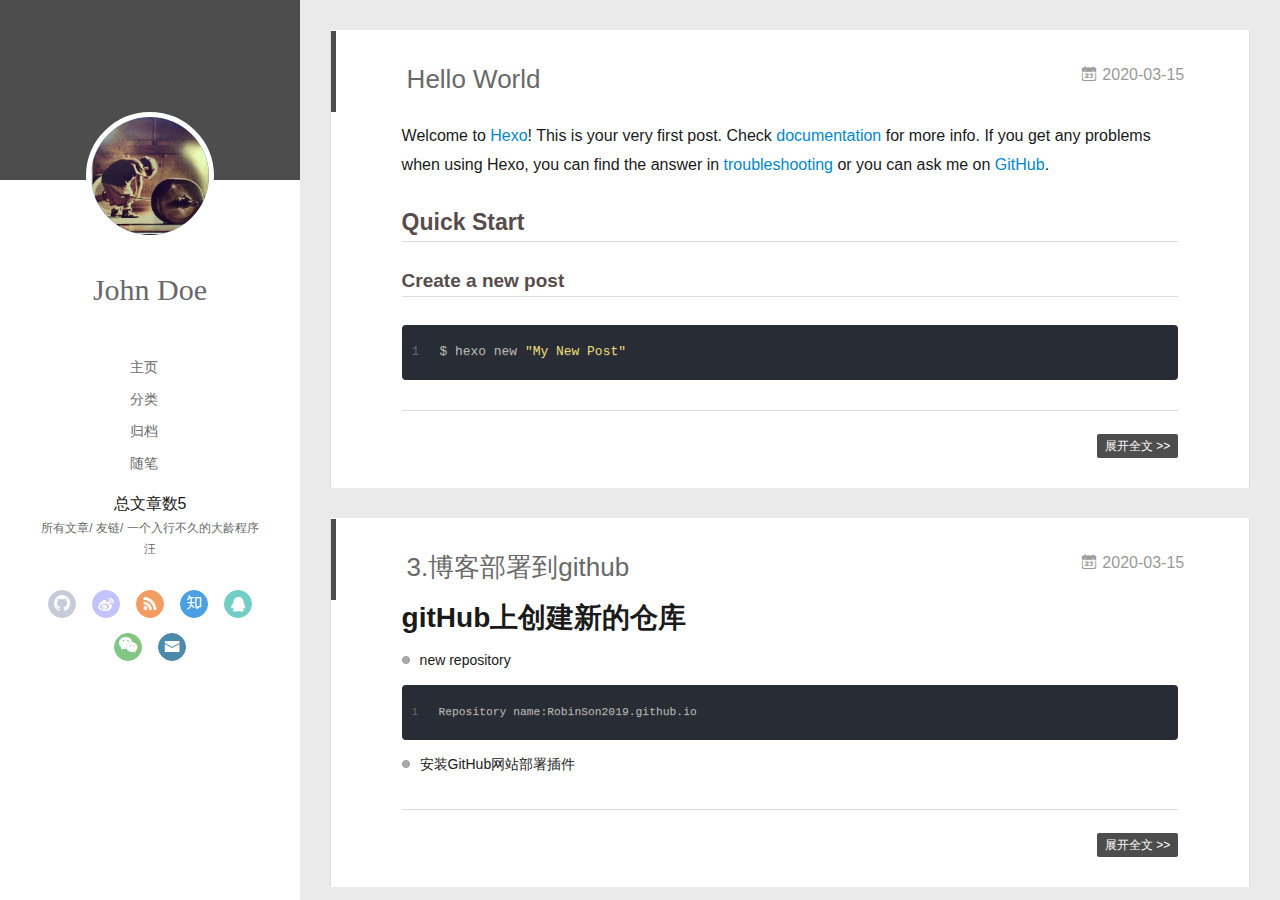
==== commit 2eed4ee9: "Site updated: 2020-03-16 01:13:02" ====
--- a/index.html
+++ b/index.html
@@ -55,11 +55,16 @@
 			
 				<li><a href="/">主页</a></li>
 	        
+				<li><a href="/categories">分类</a></li>
+	        
 				<li><a href="/archives/index.html">归档</a></li>
 	        
 				<li><a href="/tags/%E9%9A%8F%E7%AC%94/">随笔</a></li>
 	        
 			</ul>
+		</nav>
+		<nav>
+		总文章数5
 		</nav>
 		<nav class="header-smart-menu">
     		
@@ -72,7 +77,7 @@
     			
             
     			
-    			<a q-on="click: openSlider(e, 'aboutme')" href="javascript:void(0)">关于我</a>
+    			<a q-on="click: openSlider(e, 'aboutme')" href="javascript:void(0)">一个入行不久的大龄程序汪</a>
     			
             
 		</nav>
@@ -116,6 +121,8 @@
 			</hgroup>
 			
 			
+			
+				
 			
 				
 			
@@ -149,11 +156,13 @@
 				<ul style="width: 70%">
 				
 				
-					<li style="width: 33.333333333333336%"><a href="/">主页</a></li>
-		        
-					<li style="width: 33.333333333333336%"><a href="/archives/index.html">归档</a></li>
-		        
-					<li style="width: 33.333333333333336%"><a href="/tags/%E9%9A%8F%E7%AC%94/">随笔</a></li>
+					<li style="width: 25%"><a href="/">主页</a></li>
+		        
+					<li style="width: 25%"><a href="/categories">分类</a></li>
+		        
+					<li style="width: 25%"><a href="/archives/index.html">归档</a></li>
+		        
+					<li style="width: 25%"><a href="/tags/%E9%9A%8F%E7%AC%94/">随笔</a></li>
 		        
 				</ul>
 			</nav>
@@ -460,7 +469,7 @@
     
     <div class="article-entry" itemprop="articleBody">
       
-        <h2 id="第一章"><a href="#第一章" class="headerlink" title="第一章"></a>第一章</h2><p>内容：</p>
+        <h2 id="第一章"><a href="#第一章" class="headerlink" title="第一章"></a>第一章</h2><p>内容: Hexo博客框架。</p>
         
       
 
@@ -585,7 +594,7 @@
       
         
       
-      <li style="width: 33.333333333333336%" q-on="click: openSlider(e, 'aboutme')"><a href="javascript:void(0)" q-class="active:aboutme">关于我</a></li>
+      <li style="width: 33.333333333333336%" q-on="click: openSlider(e, 'aboutme')"><a href="javascript:void(0)" q-class="active:aboutme">一个入行不久的大龄程序汪</a></li>
       
         
     </ul>
--- a/main.0cf68a.css
+++ b/main.0cf68a.css
@@ -1 +1 @@
-.clearfix:after,.clearfix:before{content:"";display:table}.clearfix:after{clear:both}.left-col.show{box-shadow:0 0 6px 0 rgba(0,0,0,.75)}.mid-col,.mid-col.show .article,.tools-col,.tools-col .tools-section .search-tag.tagcloud .article-tag-list,.tools-col .tools-section .search-ul .search-tag span:hover,.tools-col .tools-section .search-ul .search-time span:hover,.tools-col .tools-section .search-ul .search-title:hover,.tools-col .tools-section .search-wrap .icon{transition:all .2s ease-in;-ms-transition:all .2s ease-in}@-webkit-keyframes leftIn{0%,60%,75%,90%,to{-webkit-animation-timing-function:cubic-bezier(.215,.61,.355,1);animation-timing-function:cubic-bezier(.215,.61,.355,1)}0%{-webkit-transform:translateZ(0);transform:translateZ(0)}60%{-webkit-transform:translate3d(358px,0,0);transform:translate3d(358px,0,0)}75%{-webkit-transform:translate3d(323px,0,0);transform:translate3d(323px,0,0)}90%{-webkit-transform:translate3d(338px,0,0);transform:translate3d(338px,0,0)}to{-webkit-transform:translate3d(333px,0,0);transform:translate3d(333px,0,0)}}@keyframes leftIn{0%,60%,75%,90%,to{-webkit-animation-timing-function:cubic-bezier(.215,.61,.355,1);animation-timing-function:cubic-bezier(.215,.61,.355,1)}0%{-webkit-transform:translateZ(0);transform:translateZ(0)}60%{-webkit-transform:translate3d(358px,0,0);transform:translate3d(358px,0,0)}75%{-webkit-transform:translate3d(323px,0,0);transform:translate3d(323px,0,0)}90%{-webkit-transform:translate3d(338px,0,0);transform:translate3d(338px,0,0)}to{-webkit-transform:translate3d(333px,0,0);transform:translate3d(333px,0,0)}}.mid-col.show{-webkit-animation-duration:.8s;animation-duration:.8s;-webkit-animation-fill-mode:both;animation-fill-mode:both;-webkit-animation-name:leftIn;animation-name:leftIn}@-webkit-keyframes leftOut{0%,60%,75%,90%,to{-webkit-animation-timing-function:cubic-bezier(.215,.61,.355,1);animation-timing-function:cubic-bezier(.215,.61,.355,1)}0%{-webkit-transform:translate3d(333px,0,0);transform:translate3d(333px,0,0)}60%{-webkit-transform:translate3d(-25px,0,0);transform:translate3d(-25px,0,0)}75%{-webkit-transform:translate3d(10px,0,0);transform:translate3d(10px,0,0)}90%{-webkit-transform:translate3d(-5px,0,0);transform:translate3d(-5px,0,0)}to{-webkit-transform:translateZ(0);transform:translateZ(0)}}@keyframes leftOut{0%,60%,75%,90%,to{-webkit-animation-timing-function:cubic-bezier(.215,.61,.355,1);animation-timing-function:cubic-bezier(.215,.61,.355,1)}0%{-webkit-transform:translate3d(333px,0,0);transform:translate3d(333px,0,0)}60%{-webkit-transform:translate3d(-25px,0,0);transform:translate3d(-25px,0,0)}75%{-webkit-transform:translate3d(10px,0,0);transform:translate3d(10px,0,0)}90%{-webkit-transform:translate3d(-5px,0,0);transform:translate3d(-5px,0,0)}to{-webkit-transform:translateZ(0);transform:translateZ(0)}}.mid-col.hide{-webkit-animation-duration:.8s;animation-duration:.8s;-webkit-animation-name:leftOut;animation-name:leftOut}@-webkit-keyframes smallLeftIn{0%,60%,75%,90%,to{-webkit-animation-timing-function:cubic-bezier(.215,.61,.355,1);animation-timing-function:cubic-bezier(.215,.61,.355,1)}0%{-webkit-transform:translateZ(0);transform:translateZ(0)}60%{-webkit-transform:translate3d(325px,0,0);transform:translate3d(325px,0,0)}75%{-webkit-transform:translate3d(290px,0,0);transform:translate3d(290px,0,0)}90%{-webkit-transform:translate3d(305px,0,0);transform:translate3d(305px,0,0)}to{-webkit-transform:translate3d(300px,0,0);transform:translate3d(300px,0,0)}}@keyframes smallLeftIn{0%,60%,75%,90%,to{-webkit-animation-timing-function:cubic-bezier(.215,.61,.355,1);animation-timing-function:cubic-bezier(.215,.61,.355,1)}0%{-webkit-transform:translateZ(0);transform:translateZ(0)}60%{-webkit-transform:translate3d(325px,0,0);transform:translate3d(325px,0,0)}75%{-webkit-transform:translate3d(290px,0,0);transform:translate3d(290px,0,0)}90%{-webkit-transform:translate3d(305px,0,0);transform:translate3d(305px,0,0)}to{-webkit-transform:translate3d(300px,0,0);transform:translate3d(300px,0,0)}}.tools-col.show{-webkit-animation-duration:.8s;animation-duration:.8s;-webkit-animation-fill-mode:both;animation-fill-mode:both;-webkit-animation-name:smallLeftIn;animation-name:smallLeftIn}@-webkit-keyframes smallleftOut{0%,60%,75%,90%,to{-webkit-animation-timing-function:cubic-bezier(.215,.61,.355,1);animation-timing-function:cubic-bezier(.215,.61,.355,1)}0%{-webkit-transform:translate3d(333px,0,0);transform:translate3d(333px,0,0)}60%{-webkit-transform:translate3d(-25px,0,0);transform:translate3d(-25px,0,0)}75%{-webkit-transform:translate3d(10px,0,0);transform:translate3d(10px,0,0)}90%{-webkit-transform:translate3d(-5px,0,0);transform:translate3d(-5px,0,0)}to{-webkit-transform:translateZ(0);transform:translateZ(0)}}@keyframes smallleftOut{0%,60%,75%,90%,to{-webkit-animation-timing-function:cubic-bezier(.215,.61,.355,1);animation-timing-function:cubic-bezier(.215,.61,.355,1)}0%{-webkit-transform:translate3d(333px,0,0);transform:translate3d(333px,0,0)}60%{-webkit-transform:translate3d(-25px,0,0);transform:translate3d(-25px,0,0)}75%{-webkit-transform:translate3d(10px,0,0);transform:translate3d(10px,0,0)}90%{-webkit-transform:translate3d(-5px,0,0);transform:translate3d(-5px,0,0)}to{-webkit-transform:translateZ(0);transform:translateZ(0)}}.tools-col.hide{-webkit-animation-duration:.8s;animation-duration:.8s;-webkit-animation-fill-mode:both;animation-fill-mode:both;-webkit-animation-name:smallleftOut;animation-name:smallleftOut}html{-ms-text-size-adjust:100%;-webkit-text-size-adjust:100%;-webkit-tap-highlight-color:transparent;height:100%}body{margin:0;font-size:14px;font-family:Helvetica Neue,Helvetica,STHeiTi,Arial,sans-serif;line-height:1.5;color:#333;background-color:#fff;min-height:100%}article,aside,details,figcaption,figure,footer,header,hgroup,main,menu,nav,section,summary{display:block}audio,canvas,progress,video{display:inline-block}audio:not([controls]){display:none;height:0}progress{vertical-align:baseline}[hidden],template{display:none}a{background:transparent;text-decoration:none;color:#08c}a:active{outline:0}abbr[title]{border-bottom:1px dotted}b,strong{font-weight:700}dfn{font-style:italic}mark{background:#ff0;color:#000}small{font-size:80%}sub,sup{font-size:75%;line-height:0;position:relative;vertical-align:baseline}sup{top:-.5em}sub{bottom:-.25em}img{border:0;vertical-align:middle;max-width:100%}svg:not(:root){overflow:hidden}pre{overflow:auto;white-space:pre;white-space:pre-wrap;word-wrap:break-word}code,kbd,pre,samp{font-family:monospace,monospace;font-size:1em}button,input,optgroup,select,textarea{color:inherit;font:inherit;margin:0;vertical-align:middle}button,input,select{overflow:visible}button,select{text-transform:none}button,html input[type=button],input[type=reset],input[type=submit]{-webkit-appearance:button;cursor:pointer}[disabled]{cursor:default}button::-moz-focus-inner,input::-moz-focus-inner{border:0;padding:0}input{line-height:normal}input[type=checkbox],input[type=radio]{box-sizing:border-box;padding:0}input[type=number]::-webkit-inner-spin-button,input[type=number]::-webkit-outer-spin-button{height:auto}input[type=search]{-webkit-appearance:textfield;box-sizing:border-box}input[type=search]::-webkit-search-cancel-button,input[type=search]::-webkit-search-decoration{-webkit-appearance:none}fieldset{border:1px solid silver;margin:0 2px;padding:.35em .625em .75em}legend{border:0;padding:0}textarea{overflow:auto;resize:vertical;vertical-align:top}optgroup{font-weight:700}button,input,select,textarea{outline:0}input,textarea{-webkit-user-modify:read-write-plaintext-only}input::-ms-clear,input::-ms-reveal{display:none}input::-moz-placeholder,textarea::-moz-placeholder{color:#999}input:-ms-input-placeholder,textarea:-ms-input-placeholder{color:#999}input::-webkit-input-placeholder,textarea::-webkit-input-placeholder{color:#999}.placeholder{color:#999}table{border-collapse:collapse;border-spacing:0}td,th{padding:0}blockquote,figure,form,h1,h2,h3,h4,h5,h6,p{margin:0}dd,dl,li,ol,ul{margin:0;padding:0}ol,ul{list-style:none outside none}h1,h2,h3{line-height:2;font-weight:400}h1{font-size:18px}h2{font-size:16px}h3{font-size:14px}i{font-style:normal}*{box-sizing:border-box}@font-face{font-family:iconfont;src:url(./fonts/iconfont.b322fa.eot);src:url(./fonts/iconfont.b322fa.eot#iefix) format("embedded-opentype"),url(./fonts/iconfont.8c627f.woff) format("woff"),url(./fonts/iconfont.16acc2.ttf) format("truetype"),url(./fonts/iconfont.45d7ee.svg#iconfont) format("svg")}[class*=" icon-"],[class^=icon-]{font-family:iconfont!important;speak:none;font-size:16px;font-style:normal;font-weight:400;font-variant:normal;text-transform:none;line-height:1;-webkit-font-smoothing:antialiased;-moz-osx-font-smoothing:grayscale}.icon-twitter:before{content:"\E600"}.icon-facebook:before{content:"\E601"}.icon-clock:before{content:"\E602"}.icon-mail:before{content:"\E609"}.icon-link:before{content:"\E6AB"}.icon-search:before{content:"\E65B"}.icon-smile:before{content:"\E64A"}.icon-roundrightfill:before{content:"\E65A"}.icon-list:before{content:"\E682"}.icon-book:before{content:"\E6FE"}.icon-home:before{content:"\E6BB"}.icon-share:before{content:"\E618"}.icon-back:before{content:"\E625"}.icon-qq:before{content:"\E62D"}.icon-weibo:before{content:"\E619"}.icon-segmentfault:before{content:"\E603"}.icon-sort:before{content:"\E700"}.icon-jianshu:before{content:"\E613"}.icon-circle-left:before{content:"\E71F"}.icon-circle-right:before{content:"\E720"}.icon-loading:before{content:"\E614"}.icon-acfun:before{content:"\E604"}.icon-close:before{content:"\E60C"}.icon-tumblr:before{content:"\E6B0"}.icon-calendar:before{content:"\E667"}.icon-rss:before{content:"\E877"}.icon-price-tags:before{content:"\E6F9"}.icon-quo-left:before{content:"\E7F5"}.icon-quo-right:before{content:"\E7F6"}.icon-back1:before{content:"\E64E"}.icon-github:before{content:"\E735"}.icon-film:before{content:"\E7B7"}.icon-weixin:before{content:"\E61F"}.icon-qzone:before{content:"\E680"}.icon-category:before{content:"\E605"}.icon-douban:before{content:"\E64C"}.icon-roundleftfill:before{content:"\E799"}.icon-tuding:before{content:"\E651"}.icon-zhihu:before{content:"\E61B"}.icon-linkedin:before{content:"\E6D4"}.icon-google:before{content:"\E635"}.icon-plane:before{content:"\E62F"}.icon-bilibili:before{content:"\E622"}.icon-psn:before{content:"\E6C7"}body,button,input,select,textarea{color:#1a1a1a;font-family:lucida grande,lucida sans unicode,lucida,helvetica,Hiragino Sans GB,Microsoft YaHei,WenQuanYi Micro Hei,sans-serif;font-size:16px;font-size:1rem;line-height:1.75}body{overflow-y:hidden;background:#eaeaea}#container,body,html{height:100%;overflow-x:hidden;overflow-y:auto}#mobile-nav{display:none}#container{position:relative;min-height:100%}#container .anm-canvas{display:none}#container.show .anm-canvas{display:block;position:fixed}.body-wrap{margin-bottom:80px}.mid-col{position:absolute;right:0;min-height:100%;background:#eaeaea;left:300px;width:auto}.mid-col.show{background:none;opacity:.9}.mid-col.show .article{background:hsla(0,0%,100%,.3)}.left-col{background:#fff;width:300px;position:fixed;opacity:1;transition:all .2s ease-in;height:100%;z-index:999}.left-col .overlay{width:100%;height:180px;position:absolute}.left-col .intrude-less{width:76%;text-align:center;margin:112px auto 0}.left-col #header{width:100%;height:300px;position:relative;border-bottom:1px solid color-border}.left-col #header a{color:#696969}.left-col #header a:hover{color:#b0a0aa}.left-col #header .header-subtitle{text-align:center;color:#999;font-size:14px;line-height:25px;overflow:hidden;text-overflow:ellipsis;display:-webkit-box;-webkit-line-clamp:2;-webkit-box-orient:vertical}.left-col #header .header-menu{font-weight:300;line-height:31px;text-transform:uppercase;float:none;min-height:150px;margin-left:-12px;text-align:center;display:-webkit-box;-webkit-box-orient:horizontal;-webkit-box-pack:center;-webkit-box-align:center}.left-col #header .header-menu li{cursor:default}.left-col #header .header-menu li a{font-size:14px;min-width:300px}.left-col #header .header-smart-menu{font-size:12px;margin-bottom:20px}.left-col #header .header-smart-menu a:after{content:"/"}.left-col #header .header-smart-menu a:last-child:after{content:""}.left-col #header .profilepic{display:block;border:5px solid #fff;border-radius:300px;width:128px;height:128px;margin:0 auto;position:relative;overflow:hidden;background:#88acdb;-webkit-transition:all .2s ease-in;display:-webkit-box;-webkit-box-orient:horizontal;-webkit-box-pack:center;-webkit-box-align:center;text-align:center}.left-col #header .profilepic img{border-radius:300px;opacity:1;-webkit-transition:all .2s ease-in}.left-col #header .profilepic img.show{width:100%;height:100%;opacity:1}.left-col #header .header-author{text-align:center;margin:.67em 0;font-family:Roboto,serif;font-size:30px;transition:.3s}::-webkit-scrollbar{width:10px;height:10px}::-webkit-scrollbar-button{width:0;height:0}::-webkit-scrollbar-button:end:decrement,::-webkit-scrollbar-button:start:increment{display:none}::-webkit-scrollbar-corner{display:block}::-webkit-scrollbar-thumb{border-radius:8px;background-color:rgba(0,0,0,.2)}::-webkit-scrollbar-thumb:hover{border-radius:8px;background-color:rgba(0,0,0,.5)}::-webkit-scrollbar-thumb,::-webkit-scrollbar-track{border-right:1px solid transparent;border-left:1px solid transparent}::-webkit-scrollbar-track:hover{background-color:rgba(0,0,0,.15)}::-webkit-scrollbar-button:start{width:10px;height:10px;background:url(./img/scrollbar_arrow.png) no-repeat 0 0}::-webkit-scrollbar-button:start:hover{background:url(./img/scrollbar_arrow.png) no-repeat -15px 0}::-webkit-scrollbar-button:start:active{background:url(./img/scrollbar_arrow.png) no-repeat -30px 0}::-webkit-scrollbar-button:end{width:10px;height:10px;background:url(./img/scrollbar_arrow.png) no-repeat 0 -18px}::-webkit-scrollbar-button:end:hover{background:url(./img/scrollbar_arrow.png) no-repeat -15px -18px}::-webkit-scrollbar-button:end:active{background:url(./img/scrollbar_arrow.png) no-repeat -30px -18px}.article-entry .highlight,.article-entry pre{background:rgb(40,44,52);margin:10px 0;padding:10px;overflow:auto;color:#fff;font-size:.9em;line-height:22.400000000000002px}.article-entry .gist .gist-file .gist-data .line-numbers,.article-entry .highlight .gutter pre,.article-entry .highlight .gutter pre .line{color:#666}.article-entry code,.article-entry pre{font-family:Source Code Pro,Consolas,Monaco,Menlo,monospace}.article-entry code{background:#eee;padding:0 .3em;border:none}.article-entry pre code{background:none;text-shadow:none;padding:0;color:#fff}.article-entry .highlight{border-radius:4px}.article-entry .highlight pre{border:none;margin:0;padding:0}.article-entry .highlight table{margin:0;width:auto}.article-entry .highlight td{border:none;padding:0}.article-entry .highlight figcaption{color:highlight-comment;line-height:1em;margin-bottom:1em}.article-entry .highlight figcaption:after,.article-entry .highlight figcaption:before{content:"";display:table}.article-entry .highlight figcaption:after{clear:both}.article-entry .highlight figcaption a{float:right}.article-entry .highlight .gutter pre{text-align:right;padding-right:20px}.article-entry .highlight .gutter pre .line{text-shadow:none}.article-entry .highlight .line{color:rgb(182,182,182);font:Console;min-height:19px}.article-entry .gist{margin:0 -20px;border-style:solid;border-color:#ddd;border-width:1px 0;background:#272822;padding:15px 20px 15px 0}.article-entry .gist .gist-file{border:none;font-family:Source Code Pro,Consolas,Monaco,Menlo,monospace;margin:0}.article-entry .gist .gist-file .gist-data{background:none;border:none}.article-entry .gist .gist-file .gist-data .line-numbers{background:none;border:none;padding:0 20px 0 0}.article-entry .gist .gist-file .gist-data .line-data{padding:0!important}.article-entry .gist .gist-file .highlight{margin:0;padding:0;border:none}.article-entry .gist .gist-file .gist-meta{background:#272822;color:highlight-comment;font:.85em Helvetica Neue,Helvetica,Arial,sans-serif;text-shadow:0 0;padding:0;margin-top:1em;margin-left:20px}.article-entry .gist .gist-file .gist-meta a{color:#258fb8;font-weight:400}.article-entry .gist .gist-file .gist-meta a:hover{text-decoration:underline}pre .comment{color:#75715e}pre .class .params,pre .function .keyword,pre .keyword{color:#66d9ef}pre .css .value,pre .doctype,pre .function,pre .params,pre .tag{color:#fff}pre .at_rule,pre .at_rule .keyword,pre .css~* .tag,pre .preprocessor,pre .preprocessor .keyword,pre .title{color:#f92672}pre .attribute,pre .built_in,pre .class,pre .css~* .class,pre .function .title{color:#a6e22e}pre .string,pre .value{color:#e6db74}pre .number{color:#7163d7}pre .css~* .id,pre .id{color:#fd971f}#header .tagcloud a{color:#fff}.tagcloud a{display:inline-block;text-decoration:none;font-weight:400;font-size:10px;color:#fff;height:18px;line-height:18px;float:left;padding:0 5px 0 10px;position:relative;border-radius:0 5px 5px 0;margin:5px 9px 5px 8px;font-family:Menlo,Monaco,Andale Mono,lucida console,Courier New,monospace}.tagcloud a:hover{opacity:.8}.tagcloud a:before{content:" ";width:0;height:0;position:absolute;top:0;left:-18px;border:9px solid transparent}.tagcloud a:after{content:" ";width:4px;height:4px;background-color:#fff;border-radius:4px;box-shadow:0 0 0 1px rgba(0,0,0,.3);position:absolute;top:7px;left:2px}.tagcloud a.color1{background:#ff945c}.tagcloud a.color1:before{border-right-color:#ff945c}.tagcloud a.color2{background:#cc8167}.tagcloud a.color2:before{border-right-color:#cc8167}.tagcloud a.color3{background:#ba8f6c}.tagcloud a.color3:before{border-right-color:#ba8f6c}.tagcloud a.color4{background:#94635c}.tagcloud a.color4:before{border-right-color:#94635c}.tagcloud a.color5{background:#7b5d5f}.tagcloud a.color5:before{border-right-color:#7b5d5f}.article-tag-list .article-tag-list-item{float:left}.article-pop-out .icon-tuding{color:#999;float:left;margin-right:10px;margin-top:6px}.article-category,.article-category .article-tag-list,.article-tag,.article-tag .article-tag-list{float:left}.article-category .icon,.article-tag .icon{color:#999;float:left;margin-right:10px;margin-top:6px}.article-pop-out{float:left}.archive-article-date{color:#999;margin-right:7.6923%;float:right}.archive-article-date .icon{margin:5px 5px 5px 0}.glass{background-color:rgba(54,70,93,.9);z-index:998;transition:opacity .15s;width:100%;height:100%;display:none}.glass,.tagcloud-ctn{left:0;opacity:1;bottom:0;position:fixed;right:0;top:0}.tagcloud-ctn{z-index:90120;background-size:100% 100%}.tagcloud-ctn .tagcloud-global{position:fixed;top:50%;left:50%;margin-top:-115px;margin-left:-315px;width:630px}.tagcloud-ctn .tagcloud-global a{width:80px;height:80px;border-radius:50%;background:#f2992e;color:#fff;display:block;float:left;line-height:80px;text-align:center}.tagcloud-ctn .tagcloud-global .tab-post-types .tab-post-type:first-child .post-type-icon{background:#f2992e}.tagcloud-ctn .tagcloud-global .tab-post-types .tab-post-type:nth-child(2) .post-type-icon{background:#56bc8a}.tagcloud-ctn .tagcloud-global .tab-post-types .tab-post-type:nth-child(3) .post-type-icon{background:#4aa8d8}.tagcloud-ctn .tagcloud-global .tab-post-types .tab-post-type:nth-child(4) .post-type-icon{background:#a77dc2}.tagcloud-ctn .tagcloud-global .tab-post-types .tab-post-type:nth-child(5) .post-type-icon{background:#dd765d}#header .header-nav{width:100%;position:absolute;transition:-webkit-transform .3s ease-in;transition:transform .3s ease-in;transition:transform .3s ease-in,-webkit-transform .3s ease-in}#header .header-nav .social{margin-top:10px;text-align:center;display:-webkit-box;display:-ms-flexbox;display:flex;-ms-flex-wrap:wrap;flex-wrap:wrap;-webkit-box-pack:center;-ms-flex-pack:center;justify-content:center}#header .header-nav .social a{border-radius:50%;display:-moz-inline-stack;display:inline-block;vertical-align:middle;*vertical-align:auto;zoom:1;*display:inline;margin:0 8px 15px;transition:.3s;text-align:center;color:#fff;opacity:.7;width:28px;height:28px;line-height:26px}#header .header-nav .social a:hover{opacity:1}#header .header-nav .social a.weibo{background:#aaf;border:1px solid #aaf}#header .header-nav .social a.weibo:hover{border:1px solid #aaf}#header .header-nav .social a.segmentfault{background:#009a61;border:1px solid #009a61}#header .header-nav .social a.segmentfault:hover{border:1px solid #009a61}#header .header-nav .social a.rss{background:#ef7522;border:1px solid #ef7522}#header .header-nav .social a.rss:hover{border:1px solid #cf5d0f}#header .header-nav .social a.github{background:#afb6ca;border:1px solid #afb6ca}#header .header-nav .social a.github:hover{border:1px solid #909ab6}#header .header-nav .social a.facebook{background:#3b5998;border:1px solid #3b5998}#header .header-nav .social a.facebook:hover{border:1px solid #2d4373}#header .header-nav .social a.google{background:#c83d20;border:1px solid #c83d20}#header .header-nav .social a.google:hover{border:1px solid #9c3019}#header .header-nav .social a.twitter{background:#55cff8;border:1px solid #55cff8}#header .header-nav .social a.twitter:hover{border:1px solid #24c1f6}#header .header-nav .social a.linkedin{background:#005a87;border:1px solid #005a87}#header .header-nav .social a.linkedin:hover{border:1px solid #006b98}#header .header-nav .social a.acfun{background:#fd4c5d;border:1px solid #fd4c5d}#header .header-nav .social a.acfun:hover{border:1px solid #fd4c5d}#header .header-nav .social a.bilibili{background:#e15280;border:1px solid #e15280}#header .header-nav .social a.bilibili:hover{border:1px solid #e15280}#header .header-nav .social a.zhihu{background:#0078d8;border:1px solid #0078d8}#header .header-nav .social a.zhihu:hover{border:1px solid #0078d8}#header .header-nav .social a.douban{background:#06c611;border:1px solid #06c611}#header .header-nav .social a.douban:hover{border:1px solid #06c611}#header .header-nav .social a.mail{background:#005a87;border:1px solid #005a87}#header .header-nav .social a.mail:hover{border:1px solid #006b98}#header .header-nav .social a.jianshu{background:#ff5722;border:1px solid #ff5722}#header .header-nav .social a.jianshu:hover{border:1px solid #ff5722}#header .header-nav .social a.weixin{background:#4caf50;border:1px solid #4caf50}#header .header-nav .social a.weixin:hover{border:1px solid #4caf50}#header .header-nav .social a.qq{background:#34baad;border:1px solid #34baad}#header .header-nav .social a.qq:hover{border:1px solid #34baad}#header .header-nav .social a.psn{background:#086ef6;border:1px solid #086ef6}#header .header-nav .social a.psn:hover{border:1px solid #086ef6}#page-nav{text-align:center;margin-top:30px}#page-nav .page-number{width:20px;height:25px;background:#4d4d4d;display:inline-block;color:#fff;line-height:25px;font-size:12px;margin:0 5px 30px;border-radius:2px}#page-nav .page-number:hover{background:#5e5e5e}#page-nav .current{background:#88acdb;cursor:default}#page-nav .current:hover{background:#88acdb}#page-nav .extend{color:#4d4d4d;margin:0 27px;opacity:1}#page-nav .extend:hover{color:#5e5e5e}#page-nav:hover .extend{opacity:1}.archives-wrap{position:relative;margin:0 30px;padding-right:60px;border-bottom:1px solid #eee;background:#fff}.archives-wrap:first-child{margin-top:30px}.archives-wrap:last-child{margin-bottom:80px}.archives-wrap .archive-year-wrap{line-height:35px;width:200px;position:absolute;padding-top:15px;font-size:1.8em;z-index:1}.archives-wrap .archive-year-wrap a{color:#666;font-weight:700;padding-left:48px}.archives{position:relative}.archives .article-info{border:none}.archives .archive-article{margin-left:200px;padding:20px 0;border-bottom:1px solid #eee;border-top:1px solid #fff;position:relative}.archives .archive-article:first-child{border-top:none}.archives .archive-article:last-child{border-bottom:none}.archives .archive-article-title{font-size:16px;color:#333;transition:color .3s}.archives .archive-article-title:hover{color:#657b83}.archives .archive-article-title span{display:block;color:#a8a8a8;font-size:12px;line-height:14px;height:7px;padding-left:2px}.archives .archive-article-title span:before{display:inline-block;content:"\201C";font-family:serif;font-size:30px;float:left;margin:4px 4px 0 -12px;color:#c8c8c8}.archive-article-inner .icon-clock{margin-right:5px}.archive-article-inner .archive-article-header{position:relative;min-height:36px}.archive-article-inner .article-meta{position:relative;float:right;margin-top:-10px;color:#555;background:none;text-align:right;width:auto}.archive-article-inner .article-meta .article-date time{color:#aaa}.archive-article-inner .article-meta .archive-article-date,.archive-article-inner .article-meta .article-tag-list{margin-right:30px;display:-moz-inline-stack;display:inline-block;vertical-align:middle;zoom:1;color:#666;font-size:14px}.archive-article-inner .article-meta .archive-article-date{cursor:default;font-size:12px;margin-bottom:5px;margin-top:-10px;margin-right:0}.archive-article-inner .article-meta .article-category:before{float:left;margin-top:1px;left:15px}.archive-article-inner .article-meta .article-category .article-category-link{width:auto;max-width:83px;padding-left:10px}.archive-article-inner .article-meta .article-tag-list{margin-top:0}.archive-article-inner .article-meta .article-tag-list:before{left:15px}.archive-article-inner .article-meta .article-tag-list .article-tag-list-item{display:inline-block;width:auto;max-width:83px;padding-left:8px;font-size:12px}.tools-col{width:300px;height:100%;position:fixed;left:0;top:0;z-index:0;padding:0;opacity:0;-webkit-overflow-scrolling:touch;overflow-scrolling:touch}.tools-col.show{opacity:1}.tools-col.hide{z-index:0}.tools-col .tools-nav{display:none}.tools-col .tools-section,.tools-col .tools-wrap{height:100%;color:#e5e5e5;width:360px;overflow:hidden;overflow-y:auto}.tools-col .tools-section ::-webkit-scrollbar,.tools-col .tools-wrap ::-webkit-scrollbar{display:none}.tools-col .tools-section .search-wrap{width:310px;margin:20px 20px 10px;position:relative}.tools-col .tools-section .search-wrap .search-ipt{width:310px;color:#fff;background:none;border:none;border-bottom:2px solid #fff;font-family:Roboto,serif}.tools-col .tools-section .search-wrap .icon{position:absolute;right:0;top:7px;color:#fff;cursor:pointer}.tools-col .tools-section .search-wrap .icon:hover{-webkit-transform:scale(1.2);transform:scale(1.2)}.tools-col .tools-section .search-wrap ::-webkit-input-placeholder{color:#ededed}.tools-col .tools-section .search-tag.tagcloud{text-align:center;position:relative}.tools-col .tools-section .search-tag.tagcloud .search-tag-wording{font-size:12px;float:right;margin:4px 75px 0 0}.tools-col .tools-section .search-tag.tagcloud .search-switch{width:40px;height:25px;display:block}.tools-col .tools-section .search-tag.tagcloud .search-switch input{width:40px;height:14px;position:absolute;top:0;right:30px;z-index:2;border:0;background:0 0;-webkit-appearance:none;outline:0}.tools-col .tools-section .search-tag.tagcloud .search-switch input:before{content:"";width:40px;height:14px;border:1px solid #bdcabc;background-color:#fdfdfd;border-radius:20px;cursor:pointer;display:inline-block;position:relative;vertical-align:middle;box-sizing:content-box;box-shadow:inset 0 0 0 0 #dfdfdf;transition:border .4s,box-shadow .4s;background-clip:content-box}.tools-col .tools-section .search-tag.tagcloud .search-switch input:checked:before{border-color:#64bd63;box-shadow:inset 0 0 0 .16rem #64bd63;background-color:#64bd63;transition:border .4s,box-shadow .4s,background-color 1.2s}.tools-col .tools-section .search-tag.tagcloud .search-switch input:checked:after{left:27px;background:#fff}.tools-col .tools-section .search-tag.tagcloud .search-switch input:after{content:"";width:14px;height:14px;position:absolute;top:16px;left:2px;-webkit-transform:translateY(-50%);border-radius:100%;background-color:#91c0f1;box-shadow:0 1px 1px rgba(0,0,0,.4);transition:left .2s;cursor:pointer}.tools-col .tools-section .search-tag.tagcloud .article-tag-list{display:none;margin:15px 10px 0;padding:10px;background:hsla(0,0%,100%,.2)}.tools-col .tools-section .search-tag.tagcloud .article-tag-list.show{display:block}.tools-col .tools-section .search-tag.tagcloud .a{float:none}.tools-col .tools-section .search-ul{margin-top:10px;color:rgba(77,77,77,.75);-webkit-overflow-scrolling:touch;overflow-scrolling:touch;overflow-y:auto}.tools-col .tools-section .search-ul .search-li{padding:10px 20px;border-bottom:1px dotted #dcdcdc}.tools-col .tools-section .search-ul .search-li:hover{background:hsla(0,0%,100%,.2)}.tools-col .tools-section .search-ul .search-title{overflow:hidden;white-space:nowrap;text-overflow:ellipsis;display:block;color:#fffff8;text-shadow:1px 1px rgba(77,77,77,.25)}.tools-col .tools-section .search-ul .search-title .icon{margin-right:10px;color:#fffdd8}.tools-col .tools-section .search-ul .search-title:hover{color:#fff}.tools-col .tools-section .search-ul .search-tag,.tools-col .tools-section .search-ul .search-time{font-size:12px;color:#fffdd8;margin-right:10px}.tools-col .tools-section .search-ul .search-tag .icon,.tools-col .tools-section .search-ul .search-time .icon{margin-right:0}.tools-col .tools-section .search-ul .search-tag span,.tools-col .tools-section .search-ul .search-time span{cursor:pointer}.tools-col .tools-section .search-ul .search-tag span:hover,.tools-col .tools-section .search-ul .search-time span:hover{color:#fff}.tools-col .tools-section .search-ul .search-time{float:left}.tools-col .tools-section .search-ul .search-tag span{margin-right:5px}.tools-col .tools-section-friends{padding-top:30px}.tools-col .aboutme-wrap{display:-webkit-box;display:-ms-flexbox;display:flex;-webkit-box-align:center;-ms-flex-align:center;align-items:center;-webkit-box-pack:center;-ms-flex-pack:center;justify-content:center;width:100%;height:100%;color:#fffdd8;text-shadow:1px 1px rgba(77,77,77,.45)}.body-wrap>article{position:relative}@-webkit-keyframes cd-bounce-1{0%{opacity:0;-webkit-transform:scale(1)}60%{opacity:1;-webkit-transform:scale(1.01)}to{-webkit-transform:scale(1)}}@keyframes cd-bounce-1{0%{opacity:0;-webkit-transform:scale(1);transform:scale(1)}60%{opacity:1;-webkit-transform:scale(1.01);transform:scale(1.01)}to{-webkit-transform:scale(1);transform:scale(1)}}.article{margin:30px;position:relative;border:1px solid #ddd;border-top:1px solid #fff;border-bottom:1px solid #fff;background:#fff;transition:all .2s ease-in}.article img{max-width:100%}.article-inner h1.article-title,.article-title{color:#696969;margin-left:0;font-weight:300;line-height:35px;margin-bottom:20px;font-size:26px;transition:color .3s}.article-header{border-left:5px solid #4d4d4d;padding:30px 0 15px 25px;padding-left:7.6923%}.article-meta{width:150px;font-size:14;text-align:right;position:absolute;right:0;top:23px;text-align:center;z-index:1}.article-meta time{color:#aaa}.article-meta time .icon-clock{margin-right:8px;font-size:16px}.article-more-link{margin-top:0;text-align:left;float:right}.article-more-link a{background:#4d4d4d;color:#fff;font-size:12px;padding:5px 8px;line-height:16px;border-radius:2px;transition:background .3s}.article-more-link a:hover{background:#3c3c3c}.article-more-link a.hidden{visibility:hidden}.article-info.info-on-right{margin:10px 0 0;float:right}.article-info-index.article-info{padding-top:20px;margin:30px 7.6923% 0;min-height:72px;border-top:1px solid #ddd}.article-info-post.article-info{padding:0;border:none;margin:-30px 0 20px 7.6923%}.article-inner p{margin:0 0 1.75em}.article-inner{border-color:#d1d1d1}.article-inner h1{font-size:28px;font-size:1.75rem;line-height:1.25;margin-top:2em;margin-bottom:1em}.article-inner h2{font-size:23px;font-size:1.4375rem;line-height:1.2173913043;margin-top:2.4347826087em;margin-bottom:1.2173913043em}.article-inner h3{font-size:19px;font-size:1.1875rem;line-height:1.1052631579;margin-top:2.9473684211em;margin-bottom:1.4736842105em}.article-inner h4,.article-inner h5,.article-inner h6{font-size:16px;font-size:1rem;line-height:1.3125;margin-top:3.5em;margin-bottom:1.75em}.article-inner h4{letter-spacing:.140625em;text-transform:uppercase}.article-inner h6{font-style:italic}.article-inner h1,.article-inner h2,.article-inner h3,.article-inner h4,.article-inner h5,.article-inner h6{font-weight:900}.article-inner h1:first-child,.article-inner h2:first-child,.article-inner h3:first-child,.article-inner h4:first-child,.article-inner h5:first-child,.article-inner h6:first-child{margin-top:0}.article-inner h1:first-child{margin-bottom:10px;display:inline}.article-entry{line-height:1.8em;padding-right:7.6923%;padding-left:7.6923%}.article-entry p{margin-top:10px}.article-entry li code,.article-entry p code{padding:1px 3px;margin:0 3px;background:#ddd;border:1px solid #ccc;font-family:Menlo,Monaco,Andale Mono,lucida console,Courier New,monospace;word-wrap:break-word;font-size:14px}.article-entry blockquote{background:#ddd;border-left:5px solid #ccc;padding:15px 20px;margin-top:10px;border-left:5px solid #657b83;background:#f6f6f6}.article-entry blockquote p{margin-top:0;margin-bottom:0}.article-entry em{font-style:italic}.article-entry ul li:before{content:"";width:6px;height:6px;border:1px solid #999;border-radius:10px;background:#aaa;display:inline-block;margin-right:10px;float:left;margin-top:10px}.article-entry ol{counter-reset:item}.article-entry ol li:before{counter-increment:item;content:counter(item) ".";margin-right:10px}.article-entry ol,.article-entry ul{font-size:14px;margin:10px 0}.article-entry li ol,.article-entry li ul{margin-left:30px}.article-entry li ol li:before,.article-entry li ul li:before{content:"";background:#dedede}.article-entry h1{margin-top:30px}.article-entry h2,.article-entry h3,.article-entry h4,.article-entry h5,.article-entry h6{margin-top:20px;font-weight:700;color:#574c4c;padding-bottom:5px;border-bottom:1px solid #ddd}.article-entry video{max-width:100%}.article-entry strong{font-weight:700}.article-entry .caption{display:block;font-size:.8em;color:#aaa}.article-entry hr{height:0;margin-top:20px;margin-bottom:20px;border-left:0;border-right:0;border-top:1px solid #ddd;border-bottom:1px solid #fff}.article-entry pre{line-height:1.5;margin-top:10px;padding:5px 15px;overflow-x:auto;color:#657b83;border:1px solid #ccc;text-shadow:0 1px #444;font-family:Menlo,Monaco,Andale Mono,lucida console,Courier New,monospace}.article-entry pre code{font-size:14px}.article-entry table{width:100%;border:1px solid #dedede;margin:15px 0;border-collapse:collapse}.article-entry table td,.article-entry table tr{height:35px}.article-entry table thead tr{background:#f8f8f8}.article-entry table tbody tr:hover{background:#efefef}.article-entry table td,.article-entry table th{border:1px solid #dedede;padding:0 10px}.article-entry figure table{border:none;width:auto;margin:0}.article-entry figure table tbody tr:hover{background:none}#article-nav{margin:0 0 20px;padding:0 32px 10px;min-height:30px}#article-nav .article-nav-link-wrap{font-size:14px}#article-nav .article-nav-link-wrap .article-nav-title{display:inline-block;font-size:16px;transition:color .3s}#article-nav .article-nav-link-wrap:hover .article-nav-title,#article-nav .article-nav-link-wrap:hover i{color:#4d4d4d}#article-nav #article-nav-older{float:right}#disqus_thread,#gitment-ctn,#SOHUCS,.cloud-tie-wrapper,.duoshuo{padding:0 30px!important;min-height:20px}#SOHUCS #SOHU_MAIN .module-cmt-list .block-cont-gw{border-bottom:1px dashed #c8c8c8!important}.share-wrap{min-height:20px}.share-btn{float:right;position:relative}.share-icons{display:-webkit-box;display:-ms-flexbox;display:flex;-webkit-box-pack:center;-ms-flex-pack:center;justify-content:center;-webkit-box-align:center;-ms-flex-align:center;align-items:center;-ms-flex-wrap:wrap;flex-wrap:wrap}.share-icons a{border:1px solid #fff;border-radius:50%;display:-moz-inline-stack;display:inline-block;vertical-align:middle;zoom:1;margin:10px;transition:.3s;text-align:center;color:#fff;opacity:.7;width:28px;height:28px;line-height:26px;text-shadow:1px 1px 1px #509eb7}.share-icons a:active{color:#fff}.share-icons a:hover{-webkit-transform:scale(1.2);transform:scale(1.2)}.share-icons a.share-outer{border:none;color:#fff;background:#4d4d4d;text-shadow:none}.page-modal{position:fixed;top:24%;left:50%;z-index:1001;padding:20px;text-align:center;color:#727272;background:#fff;border-radius:4px;box-shadow:0 2px 5px 0 rgba(0,0,0,.16),0 2px 10px 0 rgba(0,0,0,.12);opacity:0;-webkit-transform:translate(-50%,-200%);transform:translate(-50%,-200%)}.page-modal p{margin-bottom:10px}.page-modal.ready{visibility:hidden;display:block;-webkit-transform:translate(-50%,-100%);transform:translate(-50%,-100%);transition:.3s}.page-modal.in{visibility:visible;opacity:1;-webkit-transform:translate(-50%);transform:translate(-50%)}.page-modal .close{position:absolute;right:15px;top:15px;color:rgba(0,0,0,.2);font-size:16px;line-height:20px}.page-modal .close:active,.page-modal .close:hover{color:rgba(0,0,0,.4)}.mask{visibility:hidden;position:fixed;top:0;left:0;bottom:0;z-index:1000;width:100%;height:100%;background:#000;opacity:0;filter:alpha(opacity=0);pointer-events:none;transition:.3s ease-in-out}.mask.in{visibility:visible;pointer-events:auto;opacity:.3}.page-reward{margin:60px 0;text-align:center}.page-reward .page-reward-btn{position:relative;display:inline-block;width:56px;height:56px;line-height:56px;font-size:20px;color:#fff;background:#f44336;border-radius:50%;box-shadow:0 2px 5px 0 rgba(0,0,0,.16),0 2px 10px 0 rgba(0,0,0,.12);transition:.4s ease-in-out}.page-reward .page-reward-btn:active,.page-reward .page-reward-btn:hover{box-shadow:0 6px 12px rgba(0,0,0,.2),0 4px 15px rgba(0,0,0,.2)}.page-reward .page-reward-btn .tooltip-item{display:block;width:56px;height:56px}.page-reward .reward-box{display:-webkit-box;display:-ms-flexbox;display:flex;-ms-flex-pack:distribute;justify-content:space-around}.page-reward .reward-p{color:#fff;font-weight:700;text-shadow:1px 1px 1px #45b9e0}.page-reward .reward-p .icon{margin:0 10px;color:#ddd}.page-reward .reward-type{font-size:16px;display:block;color:#4d4d4d;margin:20px 0 0}.page-reward .reward-img{width:130px;height:130px;border:6px solid #fff;border-radius:3px}.wrap-side-operation{position:fixed;right:40px;bottom:50px;z-index:999;font-size:14px}.wrap-side-operation .icon-plane{color:#fff;text-shadow:1px 1px 1px #509eb7;opacity:.7;font-size:52px;line-height:40px;width:40px;text-align:center;display:block}.mod-side-operation{width:40px;text-align:center}.jump-container:hover .icon-back{background:rgba(36,193,246,.9)}.jump-container,.toc-container{position:relative;cursor:pointer;width:40px;height:40px;opacity:.8}.jump-plan-container{position:absolute;top:-11px;left:-4px;width:50px;height:61px;overflow:hidden}.jump-plan-container .jump-plane{display:block;position:absolute;width:42px;height:66px;-webkit-transform:translateY(68px);transform:translateY(68px);left:-2px}.mod-side-operation__jump-to-top .icon-back{transition:.3s;color:#fff;background:#ccc;-webkit-transform:rotate(90deg);transform:rotate(90deg);font-size:32px;line-height:40px;width:40px;text-align:center;display:block}.mod-side-operation__jump-to-top .icon-back:hover{background:#24c1f6;color:#24c1f6}.toc-container.tooltip-left{background:#ccc;margin-top:10px;transition:.3s}.toc-container.tooltip-left:hover{background:rgba(36,193,246,.9)}.toc-container.tooltip-left .icon-font{font-size:22px;line-height:40px;color:#fff}.toc-container.tooltip-left .tooltip{width:40px;height:40px;top:0;left:0}.toc-container.tooltip-left .tooltip-east .tooltip-content{min-height:100px;text-align:left;padding:5px 0 5px 20px;right:4.7em;min-width:200px;width:auto;font-size:14px;text-shadow:1px 1px 1px #398199;bottom:-10px;-webkit-transform-origin:100% 100%;transform-origin:100% 100%;-webkit-transform:translate3d(0,-10px,0) rotate3d(1,1,1,-30deg);transform:translate3d(0,-10px,0) rotate3d(1,1,1,-30deg)}.toc-container.tooltip-left .tooltip-east .tooltip-content a{color:#fff}.toc-container.tooltip-left .tooltip-east .tooltip-content:after{top:auto;bottom:23px}.toc-container.tooltip-left .tooltip-east .tooltip-content .toc-article{max-height:500px;overflow-x:hidden;overflow-y:auto}.toc-container.tooltip-left .tooltip-east .tooltip-content .toc-article li ol,.toc-container.tooltip-left .tooltip-east .tooltip-content .toc-article li ul{margin-left:30px}.toc-container.tooltip-left .tooltip-east .tooltip-content .toc-article li{white-space:nowrap}.toc-container.tooltip-left .tooltip:hover .tooltip-content{bottom:-10px;-webkit-transform:translate(0);transform:translate(0)}.tooltip-left .tooltip{position:absolute;z-index:999;cursor:pointer;width:28px;height:28px;top:-10px;right:10px}.tooltip-left .tooltip:hover a.share-outer{background:#24c1f6}@-webkit-keyframes pulse{0%{-webkit-transform:scale3d(.5,.5,1)}to{-webkit-transform:scaleX(1)}}@keyframes pulse{0%{-webkit-transform:scale3d(.5,.5,1);transform:scale3d(.5,.5,1)}to{-webkit-transform:scaleX(1);transform:scaleX(1)}}.tooltip-left .tooltip-content{position:absolute;background:rgba(36,193,246,.9);z-index:9999;width:200px;bottom:50%;margin-bottom:-10px;border-radius:20px;font-size:1.1em;text-align:center;color:#fff;opacity:0;cursor:default;pointer-events:none;-webkit-font-smoothing:antialiased;transition:opacity .3s,-webkit-transform .3s;transition:opacity .3s,transform .3s;transition:opacity .3s,transform .3s,-webkit-transform .3s}.tooltip-left .tooltip-west .tooltip-content{left:3.5em;-webkit-transform-origin:-2em 50%;transform-origin:-2em 50%;-webkit-transform:translate3d(0,50%,0) rotate3d(1,1,1,30deg);transform:translate3d(0,50%,0) rotate3d(1,1,1,30deg)}.tooltip-left .tooltip-east .tooltip-content{right:3.5em;-webkit-transform-origin:calc(100% + 2em) 50%;transform-origin:calc(100% + 2em) 50%;-webkit-transform:translate3d(0,50%,0) rotate3d(1,1,1,-30deg);transform:translate3d(0,50%,0) rotate3d(1,1,1,-30deg)}.tooltip-left .tooltip:hover .tooltip-content{opacity:1;-webkit-transform:translate3d(0,50%,0) rotate3d(0,0,0,0);transform:translate3d(0,50%,0) rotate3d(0,0,0,0);pointer-events:auto}.tooltip-left .tooltip-content:after,.tooltip-left .tooltip-content:before{content:"";position:absolute}.tooltip-left .tooltip-content:before{height:100%;width:3em}.tooltip-left .tooltip-content:after{width:2em;height:2em;top:50%;margin:-1em 0 0;background:url(./fonts/tooltip.4004ff.svg) no-repeat 50%;background-size:100%}.tooltip-left .tooltip-west .tooltip-content:after,.tooltip-left .tooltip-west .tooltip-content:before{right:99%}.tooltip-left .tooltip-east .tooltip-content:after,.tooltip-left .tooltip-east .tooltip-content:before{left:99%}.tooltip-left .tooltip-east .tooltip-content:after{-webkit-transform:scaleX(-1);transform:scaleX(-1)}.tooltip-top .tooltip{display:inline;position:relative;z-index:999}.tooltip-top .tooltip:after{content:"";position:absolute;width:100%;height:20px;bottom:100%;left:50%;pointer-events:none;-webkit-transform:translateX(-50%);transform:translateX(-50%)}.tooltip-top .tooltip:hover:after{pointer-events:auto}.tooltip-top .tooltip-content{position:absolute;z-index:9999;width:370px;left:50%;bottom:100%;font-size:20px;line-height:1.4;text-align:center;font-weight:400;color:#4d4d4d;background:transparent;opacity:0;margin:0 0 -10px -185px;cursor:default;pointer-events:none;font-family:Satisfy,cursive;-webkit-font-smoothing:antialiased;transition:opacity .3s .3s;padding-bottom:80px}.tooltip-top .tooltip:hover .tooltip-content{opacity:1;pointer-events:auto;transition-delay:0s}.tooltip-top .tooltip-content span{display:block}.tooltip-top .tooltip-text{border-bottom:10px solid #4d4d4d;overflow:hidden;-webkit-transform:scaleX(0);transform:scaleX(0);transition:-webkit-transform .3s .3s;transition:transform .3s .3s;transition:transform .3s .3s,-webkit-transform .3s .3s}.tooltip-top .tooltip:hover .tooltip-text{transition-delay:0s;-webkit-transform:scaleX(1);transform:scaleX(1)}.tooltip-top .tooltip-inner{background:rgba(36,193,246,.9);padding:40px;-webkit-transform:translate3d(0,100%,0);transform:translate3d(0,100%,0);webkit-transition:-webkit-transform .3s;transition:-webkit-transform .3s;transition:transform .3s;transition:transform .3s,-webkit-transform .3s}.tooltip-top .tooltip:hover .tooltip-inner{transition-delay:.3s;-webkit-transform:translateZ(0);transform:translateZ(0)}.tooltip-top .tooltip-content:after{content:"";left:50%;border:solid transparent;height:0;width:0;position:absolute;pointer-events:none;border-color:transparent;border-top-color:#4d4d4d;border-width:10px;margin-left:-10px}#footer{font-size:12px;font-family:Menlo,Monaco,Andale Mono,lucida console,Courier New,monospace;text-shadow:0 1px #fff;position:absolute;bottom:30px;opacity:.6;width:100%;text-align:center}#footer .outer{padding:0 30px}.footer-left{float:left}.footer-right{float:right}@media screen and (max-width:800px){#container,body,html{height:auto;overflow-x:hidden;overflow-y:auto}#mobile-nav{display:block}.body-wrap{margin-bottom:0}.left-col{display:none}.mid-col{left:0}#header .header-nav,.mid-col{position:relative}.wrap-side-operation{display:none}.cloud-tie-wrapper{padding:0;min-height:20px}.tools-col{left:-300px;width:300px}.tools-col .tools-wrap{padding-top:48px}.tools-col .tools-section,.tools-col .tools-wrap{width:300px}.tools-col .tools-section .search-wrap,.tools-col .tools-wrap .search-wrap{width:280px}.tools-col .tools-section .search-tag.tagcloud,.tools-col .tools-wrap .search-tag.tagcloud{margin-right:-30px}.tools-col .tools-section .search-ul .search-li,.tools-col .tools-wrap .search-ul .search-li{padding:5px 20px}.tools-col.show .header-menu.tools-nav{display:block}#container .header-author.fixed{position:fixed;top:-29px;width:100%;color:#ddd}.mobile-mask{width:100%;height:100%;position:fixed;top:0;left:0;background:rgba(0,0,0,.85);z-index:999}.btnctn{position:fixed;width:50px;height:50px;top:-5px;z-index:4}.btnctn .slider-trigger{position:absolute;z-index:101;width:42px;height:42px;text-align:center;line-height:50px}.btnctn .slider-trigger.back{top:0;left:0}.btnctn .slider-trigger.list{bottom:0;left:0}.btnctn .slider-trigger:hover{background:#444}.btnctn .slider-trigger .icon{font-size:24px;color:#fff}.article-header{border-left:none;padding:0;border-bottom:1px dotted #ddd}.article-header h1{margin-bottom:10px}.article-header .archive-article-date{float:none}.header-subtitle .icon{margin:0 10px;color:#d0d0d0}.article-info-index.article-info{min-height:40px;padding-top:10px;margin:0;border-top:1px solid #ddd}.article-info-post.article-info{margin:0;padding-top:10px;border:none}#viewer-box .viewer-box-l{font-size:14px}.article-nav-link-wrap{margin:5px 0;display:block;clear:both}.article-nav-link-wrap .icon-circle-right{float:left;margin:6px 4px 0 0}.article{padding:10px;margin:10px 0;border:0;font-size:16px;color:#555}.article .article-more-link{margin:0}.article .article-entry{padding:10px 0 30px}.article .article-inner h1.article-title,.article .article-title{font-size:18px;font-weight:300;display:block;margin:0}.article .article-meta{width:auto;height:30px;margin-top:-5px;position:ralative}.article .article-meta .article-date{font-size:12px;border-radius:0;color:#666;background:none;height:auto;padding:0;margin:0;width:100%;text-align:left;margin-left:10px}.article .article-meta .article-date time{width:auto;float:right;margin-right:10px}.article .article-meta .article-tag-list{margin-top:7px;position:absolute;right:10px;top:0}.article .article-meta .article-tag-list:before{float:left;margin-top:1px;left:0}.article .article-meta .article-tag-list .article-tag-list-item{float:left;padding-left:0;width:auto;max-width:83px}.article .article-meta .article-category{margin-top:7px;position:absolute;right:10px;top:-30px}.article .article-meta .article-category:before{float:left;margin-top:1px;left:15px}.article .article-meta .article-category .article-category-link{max-width:83px;width:auto;padding-left:10px}.article #article-nav-older{float:none;display:block}.share{padding:3px 10px}#disqus_thread,.duoshuo{padding:0 13px}#article-nav{margin:0;padding:5px 10px 10px}#article-nav #article-nav-older{float:none}#article-nav .article-nav-link-wrap .article-nav-title{font-size:16px}#page-nav .extend{opacity:1}.instagram .open-ins{left:2px;top:-30px;color:#aaa}.info-on-right{float:none}.archives-wrap{margin:10px 10px 0;padding:10px}.archives-wrap .archive-article-title{font-size:16px}.archives-wrap .archive-year-wrap{position:relative;padding:0}.archives-wrap .archive-year-wrap a{padding:0}.archives-wrap .article-meta .archive-article-date{font-size:12px;margin-right:10px;margin-top:-5px}.archives-wrap .article-meta .article-tag-list-link{font-size:12px}.archives .archive-article{padding:10px 0;margin-left:0}#footer{position:relative;bottom:0}#footer .footer-left{float:none;margin-bottom:10px}#footer .footer-right{float:none}#mobile-nav .header-author{margin:0;position:relative;z-index:2;color:#424242}#mobile-nav .overlay{height:110px;position:absolute;width:100%;z-index:2;background:#4d4d4d}#mobile-nav #header{padding:10px 0 0}#mobile-nav #header .profilepic{display:block;position:relative;z-index:100}.header-menu{height:auto;margin:10px 0 20px}.header-menu.tools-nav{display:none;position:fixed;left:0;width:100%;z-index:9999}.header-menu.tools-nav ul{margin-right:28px}.header-menu.tools-nav li,.header-menu.tools-nav ul{border-color:#fff}.header-menu.tools-nav li a,.header-menu.tools-nav ul a{color:#fff}.header-menu.tools-nav li a.active,.header-menu.tools-nav ul a.active{background:#81b5cc}.header-menu ul{text-align:center;cursor:default;display:-webkit-box;display:-ms-flexbox;display:flex;margin:0 auto;-webkit-box-align:center;-ms-flex-align:center;align-items:center;-ms-flex-pack:distribute;justify-content:space-around;position:relative;z-index:1;border:1px solid #a0a0a0;border-radius:3px}.header-menu li{border-left:1px solid #a0a0a0}.header-menu li:first-child{border-left:0}.header-menu li:last-child{border-right:0}.header-menu li a{font-size:14px;overflow:hidden;text-overflow:ellipsis;white-space:nowrap;display:block;color:#a0a0a0}.header-menu li a.active{color:#eaeaea;background:#a0a0a0}.profilepic{display:block;border:5px solid #fff;border-radius:300px;width:128px;height:128px;margin:0 auto;position:relative;overflow:hidden;background:#88acdb;-webkit-transition:all .2s ease-in;display:-webkit-box;-webkit-box-orient:horizontal;-webkit-box-pack:center;-webkit-box-align:center;text-align:center}.header-author{text-align:center;margin:.67em 0;font-family:Roboto,serif;font-size:30px;transition:.3s}.header-subtitle{text-align:center;color:#999;font-size:14px;line-height:25px;overflow:hidden;text-overflow:ellipsis;display:-webkit-box;-webkit-line-clamp:2;-webkit-box-orient:vertical;padding:0 24px}}/*! PhotoSwipe Default UI CSS by Dmitry Semenov | photoswipe.com | MIT license */.pswp__button{width:44px;height:44px;position:relative;background:none;cursor:pointer;overflow:visible;-webkit-appearance:none;display:block;border:0;padding:0;margin:0;float:right;opacity:.75;transition:opacity .2s;box-shadow:none}.pswp__button:focus,.pswp__button:hover{opacity:1}.pswp__button:active{outline:none;opacity:.9}.pswp__button::-moz-focus-inner{padding:0;border:0}.pswp__ui--over-close .pswp__button--close{opacity:1}.pswp__button,.pswp__button--arrow--left:before,.pswp__button--arrow--right:before{background:url(./img/default-skin.png) 0 0 no-repeat;background-size:264px 88px;width:44px;height:44px}@media (-webkit-min-device-pixel-ratio:1.1),(-webkit-min-device-pixel-ratio:1.09375),(min-resolution:1.1dppx),(min-resolution:105dpi){.pswp--svg .pswp__button,.pswp--svg .pswp__button--arrow--left:before,.pswp--svg .pswp__button--arrow--right:before{background-image:url(./fonts/default-skin.b257fa.svg)}.pswp--svg .pswp__button--arrow--left,.pswp--svg .pswp__button--arrow--right{background:none}}.pswp__button--close{background-position:0 -44px}.pswp__button--share{background-position:-44px -44px}.pswp__button--fs{display:none}.pswp--supports-fs .pswp__button--fs{display:block}.pswp--fs .pswp__button--fs{background-position:-44px 0}.pswp__button--zoom{display:none;background-position:-88px 0}.pswp--zoom-allowed .pswp__button--zoom{display:block}.pswp--zoomed-in .pswp__button--zoom{background-position:-132px 0}.pswp--touch .pswp__button--arrow--left,.pswp--touch .pswp__button--arrow--right{visibility:hidden}.pswp__button--arrow--left,.pswp__button--arrow--right{background:none;top:50%;margin-top:-50px;width:70px;height:100px;position:absolute}.pswp__button--arrow--left{left:0}.pswp__button--arrow--right{right:0}.pswp__button--arrow--left:before,.pswp__button--arrow--right:before{content:"";top:35px;background-color:rgba(0,0,0,.3);height:30px;width:32px;position:absolute}.pswp__button--arrow--left:before{left:6px;background-position:-138px -44px}.pswp__button--arrow--right:before{right:6px;background-position:-94px -44px}.pswp__counter,.pswp__share-modal{-webkit-user-select:none;-moz-user-select:none;-ms-user-select:none;user-select:none}.pswp__share-modal{display:block;background:rgba(0,0,0,.5);width:100%;height:100%;top:0;left:0;padding:10px;position:absolute;z-index:1600;opacity:0;transition:opacity .25s ease-out;-webkit-backface-visibility:hidden;will-change:opacity}.pswp__share-modal--hidden{display:none}.pswp__share-tooltip{z-index:1620;position:absolute;background:#fff;top:56px;border-radius:2px;display:block;width:auto;right:44px;box-shadow:0 2px 5px rgba(0,0,0,.25);-webkit-transform:translateY(6px);transform:translateY(6px);transition:-webkit-transform .25s;transition:transform .25s;transition:transform .25s,-webkit-transform .25s;-webkit-backface-visibility:hidden;will-change:transform}.pswp__share-tooltip a{display:block;padding:8px 12px;font-size:14px;line-height:18px}.pswp__share-tooltip a,.pswp__share-tooltip a:hover{color:#000;text-decoration:none}.pswp__share-tooltip a:first-child{border-radius:2px 2px 0 0}.pswp__share-tooltip a:last-child{border-radius:0 0 2px 2px}.pswp__share-modal--fade-in{opacity:1}.pswp__share-modal--fade-in .pswp__share-tooltip{-webkit-transform:translateY(0);transform:translateY(0)}.pswp--touch .pswp__share-tooltip a{padding:16px 12px}a.pswp__share--facebook:before{content:"";display:block;width:0;height:0;position:absolute;top:-12px;right:15px;border:6px solid transparent;border-bottom-color:#fff;-webkit-pointer-events:none;-moz-pointer-events:none;pointer-events:none}a.pswp__share--facebook:hover{background:#3e5c9a;color:#fff}a.pswp__share--facebook:hover:before{border-bottom-color:#3e5c9a}a.pswp__share--twitter:hover{background:#55acee;color:#fff}a.pswp__share--pinterest:hover{background:#ccc;color:#ce272d}a.pswp__share--download:hover{background:#ddd}.pswp__counter{position:absolute;left:0;top:0;height:44px;font-size:13px;line-height:44px;color:#fff;opacity:.75;padding:0 10px}.pswp__caption{position:absolute;left:0;bottom:0;width:100%;min-height:44px}.pswp__caption small{font-size:11px;color:#bbb}.pswp__caption__center{text-align:left;max-width:420px;margin:0 auto;font-size:13px;padding:10px;line-height:20px;color:#ccc}.pswp__caption--empty{display:none}.pswp__caption--fake{visibility:hidden}.pswp__preloader{width:44px;height:44px;position:absolute;top:0;left:50%;margin-left:-22px;opacity:0;transition:opacity .25s ease-out;will-change:opacity;direction:ltr}.pswp__preloader__icn{width:20px;height:20px;margin:12px}.pswp__preloader--active{opacity:1}.pswp__preloader--active .pswp__preloader__icn{background:url(./img/preloader.gif) 0 0 no-repeat}.pswp--css_animation .pswp__preloader--active{opacity:1}.pswp--css_animation .pswp__preloader--active .pswp__preloader__icn{-webkit-animation:clockwise .5s linear infinite;animation:clockwise .5s linear infinite}.pswp--css_animation .pswp__preloader--active .pswp__preloader__donut{-webkit-animation:donut-rotate 1s cubic-bezier(.4,0,.22,1) infinite;animation:donut-rotate 1s cubic-bezier(.4,0,.22,1) infinite}.pswp--css_animation .pswp__preloader__icn{background:none;opacity:.75;width:14px;height:14px;position:absolute;left:15px;top:15px;margin:0}.pswp--css_animation .pswp__preloader__cut{position:relative;width:7px;height:14px;overflow:hidden}.pswp--css_animation .pswp__preloader__donut{box-sizing:border-box;width:14px;height:14px;border:2px solid #fff;border-radius:50%;border-left-color:transparent;border-bottom-color:transparent;position:absolute;top:0;left:0;background:none;margin:0}@media screen and (max-width:1024px){.pswp__preloader{position:relative;left:auto;top:auto;margin:0;float:right}}@-webkit-keyframes clockwise{0%{-webkit-transform:rotate(0deg);transform:rotate(0deg)}to{-webkit-transform:rotate(1turn);transform:rotate(1turn)}}@keyframes clockwise{0%{-webkit-transform:rotate(0deg);transform:rotate(0deg)}to{-webkit-transform:rotate(1turn);transform:rotate(1turn)}}@-webkit-keyframes donut-rotate{0%{-webkit-transform:rotate(0);transform:rotate(0)}50%{-webkit-transform:rotate(-140deg);transform:rotate(-140deg)}to{-webkit-transform:rotate(0);transform:rotate(0)}}@keyframes donut-rotate{0%{-webkit-transform:rotate(0);transform:rotate(0)}50%{-webkit-transform:rotate(-140deg);transform:rotate(-140deg)}to{-webkit-transform:rotate(0);transform:rotate(0)}}.pswp__ui{-webkit-font-smoothing:auto;visibility:visible;opacity:1;z-index:1550}.pswp__top-bar{position:absolute;left:0;top:0;height:44px;width:100%}.pswp--has_mouse .pswp__button--arrow--left,.pswp--has_mouse .pswp__button--arrow--right,.pswp__caption,.pswp__top-bar{-webkit-backface-visibility:hidden;will-change:opacity;transition:opacity 333ms cubic-bezier(.4,0,.22,1)}.pswp--has_mouse .pswp__button--arrow--left,.pswp--has_mouse .pswp__button--arrow--right{visibility:visible}.pswp__caption,.pswp__top-bar{background-color:rgba(0,0,0,.5)}.pswp__ui--fit .pswp__caption,.pswp__ui--fit .pswp__top-bar{background-color:rgba(0,0,0,.3)}.pswp__ui--idle .pswp__button--arrow--left,.pswp__ui--idle .pswp__button--arrow--right,.pswp__ui--idle .pswp__top-bar{opacity:0}.pswp__ui--hidden .pswp__button--arrow--left,.pswp__ui--hidden .pswp__button--arrow--right,.pswp__ui--hidden .pswp__caption,.pswp__ui--hidden .pswp__top-bar{opacity:.001}.pswp__ui--one-slide .pswp__button--arrow--left,.pswp__ui--one-slide .pswp__button--arrow--right,.pswp__ui--one-slide .pswp__counter{display:none}.pswp__element--disabled{display:none!important}.pswp--minimal--dark .pswp__top-bar{background:none}/*! PhotoSwipe main CSS by Dmitry Semenov | photoswipe.com | MIT license */.pswp{display:none;position:absolute;width:100%;height:100%;left:0;top:0;overflow:hidden;-ms-touch-action:none;touch-action:none;z-index:1500;-webkit-text-size-adjust:100%;-webkit-backface-visibility:hidden;outline:none}.pswp *{box-sizing:border-box}.pswp img{max-width:none}.pswp--animate_opacity{opacity:.001;will-change:opacity;transition:opacity 333ms cubic-bezier(.4,0,.22,1)}.pswp--open{display:block}.pswp--zoom-allowed .pswp__img{cursor:zoom-in}.pswp--zoomed-in .pswp__img{cursor:-webkit-grab;cursor:grab}.pswp--dragging .pswp__img{cursor:-webkit-grabbing;cursor:grabbing}.pswp__bg{background:#000;opacity:0;-webkit-transform:translateZ(0);transform:translateZ(0);-webkit-backface-visibility:hidden}.pswp__bg,.pswp__scroll-wrap{position:absolute;left:0;top:0;width:100%;height:100%}.pswp__scroll-wrap{overflow:hidden}.pswp__container,.pswp__zoom-wrap{-ms-touch-action:none;touch-action:none;position:absolute;left:0;right:0;top:0;bottom:0}.pswp__container,.pswp__img{-webkit-user-select:none;-moz-user-select:none;-ms-user-select:none;user-select:none;-webkit-tap-highlight-color:transparent;-webkit-touch-callout:none}.pswp__zoom-wrap{position:absolute;width:100%;-webkit-transform-origin:left top;transform-origin:left top;transition:-webkit-transform 333ms cubic-bezier(.4,0,.22,1);transition:transform 333ms cubic-bezier(.4,0,.22,1);transition:transform 333ms cubic-bezier(.4,0,.22,1),-webkit-transform 333ms cubic-bezier(.4,0,.22,1)}.pswp__bg{will-change:opacity;transition:opacity 333ms cubic-bezier(.4,0,.22,1)}.pswp--animated-in .pswp__bg,.pswp--animated-in .pswp__zoom-wrap{transition:none}.pswp__container,.pswp__zoom-wrap{-webkit-backface-visibility:hidden}.pswp__item{right:0;bottom:0;overflow:hidden}.pswp__img,.pswp__item{position:absolute;left:0;top:0}.pswp__img{width:auto;height:auto}.pswp__img--placeholder{-webkit-backface-visibility:hidden}.pswp__img--placeholder--blank{background:#222}.pswp--ie .pswp__img{width:100%!important;height:auto!important;left:0;top:0}.pswp__error-msg{position:absolute;left:0;top:50%;width:100%;text-align:center;font-size:14px;line-height:16px;margin-top:-8px;color:#ccc}.pswp__error-msg a{color:#ccc;text-decoration:underline}
+.clearfix:after,.clearfix:before{content:"";display:table}.clearfix:after{clear:both}.left-col.show{box-shadow:0 0 6px 0 rgba(0,0,0,.75)}.mid-col,.mid-col.show .article,.tools-col,.tools-col .tools-section .search-tag.tagcloud .article-tag-list,.tools-col .tools-section .search-ul .search-tag span:hover,.tools-col .tools-section .search-ul .search-time span:hover,.tools-col .tools-section .search-ul .search-title:hover,.tools-col .tools-section .search-wrap .icon{transition:all .2s ease-in;-ms-transition:all .2s ease-in}@-webkit-keyframes leftIn{0%,60%,75%,90%,to{-webkit-animation-timing-function:cubic-bezier(.215,.61,.355,1);animation-timing-function:cubic-bezier(.215,.61,.355,1)}0%{-webkit-transform:translateZ(0);transform:translateZ(0)}60%{-webkit-transform:translate3d(358px,0,0);transform:translate3d(358px,0,0)}75%{-webkit-transform:translate3d(323px,0,0);transform:translate3d(323px,0,0)}90%{-webkit-transform:translate3d(338px,0,0);transform:translate3d(338px,0,0)}to{-webkit-transform:translate3d(333px,0,0);transform:translate3d(333px,0,0)}}@keyframes leftIn{0%,60%,75%,90%,to{-webkit-animation-timing-function:cubic-bezier(.215,.61,.355,1);animation-timing-function:cubic-bezier(.215,.61,.355,1)}0%{-webkit-transform:translateZ(0);transform:translateZ(0)}60%{-webkit-transform:translate3d(358px,0,0);transform:translate3d(358px,0,0)}75%{-webkit-transform:translate3d(323px,0,0);transform:translate3d(323px,0,0)}90%{-webkit-transform:translate3d(338px,0,0);transform:translate3d(338px,0,0)}to{-webkit-transform:translate3d(333px,0,0);transform:translate3d(333px,0,0)}}.mid-col.show{-webkit-animation-duration:.8s;animation-duration:.8s;-webkit-animation-fill-mode:both;animation-fill-mode:both;-webkit-animation-name:leftIn;animation-name:leftIn}@-webkit-keyframes leftOut{0%,60%,75%,90%,to{-webkit-animation-timing-function:cubic-bezier(.215,.61,.355,1);animation-timing-function:cubic-bezier(.215,.61,.355,1)}0%{-webkit-transform:translate3d(333px,0,0);transform:translate3d(333px,0,0)}60%{-webkit-transform:translate3d(-25px,0,0);transform:translate3d(-25px,0,0)}75%{-webkit-transform:translate3d(10px,0,0);transform:translate3d(10px,0,0)}90%{-webkit-transform:translate3d(-5px,0,0);transform:translate3d(-5px,0,0)}to{-webkit-transform:translateZ(0);transform:translateZ(0)}}@keyframes leftOut{0%,60%,75%,90%,to{-webkit-animation-timing-function:cubic-bezier(.215,.61,.355,1);animation-timing-function:cubic-bezier(.215,.61,.355,1)}0%{-webkit-transform:translate3d(333px,0,0);transform:translate3d(333px,0,0)}60%{-webkit-transform:translate3d(-25px,0,0);transform:translate3d(-25px,0,0)}75%{-webkit-transform:translate3d(10px,0,0);transform:translate3d(10px,0,0)}90%{-webkit-transform:translate3d(-5px,0,0);transform:translate3d(-5px,0,0)}to{-webkit-transform:translateZ(0);transform:translateZ(0)}}.mid-col.hide{-webkit-animation-duration:.8s;animation-duration:.8s;-webkit-animation-name:leftOut;animation-name:leftOut}@-webkit-keyframes smallLeftIn{0%,60%,75%,90%,to{-webkit-animation-timing-function:cubic-bezier(.215,.61,.355,1);animation-timing-function:cubic-bezier(.215,.61,.355,1)}0%{-webkit-transform:translateZ(0);transform:translateZ(0)}60%{-webkit-transform:translate3d(325px,0,0);transform:translate3d(325px,0,0)}75%{-webkit-transform:translate3d(290px,0,0);transform:translate3d(290px,0,0)}90%{-webkit-transform:translate3d(305px,0,0);transform:translate3d(305px,0,0)}to{-webkit-transform:translate3d(300px,0,0);transform:translate3d(300px,0,0)}}@keyframes smallLeftIn{0%,60%,75%,90%,to{-webkit-animation-timing-function:cubic-bezier(.215,.61,.355,1);animation-timing-function:cubic-bezier(.215,.61,.355,1)}0%{-webkit-transform:translateZ(0);transform:translateZ(0)}60%{-webkit-transform:translate3d(325px,0,0);transform:translate3d(325px,0,0)}75%{-webkit-transform:translate3d(290px,0,0);transform:translate3d(290px,0,0)}90%{-webkit-transform:translate3d(305px,0,0);transform:translate3d(305px,0,0)}to{-webkit-transform:translate3d(300px,0,0);transform:translate3d(300px,0,0)}}.tools-col.show{-webkit-animation-duration:.8s;animation-duration:.8s;-webkit-animation-fill-mode:both;animation-fill-mode:both;-webkit-animation-name:smallLeftIn;animation-name:smallLeftIn}@-webkit-keyframes smallleftOut{0%,60%,75%,90%,to{-webkit-animation-timing-function:cubic-bezier(.215,.61,.355,1);animation-timing-function:cubic-bezier(.215,.61,.355,1)}0%{-webkit-transform:translate3d(333px,0,0);transform:translate3d(333px,0,0)}60%{-webkit-transform:translate3d(-25px,0,0);transform:translate3d(-25px,0,0)}75%{-webkit-transform:translate3d(10px,0,0);transform:translate3d(10px,0,0)}90%{-webkit-transform:translate3d(-5px,0,0);transform:translate3d(-5px,0,0)}to{-webkit-transform:translateZ(0);transform:translateZ(0)}}@keyframes smallleftOut{0%,60%,75%,90%,to{-webkit-animation-timing-function:cubic-bezier(.215,.61,.355,1);animation-timing-function:cubic-bezier(.215,.61,.355,1)}0%{-webkit-transform:translate3d(333px,0,0);transform:translate3d(333px,0,0)}60%{-webkit-transform:translate3d(-25px,0,0);transform:translate3d(-25px,0,0)}75%{-webkit-transform:translate3d(10px,0,0);transform:translate3d(10px,0,0)}90%{-webkit-transform:translate3d(-5px,0,0);transform:translate3d(-5px,0,0)}to{-webkit-transform:translateZ(0);transform:translateZ(0)}}.tools-col.hide{-webkit-animation-duration:.8s;animation-duration:.8s;-webkit-animation-fill-mode:both;animation-fill-mode:both;-webkit-animation-name:smallleftOut;animation-name:smallleftOut}html{-ms-text-size-adjust:100%;-webkit-text-size-adjust:100%;-webkit-tap-highlight-color:transparent;height:100%}body{margin:0;font-size:14px;font-family:Helvetica Neue,Helvetica,STHeiTi,Arial,sans-serif;line-height:1.5;color:#333;background-color:#fff;min-height:100%}article,aside,details,figcaption,figure,footer,header,hgroup,main,menu,nav,section,summary{display:block}audio,canvas,progress,video{display:inline-block}audio:not([controls]){display:none;height:0}progress{vertical-align:baseline}[hidden],template{display:none}a{background:transparent;text-decoration:none;color:#08c}a:active{outline:0}abbr[title]{border-bottom:1px dotted}b,strong{font-weight:700}dfn{font-style:italic}mark{background:#ff0;color:#000}small{font-size:80%}sub,sup{font-size:75%;line-height:0;position:relative;vertical-align:baseline}sup{top:-.5em}sub{bottom:-.25em}img{border:0;vertical-align:middle;max-width:100%}svg:not(:root){overflow:hidden}pre{overflow:auto;white-space:pre;white-space:pre-wrap;word-wrap:break-word}code,kbd,pre,samp{font-family:monospace,monospace;font-size:1em}button,input,optgroup,select,textarea{color:inherit;font:inherit;margin:0;vertical-align:middle}button,input,select{overflow:visible}button,select{text-transform:none}button,html input[type=button],input[type=reset],input[type=submit]{-webkit-appearance:button;cursor:pointer}[disabled]{cursor:default}button::-moz-focus-inner,input::-moz-focus-inner{border:0;padding:0}input{line-height:normal}input[type=checkbox],input[type=radio]{box-sizing:border-box;padding:0}input[type=number]::-webkit-inner-spin-button,input[type=number]::-webkit-outer-spin-button{height:auto}input[type=search]{-webkit-appearance:textfield;box-sizing:border-box}input[type=search]::-webkit-search-cancel-button,input[type=search]::-webkit-search-decoration{-webkit-appearance:none}fieldset{border:1px solid silver;margin:0 2px;padding:.35em .625em .75em}legend{border:0;padding:0}textarea{overflow:auto;resize:vertical;vertical-align:top}optgroup{font-weight:700}button,input,select,textarea{outline:0}input,textarea{-webkit-user-modify:read-write-plaintext-only}input::-ms-clear,input::-ms-reveal{display:none}input::-moz-placeholder,textarea::-moz-placeholder{color:#999}input:-ms-input-placeholder,textarea:-ms-input-placeholder{color:#999}input::-webkit-input-placeholder,textarea::-webkit-input-placeholder{color:#999}.placeholder{color:#999}table{border-collapse:collapse;border-spacing:0}td,th{padding:0}blockquote,figure,form,h1,h2,h3,h4,h5,h6,p{margin:0}dd,dl,li,ol,ul{margin:0;padding:0}ol,ul{list-style:none outside none}h1,h2,h3{line-height:2;font-weight:400}h1{font-size:18px}h2{font-size:16px}h3{font-size:14px}i{font-style:normal}*{box-sizing:border-box}@font-face{font-family:iconfont;src:url(./fonts/iconfont.b322fa.eot);src:url(./fonts/iconfont.b322fa.eot#iefix) format("embedded-opentype"),url(./fonts/iconfont.8c627f.woff) format("woff"),url(./fonts/iconfont.16acc2.ttf) format("truetype"),url(./fonts/iconfont.45d7ee.svg#iconfont) format("svg")}[class*=" icon-"],[class^=icon-]{font-family:iconfont!important;speak:none;font-size:16px;font-style:normal;font-weight:400;font-variant:normal;text-transform:none;line-height:1;-webkit-font-smoothing:antialiased;-moz-osx-font-smoothing:grayscale}.icon-twitter:before{content:"\E600"}.icon-facebook:before{content:"\E601"}.icon-clock:before{content:"\E602"}.icon-mail:before{content:"\E609"}.icon-link:before{content:"\E6AB"}.icon-search:before{content:"\E65B"}.icon-smile:before{content:"\E64A"}.icon-roundrightfill:before{content:"\E65A"}.icon-list:before{content:"\E682"}.icon-book:before{content:"\E6FE"}.icon-home:before{content:"\E6BB"}.icon-share:before{content:"\E618"}.icon-back:before{content:"\E625"}.icon-qq:before{content:"\E62D"}.icon-weibo:before{content:"\E619"}.icon-segmentfault:before{content:"\E603"}.icon-sort:before{content:"\E700"}.icon-jianshu:before{content:"\E613"}.icon-circle-left:before{content:"\E71F"}.icon-circle-right:before{content:"\E720"}.icon-loading:before{content:"\E614"}.icon-acfun:before{content:"\E604"}.icon-close:before{content:"\E60C"}.icon-tumblr:before{content:"\E6B0"}.icon-calendar:before{content:"\E667"}.icon-rss:before{content:"\E877"}.icon-price-tags:before{content:"\E6F9"}.icon-quo-left:before{content:"\E7F5"}.icon-quo-right:before{content:"\E7F6"}.icon-back1:before{content:"\E64E"}.icon-github:before{content:"\E735"}.icon-film:before{content:"\E7B7"}.icon-weixin:before{content:"\E61F"}.icon-qzone:before{content:"\E680"}.icon-category:before{content:"\E605"}.icon-douban:before{content:"\E64C"}.icon-roundleftfill:before{content:"\E799"}.icon-tuding:before{content:"\E651"}.icon-zhihu:before{content:"\E61B"}.icon-linkedin:before{content:"\E6D4"}.icon-google:before{content:"\E635"}.icon-plane:before{content:"\E62F"}.icon-bilibili:before{content:"\E622"}.icon-psn:before{content:"\E6C7"}body,button,input,select,textarea{color:#1a1a1a;font-family:lucida grande,lucida sans unicode,lucida,helvetica,Hiragino Sans GB,Microsoft YaHei,WenQuanYi Micro Hei,sans-serif;font-size:16px;font-size:1rem;line-height:1.75}body{overflow-y:hidden;background:#eaeaea}#container,body,html{height:100%;overflow-x:hidden;overflow-y:auto}#mobile-nav{display:none}#container{position:relative;min-height:100%}#container .anm-canvas{display:none}#container.show .anm-canvas{display:block;position:fixed}.body-wrap{margin-bottom:80px}.mid-col{position:absolute;right:0;min-height:100%;background:#eaeaea;left:300px;width:auto}.mid-col.show{background:none;opacity:.9}.mid-col.show .article{background:hsla(0,0%,100%,.3)}.left-col{background:#fff;width:300px;position:fixed;opacity:1;transition:all .2s ease-in;height:100%;z-index:999}.left-col .overlay{width:100%;height:180px;position:absolute}.left-col .intrude-less{width:76%;text-align:center;margin:112px auto 0}.left-col #header{width:100%;height:300px;position:relative;border-bottom:1px solid color-border}.left-col #header a{color:#696969}.left-col #header a:hover{color:#b0a0aa}.left-col #header .header-subtitle{text-align:center;color:#999;font-size:14px;line-height:25px;overflow:hidden;text-overflow:ellipsis;display:-webkit-box;-webkit-line-clamp:2;-webkit-box-orient:vertical}.left-col #header .header-menu{font-weight:300;line-height:31px;text-transform:uppercase;float:none;min-height:150px;margin-left:-12px;text-align:center;display:-webkit-box;-webkit-box-orient:horizontal;-webkit-box-pack:center;-webkit-box-align:center}.left-col #header .header-menu li{cursor:default}.left-col #header .header-menu li a{font-size:14px;min-width:300px}.left-col #header .header-smart-menu{font-size:12px;margin-bottom:20px}.left-col #header .header-smart-menu a:after{content:"/"}.left-col #header .header-smart-menu a:last-child:after{content:""}.left-col #header .profilepic{display:block;border:5px solid #fff;border-radius:300px;width:128px;height:128px;margin:0 auto;position:relative;overflow:hidden;background:#88acdb;-webkit-transition:all .2s ease-in;display:-webkit-box;-webkit-box-orient:horizontal;-webkit-box-pack:center;-webkit-box-align:center;text-align:center}.left-col #header .profilepic img{border-radius:300px;opacity:1;-webkit-transition:all .2s ease-in}.left-col #header .profilepic img.show{width:100%;height:100%;opacity:1}.left-col #header .header-author{text-align:center;margin:.67em 0;font-family:"Times New Roman",Georgia,serif;font-size:30px;transition:.3s}::-webkit-scrollbar{width:10px;height:10px}::-webkit-scrollbar-button{width:0;height:0}::-webkit-scrollbar-button:end:decrement,::-webkit-scrollbar-button:start:increment{display:none}::-webkit-scrollbar-corner{display:block}::-webkit-scrollbar-thumb{border-radius:8px;background-color:rgba(0,0,0,.2)}::-webkit-scrollbar-thumb:hover{border-radius:8px;background-color:rgba(0,0,0,.5)}::-webkit-scrollbar-thumb,::-webkit-scrollbar-track{border-right:1px solid transparent;border-left:1px solid transparent}::-webkit-scrollbar-track:hover{background-color:rgba(0,0,0,.15)}::-webkit-scrollbar-button:start{width:10px;height:10px;background:url(./img/scrollbar_arrow.png) no-repeat 0 0}::-webkit-scrollbar-button:start:hover{background:url(./img/scrollbar_arrow.png) no-repeat -15px 0}::-webkit-scrollbar-button:start:active{background:url(./img/scrollbar_arrow.png) no-repeat -30px 0}::-webkit-scrollbar-button:end{width:10px;height:10px;background:url(./img/scrollbar_arrow.png) no-repeat 0 -18px}::-webkit-scrollbar-button:end:hover{background:url(./img/scrollbar_arrow.png) no-repeat -15px -18px}::-webkit-scrollbar-button:end:active{background:url(./img/scrollbar_arrow.png) no-repeat -30px -18px}.article-entry .highlight,.article-entry pre{background:rgb(40,44,52);margin:10px 0;padding:10px;overflow:auto;color:#fff;font-size:.9em;line-height:22.400000000000002px}.article-entry .gist .gist-file .gist-data .line-numbers,.article-entry .highlight .gutter pre,.article-entry .highlight .gutter pre .line{color:#666}.article-entry code,.article-entry pre{font-family:Source Code Pro,Consolas,Monaco,Menlo,monospace}.article-entry code{background:#eee;padding:0 .3em;border:none}.article-entry pre code{background:none;text-shadow:none;padding:0;color:#fff}.article-entry .highlight{border-radius:4px}.article-entry .highlight pre{border:none;margin:0;padding:0}.article-entry .highlight table{margin:0;width:auto}.article-entry .highlight td{border:none;padding:0}.article-entry .highlight figcaption{color:highlight-comment;line-height:1em;margin-bottom:1em}.article-entry .highlight figcaption:after,.article-entry .highlight figcaption:before{content:"";display:table}.article-entry .highlight figcaption:after{clear:both}.article-entry .highlight figcaption a{float:right}.article-entry .highlight .gutter pre{text-align:right;padding-right:20px}.article-entry .highlight .gutter pre .line{text-shadow:none}.article-entry .highlight .line{color:rgb(182,182,182);font:Console;min-height:19px}.article-entry .gist{margin:0 -20px;border-style:solid;border-color:#ddd;border-width:1px 0;background:#272822;padding:15px 20px 15px 0}.article-entry .gist .gist-file{border:none;font-family:Source Code Pro,Consolas,Monaco,Menlo,monospace;margin:0}.article-entry .gist .gist-file .gist-data{background:none;border:none}.article-entry .gist .gist-file .gist-data .line-numbers{background:none;border:none;padding:0 20px 0 0}.article-entry .gist .gist-file .gist-data .line-data{padding:0!important}.article-entry .gist .gist-file .highlight{margin:0;padding:0;border:none}.article-entry .gist .gist-file .gist-meta{background:#272822;color:highlight-comment;font:.85em Helvetica Neue,Helvetica,Arial,sans-serif;text-shadow:0 0;padding:0;margin-top:1em;margin-left:20px}.article-entry .gist .gist-file .gist-meta a{color:#258fb8;font-weight:400}.article-entry .gist .gist-file .gist-meta a:hover{text-decoration:underline}pre .comment{color:#75715e}pre .class .params,pre .function .keyword,pre .keyword{color:#66d9ef}pre .css .value,pre .doctype,pre .function,pre .params,pre .tag{color:#fff}pre .at_rule,pre .at_rule .keyword,pre .css~* .tag,pre .preprocessor,pre .preprocessor .keyword,pre .title{color:#f92672}pre .attribute,pre .built_in,pre .class,pre .css~* .class,pre .function .title{color:#a6e22e}pre .string,pre .value{color:#e6db74}pre .number{color:#7163d7}pre .css~* .id,pre .id{color:#fd971f}#header .tagcloud a{color:#fff}.tagcloud a{display:inline-block;text-decoration:none;font-weight:400;font-size:10px;color:#fff;height:18px;line-height:18px;float:left;padding:0 5px 0 10px;position:relative;border-radius:0 5px 5px 0;margin:5px 9px 5px 8px;font-family:Menlo,Monaco,Andale Mono,lucida console,Courier New,monospace}.tagcloud a:hover{opacity:.8}.tagcloud a:before{content:" ";width:0;height:0;position:absolute;top:0;left:-18px;border:9px solid transparent}.tagcloud a:after{content:" ";width:4px;height:4px;background-color:#fff;border-radius:4px;box-shadow:0 0 0 1px rgba(0,0,0,.3);position:absolute;top:7px;left:2px}.tagcloud a.color1{background:#ff945c}.tagcloud a.color1:before{border-right-color:#ff945c}.tagcloud a.color2{background:#cc8167}.tagcloud a.color2:before{border-right-color:#cc8167}.tagcloud a.color3{background:#ba8f6c}.tagcloud a.color3:before{border-right-color:#ba8f6c}.tagcloud a.color4{background:#94635c}.tagcloud a.color4:before{border-right-color:#94635c}.tagcloud a.color5{background:#7b5d5f}.tagcloud a.color5:before{border-right-color:#7b5d5f}.article-tag-list .article-tag-list-item{float:left}.article-pop-out .icon-tuding{color:#999;float:left;margin-right:10px;margin-top:6px}.article-category,.article-category .article-tag-list,.article-tag,.article-tag .article-tag-list{float:left}.article-category .icon,.article-tag .icon{color:#999;float:left;margin-right:10px;margin-top:6px}.article-pop-out{float:left}.archive-article-date{color:#999;margin-right:7.6923%;float:right}.archive-article-date .icon{margin:5px 5px 5px 0}.glass{background-color:rgba(54,70,93,.9);z-index:998;transition:opacity .15s;width:100%;height:100%;display:none}.glass,.tagcloud-ctn{left:0;opacity:1;bottom:0;position:fixed;right:0;top:0}.tagcloud-ctn{z-index:90120;background-size:100% 100%}.tagcloud-ctn .tagcloud-global{position:fixed;top:50%;left:50%;margin-top:-115px;margin-left:-315px;width:630px}.tagcloud-ctn .tagcloud-global a{width:80px;height:80px;border-radius:50%;background:#f2992e;color:#fff;display:block;float:left;line-height:80px;text-align:center}.tagcloud-ctn .tagcloud-global .tab-post-types .tab-post-type:first-child .post-type-icon{background:#f2992e}.tagcloud-ctn .tagcloud-global .tab-post-types .tab-post-type:nth-child(2) .post-type-icon{background:#56bc8a}.tagcloud-ctn .tagcloud-global .tab-post-types .tab-post-type:nth-child(3) .post-type-icon{background:#4aa8d8}.tagcloud-ctn .tagcloud-global .tab-post-types .tab-post-type:nth-child(4) .post-type-icon{background:#a77dc2}.tagcloud-ctn .tagcloud-global .tab-post-types .tab-post-type:nth-child(5) .post-type-icon{background:#dd765d}#header .header-nav{width:100%;position:absolute;transition:-webkit-transform .3s ease-in;transition:transform .3s ease-in;transition:transform .3s ease-in,-webkit-transform .3s ease-in}#header .header-nav .social{margin-top:10px;text-align:center;display:-webkit-box;display:-ms-flexbox;display:flex;-ms-flex-wrap:wrap;flex-wrap:wrap;-webkit-box-pack:center;-ms-flex-pack:center;justify-content:center}#header .header-nav .social a{border-radius:50%;display:-moz-inline-stack;display:inline-block;vertical-align:middle;*vertical-align:auto;zoom:1;*display:inline;margin:0 8px 15px;transition:.3s;text-align:center;color:#fff;opacity:.7;width:28px;height:28px;line-height:26px}#header .header-nav .social a:hover{opacity:1}#header .header-nav .social a.weibo{background:#aaf;border:1px solid #aaf}#header .header-nav .social a.weibo:hover{border:1px solid #aaf}#header .header-nav .social a.segmentfault{background:#009a61;border:1px solid #009a61}#header .header-nav .social a.segmentfault:hover{border:1px solid #009a61}#header .header-nav .social a.rss{background:#ef7522;border:1px solid #ef7522}#header .header-nav .social a.rss:hover{border:1px solid #cf5d0f}#header .header-nav .social a.github{background:#afb6ca;border:1px solid #afb6ca}#header .header-nav .social a.github:hover{border:1px solid #909ab6}#header .header-nav .social a.facebook{background:#3b5998;border:1px solid #3b5998}#header .header-nav .social a.facebook:hover{border:1px solid #2d4373}#header .header-nav .social a.google{background:#c83d20;border:1px solid #c83d20}#header .header-nav .social a.google:hover{border:1px solid #9c3019}#header .header-nav .social a.twitter{background:#55cff8;border:1px solid #55cff8}#header .header-nav .social a.twitter:hover{border:1px solid #24c1f6}#header .header-nav .social a.linkedin{background:#005a87;border:1px solid #005a87}#header .header-nav .social a.linkedin:hover{border:1px solid #006b98}#header .header-nav .social a.acfun{background:#fd4c5d;border:1px solid #fd4c5d}#header .header-nav .social a.acfun:hover{border:1px solid #fd4c5d}#header .header-nav .social a.bilibili{background:#e15280;border:1px solid #e15280}#header .header-nav .social a.bilibili:hover{border:1px solid #e15280}#header .header-nav .social a.zhihu{background:#0078d8;border:1px solid #0078d8}#header .header-nav .social a.zhihu:hover{border:1px solid #0078d8}#header .header-nav .social a.douban{background:#06c611;border:1px solid #06c611}#header .header-nav .social a.douban:hover{border:1px solid #06c611}#header .header-nav .social a.mail{background:#005a87;border:1px solid #005a87}#header .header-nav .social a.mail:hover{border:1px solid #006b98}#header .header-nav .social a.jianshu{background:#ff5722;border:1px solid #ff5722}#header .header-nav .social a.jianshu:hover{border:1px solid #ff5722}#header .header-nav .social a.weixin{background:#4caf50;border:1px solid #4caf50}#header .header-nav .social a.weixin:hover{border:1px solid #4caf50}#header .header-nav .social a.qq{background:#34baad;border:1px solid #34baad}#header .header-nav .social a.qq:hover{border:1px solid #34baad}#header .header-nav .social a.psn{background:#086ef6;border:1px solid #086ef6}#header .header-nav .social a.psn:hover{border:1px solid #086ef6}#page-nav{text-align:center;margin-top:30px}#page-nav .page-number{width:20px;height:25px;background:#4d4d4d;display:inline-block;color:#fff;line-height:25px;font-size:12px;margin:0 5px 30px;border-radius:2px}#page-nav .page-number:hover{background:#5e5e5e}#page-nav .current{background:#88acdb;cursor:default}#page-nav .current:hover{background:#88acdb}#page-nav .extend{color:#4d4d4d;margin:0 27px;opacity:1}#page-nav .extend:hover{color:#5e5e5e}#page-nav:hover .extend{opacity:1}.archives-wrap{position:relative;margin:0 30px;padding-right:60px;border-bottom:1px solid #eee;background:#fff}.archives-wrap:first-child{margin-top:30px}.archives-wrap:last-child{margin-bottom:80px}.archives-wrap .archive-year-wrap{line-height:35px;width:200px;position:absolute;padding-top:15px;font-size:1.8em;z-index:1}.archives-wrap .archive-year-wrap a{color:#666;font-weight:700;padding-left:48px}.archives{position:relative}.archives .article-info{border:none}.archives .archive-article{margin-left:200px;padding:20px 0;border-bottom:1px solid #eee;border-top:1px solid #fff;position:relative}.archives .archive-article:first-child{border-top:none}.archives .archive-article:last-child{border-bottom:none}.archives .archive-article-title{font-size:16px;color:#333;transition:color .3s}.archives .archive-article-title:hover{color:#657b83}.archives .archive-article-title span{display:block;color:#a8a8a8;font-size:12px;line-height:14px;height:7px;padding-left:2px}.archives .archive-article-title span:before{display:inline-block;content:"\201C";font-family:serif;font-size:30px;float:left;margin:4px 4px 0 -12px;color:#c8c8c8}.archive-article-inner .icon-clock{margin-right:5px}.archive-article-inner .archive-article-header{position:relative;min-height:36px}.archive-article-inner .article-meta{position:relative;float:right;margin-top:-10px;color:#555;background:none;text-align:right;width:auto}.archive-article-inner .article-meta .article-date time{color:#aaa}.archive-article-inner .article-meta .archive-article-date,.archive-article-inner .article-meta .article-tag-list{margin-right:30px;display:-moz-inline-stack;display:inline-block;vertical-align:middle;zoom:1;color:#666;font-size:14px}.archive-article-inner .article-meta .archive-article-date{cursor:default;font-size:12px;margin-bottom:5px;margin-top:-10px;margin-right:0}.archive-article-inner .article-meta .article-category:before{float:left;margin-top:1px;left:15px}.archive-article-inner .article-meta .article-category .article-category-link{width:auto;max-width:83px;padding-left:10px}.archive-article-inner .article-meta .article-tag-list{margin-top:0}.archive-article-inner .article-meta .article-tag-list:before{left:15px}.archive-article-inner .article-meta .article-tag-list .article-tag-list-item{display:inline-block;width:auto;max-width:83px;padding-left:8px;font-size:12px}.tools-col{width:300px;height:100%;position:fixed;left:0;top:0;z-index:0;padding:0;opacity:0;-webkit-overflow-scrolling:touch;overflow-scrolling:touch}.tools-col.show{opacity:1}.tools-col.hide{z-index:0}.tools-col .tools-nav{display:none}.tools-col .tools-section,.tools-col .tools-wrap{height:100%;color:#e5e5e5;width:360px;overflow:hidden;overflow-y:auto}.tools-col .tools-section ::-webkit-scrollbar,.tools-col .tools-wrap ::-webkit-scrollbar{display:none}.tools-col .tools-section .search-wrap{width:310px;margin:20px 20px 10px;position:relative}.tools-col .tools-section .search-wrap .search-ipt{width:310px;color:#fff;background:none;border:none;border-bottom:2px solid #fff;font-family:Roboto,serif}.tools-col .tools-section .search-wrap .icon{position:absolute;right:0;top:7px;color:#fff;cursor:pointer}.tools-col .tools-section .search-wrap .icon:hover{-webkit-transform:scale(1.2);transform:scale(1.2)}.tools-col .tools-section .search-wrap ::-webkit-input-placeholder{color:#ededed}.tools-col .tools-section .search-tag.tagcloud{text-align:center;position:relative}.tools-col .tools-section .search-tag.tagcloud .search-tag-wording{font-size:12px;float:right;margin:4px 75px 0 0}.tools-col .tools-section .search-tag.tagcloud .search-switch{width:40px;height:25px;display:block}.tools-col .tools-section .search-tag.tagcloud .search-switch input{width:40px;height:14px;position:absolute;top:0;right:30px;z-index:2;border:0;background:0 0;-webkit-appearance:none;outline:0}.tools-col .tools-section .search-tag.tagcloud .search-switch input:before{content:"";width:40px;height:14px;border:1px solid #bdcabc;background-color:#fdfdfd;border-radius:20px;cursor:pointer;display:inline-block;position:relative;vertical-align:middle;box-sizing:content-box;box-shadow:inset 0 0 0 0 #dfdfdf;transition:border .4s,box-shadow .4s;background-clip:content-box}.tools-col .tools-section .search-tag.tagcloud .search-switch input:checked:before{border-color:#64bd63;box-shadow:inset 0 0 0 .16rem #64bd63;background-color:#64bd63;transition:border .4s,box-shadow .4s,background-color 1.2s}.tools-col .tools-section .search-tag.tagcloud .search-switch input:checked:after{left:27px;background:#fff}.tools-col .tools-section .search-tag.tagcloud .search-switch input:after{content:"";width:14px;height:14px;position:absolute;top:16px;left:2px;-webkit-transform:translateY(-50%);border-radius:100%;background-color:#91c0f1;box-shadow:0 1px 1px rgba(0,0,0,.4);transition:left .2s;cursor:pointer}.tools-col .tools-section .search-tag.tagcloud .article-tag-list{display:none;margin:15px 10px 0;padding:10px;background:hsla(0,0%,100%,.2)}.tools-col .tools-section .search-tag.tagcloud .article-tag-list.show{display:block}.tools-col .tools-section .search-tag.tagcloud .a{float:none}.tools-col .tools-section .search-ul{margin-top:10px;color:rgba(77,77,77,.75);-webkit-overflow-scrolling:touch;overflow-scrolling:touch;overflow-y:auto}.tools-col .tools-section .search-ul .search-li{padding:10px 20px;border-bottom:1px dotted #dcdcdc}.tools-col .tools-section .search-ul .search-li:hover{background:hsla(0,0%,100%,.2)}.tools-col .tools-section .search-ul .search-title{overflow:hidden;white-space:nowrap;text-overflow:ellipsis;display:block;color:#fffff8;text-shadow:1px 1px rgba(77,77,77,.25)}.tools-col .tools-section .search-ul .search-title .icon{margin-right:10px;color:#fffdd8}.tools-col .tools-section .search-ul .search-title:hover{color:#fff}.tools-col .tools-section .search-ul .search-tag,.tools-col .tools-section .search-ul .search-time{font-size:12px;color:#fffdd8;margin-right:10px}.tools-col .tools-section .search-ul .search-tag .icon,.tools-col .tools-section .search-ul .search-time .icon{margin-right:0}.tools-col .tools-section .search-ul .search-tag span,.tools-col .tools-section .search-ul .search-time span{cursor:pointer}.tools-col .tools-section .search-ul .search-tag span:hover,.tools-col .tools-section .search-ul .search-time span:hover{color:#fff}.tools-col .tools-section .search-ul .search-time{float:left}.tools-col .tools-section .search-ul .search-tag span{margin-right:5px}.tools-col .tools-section-friends{padding-top:30px}.tools-col .aboutme-wrap{display:-webkit-box;display:-ms-flexbox;display:flex;-webkit-box-align:center;-ms-flex-align:center;align-items:center;-webkit-box-pack:center;-ms-flex-pack:center;justify-content:center;width:100%;height:100%;color:#fffdd8;text-shadow:1px 1px rgba(77,77,77,.45)}.body-wrap>article{position:relative}@-webkit-keyframes cd-bounce-1{0%{opacity:0;-webkit-transform:scale(1)}60%{opacity:1;-webkit-transform:scale(1.01)}to{-webkit-transform:scale(1)}}@keyframes cd-bounce-1{0%{opacity:0;-webkit-transform:scale(1);transform:scale(1)}60%{opacity:1;-webkit-transform:scale(1.01);transform:scale(1.01)}to{-webkit-transform:scale(1);transform:scale(1)}}.article{margin:30px;position:relative;border:1px solid #ddd;border-top:1px solid #fff;border-bottom:1px solid #fff;background:#fff;transition:all .2s ease-in}.article img{max-width:100%}.article-inner h1.article-title,.article-title{color:#696969;margin-left:0;font-weight:300;line-height:35px;margin-bottom:20px;font-size:26px;transition:color .3s}.article-header{border-left:5px solid #4d4d4d;padding:30px 0 15px 25px;padding-left:7.6923%}.article-meta{width:150px;font-size:14;text-align:right;position:absolute;right:0;top:23px;text-align:center;z-index:1}.article-meta time{color:#aaa}.article-meta time .icon-clock{margin-right:8px;font-size:16px}.article-more-link{margin-top:0;text-align:left;float:right}.article-more-link a{background:#4d4d4d;color:#fff;font-size:12px;padding:5px 8px;line-height:16px;border-radius:2px;transition:background .3s}.article-more-link a:hover{background:#3c3c3c}.article-more-link a.hidden{visibility:hidden}.article-info.info-on-right{margin:10px 0 0;float:right}.article-info-index.article-info{padding-top:20px;margin:30px 7.6923% 0;min-height:72px;border-top:1px solid #ddd}.article-info-post.article-info{padding:0;border:none;margin:-30px 0 20px 7.6923%}.article-inner p{margin:0 0 1.75em}.article-inner{border-color:#d1d1d1}.article-inner h1{font-size:28px;font-size:1.75rem;line-height:1.25;margin-top:2em;margin-bottom:1em}.article-inner h2{font-size:23px;font-size:1.4375rem;line-height:1.2173913043;margin-top:2.4347826087em;margin-bottom:1.2173913043em}.article-inner h3{font-size:19px;font-size:1.1875rem;line-height:1.1052631579;margin-top:2.9473684211em;margin-bottom:1.4736842105em}.article-inner h4,.article-inner h5,.article-inner h6{font-size:16px;font-size:1rem;line-height:1.3125;margin-top:3.5em;margin-bottom:1.75em}.article-inner h4{letter-spacing:.140625em;text-transform:uppercase}.article-inner h6{font-style:italic}.article-inner h1,.article-inner h2,.article-inner h3,.article-inner h4,.article-inner h5,.article-inner h6{font-weight:900}.article-inner h1:first-child,.article-inner h2:first-child,.article-inner h3:first-child,.article-inner h4:first-child,.article-inner h5:first-child,.article-inner h6:first-child{margin-top:0}.article-inner h1:first-child{margin-bottom:10px;display:inline}.article-entry{line-height:1.8em;padding-right:7.6923%;padding-left:7.6923%}.article-entry p{margin-top:10px}.article-entry li code,.article-entry p code{padding:1px 3px;margin:0 3px;background:#ddd;border:1px solid #ccc;font-family:Menlo,Monaco,Andale Mono,lucida console,Courier New,monospace;word-wrap:break-word;font-size:14px}.article-entry blockquote{background:#ddd;border-left:5px solid #ccc;padding:15px 20px;margin-top:10px;border-left:5px solid #657b83;background:#f6f6f6}.article-entry blockquote p{margin-top:0;margin-bottom:0}.article-entry em{font-style:italic}.article-entry ul li:before{content:"";width:6px;height:6px;border:1px solid #999;border-radius:10px;background:#aaa;display:inline-block;margin-right:10px;float:left;margin-top:10px}.article-entry ol{counter-reset:item}.article-entry ol li:before{counter-increment:item;content:counter(item) ".";margin-right:10px}.article-entry ol,.article-entry ul{font-size:14px;margin:10px 0}.article-entry li ol,.article-entry li ul{margin-left:30px}.article-entry li ol li:before,.article-entry li ul li:before{content:"";background:#dedede}.article-entry h1{margin-top:30px}.article-entry h2,.article-entry h3,.article-entry h4,.article-entry h5,.article-entry h6{margin-top:20px;font-weight:700;color:#574c4c;padding-bottom:5px;border-bottom:1px solid #ddd}.article-entry video{max-width:100%}.article-entry strong{font-weight:700}.article-entry .caption{display:block;font-size:.8em;color:#aaa}.article-entry hr{height:0;margin-top:20px;margin-bottom:20px;border-left:0;border-right:0;border-top:1px solid #ddd;border-bottom:1px solid #fff}.article-entry pre{line-height:1.5;margin-top:10px;padding:5px 15px;overflow-x:auto;color:#657b83;border:1px solid #ccc;text-shadow:0 1px #444;font-family:Menlo,Monaco,Andale Mono,lucida console,Courier New,monospace}.article-entry pre code{font-size:14px}.article-entry table{width:100%;border:1px solid #dedede;margin:15px 0;border-collapse:collapse}.article-entry table td,.article-entry table tr{height:35px}.article-entry table thead tr{background:#f8f8f8}.article-entry table tbody tr:hover{background:#efefef}.article-entry table td,.article-entry table th{border:1px solid #dedede;padding:0 10px}.article-entry figure table{border:none;width:auto;margin:0}.article-entry figure table tbody tr:hover{background:none}#article-nav{margin:0 0 20px;padding:0 32px 10px;min-height:30px}#article-nav .article-nav-link-wrap{font-size:14px}#article-nav .article-nav-link-wrap .article-nav-title{display:inline-block;font-size:16px;transition:color .3s}#article-nav .article-nav-link-wrap:hover .article-nav-title,#article-nav .article-nav-link-wrap:hover i{color:#4d4d4d}#article-nav #article-nav-older{float:right}#disqus_thread,#gitment-ctn,#SOHUCS,.cloud-tie-wrapper,.duoshuo{padding:0 30px!important;min-height:20px}#SOHUCS #SOHU_MAIN .module-cmt-list .block-cont-gw{border-bottom:1px dashed #c8c8c8!important}.share-wrap{min-height:20px}.share-btn{float:right;position:relative}.share-icons{display:-webkit-box;display:-ms-flexbox;display:flex;-webkit-box-pack:center;-ms-flex-pack:center;justify-content:center;-webkit-box-align:center;-ms-flex-align:center;align-items:center;-ms-flex-wrap:wrap;flex-wrap:wrap}.share-icons a{border:1px solid #fff;border-radius:50%;display:-moz-inline-stack;display:inline-block;vertical-align:middle;zoom:1;margin:10px;transition:.3s;text-align:center;color:#fff;opacity:.7;width:28px;height:28px;line-height:26px;text-shadow:1px 1px 1px #509eb7}.share-icons a:active{color:#fff}.share-icons a:hover{-webkit-transform:scale(1.2);transform:scale(1.2)}.share-icons a.share-outer{border:none;color:#fff;background:#4d4d4d;text-shadow:none}.page-modal{position:fixed;top:24%;left:50%;z-index:1001;padding:20px;text-align:center;color:#727272;background:#fff;border-radius:4px;box-shadow:0 2px 5px 0 rgba(0,0,0,.16),0 2px 10px 0 rgba(0,0,0,.12);opacity:0;-webkit-transform:translate(-50%,-200%);transform:translate(-50%,-200%)}.page-modal p{margin-bottom:10px}.page-modal.ready{visibility:hidden;display:block;-webkit-transform:translate(-50%,-100%);transform:translate(-50%,-100%);transition:.3s}.page-modal.in{visibility:visible;opacity:1;-webkit-transform:translate(-50%);transform:translate(-50%)}.page-modal .close{position:absolute;right:15px;top:15px;color:rgba(0,0,0,.2);font-size:16px;line-height:20px}.page-modal .close:active,.page-modal .close:hover{color:rgba(0,0,0,.4)}.mask{visibility:hidden;position:fixed;top:0;left:0;bottom:0;z-index:1000;width:100%;height:100%;background:#000;opacity:0;filter:alpha(opacity=0);pointer-events:none;transition:.3s ease-in-out}.mask.in{visibility:visible;pointer-events:auto;opacity:.3}.page-reward{margin:60px 0;text-align:center}.page-reward .page-reward-btn{position:relative;display:inline-block;width:56px;height:56px;line-height:56px;font-size:20px;color:#fff;background:#f44336;border-radius:50%;box-shadow:0 2px 5px 0 rgba(0,0,0,.16),0 2px 10px 0 rgba(0,0,0,.12);transition:.4s ease-in-out}.page-reward .page-reward-btn:active,.page-reward .page-reward-btn:hover{box-shadow:0 6px 12px rgba(0,0,0,.2),0 4px 15px rgba(0,0,0,.2)}.page-reward .page-reward-btn .tooltip-item{display:block;width:56px;height:56px}.page-reward .reward-box{display:-webkit-box;display:-ms-flexbox;display:flex;-ms-flex-pack:distribute;justify-content:space-around}.page-reward .reward-p{color:#fff;font-weight:700;text-shadow:1px 1px 1px #45b9e0}.page-reward .reward-p .icon{margin:0 10px;color:#ddd}.page-reward .reward-type{font-size:16px;display:block;color:#4d4d4d;margin:20px 0 0}.page-reward .reward-img{width:130px;height:130px;border:6px solid #fff;border-radius:3px}.wrap-side-operation{position:fixed;right:40px;bottom:50px;z-index:999;font-size:14px}.wrap-side-operation .icon-plane{color:#fff;text-shadow:1px 1px 1px #509eb7;opacity:.7;font-size:52px;line-height:40px;width:40px;text-align:center;display:block}.mod-side-operation{width:40px;text-align:center}.jump-container:hover .icon-back{background:rgba(36,193,246,.9)}.jump-container,.toc-container{position:relative;cursor:pointer;width:40px;height:40px;opacity:.8}.jump-plan-container{position:absolute;top:-11px;left:-4px;width:50px;height:61px;overflow:hidden}.jump-plan-container .jump-plane{display:block;position:absolute;width:42px;height:66px;-webkit-transform:translateY(68px);transform:translateY(68px);left:-2px}.mod-side-operation__jump-to-top .icon-back{transition:.3s;color:#fff;background:#ccc;-webkit-transform:rotate(90deg);transform:rotate(90deg);font-size:32px;line-height:40px;width:40px;text-align:center;display:block}.mod-side-operation__jump-to-top .icon-back:hover{background:#24c1f6;color:#24c1f6}.toc-container.tooltip-left{background:#ccc;margin-top:10px;transition:.3s}.toc-container.tooltip-left:hover{background:rgba(36,193,246,.9)}.toc-container.tooltip-left .icon-font{font-size:22px;line-height:40px;color:#fff}.toc-container.tooltip-left .tooltip{width:40px;height:40px;top:0;left:0}.toc-container.tooltip-left .tooltip-east .tooltip-content{min-height:100px;text-align:left;padding:5px 0 5px 20px;right:4.7em;min-width:200px;width:auto;font-size:14px;text-shadow:1px 1px 1px #398199;bottom:-10px;-webkit-transform-origin:100% 100%;transform-origin:100% 100%;-webkit-transform:translate3d(0,-10px,0) rotate3d(1,1,1,-30deg);transform:translate3d(0,-10px,0) rotate3d(1,1,1,-30deg)}.toc-container.tooltip-left .tooltip-east .tooltip-content a{color:#fff}.toc-container.tooltip-left .tooltip-east .tooltip-content:after{top:auto;bottom:23px}.toc-container.tooltip-left .tooltip-east .tooltip-content .toc-article{max-height:500px;overflow-x:hidden;overflow-y:auto}.toc-container.tooltip-left .tooltip-east .tooltip-content .toc-article li ol,.toc-container.tooltip-left .tooltip-east .tooltip-content .toc-article li ul{margin-left:30px}.toc-container.tooltip-left .tooltip-east .tooltip-content .toc-article li{white-space:nowrap}.toc-container.tooltip-left .tooltip:hover .tooltip-content{bottom:-10px;-webkit-transform:translate(0);transform:translate(0)}.tooltip-left .tooltip{position:absolute;z-index:999;cursor:pointer;width:28px;height:28px;top:-10px;right:10px}.tooltip-left .tooltip:hover a.share-outer{background:#24c1f6}@-webkit-keyframes pulse{0%{-webkit-transform:scale3d(.5,.5,1)}to{-webkit-transform:scaleX(1)}}@keyframes pulse{0%{-webkit-transform:scale3d(.5,.5,1);transform:scale3d(.5,.5,1)}to{-webkit-transform:scaleX(1);transform:scaleX(1)}}.tooltip-left .tooltip-content{position:absolute;background:rgba(36,193,246,.9);z-index:9999;width:200px;bottom:50%;margin-bottom:-10px;border-radius:20px;font-size:1.1em;text-align:center;color:#fff;opacity:0;cursor:default;pointer-events:none;-webkit-font-smoothing:antialiased;transition:opacity .3s,-webkit-transform .3s;transition:opacity .3s,transform .3s;transition:opacity .3s,transform .3s,-webkit-transform .3s}.tooltip-left .tooltip-west .tooltip-content{left:3.5em;-webkit-transform-origin:-2em 50%;transform-origin:-2em 50%;-webkit-transform:translate3d(0,50%,0) rotate3d(1,1,1,30deg);transform:translate3d(0,50%,0) rotate3d(1,1,1,30deg)}.tooltip-left .tooltip-east .tooltip-content{right:3.5em;-webkit-transform-origin:calc(100% + 2em) 50%;transform-origin:calc(100% + 2em) 50%;-webkit-transform:translate3d(0,50%,0) rotate3d(1,1,1,-30deg);transform:translate3d(0,50%,0) rotate3d(1,1,1,-30deg)}.tooltip-left .tooltip:hover .tooltip-content{opacity:1;-webkit-transform:translate3d(0,50%,0) rotate3d(0,0,0,0);transform:translate3d(0,50%,0) rotate3d(0,0,0,0);pointer-events:auto}.tooltip-left .tooltip-content:after,.tooltip-left .tooltip-content:before{content:"";position:absolute}.tooltip-left .tooltip-content:before{height:100%;width:3em}.tooltip-left .tooltip-content:after{width:2em;height:2em;top:50%;margin:-1em 0 0;background:url(./fonts/tooltip.4004ff.svg) no-repeat 50%;background-size:100%}.tooltip-left .tooltip-west .tooltip-content:after,.tooltip-left .tooltip-west .tooltip-content:before{right:99%}.tooltip-left .tooltip-east .tooltip-content:after,.tooltip-left .tooltip-east .tooltip-content:before{left:99%}.tooltip-left .tooltip-east .tooltip-content:after{-webkit-transform:scaleX(-1);transform:scaleX(-1)}.tooltip-top .tooltip{display:inline;position:relative;z-index:999}.tooltip-top .tooltip:after{content:"";position:absolute;width:100%;height:20px;bottom:100%;left:50%;pointer-events:none;-webkit-transform:translateX(-50%);transform:translateX(-50%)}.tooltip-top .tooltip:hover:after{pointer-events:auto}.tooltip-top .tooltip-content{position:absolute;z-index:9999;width:370px;left:50%;bottom:100%;font-size:20px;line-height:1.4;text-align:center;font-weight:400;color:#4d4d4d;background:transparent;opacity:0;margin:0 0 -10px -185px;cursor:default;pointer-events:none;font-family:Satisfy,cursive;-webkit-font-smoothing:antialiased;transition:opacity .3s .3s;padding-bottom:80px}.tooltip-top .tooltip:hover .tooltip-content{opacity:1;pointer-events:auto;transition-delay:0s}.tooltip-top .tooltip-content span{display:block}.tooltip-top .tooltip-text{border-bottom:10px solid #4d4d4d;overflow:hidden;-webkit-transform:scaleX(0);transform:scaleX(0);transition:-webkit-transform .3s .3s;transition:transform .3s .3s;transition:transform .3s .3s,-webkit-transform .3s .3s}.tooltip-top .tooltip:hover .tooltip-text{transition-delay:0s;-webkit-transform:scaleX(1);transform:scaleX(1)}.tooltip-top .tooltip-inner{background:rgba(36,193,246,.9);padding:40px;-webkit-transform:translate3d(0,100%,0);transform:translate3d(0,100%,0);webkit-transition:-webkit-transform .3s;transition:-webkit-transform .3s;transition:transform .3s;transition:transform .3s,-webkit-transform .3s}.tooltip-top .tooltip:hover .tooltip-inner{transition-delay:.3s;-webkit-transform:translateZ(0);transform:translateZ(0)}.tooltip-top .tooltip-content:after{content:"";left:50%;border:solid transparent;height:0;width:0;position:absolute;pointer-events:none;border-color:transparent;border-top-color:#4d4d4d;border-width:10px;margin-left:-10px}#footer{font-size:12px;font-family:Menlo,Monaco,Andale Mono,lucida console,Courier New,monospace;text-shadow:0 1px #fff;position:absolute;bottom:30px;opacity:.6;width:100%;text-align:center}#footer .outer{padding:0 30px}.footer-left{float:left}.footer-right{float:right}@media screen and (max-width:800px){#container,body,html{height:auto;overflow-x:hidden;overflow-y:auto}#mobile-nav{display:block}.body-wrap{margin-bottom:0}.left-col{display:none}.mid-col{left:0}#header .header-nav,.mid-col{position:relative}.wrap-side-operation{display:none}.cloud-tie-wrapper{padding:0;min-height:20px}.tools-col{left:-300px;width:300px}.tools-col .tools-wrap{padding-top:48px}.tools-col .tools-section,.tools-col .tools-wrap{width:300px}.tools-col .tools-section .search-wrap,.tools-col .tools-wrap .search-wrap{width:280px}.tools-col .tools-section .search-tag.tagcloud,.tools-col .tools-wrap .search-tag.tagcloud{margin-right:-30px}.tools-col .tools-section .search-ul .search-li,.tools-col .tools-wrap .search-ul .search-li{padding:5px 20px}.tools-col.show .header-menu.tools-nav{display:block}#container .header-author.fixed{position:fixed;top:-29px;width:100%;color:#ddd}.mobile-mask{width:100%;height:100%;position:fixed;top:0;left:0;background:rgba(0,0,0,.85);z-index:999}.btnctn{position:fixed;width:50px;height:50px;top:-5px;z-index:4}.btnctn .slider-trigger{position:absolute;z-index:101;width:42px;height:42px;text-align:center;line-height:50px}.btnctn .slider-trigger.back{top:0;left:0}.btnctn .slider-trigger.list{bottom:0;left:0}.btnctn .slider-trigger:hover{background:#444}.btnctn .slider-trigger .icon{font-size:24px;color:#fff}.article-header{border-left:none;padding:0;border-bottom:1px dotted #ddd}.article-header h1{margin-bottom:10px}.article-header .archive-article-date{float:none}.header-subtitle .icon{margin:0 10px;color:#d0d0d0}.article-info-index.article-info{min-height:40px;padding-top:10px;margin:0;border-top:1px solid #ddd}.article-info-post.article-info{margin:0;padding-top:10px;border:none}#viewer-box .viewer-box-l{font-size:14px}.article-nav-link-wrap{margin:5px 0;display:block;clear:both}.article-nav-link-wrap .icon-circle-right{float:left;margin:6px 4px 0 0}.article{padding:10px;margin:10px 0;border:0;font-size:16px;color:#555}.article .article-more-link{margin:0}.article .article-entry{padding:10px 0 30px}.article .article-inner h1.article-title,.article .article-title{font-size:18px;font-weight:300;display:block;margin:0}.article .article-meta{width:auto;height:30px;margin-top:-5px;position:ralative}.article .article-meta .article-date{font-size:12px;border-radius:0;color:#666;background:none;height:auto;padding:0;margin:0;width:100%;text-align:left;margin-left:10px}.article .article-meta .article-date time{width:auto;float:right;margin-right:10px}.article .article-meta .article-tag-list{margin-top:7px;position:absolute;right:10px;top:0}.article .article-meta .article-tag-list:before{float:left;margin-top:1px;left:0}.article .article-meta .article-tag-list .article-tag-list-item{float:left;padding-left:0;width:auto;max-width:83px}.article .article-meta .article-category{margin-top:7px;position:absolute;right:10px;top:-30px}.article .article-meta .article-category:before{float:left;margin-top:1px;left:15px}.article .article-meta .article-category .article-category-link{max-width:83px;width:auto;padding-left:10px}.article #article-nav-older{float:none;display:block}.share{padding:3px 10px}#disqus_thread,.duoshuo{padding:0 13px}#article-nav{margin:0;padding:5px 10px 10px}#article-nav #article-nav-older{float:none}#article-nav .article-nav-link-wrap .article-nav-title{font-size:16px}#page-nav .extend{opacity:1}.instagram .open-ins{left:2px;top:-30px;color:#aaa}.info-on-right{float:none}.archives-wrap{margin:10px 10px 0;padding:10px}.archives-wrap .archive-article-title{font-size:16px}.archives-wrap .archive-year-wrap{position:relative;padding:0}.archives-wrap .archive-year-wrap a{padding:0}.archives-wrap .article-meta .archive-article-date{font-size:12px;margin-right:10px;margin-top:-5px}.archives-wrap .article-meta .article-tag-list-link{font-size:12px}.archives .archive-article{padding:10px 0;margin-left:0}#footer{position:relative;bottom:0}#footer .footer-left{float:none;margin-bottom:10px}#footer .footer-right{float:none}#mobile-nav .header-author{margin:0;position:relative;z-index:2;color:#424242}#mobile-nav .overlay{height:110px;position:absolute;width:100%;z-index:2;background:#4d4d4d}#mobile-nav #header{padding:10px 0 0}#mobile-nav #header .profilepic{display:block;position:relative;z-index:100}.header-menu{height:auto;margin:10px 0 20px}.header-menu.tools-nav{display:none;position:fixed;left:0;width:100%;z-index:9999}.header-menu.tools-nav ul{margin-right:28px}.header-menu.tools-nav li,.header-menu.tools-nav ul{border-color:#fff}.header-menu.tools-nav li a,.header-menu.tools-nav ul a{color:#fff}.header-menu.tools-nav li a.active,.header-menu.tools-nav ul a.active{background:#81b5cc}.header-menu ul{text-align:center;cursor:default;display:-webkit-box;display:-ms-flexbox;display:flex;margin:0 auto;-webkit-box-align:center;-ms-flex-align:center;align-items:center;-ms-flex-pack:distribute;justify-content:space-around;position:relative;z-index:1;border:1px solid #a0a0a0;border-radius:3px}.header-menu li{border-left:1px solid #a0a0a0}.header-menu li:first-child{border-left:0}.header-menu li:last-child{border-right:0}.header-menu li a{font-size:14px;overflow:hidden;text-overflow:ellipsis;white-space:nowrap;display:block;color:#a0a0a0}.header-menu li a.active{color:#eaeaea;background:#a0a0a0}.profilepic{display:block;border:5px solid #fff;border-radius:300px;width:128px;height:128px;margin:0 auto;position:relative;overflow:hidden;background:#88acdb;-webkit-transition:all .2s ease-in;display:-webkit-box;-webkit-box-orient:horizontal;-webkit-box-pack:center;-webkit-box-align:center;text-align:center}.header-author{text-align:center;margin:.67em 0;font-family:Roboto,serif;font-size:30px;transition:.3s}.header-subtitle{text-align:center;color:#999;font-size:14px;line-height:25px;overflow:hidden;text-overflow:ellipsis;display:-webkit-box;-webkit-line-clamp:2;-webkit-box-orient:vertical;padding:0 24px}}/*! PhotoSwipe Default UI CSS by Dmitry Semenov | photoswipe.com | MIT license */.pswp__button{width:44px;height:44px;position:relative;background:none;cursor:pointer;overflow:visible;-webkit-appearance:none;display:block;border:0;padding:0;margin:0;float:right;opacity:.75;transition:opacity .2s;box-shadow:none}.pswp__button:focus,.pswp__button:hover{opacity:1}.pswp__button:active{outline:none;opacity:.9}.pswp__button::-moz-focus-inner{padding:0;border:0}.pswp__ui--over-close .pswp__button--close{opacity:1}.pswp__button,.pswp__button--arrow--left:before,.pswp__button--arrow--right:before{background:url(./img/default-skin.png) 0 0 no-repeat;background-size:264px 88px;width:44px;height:44px}@media (-webkit-min-device-pixel-ratio:1.1),(-webkit-min-device-pixel-ratio:1.09375),(min-resolution:1.1dppx),(min-resolution:105dpi){.pswp--svg .pswp__button,.pswp--svg .pswp__button--arrow--left:before,.pswp--svg .pswp__button--arrow--right:before{background-image:url(./fonts/default-skin.b257fa.svg)}.pswp--svg .pswp__button--arrow--left,.pswp--svg .pswp__button--arrow--right{background:none}}.pswp__button--close{background-position:0 -44px}.pswp__button--share{background-position:-44px -44px}.pswp__button--fs{display:none}.pswp--supports-fs .pswp__button--fs{display:block}.pswp--fs .pswp__button--fs{background-position:-44px 0}.pswp__button--zoom{display:none;background-position:-88px 0}.pswp--zoom-allowed .pswp__button--zoom{display:block}.pswp--zoomed-in .pswp__button--zoom{background-position:-132px 0}.pswp--touch .pswp__button--arrow--left,.pswp--touch .pswp__button--arrow--right{visibility:hidden}.pswp__button--arrow--left,.pswp__button--arrow--right{background:none;top:50%;margin-top:-50px;width:70px;height:100px;position:absolute}.pswp__button--arrow--left{left:0}.pswp__button--arrow--right{right:0}.pswp__button--arrow--left:before,.pswp__button--arrow--right:before{content:"";top:35px;background-color:rgba(0,0,0,.3);height:30px;width:32px;position:absolute}.pswp__button--arrow--left:before{left:6px;background-position:-138px -44px}.pswp__button--arrow--right:before{right:6px;background-position:-94px -44px}.pswp__counter,.pswp__share-modal{-webkit-user-select:none;-moz-user-select:none;-ms-user-select:none;user-select:none}.pswp__share-modal{display:block;background:rgba(0,0,0,.5);width:100%;height:100%;top:0;left:0;padding:10px;position:absolute;z-index:1600;opacity:0;transition:opacity .25s ease-out;-webkit-backface-visibility:hidden;will-change:opacity}.pswp__share-modal--hidden{display:none}.pswp__share-tooltip{z-index:1620;position:absolute;background:#fff;top:56px;border-radius:2px;display:block;width:auto;right:44px;box-shadow:0 2px 5px rgba(0,0,0,.25);-webkit-transform:translateY(6px);transform:translateY(6px);transition:-webkit-transform .25s;transition:transform .25s;transition:transform .25s,-webkit-transform .25s;-webkit-backface-visibility:hidden;will-change:transform}.pswp__share-tooltip a{display:block;padding:8px 12px;font-size:14px;line-height:18px}.pswp__share-tooltip a,.pswp__share-tooltip a:hover{color:#000;text-decoration:none}.pswp__share-tooltip a:first-child{border-radius:2px 2px 0 0}.pswp__share-tooltip a:last-child{border-radius:0 0 2px 2px}.pswp__share-modal--fade-in{opacity:1}.pswp__share-modal--fade-in .pswp__share-tooltip{-webkit-transform:translateY(0);transform:translateY(0)}.pswp--touch .pswp__share-tooltip a{padding:16px 12px}a.pswp__share--facebook:before{content:"";display:block;width:0;height:0;position:absolute;top:-12px;right:15px;border:6px solid transparent;border-bottom-color:#fff;-webkit-pointer-events:none;-moz-pointer-events:none;pointer-events:none}a.pswp__share--facebook:hover{background:#3e5c9a;color:#fff}a.pswp__share--facebook:hover:before{border-bottom-color:#3e5c9a}a.pswp__share--twitter:hover{background:#55acee;color:#fff}a.pswp__share--pinterest:hover{background:#ccc;color:#ce272d}a.pswp__share--download:hover{background:#ddd}.pswp__counter{position:absolute;left:0;top:0;height:44px;font-size:13px;line-height:44px;color:#fff;opacity:.75;padding:0 10px}.pswp__caption{position:absolute;left:0;bottom:0;width:100%;min-height:44px}.pswp__caption small{font-size:11px;color:#bbb}.pswp__caption__center{text-align:left;max-width:420px;margin:0 auto;font-size:13px;padding:10px;line-height:20px;color:#ccc}.pswp__caption--empty{display:none}.pswp__caption--fake{visibility:hidden}.pswp__preloader{width:44px;height:44px;position:absolute;top:0;left:50%;margin-left:-22px;opacity:0;transition:opacity .25s ease-out;will-change:opacity;direction:ltr}.pswp__preloader__icn{width:20px;height:20px;margin:12px}.pswp__preloader--active{opacity:1}.pswp__preloader--active .pswp__preloader__icn{background:url(./img/preloader.gif) 0 0 no-repeat}.pswp--css_animation .pswp__preloader--active{opacity:1}.pswp--css_animation .pswp__preloader--active .pswp__preloader__icn{-webkit-animation:clockwise .5s linear infinite;animation:clockwise .5s linear infinite}.pswp--css_animation .pswp__preloader--active .pswp__preloader__donut{-webkit-animation:donut-rotate 1s cubic-bezier(.4,0,.22,1) infinite;animation:donut-rotate 1s cubic-bezier(.4,0,.22,1) infinite}.pswp--css_animation .pswp__preloader__icn{background:none;opacity:.75;width:14px;height:14px;position:absolute;left:15px;top:15px;margin:0}.pswp--css_animation .pswp__preloader__cut{position:relative;width:7px;height:14px;overflow:hidden}.pswp--css_animation .pswp__preloader__donut{box-sizing:border-box;width:14px;height:14px;border:2px solid #fff;border-radius:50%;border-left-color:transparent;border-bottom-color:transparent;position:absolute;top:0;left:0;background:none;margin:0}@media screen and (max-width:1024px){.pswp__preloader{position:relative;left:auto;top:auto;margin:0;float:right}}@-webkit-keyframes clockwise{0%{-webkit-transform:rotate(0deg);transform:rotate(0deg)}to{-webkit-transform:rotate(1turn);transform:rotate(1turn)}}@keyframes clockwise{0%{-webkit-transform:rotate(0deg);transform:rotate(0deg)}to{-webkit-transform:rotate(1turn);transform:rotate(1turn)}}@-webkit-keyframes donut-rotate{0%{-webkit-transform:rotate(0);transform:rotate(0)}50%{-webkit-transform:rotate(-140deg);transform:rotate(-140deg)}to{-webkit-transform:rotate(0);transform:rotate(0)}}@keyframes donut-rotate{0%{-webkit-transform:rotate(0);transform:rotate(0)}50%{-webkit-transform:rotate(-140deg);transform:rotate(-140deg)}to{-webkit-transform:rotate(0);transform:rotate(0)}}.pswp__ui{-webkit-font-smoothing:auto;visibility:visible;opacity:1;z-index:1550}.pswp__top-bar{position:absolute;left:0;top:0;height:44px;width:100%}.pswp--has_mouse .pswp__button--arrow--left,.pswp--has_mouse .pswp__button--arrow--right,.pswp__caption,.pswp__top-bar{-webkit-backface-visibility:hidden;will-change:opacity;transition:opacity 333ms cubic-bezier(.4,0,.22,1)}.pswp--has_mouse .pswp__button--arrow--left,.pswp--has_mouse .pswp__button--arrow--right{visibility:visible}.pswp__caption,.pswp__top-bar{background-color:rgba(0,0,0,.5)}.pswp__ui--fit .pswp__caption,.pswp__ui--fit .pswp__top-bar{background-color:rgba(0,0,0,.3)}.pswp__ui--idle .pswp__button--arrow--left,.pswp__ui--idle .pswp__button--arrow--right,.pswp__ui--idle .pswp__top-bar{opacity:0}.pswp__ui--hidden .pswp__button--arrow--left,.pswp__ui--hidden .pswp__button--arrow--right,.pswp__ui--hidden .pswp__caption,.pswp__ui--hidden .pswp__top-bar{opacity:.001}.pswp__ui--one-slide .pswp__button--arrow--left,.pswp__ui--one-slide .pswp__button--arrow--right,.pswp__ui--one-slide .pswp__counter{display:none}.pswp__element--disabled{display:none!important}.pswp--minimal--dark .pswp__top-bar{background:none}/*! PhotoSwipe main CSS by Dmitry Semenov | photoswipe.com | MIT license */.pswp{display:none;position:absolute;width:100%;height:100%;left:0;top:0;overflow:hidden;-ms-touch-action:none;touch-action:none;z-index:1500;-webkit-text-size-adjust:100%;-webkit-backface-visibility:hidden;outline:none}.pswp *{box-sizing:border-box}.pswp img{max-width:none}.pswp--animate_opacity{opacity:.001;will-change:opacity;transition:opacity 333ms cubic-bezier(.4,0,.22,1)}.pswp--open{display:block}.pswp--zoom-allowed .pswp__img{cursor:zoom-in}.pswp--zoomed-in .pswp__img{cursor:-webkit-grab;cursor:grab}.pswp--dragging .pswp__img{cursor:-webkit-grabbing;cursor:grabbing}.pswp__bg{background:#000;opacity:0;-webkit-transform:translateZ(0);transform:translateZ(0);-webkit-backface-visibility:hidden}.pswp__bg,.pswp__scroll-wrap{position:absolute;left:0;top:0;width:100%;height:100%}.pswp__scroll-wrap{overflow:hidden}.pswp__container,.pswp__zoom-wrap{-ms-touch-action:none;touch-action:none;position:absolute;left:0;right:0;top:0;bottom:0}.pswp__container,.pswp__img{-webkit-user-select:none;-moz-user-select:none;-ms-user-select:none;user-select:none;-webkit-tap-highlight-color:transparent;-webkit-touch-callout:none}.pswp__zoom-wrap{position:absolute;width:100%;-webkit-transform-origin:left top;transform-origin:left top;transition:-webkit-transform 333ms cubic-bezier(.4,0,.22,1);transition:transform 333ms cubic-bezier(.4,0,.22,1);transition:transform 333ms cubic-bezier(.4,0,.22,1),-webkit-transform 333ms cubic-bezier(.4,0,.22,1)}.pswp__bg{will-change:opacity;transition:opacity 333ms cubic-bezier(.4,0,.22,1)}.pswp--animated-in .pswp__bg,.pswp--animated-in .pswp__zoom-wrap{transition:none}.pswp__container,.pswp__zoom-wrap{-webkit-backface-visibility:hidden}.pswp__item{right:0;bottom:0;overflow:hidden}.pswp__img,.pswp__item{position:absolute;left:0;top:0}.pswp__img{width:auto;height:auto}.pswp__img--placeholder{-webkit-backface-visibility:hidden}.pswp__img--placeholder--blank{background:#222}.pswp--ie .pswp__img{width:100%!important;height:auto!important;left:0;top:0}.pswp__error-msg{position:absolute;left:0;top:50%;width:100%;text-align:center;font-size:14px;line-height:16px;margin-top:-8px;color:#ccc}.pswp__error-msg a{color:#ccc;text-decoration:underline};category-all-page{margin:30px 40px 30px 40px;position:relative;min-height:70vh}.category-all-page h2{margin:20px 0}.category-all-page .category-all-title{text-align:center}.category-all-page .category-all{margin-top:20px}.category-all-page .category-list{margin:0;padding:0;list-style:none}.category-all-page .category-list-item-list-item{margin:10px 15px}.category-all-page .category-list-item-list-count{color:$grey}.category-all-page .category-list-item-list-count:before{display:inline;content:" ("}.category-all-page .category-list-item-list-count:after{display:inline;content:") "}.category-all-page .category-list-item{margin:10px 10px}.category-all-page .category-list-count{color:$grey}.category-all-page .category-list-count:before{display:inline;content:" ("}.category-all-page .category-list-count:after{display:inline;content:") "}.category-all-page .category-list-child{padding-left:10px}
